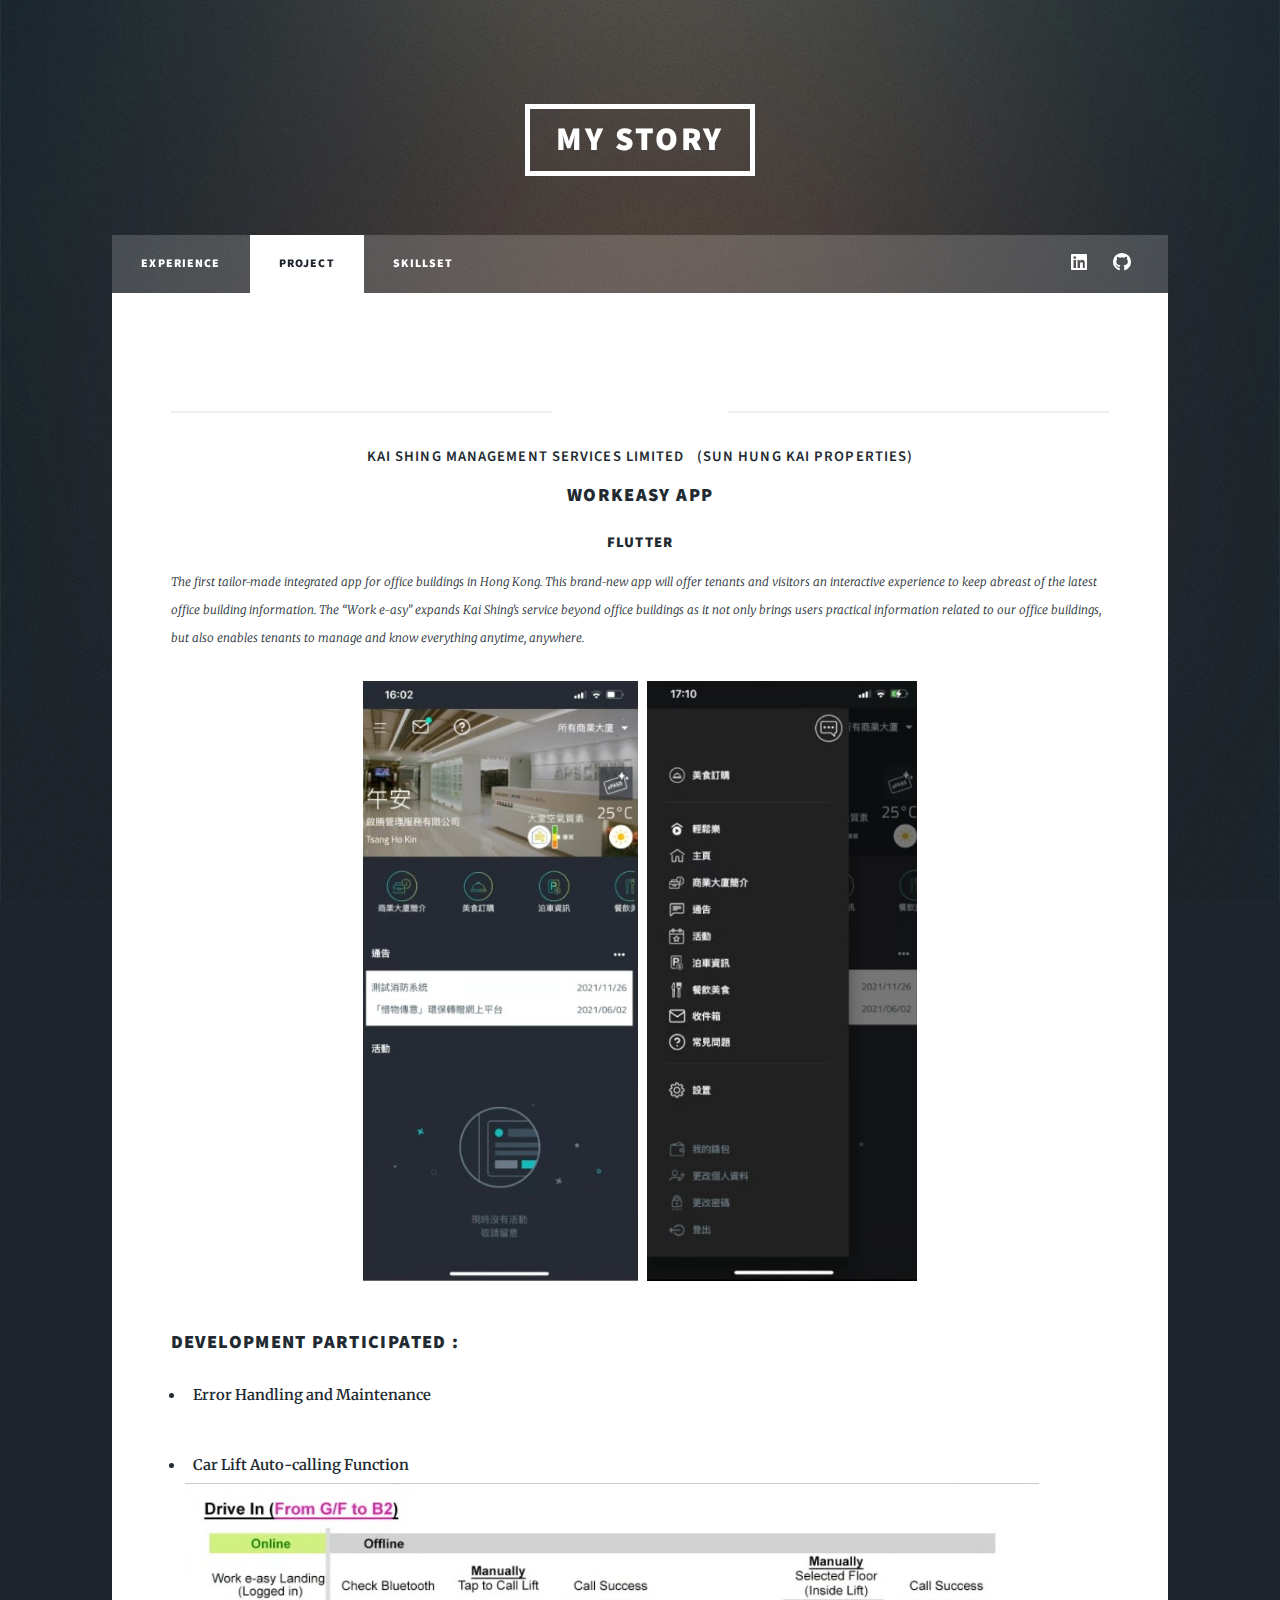
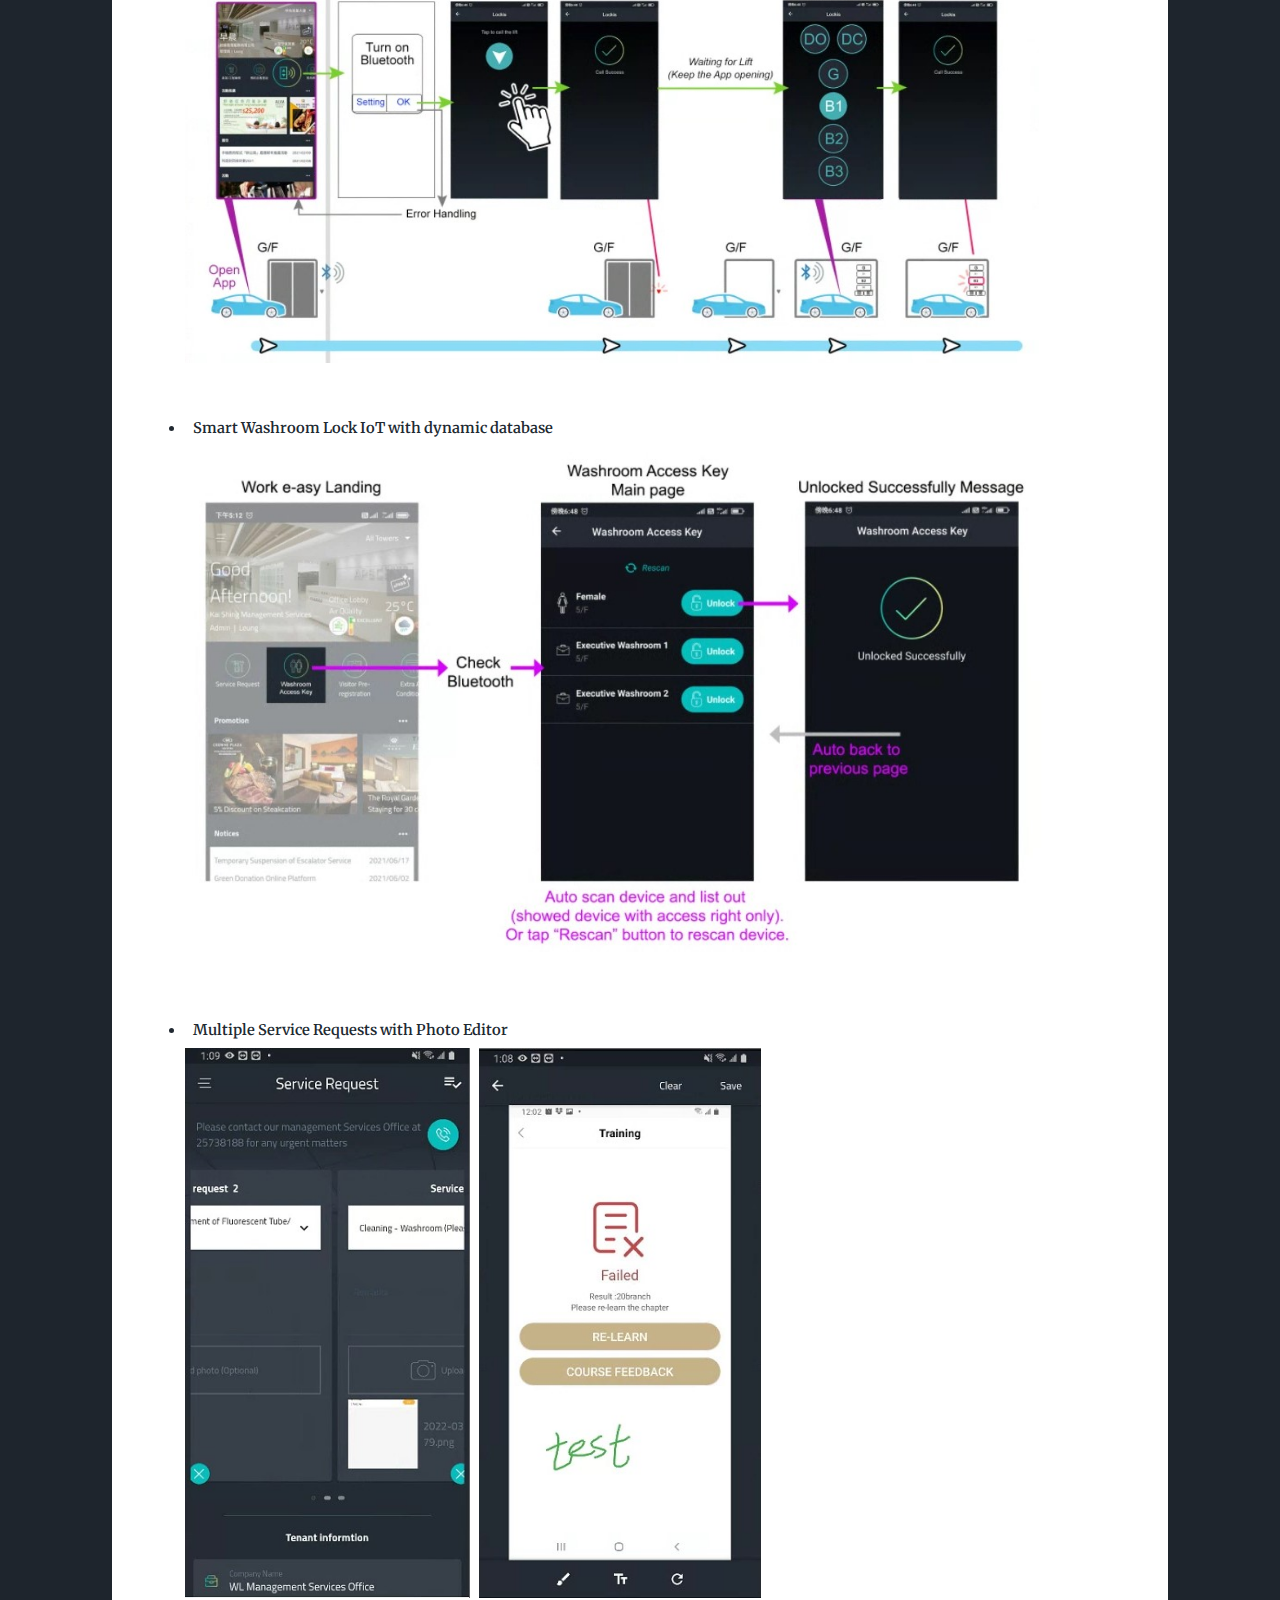
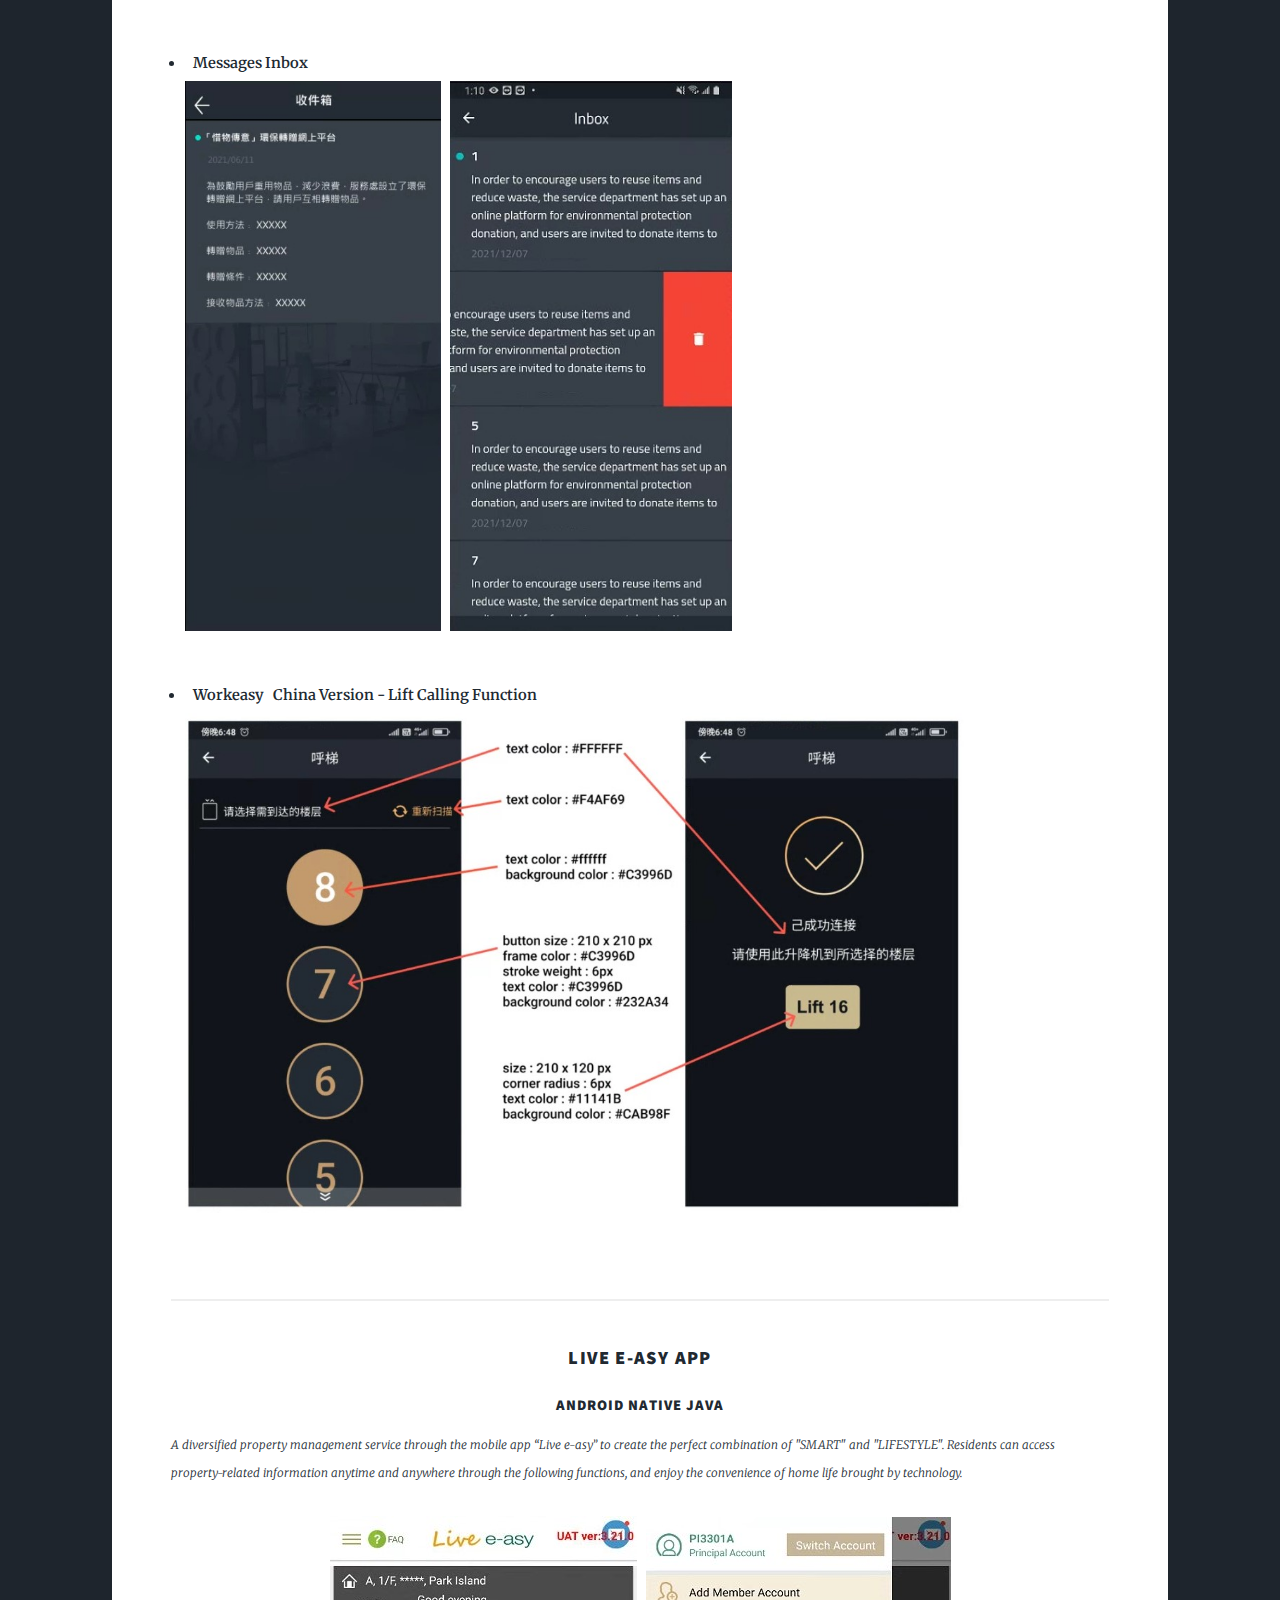
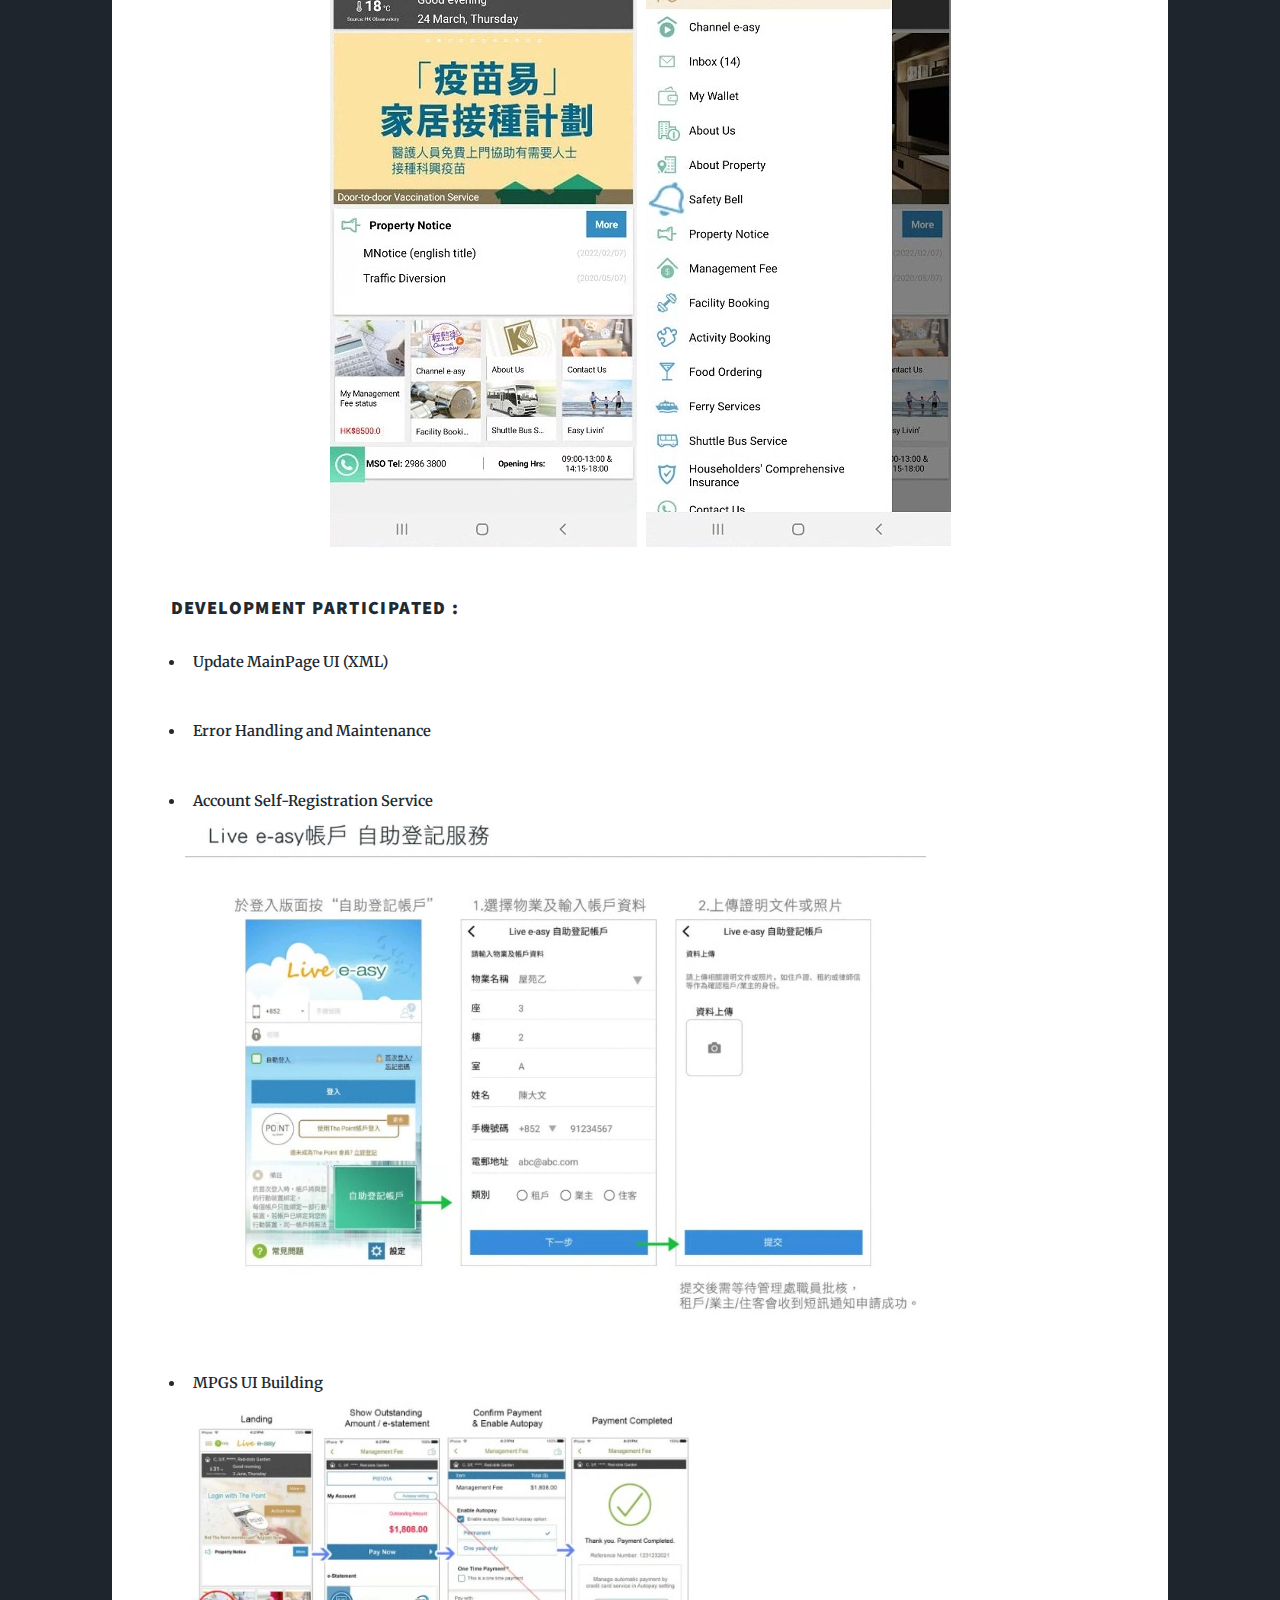
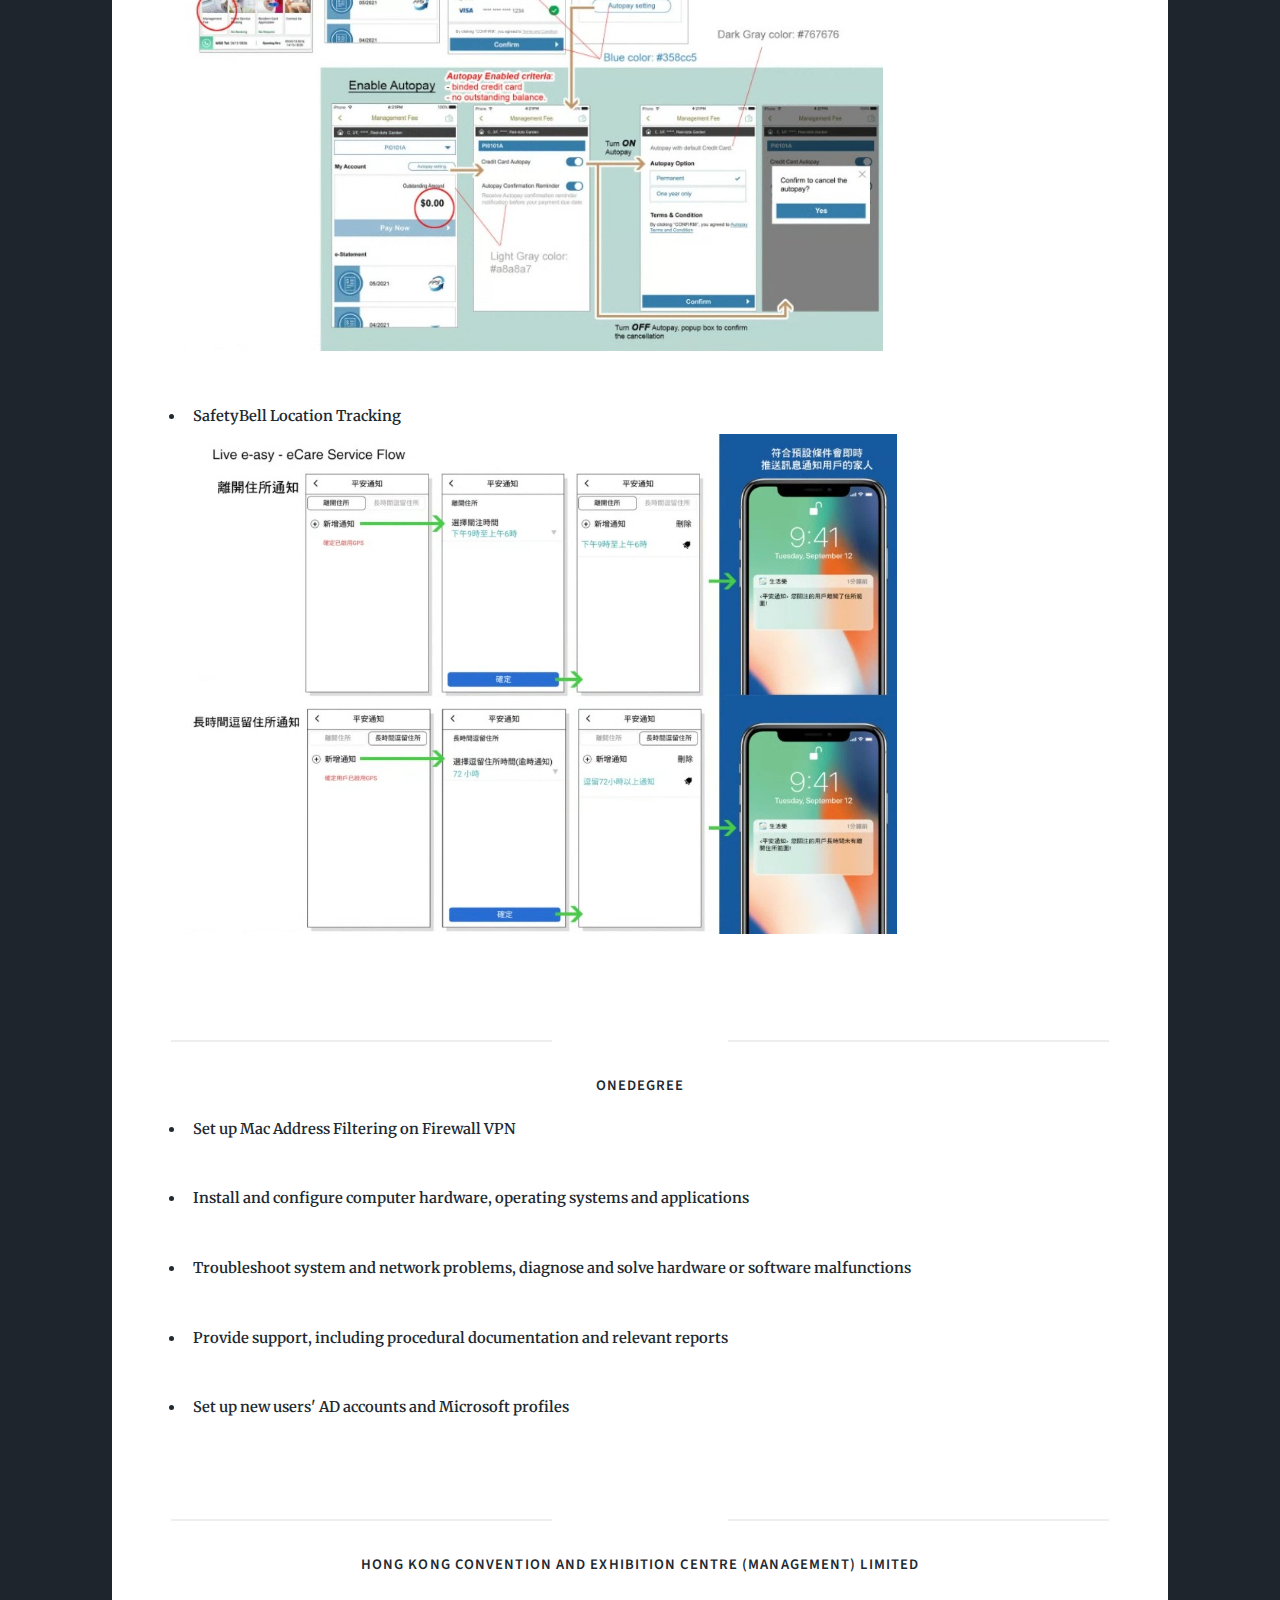
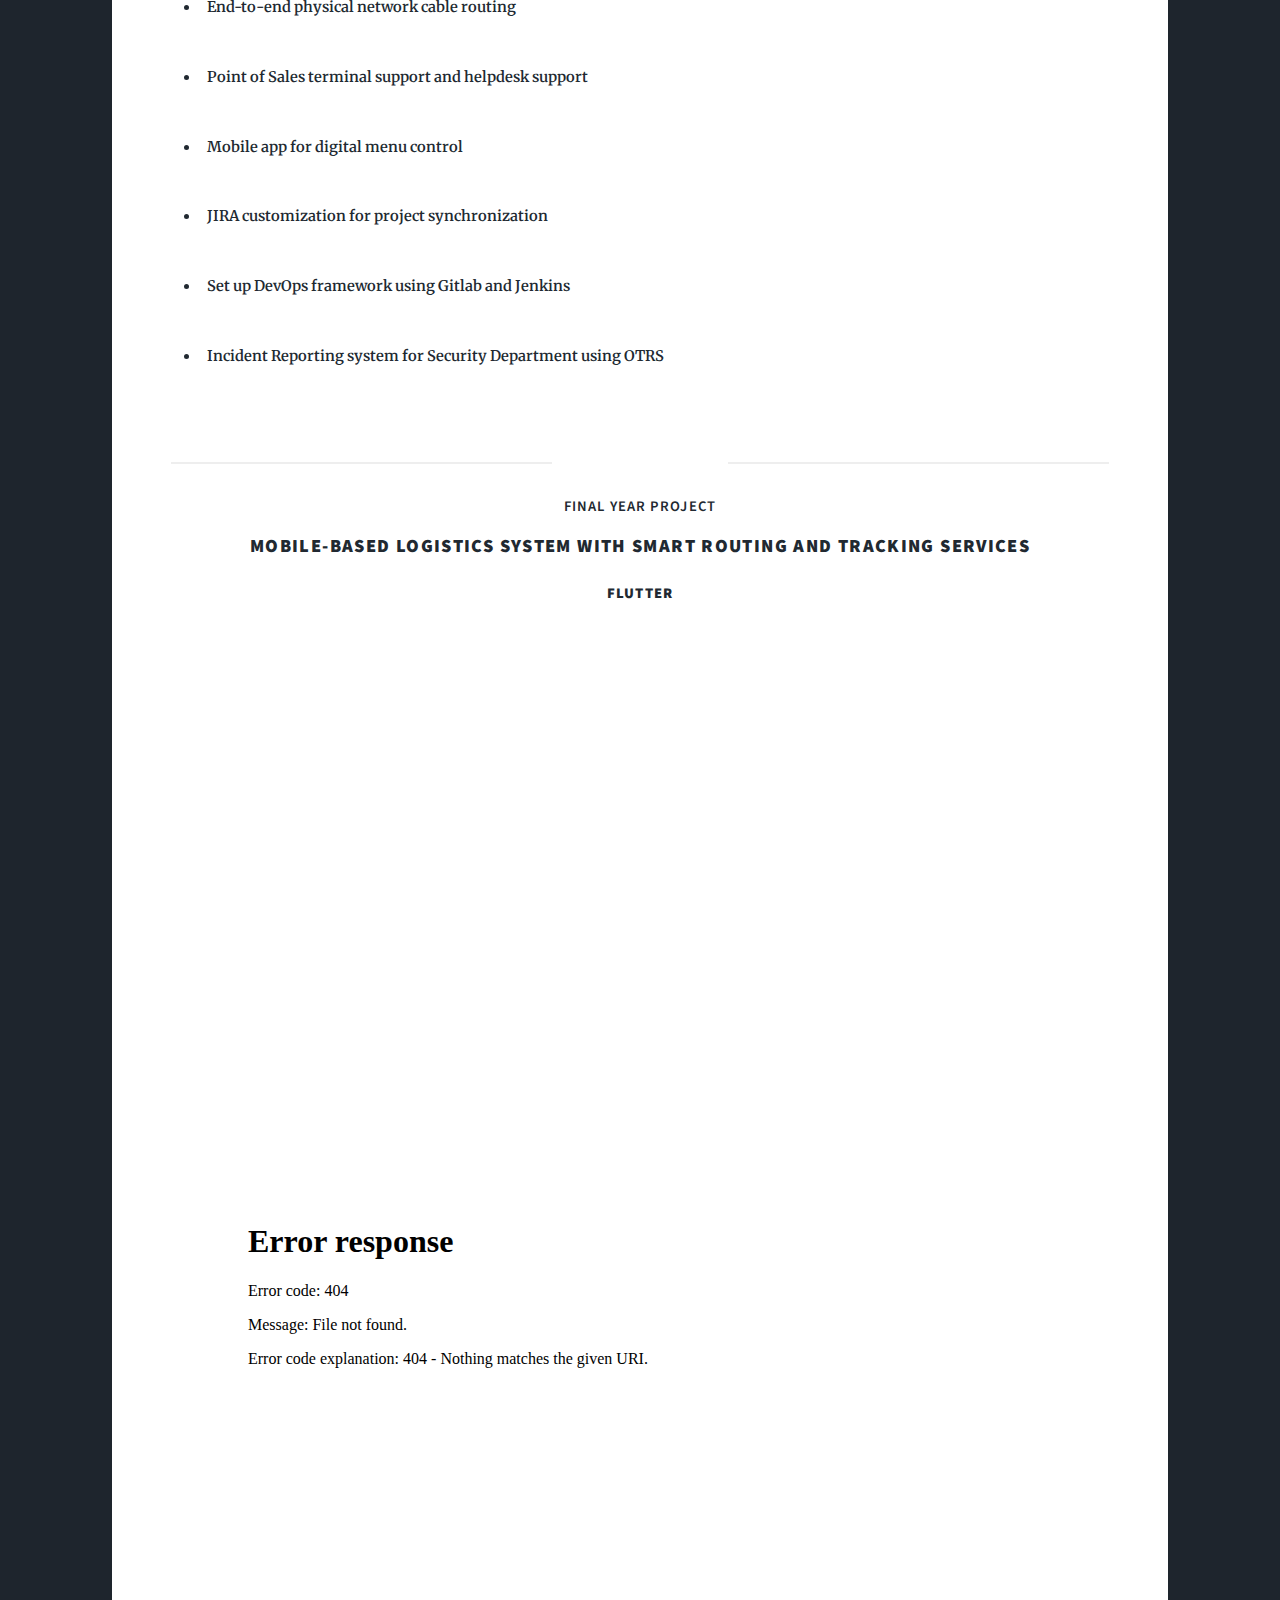
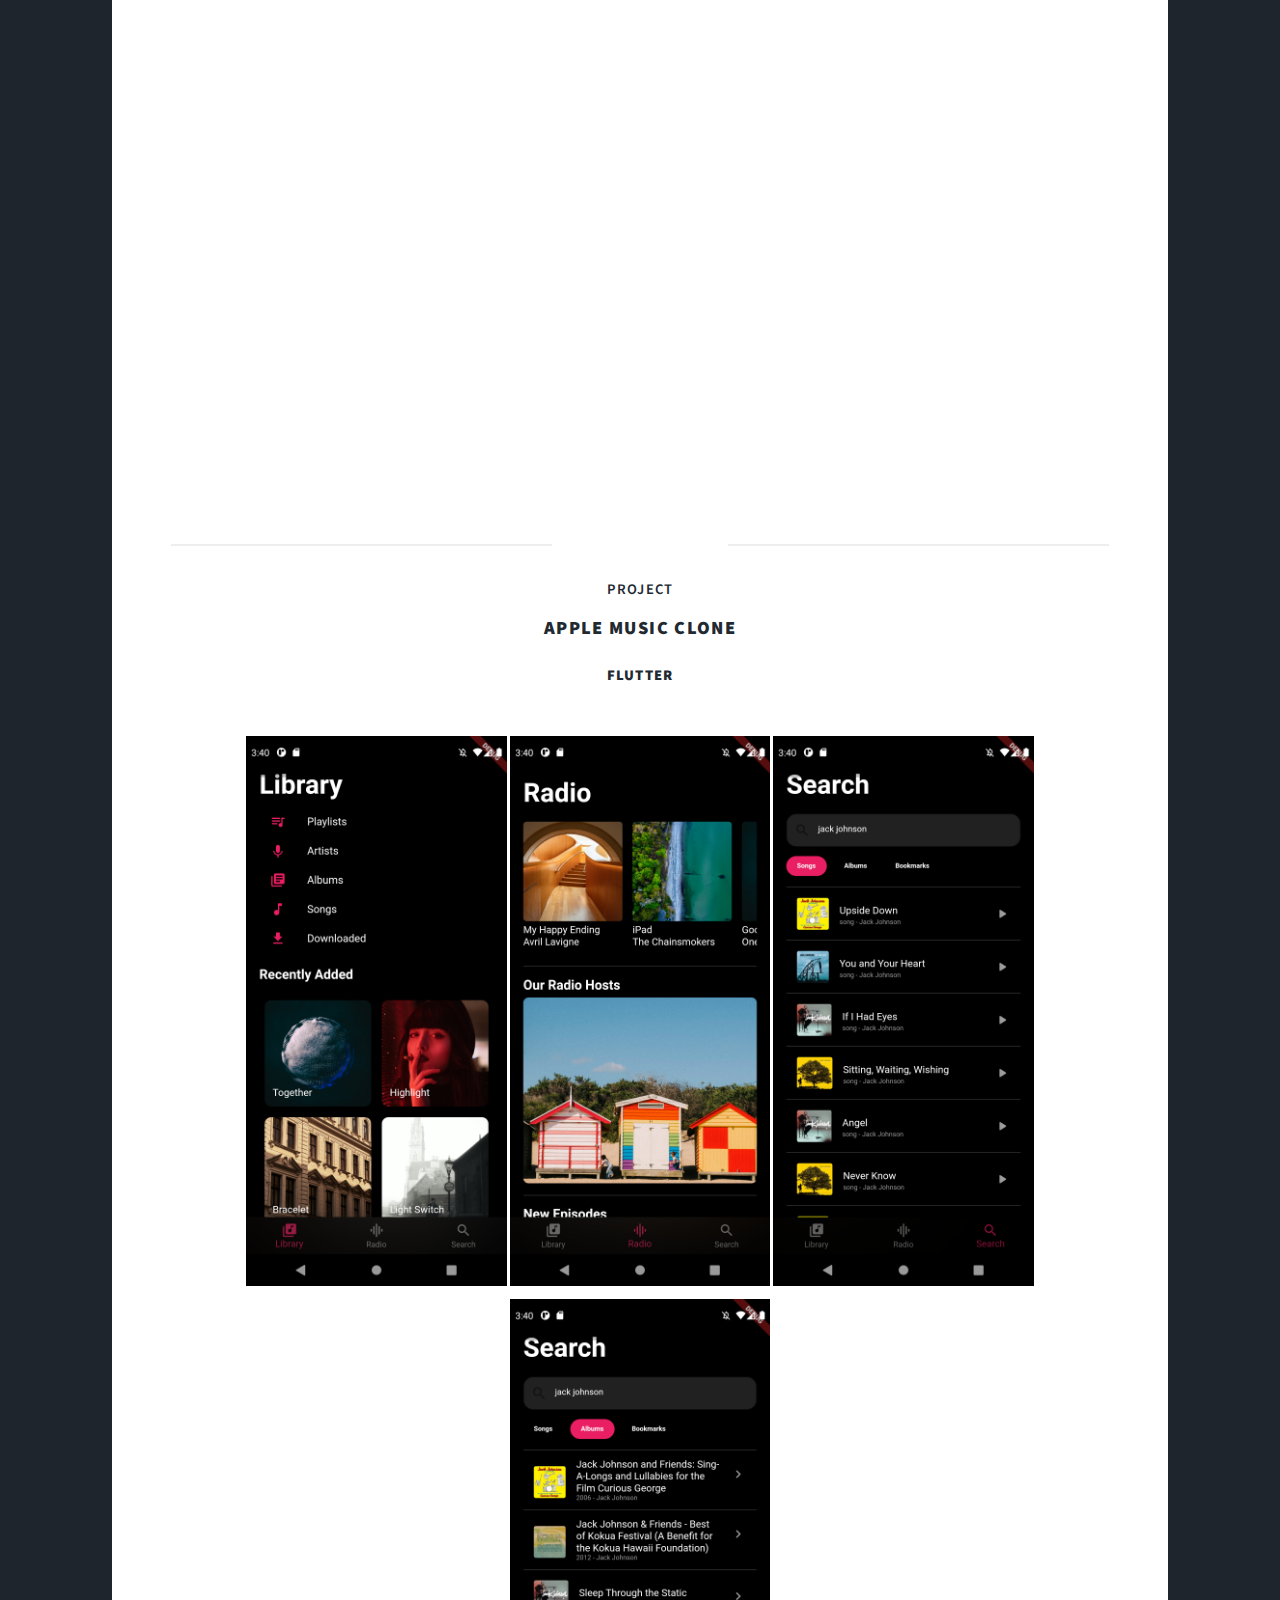
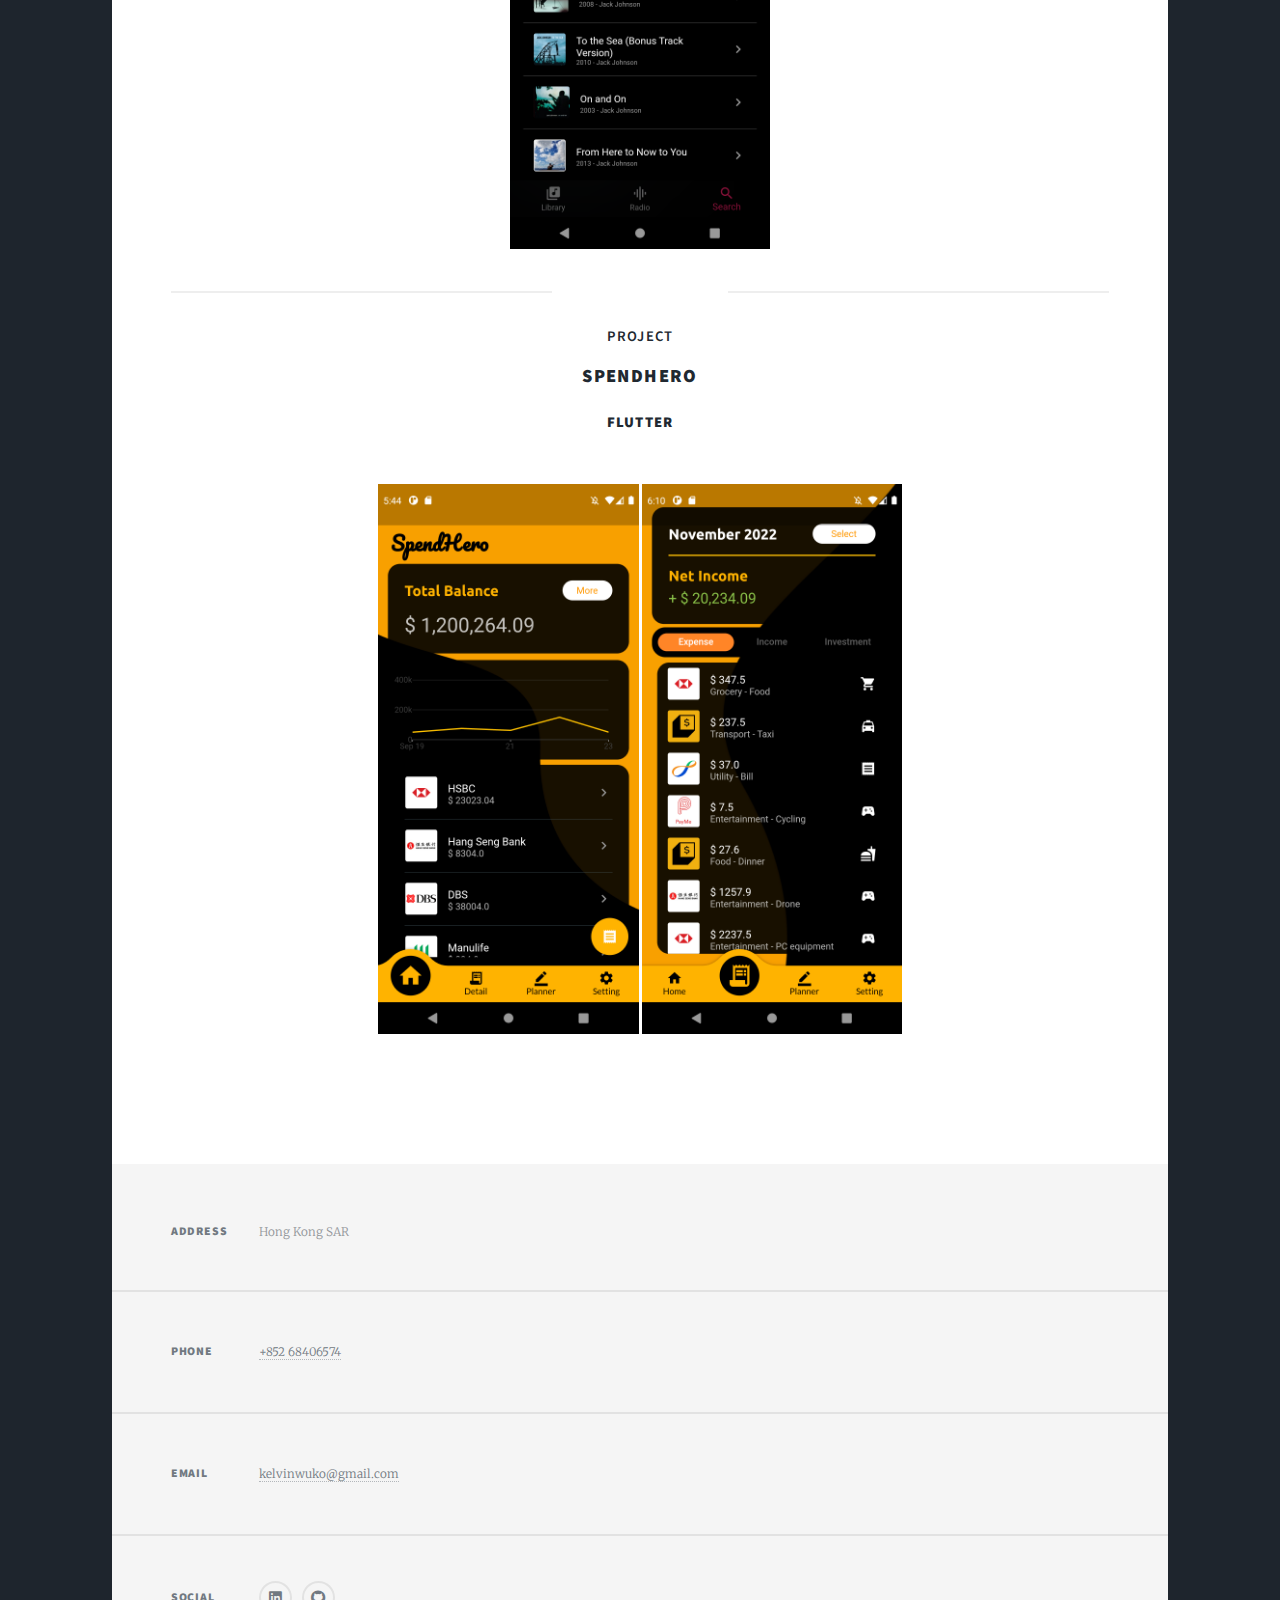
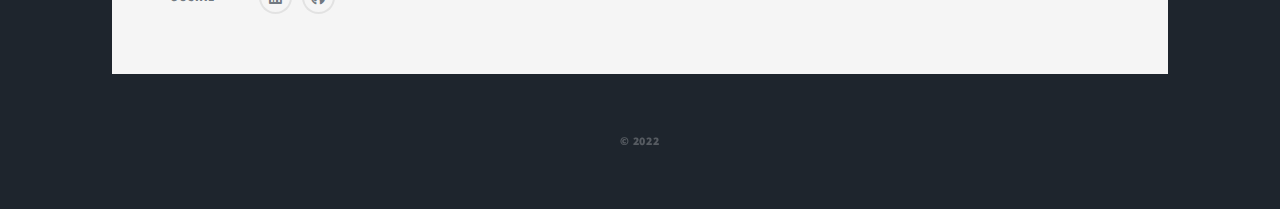
==== project.html @ ef065c8b "[Project] AppleMusicClone add album search" ====
<!DOCTYPE HTML>
<html>

<head>

	<title>Wu Kai On Kelvin Portfolio</title>
	<meta charset="utf-8" />
	<meta name="viewport" content="width=device-width, initial-scale=1, user-scalable=no" />
	<link rel="stylesheet" href="assets/css/main.css" />
	<noscript>
		<link rel="stylesheet" href="assets/css/noscript.css" />
	</noscript>
</head>

<body class="is-preload">

	<!-- Wrapper -->
	<div id="wrapper">

		<!-- Header -->
		<header id="header">
			<a href="index.html" class="logo">My Story</a>
		</header>

		<!-- Nav -->
		<nav id="nav">
			<ul class="links">
				<li><a href="index.html">Experience</a></li>
				<li class="active"><a href="project.html">Project</a></li>
				<li><a href="skill.html">Skillset</a></li>
			</ul>
			<ul class="icons">
				<li><a href="https://www.linkedin.com/in/kelvinwuko/" target="_blank"
						class="icon brands fa-linkedin"><span class="label">LinkedIn</span></a></li>
				<li><a href="https://github.com/kelvinwuko"  target="_blank" class="icon brands fa-github"><span class="label">GitHub</span></a></li>
			</ul>
		</nav>


		<!-- Main -->
		<div id="main">

			<!-- Post -->
			<section class="post">

				<header class="major">
					<span class="date" id="section_kaishing"> </span>
					<br>
					<h4><strong>Kai Shing Management Services Limited &nbsp; (Sun Hung Kai Properties)</strong></h4>
					<h3>Workeasy App</h3>
					<h4>Flutter</h4>
					<p style="text-align:left;">The first tailor-made integrated app for office buildings in Hong Kong.
						This brand-new app will offer tenants and visitors an interactive experience to keep abreast of
						the latest office building information. The “Work e-asy” expands Kai Shing’s service beyond
						office buildings as it not only brings users practical information related to our office
						buildings, but also enables tenants to manage and know everything anytime, anywhere.

					<div><img src="images/workeasy_mainpage.jpg" alt="" height="600"/> &nbsp; <img
							src="images/workeasy_mainpage2.jpg" alt="" height="600"/></div>
					<br>
					<h3 style="text-align:left;">Development Participated : </h3>
					<div class="workeasy_list">
						<strong>
							<ul>
								<li>Error Handling and Maintenance</li>
								<br>
								<li>Car Lift Auto-calling Function</li>
								<div><img src="images/workeasy_carlift.jpg" alt="" height="480" /></div>
								<br>
								<li>Smart Washroom Lock IoT with dynamic database</li>
								<div><img src="images/workeasy_washroom.jpg" alt="" height="520" /></div>
								<br>
								<li>Multiple Service Requests with Photo Editor</li>
								<div><img src="images/workeasy_services1.jpg" alt="" height="550" /> &nbsp; <img
										src="images/workeasy_services2.jpg" alt="" height="550" /></div>
								<br>
								<li>Messages Inbox</li>
								<div><img src="images/workeasy_inbox2.jpg" alt="" height="550" /> &nbsp; <img
										src="images/workeasy_inbox3.jpg" alt="" height="550" /> </div>
								<br>
								<li>Workeasy &nbsp; China Version - Lift Calling Function</li>
								<div><img src="images/workeasycn_calllift.jpg" alt="" height="500" /></div>
							</ul>
						</strong>
					</div>
					</p>
					<hr />
					<h3>Live E-asy App</h3>
					<h4>Android Native Java</h4>
					<p style="text-align:left;">A diversified property management service through the mobile app “Live
						e-asy” to create the perfect combination of "SMART" and "LIFESTYLE". Residents can access
						property-related information anytime and anywhere through the following functions, and enjoy the
						convenience of home life brought by technology.

					<div><img src="images/liveeasy_mainpage1.jpg" alt="" /> &nbsp; <img
							src="images/liveeasy_mainpage2.jpg" alt="" /></div>
					<br>
					<h3 style="text-align:left;">Development Participated : </h3>
					<div class="workeasy_list">
						<strong>
							<ul>
								<li>Update MainPage UI (XML)</li>
								<br>
								<li>Error Handling and Maintenance</li>
								<br>
								<li>Account Self-Registration Service</li>
								<div><img src="images/liveeasy_selfreg.jpg" alt="" height="500" /></div>
								<br>
								<li>MPGS UI Building</li>
								<div><img src="images/liveeasy_mpgs.jpg" alt="" height="550" /></div>
								<br>
								<li>SafetyBell Location Tracking</li>
								<div><img src="images/liveeasy_safetybell.jpg" alt="" height="500" /></div>
								<br>
							</ul>
						</strong>
					</div>
					</p>
				</header>

				<header class="major">
					<span class="date" id="section_onedegree"> </span>
					<br>
					<h4><strong>OneDegree</strong></h4>
					<div class="workeasy_list">
						<strong>
							<ul>
								<li>Set up Mac Address Filtering on Firewall VPN</li>
								<br>
								<li>Install and configure computer hardware, operating systems and applications</li>
								<br>
								<li>Troubleshoot system and network problems, diagnose and solve hardware or software
									malfunctions</li>
								<br>
								<li>Provide support, including procedural documentation and relevant reports</li>
								<br>
								<li>Set up new users' AD accounts and Microsoft profiles</li>
								<br>
							</ul>
						</strong>
					</div>
				</header>


				<header class="major">
					<span class="date" id="section_hkcec"> </span>
					<br>
					<h4><strong>Hong Kong Convention and Exhibition Centre (Management) Limited</strong></h4>
					<div class="workeasy_list">
						<strong>
							<ul>
								<ul>
									<li>End-to-end physical network cable routing</li>
									<br>
									<li>Point of Sales terminal support and helpdesk support</li>
									<br>
									<li>Mobile app for digital menu control</li>
									<br>
									<li>JIRA customization for project synchronization</li>
									<br>
									<li>Set up DevOps framework using Gitlab and Jenkins</li>
									<br>
									<li>Incident Reporting system for Security Department using OTRS</li>
								</ul>
						</strong>
					</div>
				</header>


				<header class="major">
					<span class="date" id="section_fyp"> </span>
					<br>
					<h4><strong>Final Year Project</strong></h4>
					<h3>Mobile-based Logistics System with Smart Routing and Tracking Services</h3>
					<h4>Flutter</h4>
					<!-- <a href="https://www.youtube.com/watch?v=9j8QERupEmE" target="_blank">Demonstration Video</a> -->
					<br>
					<br>
					<div>
						<iframe src="assets/pdf/Final Year Project_ppt.pdf#zoom=85&scrollbar=0&toolbar=0&navpanes=0" width="850px" height="500px"></iframe>
					</div>
					<div>
						<iframe src="assets/pdf/FYP_Final Report_55216397.pdf#zoom=80&scrollbar=0&toolbar=0&navpanes=0" width="800px" height="900px"></iframe>
					</div>
				</header>

				<header class="major">
					<span class="date" id="section_applemusic_clone"> </span>
					<br>
					<h4><strong>Project</strong></h4>
					<h3>Apple Music Clone</h3>
					<h4>Flutter</h4>
					<br>
					<div><img src="images/applemusic_library.png" alt="" height="550" />
					<img src="images/applemusic_radio.png" alt="" height="550" />
					<img src="images/applemusic_search.png" alt="" height="550" />
					<img src="images/applemusic_album_search.png" alt="" height="550" />
				</div>
				</header>

				<header class="major">
					<span class="date" id="section_applemusic_clone"> </span>
					<br>
					<h4><strong>Project</strong></h4>
					<h3>SpendHero</h3>
					<h4>Flutter</h4>
					<br>
					<div><img src="images/spendhero_home.png" alt="" height="550" />
					<img src="images/spendhero_detail.png" alt="" height="550" />
				</header>


			</section>

		</div>

		<!-- Footer -->
		<footer id="footer">
			<section class="split contact">
				<section class="alt">
					<h3>Address</h3>
					<p>Hong Kong SAR</p>
				</section>
				<section>
					<h3>Phone</h3>
					<p><a href="#">+852 68406574</a></p>
				</section>
				<section>
					<h3>Email</h3>
					<p><a href="#">kelvinwuko@gmail.com</a></p>
				</section>
				<section>
					<h3>Social</h3>
					<ul class="icons alt">
						<li><a href="https://www.linkedin.com/in/kelvinwuko/" target="_blank"
								class="icon brands fa-linkedin"><span class="label">LinkedIn</span></a></li>
						<li><a href="https://github.com/kelvinwuko"  target="_blank" class="icon brands fa-github"><span class="label">GitHub</span></a></li>
					</ul>
				</section>
			</section>
		</footer>

		<!-- Copyright -->
		<div id="copyright">
			<ul>
				<li>&copy; 2022</li>
			</ul>
		</div>

	</div>

	<!-- Scripts -->
	<script src="assets/js/jquery.min.js"></script>
	<script src="assets/js/jquery.scrollex.min.js"></script>
	<script src="assets/js/jquery.scrolly.min.js"></script>
	<script src="assets/js/browser.min.js"></script>
	<script src="assets/js/breakpoints.min.js"></script>
	<script src="assets/js/util.js"></script>
	<script src="assets/js/main.js"></script>

</body>

</html>
---- assets/css/main.css ----
@import url(fontawesome-all.min.css);
@import url("https://fonts.googleapis.com/css?family=Merriweather:300,700,300italic,700italic|Source+Sans+Pro:900");

/*
	Massively by HTML5 UP
	html5up.net | @ajlkn
	Free for personal and commercial use under the CCA 3.0 license (html5up.net/license)
*/

html, body, div, span, applet, object,
iframe, h1, h2, h3, h4, h5, h6, p, blockquote,
pre, a, abbr, acronym, address, big, cite,
code, del, dfn, em, img, ins, kbd, q, s, samp,
small, strike, strong, sub, sup, tt, var, b,
u, i, center, dl, dt, dd, ol, ul, li, fieldset,
form, label, legend, table, caption, tbody,
tfoot, thead, tr, th, td, article, aside,
canvas, details, embed, figure, figcaption,
footer, header, hgroup, menu, nav, output, ruby,
section, summary, time, mark, audio, video {
	margin: 0;
	padding: 0;
	border: 0;
	font-size: 100%;
	font: inherit;
	vertical-align: baseline;}

article, aside, details, figcaption, figure,
footer, header, hgroup, menu, nav, section {
	display: block;}

body {
	line-height: 1;
}

ol, ul {
	list-style: none;
}

blockquote, q {
	quotes: none;
}

	blockquote:before, blockquote:after, q:before, q:after {
		content: '';
		content: none;
	}

table {
	border-collapse: collapse;
	border-spacing: 0;
}

body {
	-webkit-text-size-adjust: none;
}

mark {
	background-color: transparent;
	color: inherit;
}

input::-moz-focus-inner {
	border: 0;
	padding: 0;
}

input, select, textarea {
	-moz-appearance: none;
	-webkit-appearance: none;
	-ms-appearance: none;
	appearance: none;
}

/* Basic */

	@-ms-viewport {
		width: device-width;
	}

	body {
		-ms-overflow-style: scrollbar;
	}

	@media screen and (max-width: 480px) {

		html, body {
			min-width: 320px;
		}

	}

	html {
		box-sizing: border-box;
	}

	*, *:before, *:after {
		box-sizing: inherit;
	}

	body {
		background-color: #1e252d;
	}

		body.is-preload *, body.is-preload *:before, body.is-preload *:after {
			-moz-animation: none !important;
			-webkit-animation: none !important;
			-ms-animation: none !important;
			animation: none !important;
			-moz-transition: none !important;
			-webkit-transition: none !important;
			-ms-transition: none !important;
			transition: none !important;
		}

/* Type */

	html {
		font-size: 16pt;
	}

		@media screen and (max-width: 1680px) {

			html {
				font-size: 12pt;
			}

		}

		@media screen and (max-width: 1280px) {

			html {
				font-size: 11pt;
			}

		}

		@media screen and (max-width: 360px) {

			html {
				font-size: 10pt;
			}

		}

	body {
		color: #212931;
	}

	body, input, select, textarea {
		font-family: "Merriweather", Georgia, serif;
		font-weight: 300;
		font-size: 1rem;
		line-height: 2.375;
	}

	a {
		-moz-transition: color 0.2s ease-in-out, background-color 0.2s ease-in-out, border-color 0.2s ease-in-out, box-shadow 0.2s ease-in-out;
		-webkit-transition: color 0.2s ease-in-out, background-color 0.2s ease-in-out, border-color 0.2s ease-in-out, box-shadow 0.2s ease-in-out;
		-ms-transition: color 0.2s ease-in-out, background-color 0.2s ease-in-out, border-color 0.2s ease-in-out, box-shadow 0.2s ease-in-out;
		transition: color 0.2s ease-in-out, background-color 0.2s ease-in-out, border-color 0.2s ease-in-out, box-shadow 0.2s ease-in-out;
		border-bottom: dotted 1px;
		text-decoration: none;
	}

		a:hover {
			border-bottom-color: transparent;
		}

	strong, b {
		font-weight: 600;
	}

	em, i {
		font-style: italic;
	}

	p {
		text-align: justify;
		margin: 0 0 2rem 0;
	}

	h1, h2, h3, h4, h5, h6 {
		font-family: "Source Sans Pro", Helvetica, sans-serif;
		font-weight: 900;
		line-height: 1.5;
		letter-spacing: 0.075em;
		text-transform: uppercase;
		margin: 0 0 1rem 0;
	}

		h1 a, h2 a, h3 a, h4 a, h5 a, h6 a {
			border-bottom: 0;
			color: inherit;
			text-decoration: none;
		}

	h1 {
		font-size: 4rem;
		line-height: 1.1;
		margin: 0 0 2rem 0;
	}

	h2 {
		font-size: 1.75rem;
		line-height: 1.3;
		margin: 0 0 1.5rem 0;
	}

	h3 {
		font-size: 1.25rem;
		margin: 0 0 1.5rem 0;
	}

	h4 {
		font-size: 1rem;
	}

	h5 {
		font-size: 0.9rem;
	}

	h6 {
		font-size: 0.8rem;
	}

	sub {
		font-size: 0.8rem;
		position: relative;
		top: 0.5rem;
	}

	sup {
		font-size: 0.8rem;
		position: relative;
		top: -0.5rem;
	}

	blockquote {
		border-left: solid 4px;
		font-style: italic;
		margin: 0 0 2rem 0;
		padding: 0.5rem 0 0.5rem 2rem;
	}

	code {
		border: solid 2px;
		font-family: "Courier New", monospace;
		font-size: 0.9rem;
		margin: 0 0.25rem;
		padding: 0.25rem 0.65rem;
	}

	pre {
		-webkit-overflow-scrolling: touch;
		font-family: "Courier New", monospace;
		font-size: 0.9rem;
		margin: 0 0 2rem 0;
	}

		pre code {
			display: block;
			line-height: 1.75;
			padding: 1rem 1.5rem;
			overflow-x: auto;
		}

	hr {
		border: 0;
		border-bottom: solid 2px;
		margin: 3rem 0;
	}

		hr.major {
			margin: 5rem 0;
		}

	.align-left {
		text-align: left;
	}

	.align-center {
		text-align: center;
	}

	.align-right {
		text-align: right;
	}

	input, select, textarea {
		color: #212931;
	}

	a {
		color: #212931;
		border-bottom-color: rgba(33, 41, 49, 0.5);
	}

		a:hover {
			border-bottom-color: transparent;
			color: #18bfef !important;
		}

	strong, b {
		color: #212931;
	}

	h1, h2, h3, h4, h5, h6 {
		color: #212931;
	}

	blockquote {
		border-left-color: #eeeeee;
	}

	code {
		background: rgba(220, 220, 220, 0.25);
		border-color: #eeeeee;
	}

	hr {
		border-bottom-color: #eeeeee;
	}

/* Row */

	.row {
		display: flex;
		flex-wrap: wrap;
		box-sizing: border-box;
		align-items: stretch;
	}

		.row > * {
			box-sizing: border-box;
		}

		.row.gtr-uniform > * > :last-child {
			margin-bottom: 0;
		}

		.row.aln-left {
			justify-content: flex-start;
		}

		.row.aln-center {
			justify-content: center;
		}

		.row.aln-right {
			justify-content: flex-end;
		}

		.row.aln-top {
			align-items: flex-start;
		}

		.row.aln-middle {
			align-items: center;
		}

		.row.aln-bottom {
			align-items: flex-end;
		}

		.row > .imp {
			order: -1;
		}

		.row > .col-1 {
			width: 8.33333%;
		}

		.row > .off-1 {
			margin-left: 8.33333%;
		}

		.row > .col-2 {
			width: 16.66667%;
		}

		.row > .off-2 {
			margin-left: 16.66667%;
		}

		.row > .col-3 {
			width: 25%;
		}

		.row > .off-3 {
			margin-left: 25%;
		}

		.row > .col-4 {
			width: 33.33333%;
		}

		.row > .off-4 {
			margin-left: 33.33333%;
		}

		.row > .col-5 {
			width: 41.66667%;
		}

		.row > .off-5 {
			margin-left: 41.66667%;
		}

		.row > .col-6 {
			width: 50%;
		}

		.row > .off-6 {
			margin-left: 50%;
		}

		.row > .col-7 {
			width: 58.33333%;
		}

		.row > .off-7 {
			margin-left: 58.33333%;
		}

		.row > .col-8 {
			width: 66.66667%;
		}

		.row > .off-8 {
			margin-left: 66.66667%;
		}

		.row > .col-9 {
			width: 75%;
		}

		.row > .off-9 {
			margin-left: 75%;
		}

		.row > .col-10 {
			width: 83.33333%;
		}

		.row > .off-10 {
			margin-left: 83.33333%;
		}

		.row > .col-11 {
			width: 91.66667%;
		}

		.row > .off-11 {
			margin-left: 91.66667%;
		}

		.row > .col-12 {
			width: 100%;
		}

		.row > .off-12 {
			margin-left: 100%;
		}

		.row.gtr-0 {
			margin-top: 0;
			margin-left: 0rem;
		}

			.row.gtr-0 > * {
				padding: 0 0 0 0rem;
			}

			.row.gtr-0.gtr-uniform {
				margin-top: 0rem;
			}

				.row.gtr-0.gtr-uniform > * {
					padding-top: 0rem;
				}

		.row.gtr-25 {
			margin-top: 0;
			margin-left: -0.375rem;
		}

			.row.gtr-25 > * {
				padding: 0 0 0 0.375rem;
			}

			.row.gtr-25.gtr-uniform {
				margin-top: -0.375rem;
			}

				.row.gtr-25.gtr-uniform > * {
					padding-top: 0.375rem;
				}

		.row.gtr-50 {
			margin-top: 0;
			margin-left: -0.75rem;
		}

			.row.gtr-50 > * {
				padding: 0 0 0 0.75rem;
			}

			.row.gtr-50.gtr-uniform {
				margin-top: -0.75rem;
			}

				.row.gtr-50.gtr-uniform > * {
					padding-top: 0.75rem;
				}

		.row {
			margin-top: 0;
			margin-left: -1.5rem;
		}

			.row > * {
				padding: 0 0 0 1.5rem;
			}

			.row.gtr-uniform {
				margin-top: -1.5rem;
			}

				.row.gtr-uniform > * {
					padding-top: 1.5rem;
				}

		.row.gtr-150 {
			margin-top: 0;
			margin-left: -2.25rem;
		}

			.row.gtr-150 > * {
				padding: 0 0 0 2.25rem;
			}

			.row.gtr-150.gtr-uniform {
				margin-top: -2.25rem;
			}

				.row.gtr-150.gtr-uniform > * {
					padding-top: 2.25rem;
				}

		.row.gtr-200 {
			margin-top: 0;
			margin-left: -3rem;
		}

			.row.gtr-200 > * {
				padding: 0 0 0 3rem;
			}

			.row.gtr-200.gtr-uniform {
				margin-top: -3rem;
			}

				.row.gtr-200.gtr-uniform > * {
					padding-top: 3rem;
				}

		@media screen and (max-width: 1680px) {

			.row {
				display: flex;
				flex-wrap: wrap;
				box-sizing: border-box;
				align-items: stretch;
			}

				.row > * {
					box-sizing: border-box;
				}

				.row.gtr-uniform > * > :last-child {
					margin-bottom: 0;
				}

				.row.aln-left {
					justify-content: flex-start;
				}

				.row.aln-center {
					justify-content: center;
				}

				.row.aln-right {
					justify-content: flex-end;
				}

				.row.aln-top {
					align-items: flex-start;
				}

				.row.aln-middle {
					align-items: center;
				}

				.row.aln-bottom {
					align-items: flex-end;
				}

				.row > .imp-xlarge {
					order: -1;
				}

				.row > .col-1-xlarge {
					width: 8.33333%;
				}

				.row > .off-1-xlarge {
					margin-left: 8.33333%;
				}

				.row > .col-2-xlarge {
					width: 16.66667%;
				}

				.row > .off-2-xlarge {
					margin-left: 16.66667%;
				}

				.row > .col-3-xlarge {
					width: 25%;
				}

				.row > .off-3-xlarge {
					margin-left: 25%;
				}

				.row > .col-4-xlarge {
					width: 33.33333%;
				}

				.row > .off-4-xlarge {
					margin-left: 33.33333%;
				}

				.row > .col-5-xlarge {
					width: 41.66667%;
				}

				.row > .off-5-xlarge {
					margin-left: 41.66667%;
				}

				.row > .col-6-xlarge {
					width: 50%;
				}

				.row > .off-6-xlarge {
					margin-left: 50%;
				}

				.row > .col-7-xlarge {
					width: 58.33333%;
				}

				.row > .off-7-xlarge {
					margin-left: 58.33333%;
				}

				.row > .col-8-xlarge {
					width: 66.66667%;
				}

				.row > .off-8-xlarge {
					margin-left: 66.66667%;
				}

				.row > .col-9-xlarge {
					width: 75%;
				}

				.row > .off-9-xlarge {
					margin-left: 75%;
				}

				.row > .col-10-xlarge {
					width: 83.33333%;
				}

				.row > .off-10-xlarge {
					margin-left: 83.33333%;
				}

				.row > .col-11-xlarge {
					width: 91.66667%;
				}

				.row > .off-11-xlarge {
					margin-left: 91.66667%;
				}

				.row > .col-12-xlarge {
					width: 100%;
				}

				.row > .off-12-xlarge {
					margin-left: 100%;
				}

				.row.gtr-0 {
					margin-top: 0;
					margin-left: 0rem;
				}

					.row.gtr-0 > * {
						padding: 0 0 0 0rem;
					}

					.row.gtr-0.gtr-uniform {
						margin-top: 0rem;
					}

						.row.gtr-0.gtr-uniform > * {
							padding-top: 0rem;
						}

				.row.gtr-25 {
					margin-top: 0;
					margin-left: -0.375rem;
				}

					.row.gtr-25 > * {
						padding: 0 0 0 0.375rem;
					}

					.row.gtr-25.gtr-uniform {
						margin-top: -0.375rem;
					}

						.row.gtr-25.gtr-uniform > * {
							padding-top: 0.375rem;
						}

				.row.gtr-50 {
					margin-top: 0;
					margin-left: -0.75rem;
				}

					.row.gtr-50 > * {
						padding: 0 0 0 0.75rem;
					}

					.row.gtr-50.gtr-uniform {
						margin-top: -0.75rem;
					}

						.row.gtr-50.gtr-uniform > * {
							padding-top: 0.75rem;
						}

				.row {
					margin-top: 0;
					margin-left: -1.5rem;
				}

					.row > * {
						padding: 0 0 0 1.5rem;
					}

					.row.gtr-uniform {
						margin-top: -1.5rem;
					}

						.row.gtr-uniform > * {
							padding-top: 1.5rem;
						}

				.row.gtr-150 {
					margin-top: 0;
					margin-left: -2.25rem;
				}

					.row.gtr-150 > * {
						padding: 0 0 0 2.25rem;
					}

					.row.gtr-150.gtr-uniform {
						margin-top: -2.25rem;
					}

						.row.gtr-150.gtr-uniform > * {
							padding-top: 2.25rem;
						}

				.row.gtr-200 {
					margin-top: 0;
					margin-left: -3rem;
				}

					.row.gtr-200 > * {
						padding: 0 0 0 3rem;
					}

					.row.gtr-200.gtr-uniform {
						margin-top: -3rem;
					}

						.row.gtr-200.gtr-uniform > * {
							padding-top: 3rem;
						}

		}

		@media screen and (max-width: 1280px) {

			.row {
				display: flex;
				flex-wrap: wrap;
				box-sizing: border-box;
				align-items: stretch;
			}

				.row > * {
					box-sizing: border-box;
				}

				.row.gtr-uniform > * > :last-child {
					margin-bottom: 0;
				}

				.row.aln-left {
					justify-content: flex-start;
				}

				.row.aln-center {
					justify-content: center;
				}

				.row.aln-right {
					justify-content: flex-end;
				}

				.row.aln-top {
					align-items: flex-start;
				}

				.row.aln-middle {
					align-items: center;
				}

				.row.aln-bottom {
					align-items: flex-end;
				}

				.row > .imp-large {
					order: -1;
				}

				.row > .col-1-large {
					width: 8.33333%;
				}

				.row > .off-1-large {
					margin-left: 8.33333%;
				}

				.row > .col-2-large {
					width: 16.66667%;
				}

				.row > .off-2-large {
					margin-left: 16.66667%;
				}

				.row > .col-3-large {
					width: 25%;
				}

				.row > .off-3-large {
					margin-left: 25%;
				}

				.row > .col-4-large {
					width: 33.33333%;
				}

				.row > .off-4-large {
					margin-left: 33.33333%;
				}

				.row > .col-5-large {
					width: 41.66667%;
				}

				.row > .off-5-large {
					margin-left: 41.66667%;
				}

				.row > .col-6-large {
					width: 50%;
				}

				.row > .off-6-large {
					margin-left: 50%;
				}

				.row > .col-7-large {
					width: 58.33333%;
				}

				.row > .off-7-large {
					margin-left: 58.33333%;
				}

				.row > .col-8-large {
					width: 66.66667%;
				}

				.row > .off-8-large {
					margin-left: 66.66667%;
				}

				.row > .col-9-large {
					width: 75%;
				}

				.row > .off-9-large {
					margin-left: 75%;
				}

				.row > .col-10-large {
					width: 83.33333%;
				}

				.row > .off-10-large {
					margin-left: 83.33333%;
				}

				.row > .col-11-large {
					width: 91.66667%;
				}

				.row > .off-11-large {
					margin-left: 91.66667%;
				}

				.row > .col-12-large {
					width: 100%;
				}

				.row > .off-12-large {
					margin-left: 100%;
				}

				.row.gtr-0 {
					margin-top: 0;
					margin-left: 0rem;
				}

					.row.gtr-0 > * {
						padding: 0 0 0 0rem;
					}

					.row.gtr-0.gtr-uniform {
						margin-top: 0rem;
					}

						.row.gtr-0.gtr-uniform > * {
							padding-top: 0rem;
						}

				.row.gtr-25 {
					margin-top: 0;
					margin-left: -0.375rem;
				}

					.row.gtr-25 > * {
						padding: 0 0 0 0.375rem;
					}

					.row.gtr-25.gtr-uniform {
						margin-top: -0.375rem;
					}

						.row.gtr-25.gtr-uniform > * {
							padding-top: 0.375rem;
						}

				.row.gtr-50 {
					margin-top: 0;
					margin-left: -0.75rem;
				}

					.row.gtr-50 > * {
						padding: 0 0 0 0.75rem;
					}

					.row.gtr-50.gtr-uniform {
						margin-top: -0.75rem;
					}

						.row.gtr-50.gtr-uniform > * {
							padding-top: 0.75rem;
						}

				.row {
					margin-top: 0;
					margin-left: -1.5rem;
				}

					.row > * {
						padding: 0 0 0 1.5rem;
					}

					.row.gtr-uniform {
						margin-top: -1.5rem;
					}

						.row.gtr-uniform > * {
							padding-top: 1.5rem;
						}

				.row.gtr-150 {
					margin-top: 0;
					margin-left: -2.25rem;
				}

					.row.gtr-150 > * {
						padding: 0 0 0 2.25rem;
					}

					.row.gtr-150.gtr-uniform {
						margin-top: -2.25rem;
					}

						.row.gtr-150.gtr-uniform > * {
							padding-top: 2.25rem;
						}

				.row.gtr-200 {
					margin-top: 0;
					margin-left: -3rem;
				}

					.row.gtr-200 > * {
						padding: 0 0 0 3rem;
					}

					.row.gtr-200.gtr-uniform {
						margin-top: -3rem;
					}

						.row.gtr-200.gtr-uniform > * {
							padding-top: 3rem;
						}

		}

		@media screen and (max-width: 980px) {

			.row {
				display: flex;
				flex-wrap: wrap;
				box-sizing: border-box;
				align-items: stretch;
			}

				.row > * {
					box-sizing: border-box;
				}

				.row.gtr-uniform > * > :last-child {
					margin-bottom: 0;
				}

				.row.aln-left {
					justify-content: flex-start;
				}

				.row.aln-center {
					justify-content: center;
				}

				.row.aln-right {
					justify-content: flex-end;
				}

				.row.aln-top {
					align-items: flex-start;
				}

				.row.aln-middle {
					align-items: center;
				}

				.row.aln-bottom {
					align-items: flex-end;
				}

				.row > .imp-medium {
					order: -1;
				}

				.row > .col-1-medium {
					width: 8.33333%;
				}

				.row > .off-1-medium {
					margin-left: 8.33333%;
				}

				.row > .col-2-medium {
					width: 16.66667%;
				}

				.row > .off-2-medium {
					margin-left: 16.66667%;
				}

				.row > .col-3-medium {
					width: 25%;
				}

				.row > .off-3-medium {
					margin-left: 25%;
				}

				.row > .col-4-medium {
					width: 33.33333%;
				}

				.row > .off-4-medium {
					margin-left: 33.33333%;
				}

				.row > .col-5-medium {
					width: 41.66667%;
				}

				.row > .off-5-medium {
					margin-left: 41.66667%;
				}

				.row > .col-6-medium {
					width: 50%;
				}

				.row > .off-6-medium {
					margin-left: 50%;
				}

				.row > .col-7-medium {
					width: 58.33333%;
				}

				.row > .off-7-medium {
					margin-left: 58.33333%;
				}

				.row > .col-8-medium {
					width: 66.66667%;
				}

				.row > .off-8-medium {
					margin-left: 66.66667%;
				}

				.row > .col-9-medium {
					width: 75%;
				}

				.row > .off-9-medium {
					margin-left: 75%;
				}

				.row > .col-10-medium {
					width: 83.33333%;
				}

				.row > .off-10-medium {
					margin-left: 83.33333%;
				}

				.row > .col-11-medium {
					width: 91.66667%;
				}

				.row > .off-11-medium {
					margin-left: 91.66667%;
				}

				.row > .col-12-medium {
					width: 100%;
				}

				.row > .off-12-medium {
					margin-left: 100%;
				}

				.row.gtr-0 {
					margin-top: 0;
					margin-left: 0rem;
				}

					.row.gtr-0 > * {
						padding: 0 0 0 0rem;
					}

					.row.gtr-0.gtr-uniform {
						margin-top: 0rem;
					}

						.row.gtr-0.gtr-uniform > * {
							padding-top: 0rem;
						}

				.row.gtr-25 {
					margin-top: 0;
					margin-left: -0.375rem;
				}

					.row.gtr-25 > * {
						padding: 0 0 0 0.375rem;
					}

					.row.gtr-25.gtr-uniform {
						margin-top: -0.375rem;
					}

						.row.gtr-25.gtr-uniform > * {
							padding-top: 0.375rem;
						}

				.row.gtr-50 {
					margin-top: 0;
					margin-left: -0.75rem;
				}

					.row.gtr-50 > * {
						padding: 0 0 0 0.75rem;
					}

					.row.gtr-50.gtr-uniform {
						margin-top: -0.75rem;
					}

						.row.gtr-50.gtr-uniform > * {
							padding-top: 0.75rem;
						}

				.row {
					margin-top: 0;
					margin-left: -1.5rem;
				}

					.row > * {
						padding: 0 0 0 1.5rem;
					}

					.row.gtr-uniform {
						margin-top: -1.5rem;
					}

						.row.gtr-uniform > * {
							padding-top: 1.5rem;
						}

				.row.gtr-150 {
					margin-top: 0;
					margin-left: -2.25rem;
				}

					.row.gtr-150 > * {
						padding: 0 0 0 2.25rem;
					}

					.row.gtr-150.gtr-uniform {
						margin-top: -2.25rem;
					}

						.row.gtr-150.gtr-uniform > * {
							padding-top: 2.25rem;
						}

				.row.gtr-200 {
					margin-top: 0;
					margin-left: -3rem;
				}

					.row.gtr-200 > * {
						padding: 0 0 0 3rem;
					}

					.row.gtr-200.gtr-uniform {
						margin-top: -3rem;
					}

						.row.gtr-200.gtr-uniform > * {
							padding-top: 3rem;
						}

		}

		@media screen and (max-width: 736px) {

			.row {
				display: flex;
				flex-wrap: wrap;
				box-sizing: border-box;
				align-items: stretch;
			}

				.row > * {
					box-sizing: border-box;
				}

				.row.gtr-uniform > * > :last-child {
					margin-bottom: 0;
				}

				.row.aln-left {
					justify-content: flex-start;
				}

				.row.aln-center {
					justify-content: center;
				}

				.row.aln-right {
					justify-content: flex-end;
				}

				.row.aln-top {
					align-items: flex-start;
				}

				.row.aln-middle {
					align-items: center;
				}

				.row.aln-bottom {
					align-items: flex-end;
				}

				.row > .imp-small {
					order: -1;
				}

				.row > .col-1-small {
					width: 8.33333%;
				}

				.row > .off-1-small {
					margin-left: 8.33333%;
				}

				.row > .col-2-small {
					width: 16.66667%;
				}

				.row > .off-2-small {
					margin-left: 16.66667%;
				}

				.row > .col-3-small {
					width: 25%;
				}

				.row > .off-3-small {
					margin-left: 25%;
				}

				.row > .col-4-small {
					width: 33.33333%;
				}

				.row > .off-4-small {
					margin-left: 33.33333%;
				}

				.row > .col-5-small {
					width: 41.66667%;
				}

				.row > .off-5-small {
					margin-left: 41.66667%;
				}

				.row > .col-6-small {
					width: 50%;
				}

				.row > .off-6-small {
					margin-left: 50%;
				}

				.row > .col-7-small {
					width: 58.33333%;
				}

				.row > .off-7-small {
					margin-left: 58.33333%;
				}

				.row > .col-8-small {
					width: 66.66667%;
				}

				.row > .off-8-small {
					margin-left: 66.66667%;
				}

				.row > .col-9-small {
					width: 75%;
				}

				.row > .off-9-small {
					margin-left: 75%;
				}

				.row > .col-10-small {
					width: 83.33333%;
				}

				.row > .off-10-small {
					margin-left: 83.33333%;
				}

				.row > .col-11-small {
					width: 91.66667%;
				}

				.row > .off-11-small {
					margin-left: 91.66667%;
				}

				.row > .col-12-small {
					width: 100%;
				}

				.row > .off-12-small {
					margin-left: 100%;
				}

				.row.gtr-0 {
					margin-top: 0;
					margin-left: 0rem;
				}

					.row.gtr-0 > * {
						padding: 0 0 0 0rem;
					}

					.row.gtr-0.gtr-uniform {
						margin-top: 0rem;
					}

						.row.gtr-0.gtr-uniform > * {
							padding-top: 0rem;
						}

				.row.gtr-25 {
					margin-top: 0;
					margin-left: -0.375rem;
				}

					.row.gtr-25 > * {
						padding: 0 0 0 0.375rem;
					}

					.row.gtr-25.gtr-uniform {
						margin-top: -0.375rem;
					}

						.row.gtr-25.gtr-uniform > * {
							padding-top: 0.375rem;
						}

				.row.gtr-50 {
					margin-top: 0;
					margin-left: -0.75rem;
				}

					.row.gtr-50 > * {
						padding: 0 0 0 0.75rem;
					}

					.row.gtr-50.gtr-uniform {
						margin-top: -0.75rem;
					}

						.row.gtr-50.gtr-uniform > * {
							padding-top: 0.75rem;
						}

				.row {
					margin-top: 0;
					margin-left: -1.5rem;
				}

					.row > * {
						padding: 0 0 0 1.5rem;
					}

					.row.gtr-uniform {
						margin-top: -1.5rem;
					}

						.row.gtr-uniform > * {
							padding-top: 1.5rem;
						}

				.row.gtr-150 {
					margin-top: 0;
					margin-left: -2.25rem;
				}

					.row.gtr-150 > * {
						padding: 0 0 0 2.25rem;
					}

					.row.gtr-150.gtr-uniform {
						margin-top: -2.25rem;
					}

						.row.gtr-150.gtr-uniform > * {
							padding-top: 2.25rem;
						}

				.row.gtr-200 {
					margin-top: 0;
					margin-left: -3rem;
				}

					.row.gtr-200 > * {
						padding: 0 0 0 3rem;
					}

					.row.gtr-200.gtr-uniform {
						margin-top: -3rem;
					}

						.row.gtr-200.gtr-uniform > * {
							padding-top: 3rem;
						}

		}

		@media screen and (max-width: 480px) {

			.row {
				display: flex;
				flex-wrap: wrap;
				box-sizing: border-box;
				align-items: stretch;
			}

				.row > * {
					box-sizing: border-box;
				}

				.row.gtr-uniform > * > :last-child {
					margin-bottom: 0;
				}

				.row.aln-left {
					justify-content: flex-start;
				}

				.row.aln-center {
					justify-content: center;
				}

				.row.aln-right {
					justify-content: flex-end;
				}

				.row.aln-top {
					align-items: flex-start;
				}

				.row.aln-middle {
					align-items: center;
				}

				.row.aln-bottom {
					align-items: flex-end;
				}

				.row > .imp-xsmall {
					order: -1;
				}

				.row > .col-1-xsmall {
					width: 8.33333%;
				}

				.row > .off-1-xsmall {
					margin-left: 8.33333%;
				}

				.row > .col-2-xsmall {
					width: 16.66667%;
				}

				.row > .off-2-xsmall {
					margin-left: 16.66667%;
				}

				.row > .col-3-xsmall {
					width: 25%;
				}

				.row > .off-3-xsmall {
					margin-left: 25%;
				}

				.row > .col-4-xsmall {
					width: 33.33333%;
				}

				.row > .off-4-xsmall {
					margin-left: 33.33333%;
				}

				.row > .col-5-xsmall {
					width: 41.66667%;
				}

				.row > .off-5-xsmall {
					margin-left: 41.66667%;
				}

				.row > .col-6-xsmall {
					width: 50%;
				}

				.row > .off-6-xsmall {
					margin-left: 50%;
				}

				.row > .col-7-xsmall {
					width: 58.33333%;
				}

				.row > .off-7-xsmall {
					margin-left: 58.33333%;
				}

				.row > .col-8-xsmall {
					width: 66.66667%;
				}

				.row > .off-8-xsmall {
					margin-left: 66.66667%;
				}

				.row > .col-9-xsmall {
					width: 75%;
				}

				.row > .off-9-xsmall {
					margin-left: 75%;
				}

				.row > .col-10-xsmall {
					width: 83.33333%;
				}

				.row > .off-10-xsmall {
					margin-left: 83.33333%;
				}

				.row > .col-11-xsmall {
					width: 91.66667%;
				}

				.row > .off-11-xsmall {
					margin-left: 91.66667%;
				}

				.row > .col-12-xsmall {
					width: 100%;
				}

				.row > .off-12-xsmall {
					margin-left: 100%;
				}

				.row.gtr-0 {
					margin-top: 0;
					margin-left: 0rem;
				}

					.row.gtr-0 > * {
						padding: 0 0 0 0rem;
					}

					.row.gtr-0.gtr-uniform {
						margin-top: 0rem;
					}

						.row.gtr-0.gtr-uniform > * {
							padding-top: 0rem;
						}

				.row.gtr-25 {
					margin-top: 0;
					margin-left: -0.375rem;
				}

					.row.gtr-25 > * {
						padding: 0 0 0 0.375rem;
					}

					.row.gtr-25.gtr-uniform {
						margin-top: -0.375rem;
					}

						.row.gtr-25.gtr-uniform > * {
							padding-top: 0.375rem;
						}

				.row.gtr-50 {
					margin-top: 0;
					margin-left: -0.75rem;
				}

					.row.gtr-50 > * {
						padding: 0 0 0 0.75rem;
					}

					.row.gtr-50.gtr-uniform {
						margin-top: -0.75rem;
					}

						.row.gtr-50.gtr-uniform > * {
							padding-top: 0.75rem;
						}

				.row {
					margin-top: 0;
					margin-left: -1.5rem;
				}

					.row > * {
						padding: 0 0 0 1.5rem;
					}

					.row.gtr-uniform {
						margin-top: -1.5rem;
					}

						.row.gtr-uniform > * {
							padding-top: 1.5rem;
						}

				.row.gtr-150 {
					margin-top: 0;
					margin-left: -2.25rem;
				}

					.row.gtr-150 > * {
						padding: 0 0 0 2.25rem;
					}

					.row.gtr-150.gtr-uniform {
						margin-top: -2.25rem;
					}

						.row.gtr-150.gtr-uniform > * {
							padding-top: 2.25rem;
						}

				.row.gtr-200 {
					margin-top: 0;
					margin-left: -3rem;
				}

					.row.gtr-200 > * {
						padding: 0 0 0 3rem;
					}

					.row.gtr-200.gtr-uniform {
						margin-top: -3rem;
					}

						.row.gtr-200.gtr-uniform > * {
							padding-top: 3rem;
						}

		}

		@media screen and (max-width: 360px) {

			.row {
				display: flex;
				flex-wrap: wrap;
				box-sizing: border-box;
				align-items: stretch;
			}

				.row > * {
					box-sizing: border-box;
				}

				.row.gtr-uniform > * > :last-child {
					margin-bottom: 0;
				}

				.row.aln-left {
					justify-content: flex-start;
				}

				.row.aln-center {
					justify-content: center;
				}

				.row.aln-right {
					justify-content: flex-end;
				}

				.row.aln-top {
					align-items: flex-start;
				}

				.row.aln-middle {
					align-items: center;
				}

				.row.aln-bottom {
					align-items: flex-end;
				}

				.row > .imp-xxsmall {
					order: -1;
				}

				.row > .col-1-xxsmall {
					width: 8.33333%;
				}

				.row > .off-1-xxsmall {
					margin-left: 8.33333%;
				}

				.row > .col-2-xxsmall {
					width: 16.66667%;
				}

				.row > .off-2-xxsmall {
					margin-left: 16.66667%;
				}

				.row > .col-3-xxsmall {
					width: 25%;
				}

				.row > .off-3-xxsmall {
					margin-left: 25%;
				}

				.row > .col-4-xxsmall {
					width: 33.33333%;
				}

				.row > .off-4-xxsmall {
					margin-left: 33.33333%;
				}

				.row > .col-5-xxsmall {
					width: 41.66667%;
				}

				.row > .off-5-xxsmall {
					margin-left: 41.66667%;
				}

				.row > .col-6-xxsmall {
					width: 50%;
				}

				.row > .off-6-xxsmall {
					margin-left: 50%;
				}

				.row > .col-7-xxsmall {
					width: 58.33333%;
				}

				.row > .off-7-xxsmall {
					margin-left: 58.33333%;
				}

				.row > .col-8-xxsmall {
					width: 66.66667%;
				}

				.row > .off-8-xxsmall {
					margin-left: 66.66667%;
				}

				.row > .col-9-xxsmall {
					width: 75%;
				}

				.row > .off-9-xxsmall {
					margin-left: 75%;
				}

				.row > .col-10-xxsmall {
					width: 83.33333%;
				}

				.row > .off-10-xxsmall {
					margin-left: 83.33333%;
				}

				.row > .col-11-xxsmall {
					width: 91.66667%;
				}

				.row > .off-11-xxsmall {
					margin-left: 91.66667%;
				}

				.row > .col-12-xxsmall {
					width: 100%;
				}

				.row > .off-12-xxsmall {
					margin-left: 100%;
				}

				.row.gtr-0 {
					margin-top: 0;
					margin-left: 0rem;
				}

					.row.gtr-0 > * {
						padding: 0 0 0 0rem;
					}

					.row.gtr-0.gtr-uniform {
						margin-top: 0rem;
					}

						.row.gtr-0.gtr-uniform > * {
							padding-top: 0rem;
						}

				.row.gtr-25 {
					margin-top: 0;
					margin-left: -0.375rem;
				}

					.row.gtr-25 > * {
						padding: 0 0 0 0.375rem;
					}

					.row.gtr-25.gtr-uniform {
						margin-top: -0.375rem;
					}

						.row.gtr-25.gtr-uniform > * {
							padding-top: 0.375rem;
						}

				.row.gtr-50 {
					margin-top: 0;
					margin-left: -0.75rem;
				}

					.row.gtr-50 > * {
						padding: 0 0 0 0.75rem;
					}

					.row.gtr-50.gtr-uniform {
						margin-top: -0.75rem;
					}

						.row.gtr-50.gtr-uniform > * {
							padding-top: 0.75rem;
						}

				.row {
					margin-top: 0;
					margin-left: -1.5rem;
				}

					.row > * {
						padding: 0 0 0 1.5rem;
					}

					.row.gtr-uniform {
						margin-top: -1.5rem;
					}

						.row.gtr-uniform > * {
							padding-top: 1.5rem;
						}

				.row.gtr-150 {
					margin-top: 0;
					margin-left: -2.25rem;
				}

					.row.gtr-150 > * {
						padding: 0 0 0 2.25rem;
					}

					.row.gtr-150.gtr-uniform {
						margin-top: -2.25rem;
					}

						.row.gtr-150.gtr-uniform > * {
							padding-top: 2.25rem;
						}

				.row.gtr-200 {
					margin-top: 0;
					margin-left: -3rem;
				}

					.row.gtr-200 > * {
						padding: 0 0 0 3rem;
					}

					.row.gtr-200.gtr-uniform {
						margin-top: -3rem;
					}

						.row.gtr-200.gtr-uniform > * {
							padding-top: 3rem;
						}

		}

/* Box */

	.box {
		border: solid 2px;
		margin-bottom: 2rem;
		padding: 1.5rem;
	}

		.box > :last-child,
		.box > :last-child > :last-child,
		.box > :last-child > :last-child > :last-child {
			margin-bottom: 0;
		}

		.box.alt {
			border: 0;
			border-radius: 0;
			padding: 0;
		}

	.box {
		border-color: #eeeeee;
	}

/* Button */

	input[type="submit"],
	input[type="reset"],
	input[type="button"],
	button,
	.button {
		-moz-appearance: none;
		-webkit-appearance: none;
		-ms-appearance: none;
		appearance: none;
		-moz-transition: background-color 0.2s ease-in-out, box-shadow 0.2s ease-in-out, color 0.2s ease-in-out;
		-webkit-transition: background-color 0.2s ease-in-out, box-shadow 0.2s ease-in-out, color 0.2s ease-in-out;
		-ms-transition: background-color 0.2s ease-in-out, box-shadow 0.2s ease-in-out, color 0.2s ease-in-out;
		transition: background-color 0.2s ease-in-out, box-shadow 0.2s ease-in-out, color 0.2s ease-in-out;
		border: 0;
		border-radius: 0;
		cursor: pointer;
		display: inline-block;
		font-family: "Source Sans Pro", Helvetica, sans-serif;
		font-size: 0.8rem;
		font-weight: 900;
		letter-spacing: 0.075em;
		height: 3rem;
		line-height: 3rem;
		padding: 0 2rem;
		text-align: center;
		text-decoration: none;
		text-transform: uppercase;
		white-space: nowrap;
	}

		input[type="submit"].icon:before,
		input[type="reset"].icon:before,
		input[type="button"].icon:before,
		button.icon:before,
		.button.icon:before {
			margin-right: 0.5rem;
		}

		input[type="submit"].icon.solo,
		input[type="reset"].icon.solo,
		input[type="button"].icon.solo,
		button.icon.solo,
		.button.icon.solo {
			position: relative;
			width: 4rem;
			height: 4rem;
			line-height: 4rem;
			border-radius: 4rem;
			text-indent: 4rem;
			overflow: hidden;
			padding: 0;
			white-space: nowrap;
		}

			input[type="submit"].icon.solo:before,
			input[type="reset"].icon.solo:before,
			input[type="button"].icon.solo:before,
			button.icon.solo:before,
			.button.icon.solo:before {
				position: absolute;
				display: block;
				top: 0;
				left: 0;
				width: inherit;
				height: inherit;
				line-height: inherit;
				font-size: 1.25rem;
				margin-right: 0;
				text-align: center;
				text-indent: 0;
			}

		input[type="submit"].fit,
		input[type="reset"].fit,
		input[type="button"].fit,
		button.fit,
		.button.fit {
			width: 100%;
		}

		input[type="submit"].small,
		input[type="reset"].small,
		input[type="button"].small,
		button.small,
		.button.small {
			font-size: 0.7rem;
			height: 2.5rem;
			line-height: 2.5rem;
			padding: 0 1.5rem;
		}

		input[type="submit"].large,
		input[type="reset"].large,
		input[type="button"].large,
		button.large,
		.button.large {
			font-size: 0.9rem;
			height: 3.5rem;
			line-height: 3.5rem;
			padding: 0 2.75rem;
		}

		@media screen and (max-width: 980px) {

			input[type="submit"],
			input[type="reset"],
			input[type="button"],
			button,
			.button {
				font-size: 0.9rem;
				height: 3.25rem;
				line-height: 3.25rem;
			}

				input[type="submit"].large,
				input[type="reset"].large,
				input[type="button"].large,
				button.large,
				.button.large {
					font-size: 1rem;
					height: 3.75rem;
					line-height: 3.75rem;
				}

		}

		input[type="submit"].disabled, input[type="submit"]:disabled,
		input[type="reset"].disabled,
		input[type="reset"]:disabled,
		input[type="button"].disabled,
		input[type="button"]:disabled,
		button.disabled,
		button:disabled,
		.button.disabled,
		.button:disabled {
			pointer-events: none;
			opacity: 0.25;
		}

	input[type="submit"],
	input[type="reset"],
	input[type="button"],
	button,
	.button {
		background-color: transparent;
		box-shadow: inset 0 0 0 2px #212931;
		color: #212931 !important;
	}

		input[type="submit"]:hover,
		input[type="reset"]:hover,
		input[type="button"]:hover,
		button:hover,
		.button:hover {
			box-shadow: inset 0 0 0 2px #18bfef;
			color: #18bfef !important;
		}

		input[type="submit"].primary,
		input[type="reset"].primary,
		input[type="button"].primary,
		button.primary,
		.button.primary {
			background-color: #212931;
			box-shadow: none;
			color: #ffffff !important;
		}

			input[type="submit"].primary:hover,
			input[type="reset"].primary:hover,
			input[type="button"].primary:hover,
			button.primary:hover,
			.button.primary:hover {
				background-color: #18bfef;
			}

/* Form */

	form {
		margin: 0 0 2rem 0;
	}

		form > :last-child {
			margin-bottom: 0;
		}

		form > .fields {
			display: -moz-flex;
			display: -webkit-flex;
			display: -ms-flex;
			display: flex;
			-moz-flex-wrap: wrap;
			-webkit-flex-wrap: wrap;
			-ms-flex-wrap: wrap;
			flex-wrap: wrap;
			width: calc(100% + 3rem);
			margin: -1.5rem 0 2rem -1.5rem;
		}

			form > .fields > .field {
				-moz-flex-grow: 0;
				-webkit-flex-grow: 0;
				-ms-flex-grow: 0;
				flex-grow: 0;
				-moz-flex-shrink: 0;
				-webkit-flex-shrink: 0;
				-ms-flex-shrink: 0;
				flex-shrink: 0;
				padding: 1.5rem 0 0 1.5rem;
				width: calc(100% - 1.5rem);
			}

				form > .fields > .field.half {
					width: calc(50% - 0.75rem);
				}

				form > .fields > .field.third {
					width: calc(100%/3 - 0.5rem);
				}

				form > .fields > .field.quarter {
					width: calc(25% - 0.375rem);
				}

		@media screen and (max-width: 480px) {

			form > .fields {
				width: calc(100% + 3rem);
				margin: -1.5rem 0 2rem -1.5rem;
			}

				form > .fields > .field {
					padding: 1.5rem 0 0 1.5rem;
					width: calc(100% - 1.5rem);
				}

					form > .fields > .field.half {
						width: calc(100% - 1.5rem);
					}

					form > .fields > .field.third {
						width: calc(100% - 1.5rem);
					}

					form > .fields > .field.quarter {
						width: calc(100% - 1.5rem);
					}

		}

	label {
		display: block;
		font-family: "Source Sans Pro", Helvetica, sans-serif;
		font-weight: 900;
		line-height: 1.5;
		letter-spacing: 0.075em;
		font-size: 0.8rem;
		text-transform: uppercase;
		margin: 0 0 0.75rem 0;
	}

		@media screen and (max-width: 980px) {

			label {
				font-size: 0.9rem;
			}

		}

	input[type="text"],
	input[type="password"],
	input[type="email"],
	select,
	textarea {
		-moz-appearance: none;
		-webkit-appearance: none;
		-ms-appearance: none;
		appearance: none;
		background: transparent;
		border-radius: 0;
		border: solid 2px;
		color: inherit;
		display: block;
		outline: 0;
		padding: 0 1rem;
		text-decoration: none;
		width: 100%;
	}

		input[type="text"]:invalid,
		input[type="password"]:invalid,
		input[type="email"]:invalid,
		select:invalid,
		textarea:invalid {
			box-shadow: none;
		}

	select {
		background-size: 1.25rem;
		background-repeat: no-repeat;
		background-position: calc(100% - 1rem) center;
		height: 3rem;
		padding-right: 3rem;
		text-overflow: ellipsis;
	}

		select:focus::-ms-value {
			background-color: transparent;
		}

		select::-ms-expand {
			display: none;
		}

	input[type="text"],
	input[type="password"],
	input[type="email"],
	select {
		height: 3rem;
	}

	textarea {
		padding: 0.75rem 1rem;
	}

	input[type="checkbox"],
	input[type="radio"] {
		-moz-appearance: none;
		-webkit-appearance: none;
		-ms-appearance: none;
		appearance: none;
		display: block;
		float: left;
		margin-right: -2rem;
		opacity: 0;
		width: 1rem;
		z-index: -1;
	}

		input[type="checkbox"] + label,
		input[type="radio"] + label {
			text-decoration: none;
			cursor: pointer;
			display: inline-block;
			font-size: 1rem;
			letter-spacing: 0;
			font-family: "Merriweather", Georgia, serif;
			text-transform: none;
			font-weight: 300;
			padding-left: 2.8rem;
			padding-right: 1rem;
			position: relative;
		}

			input[type="checkbox"] + label:before,
			input[type="radio"] + label:before {
				-moz-osx-font-smoothing: grayscale;
				-webkit-font-smoothing: antialiased;
				display: inline-block;
				font-style: normal;
				font-variant: normal;
				text-rendering: auto;
				line-height: 1;
				text-transform: none !important;
				font-family: 'Font Awesome 5 Free';
				font-weight: 900;
			}

			input[type="checkbox"] + label:before,
			input[type="radio"] + label:before {
				border-radius: 0;
				border: solid 2px;
				content: '';
				display: inline-block;
				font-size: 0.8rem;
				height: 1.8rem;
				left: 0;
				line-height: 1.65rem;
				position: absolute;
				text-align: center;
				top: -0.125rem;
				width: 1.8rem;
			}

		input[type="checkbox"]:checked + label:before,
		input[type="radio"]:checked + label:before {
			content: '\f00c';
		}

	input[type="checkbox"] + label:before {
		border-radius: 0;
	}

	input[type="radio"] + label:before {
		border-radius: 100%;
	}

	::-webkit-input-placeholder {
		opacity: 1.0;
	}

	:-moz-placeholder {
		opacity: 1.0;
	}

	::-moz-placeholder {
		opacity: 1.0;
	}

	:-ms-input-placeholder {
		opacity: 1.0;
	}

	label {
		color: #212931;
	}

	input[type="text"],
	input[type="password"],
	input[type="email"],
	select,
	textarea {
		border-color: #eeeeee;
	}

		input[type="text"]:focus,
		input[type="password"]:focus,
		input[type="email"]:focus,
		select:focus,
		textarea:focus {
			border-color: #18bfef;
		}

	select {
		background-image: url("data:image/svg+xml;charset=utf8,%3Csvg xmlns='http://www.w3.org/2000/svg' width='40' height='40' preserveAspectRatio='none' viewBox='0 0 40 40'%3E%3Cpath d='M9.4,12.3l10.4,10.4l10.4-10.4c0.2-0.2,0.5-0.4,0.9-0.4c0.3,0,0.6,0.1,0.9,0.4l3.3,3.3c0.2,0.2,0.4,0.5,0.4,0.9 c0,0.4-0.1,0.6-0.4,0.9L20.7,31.9c-0.2,0.2-0.5,0.4-0.9,0.4c-0.3,0-0.6-0.1-0.9-0.4L4.3,17.3c-0.2-0.2-0.4-0.5-0.4-0.9 c0-0.4,0.1-0.6,0.4-0.9l3.3-3.3c0.2-0.2,0.5-0.4,0.9-0.4S9.1,12.1,9.4,12.3z' fill='%23eeeeee' /%3E%3C/svg%3E");
	}

		select option {
			background-color: #ffffff;
			color: #212931;
		}

	.select-wrapper:before {
		color: #eeeeee;
	}

	input[type="checkbox"] + label,
	input[type="radio"] + label {
		color: #212931;
	}

		input[type="checkbox"] + label:before,
		input[type="radio"] + label:before {
			border-color: #eeeeee;
		}

	input[type="checkbox"]:checked + label:before,
	input[type="radio"]:checked + label:before {
		background-color: #212931;
		border-color: #212931;
		color: #ffffff;
	}

	input[type="checkbox"]:focus + label:before,
	input[type="radio"]:focus + label:before {
		border-color: #18bfef;
	}

	::-webkit-input-placeholder {
		color: #909498 !important;
	}

	:-moz-placeholder {
		color: #909498 !important;
	}

	::-moz-placeholder {
		color: #909498 !important;
	}

	:-ms-input-placeholder {
		color: #909498 !important;
	}

	.formerize-placeholder {
		color: #909498 !important;
	}

/* Icon */

	.icon {
		text-decoration: none;
		border-bottom: none;
		position: relative;
	}

		.icon:before {
			-moz-osx-font-smoothing: grayscale;
			-webkit-font-smoothing: antialiased;
			display: inline-block;
			font-style: normal;
			font-variant: normal;
			text-rendering: auto;
			line-height: 1;
			text-transform: none !important;
			font-family: 'Font Awesome 5 Free';
			font-weight: 400;
		}

		.icon > .label {
			display: none;
		}

		.icon:before {
			line-height: inherit;
		}

		.icon.solid:before {
			font-weight: 900;
		}

		.icon.brands:before {
			font-family: 'Font Awesome 5 Brands';
		}

/* Image */

	.image {
		border: 0;
		display: inline-block;
		position: relative;
	}

		.image img {
			display: block;
		}

		.image.left, .image.right {
			max-width: 40%;
		}

			.image.left img, .image.right img {
				width: 100%;
			}

		.image.left {
			float: left;
			margin: 0 2rem 2rem 0;
			top: 0.75rem;
		}

		.image.right {
			float: right;
			margin: 0 0 2rem 2rem;
			top: 0.75rem;
		}

		.image.fit {
			display: block;
			margin: 2.5rem 0;
			width: 100%;
		}

			.image.fit:first-child {
				margin-top: 0;
			}

			.image.fit img {
				width: 100%;
			}

		.image.main {
			display: block;
			margin: 4rem 0;
			width: 100%;
		}

			.image.main:first-child {
				margin-top: 0;
			}

			.image.main img {
				width: 100%;
			}

		@media screen and (max-width: 736px) {

			.image.fit {
				margin: 2rem 0;
			}

			.image.main {
				margin: 2rem 0;
			}

		}

	a.image {
		overflow: hidden;
	}

		a.image img {
			-moz-transition: -moz-transform 0.2s ease-out;
			-webkit-transition: -webkit-transform 0.2s ease-out;
			-ms-transition: -ms-transform 0.2s ease-out;
			transition: transform 0.2s ease-out;
		}

		a.image:hover img {
			-moz-transform: scale(1.05);
			-webkit-transform: scale(1.05);
			-ms-transform: scale(1.05);
			transform: scale(1.05);
		}

/* Actions */

	ul.actions {
		display: -moz-flex;
		display: -webkit-flex;
		display: -ms-flex;
		display: flex;
		cursor: default;
		list-style: none;
		margin-left: -1rem;
		padding-left: 0;
	}

		ul.actions li {
			padding: 0 0 0 1rem;
			vertical-align: middle;
		}

		ul.actions.special {
			-moz-justify-content: center;
			-webkit-justify-content: center;
			-ms-justify-content: center;
			justify-content: center;
			width: 100%;
			margin-left: 0;
		}

			ul.actions.special li:first-child {
				padding-left: 0;
			}

		ul.actions.stacked {
			-moz-flex-direction: column;
			-webkit-flex-direction: column;
			-ms-flex-direction: column;
			flex-direction: column;
			margin-left: 0;
		}

			ul.actions.stacked li {
				padding: 1.3rem 0 0 0;
			}

				ul.actions.stacked li:first-child {
					padding-top: 0;
				}

		ul.actions.fit {
			width: calc(100% + 1rem);
		}

			ul.actions.fit li {
				-moz-flex-grow: 1;
				-webkit-flex-grow: 1;
				-ms-flex-grow: 1;
				flex-grow: 1;
				-moz-flex-shrink: 1;
				-webkit-flex-shrink: 1;
				-ms-flex-shrink: 1;
				flex-shrink: 1;
				width: 100%;
			}

				ul.actions.fit li > * {
					width: 100%;
				}

			ul.actions.fit.stacked {
				width: 100%;
			}

		@media screen and (max-width: 480px) {

			ul.actions:not(.fixed) {
				-moz-flex-direction: column;
				-webkit-flex-direction: column;
				-ms-flex-direction: column;
				flex-direction: column;
				margin-left: 0;
				width: 100% !important;
			}

				ul.actions:not(.fixed) li {
					-moz-flex-grow: 1;
					-webkit-flex-grow: 1;
					-ms-flex-grow: 1;
					flex-grow: 1;
					-moz-flex-shrink: 1;
					-webkit-flex-shrink: 1;
					-ms-flex-shrink: 1;
					flex-shrink: 1;
					padding: 1rem 0 0 0;
					text-align: center;
					width: 100%;
				}

					ul.actions:not(.fixed) li > * {
						width: 100%;
					}

					ul.actions:not(.fixed) li:first-child {
						padding-top: 0;
					}

					ul.actions:not(.fixed) li input[type="submit"],
					ul.actions:not(.fixed) li input[type="reset"],
					ul.actions:not(.fixed) li input[type="button"],
					ul.actions:not(.fixed) li button,
					ul.actions:not(.fixed) li .button {
						width: 100%;
					}

						ul.actions:not(.fixed) li input[type="submit"].icon:before,
						ul.actions:not(.fixed) li input[type="reset"].icon:before,
						ul.actions:not(.fixed) li input[type="button"].icon:before,
						ul.actions:not(.fixed) li button.icon:before,
						ul.actions:not(.fixed) li .button.icon:before {
							margin-left: -0.5rem;
						}

		}

/* Icons */

	ul.icons {
		cursor: default;
		list-style: none;
		padding-left: 0;
	}

		ul.icons li {
			display: inline-block;
			padding: 0 0.5rem 0 0;
			vertical-align: middle;
		}

			ul.icons li:last-child {
				padding-right: 0;
			}

			ul.icons li .icon:before {
				width: 2.25rem;
				height: 2.25rem;
				line-height: 2.25rem;
				display: inline-block;
				text-align: center;
				border-radius: 100%;
				font-size: 1.25rem;
			}

		ul.icons.alt li .icon:before {
			-moz-transition: color 0.2s ease-in-out, background-color 0.2s ease-in-out, border-color 0.2s ease-in-out, box-shadow 0.2s ease-in-out;
			-webkit-transition: color 0.2s ease-in-out, background-color 0.2s ease-in-out, border-color 0.2s ease-in-out, box-shadow 0.2s ease-in-out;
			-ms-transition: color 0.2s ease-in-out, background-color 0.2s ease-in-out, border-color 0.2s ease-in-out, box-shadow 0.2s ease-in-out;
			transition: color 0.2s ease-in-out, background-color 0.2s ease-in-out, border-color 0.2s ease-in-out, box-shadow 0.2s ease-in-out;
			font-size: 1rem;
		}

/* List */

	ol {
		list-style: decimal;
		margin: 0 0 2rem 0;
		padding-left: 1.25rem;
	}

		ol li {
			padding-left: 0.25rem;
		}

	ul {
		list-style: disc;
		margin: 0 0 2rem 0;
		padding-left: 1rem;
	}

		ul li {
			padding-left: 0.5rem;
		}

		ul.divided {
			list-style: none;
			padding-left: 0;
		}

			ul.divided li {
				border-top: solid 1px;
				padding: 0.5rem 0;
			}

				ul.divided li:first-child {
					border-top: 0;
					padding-top: 0;
				}

	dl {
		margin: 0 0 2rem 0;
	}

		dl dt {
			display: block;
			font-weight: 600;
			margin: 0 0 1rem 0;
		}

		dl dd {
			margin-left: 2rem;
		}

	ul.divided li {
		border-top-color: #eeeeee;
	}

	ul.icons li a.icon:hover:before {
		color: #18bfef;
	}

	ul.icons.alt li .icon:before {
		box-shadow: inset 0 0 0 2px #eeeeee;
	}

	ul.icons.alt li a.icon:hover:before {
		box-shadow: inset 0 0 0 2px #18bfef;
	}

/* Section/Article */

	section.special, article.special {
		text-align: center;
	}

	header {
		cursor: default;
	}

		header > .date {
			display: block;
			font-size: 0.8rem;
			height: 1;
			margin: 0 0 1rem 0;
			position: relative;
		}

		header > p {
			font-style: italic;
		}

		header > h1 + p {
			font-size: 1.1rem;
			margin-top: -0.5rem;
			line-height: 2;
		}

		header > h2 + p {
			font-size: 1rem;
			margin-top: -0.75rem;
		}

		header > h3 + p {
			font-size: 0.9rem;
			margin-top: -0.75rem;
		}

		header > h4 + p {
			font-size: 0.8rem;
			margin-top: -0.75rem;
		}

		header.major {
			margin: 0 0 4rem 0;
			text-align: center;
		}

			header.major > :last-child {
				margin-bottom: 0;
			}

			header.major > p {
				margin-top: 0;
				text-align: center;
			}

			header.major > .date {
				font-size: 1rem;
				margin: 0 0 4rem 0;
			}

				header.major > .date:before, header.major > .date:after {
					content: '';
					display: block;
					position: absolute;
					top: 50%;
					width: calc(50% - 6rem);
					border-top: solid 2px;
				}

				header.major > .date:before {
					left: 0;
				}

				header.major > .date:after {
					right: 0;
				}

		@media screen and (max-width: 980px) {

			header br {
				display: none;
			}

		}

		@media screen and (max-width: 736px) {

			header.major {
				margin: 0 0 2rem 0;
			}

		}

	header.major .date:before, header.major .date:after {
		border-top-color: #eeeeee;
	}

/* Table */

	.table-wrapper {
		-webkit-overflow-scrolling: touch;
		overflow-x: auto;
	}

	table {
		margin: 0 0 2rem 0;
		width: 100%;
	}

		table tbody tr {
			border: solid 1px;
			border-left: 0;
			border-right: 0;
		}

		table td {
			padding: 0.75rem 0.75rem;
		}

		table th {
			font-family: "Source Sans Pro", Helvetica, sans-serif;
			font-size: 0.8rem;
			font-weight: 900;
			letter-spacing: 0.075em;
			line-height: 1.5;
			padding: 0 0.75rem 0.75rem 0.75rem;
			text-align: left;
			text-transform: uppercase;
		}

			@media screen and (max-width: 980px) {

				table th {
					font-size: 0.9rem;
				}

			}

		table thead {
			border-bottom: solid 2px;
		}

		table tfoot {
			border-top: solid 2px;
		}

		table.alt {
			border-collapse: separate;
		}

			table.alt tbody tr td {
				border: solid 1px;
				border-left-width: 0;
				border-top-width: 0;
			}

				table.alt tbody tr td:first-child {
					border-left-width: 1px;
				}

			table.alt tbody tr:first-child td {
				border-top-width: 1px;
			}

			table.alt thead {
				border-bottom: 0;
			}

			table.alt tfoot {
				border-top: 0;
			}

	table tbody tr {
		border-color: #eeeeee;
	}

		table tbody tr:nth-child(2n + 1) {
			background-color: rgba(220, 220, 220, 0.25);
		}

	table th {
		color: #212931;
	}

	table thead {
		border-bottom-color: #eeeeee;
	}

	table tfoot {
		border-top-color: #eeeeee;
	}

	table.alt tbody tr td {
		border-color: #eeeeee;
	}

/* Pagination */

	.pagination {
		display: -moz-inline-flex;
		display: -webkit-inline-flex;
		display: -ms-inline-flex;
		display: inline-flex;
		-moz-user-select: none;
		-webkit-user-select: none;
		-ms-user-select: none;
		user-select: none;
		cursor: default;
		list-style: none;
		margin: 0 0 2rem 2px;
		padding: 0;
	}

		.pagination a, .pagination span {
			-moz-transition: background-color 0.2s ease-in-out, border-color 0.2s ease-in-out, box-shadow 0.2s ease-in-out, color 0.2s ease-in-out;
			-webkit-transition: background-color 0.2s ease-in-out, border-color 0.2s ease-in-out, box-shadow 0.2s ease-in-out, color 0.2s ease-in-out;
			-ms-transition: background-color 0.2s ease-in-out, border-color 0.2s ease-in-out, box-shadow 0.2s ease-in-out, color 0.2s ease-in-out;
			transition: background-color 0.2s ease-in-out, border-color 0.2s ease-in-out, box-shadow 0.2s ease-in-out, color 0.2s ease-in-out;
			border: solid 2px;
			display: inline-block;
			font-family: "Source Sans Pro", Helvetica, sans-serif;
			font-size: 0.8rem;
			font-weight: 900;
			height: 3rem;
			letter-spacing: 0.075em;
			line-height: calc(3rem - 4px);
			margin-left: -2px;
			min-width: 3rem;
			position: relative;
			text-align: center;
			text-decoration: none;
			text-transform: uppercase;
		}

		.pagination .next, .pagination .previous {
			text-decoration: none;
			padding: 0 1.75rem;
		}

			.pagination .next:before, .pagination .previous:before {
				-moz-osx-font-smoothing: grayscale;
				-webkit-font-smoothing: antialiased;
				display: inline-block;
				font-style: normal;
				font-variant: normal;
				text-rendering: auto;
				line-height: 1;
				text-transform: none !important;
				font-family: 'Font Awesome 5 Free';
				font-weight: 900;
			}

			.pagination .next:before, .pagination .previous:before {
				display: inline-block;
				color: inherit !important;
				line-height: inherit;
			}

		.pagination .previous:before {
			content: '\f104';
			margin-right: 0.9375em;
		}

		.pagination .next:before {
			content: '\f105';
			float: right;
			margin-left: 0.9375em;
		}

		@media screen and (max-width: 980px) {

			.pagination a, .pagination span {
				font-size: 0.9rem;
			}

		}

		@media screen and (max-width: 480px) {

			.pagination .page, .pagination .extra {
				display: none;
			}

		}

	.pagination a, .pagination span {
		border-color: #eeeeee;
	}

	.pagination a {
		color: #212931 !important;
	}

		.pagination a:hover {
			color: #18bfef !important;
			border-color: #18bfef;
			z-index: 1;
		}

			.pagination a:hover + a,
			.pagination a:hover + span {
				border-left-color: #18bfef;
			}

		.pagination a.active {
			background-color: #eeeeee;
		}

	.pagination span {
		color: #eeeeee;
	}

/* Wrapper */

	#wrapper {
		-moz-transition: opacity 0.5s ease;
		-webkit-transition: opacity 0.5s ease;
		-ms-transition: opacity 0.5s ease;
		transition: opacity 0.5s ease;
		position: relative;
		z-index: 1;
		overflow: hidden;
	}

		#wrapper > .bg {
			position: absolute;
			top: 0;
			left: 0;
			width: 100%;
			height: 100%;
			background-color: #212931;
			background-image: url("../../images/overlay.png"), linear-gradient(0deg, rgba(0, 0, 0, 0.1), rgba(0, 0, 0, 0.1)), url("../../images/bg.jpg");
			background-size: auto,								auto,														100% auto;
			background-position: center,								center,														top center;
			background-repeat: repeat,								no-repeat,													no-repeat;
			background-attachment: scroll,								scroll,														scroll;
			z-index: -1;
		}

			#wrapper > .bg.fixed {
				position: fixed;
				width: 100vw;
				height: 100vh;
			}

		#wrapper.fade-in:before {
			pointer-events: none;
			-moz-transition: opacity 1s ease-in-out;
			-webkit-transition: opacity 1s ease-in-out;
			-ms-transition: opacity 1s ease-in-out;
			transition: opacity 1s ease-in-out;
			-moz-transition-delay: 0.75s;
			-webkit-transition-delay: 0.75s;
			-ms-transition-delay: 0.75s;
			transition-delay: 0.75s;
			background: #1e252d;
			content: '';
			display: block;
			height: 100%;
			left: 0;
			opacity: 0;
			position: fixed;
			top: 0;
			width: 100%;
		}

		body.is-preload #wrapper.fade-in:before {
			opacity: 1;
		}

		@media screen and (orientation: portrait) {

			#wrapper > .bg {
				background-size: auto,								auto,														auto 175%;
			}

		}

/* Intro */

	#intro {
		color: #ffffff;
		padding: 8rem 4rem 6rem 4rem ;
		-moz-align-items: center;
		-webkit-align-items: center;
		-ms-align-items: center;
		align-items: center;
		display: -moz-flex;
		display: -webkit-flex;
		display: -ms-flex;
		display: flex;
		-moz-flex-direction: column;
		-webkit-flex-direction: column;
		-ms-flex-direction: column;
		flex-direction: column;
		-moz-justify-content: -moz-flex-end;
		-webkit-justify-content: -webkit-flex-end;
		-ms-justify-content: -ms-flex-end;
		justify-content: flex-end;
		-moz-transition: opacity 1s ease, -moz-transform 1s ease;
		-webkit-transition: opacity 1s ease, -webkit-transform 1s ease;
		-ms-transition: opacity 1s ease, -ms-transform 1s ease;
		transition: opacity 1s ease, transform 1s ease;
		position: relative;
		cursor: default;
		text-align: center;
		z-index: 1;
		min-height: 100vh;
	}

		#intro input, #intro select, #intro textarea {
			color: #ffffff;
		}

		#intro a {
			color: #ffffff;
			border-bottom-color: rgba(255, 255, 255, 0.5);
		}

			#intro a:hover {
				border-bottom-color: transparent;
				color: #18bfef !important;
			}

		#intro strong, #intro b {
			color: #ffffff;
		}

		#intro h1, #intro h2, #intro h3, #intro h4, #intro h5, #intro h6 {
			color: #ffffff;
		}

		#intro blockquote {
			border-left-color: #ffffff;
		}

		#intro code {
			background: rgba(255, 255, 255, 0.075);
			border-color: #ffffff;
		}

		#intro hr {
			border-bottom-color: #ffffff;
		}

		#intro input[type="submit"],
		#intro input[type="reset"],
		#intro input[type="button"],
		#intro button,
		#intro .button {
			background-color: transparent;
			box-shadow: inset 0 0 0 2px #ffffff;
			color: #ffffff !important;
		}

			#intro input[type="submit"]:hover,
			#intro input[type="reset"]:hover,
			#intro input[type="button"]:hover,
			#intro button:hover,
			#intro .button:hover {
				box-shadow: inset 0 0 0 2px #18bfef;
				color: #18bfef !important;
			}

			#intro input[type="submit"].primary,
			#intro input[type="reset"].primary,
			#intro input[type="button"].primary,
			#intro button.primary,
			#intro .button.primary {
				background-color: #ffffff;
				box-shadow: none;
				color: #1e252d !important;
			}

				#intro input[type="submit"].primary:hover,
				#intro input[type="reset"].primary:hover,
				#intro input[type="button"].primary:hover,
				#intro button.primary:hover,
				#intro .button.primary:hover {
					background-color: #18bfef;
				}

		#intro h1 {
			font-size: 5rem;
			line-height: 1;
		}

		#intro p {
			font-size: 1.25rem;
			font-style: italic;
			margin-top: -0.25rem;
			text-align: center;
		}

		#intro + #header {
			margin-top: -20rem;
		}

			#intro + #header .logo {
				-moz-transform: translateY(2rem);
				-webkit-transform: translateY(2rem);
				-ms-transform: translateY(2rem);
				transform: translateY(2rem);
				opacity: 0;
				visibility: hidden;
			}

		#intro.hidden {
			pointer-events: none;
			-moz-transform: translateY(2rem);
			-webkit-transform: translateY(2rem);
			-ms-transform: translateY(2rem);
			transform: translateY(2rem);
			-moz-transition: opacity 0.5s ease, -moz-transform 0.5s ease, visibility 0.5s;
			-webkit-transition: opacity 0.5s ease, -webkit-transform 0.5s ease, visibility 0.5s;
			-ms-transition: opacity 0.5s ease, -ms-transform 0.5s ease, visibility 0.5s;
			transition: opacity 0.5s ease, transform 0.5s ease, visibility 0.5s;
			opacity: 0;
			visibility: hidden;
		}

			#intro.hidden + #header .logo {
				-moz-transform: translateY(0);
				-webkit-transform: translateY(0);
				-ms-transform: translateY(0);
				transform: translateY(0);
				opacity: 1;
				visibility: visible;
			}

		body.is-preload #intro {
			-moz-transform: translateY(2rem);
			-webkit-transform: translateY(2rem);
			-ms-transform: translateY(2rem);
			transform: translateY(2rem);
			opacity: 0;
		}

			body.is-preload #intro:not(.hidden) + #header + #nav {
				-moz-transform: translateY(4rem);
				-webkit-transform: translateY(4rem);
				-ms-transform: translateY(4rem);
				transform: translateY(4rem);
				opacity: 0;
			}

		@media screen and (max-width: 980px) {

			#intro {
				padding: 4rem 4rem 2rem 4rem ;
				min-height: 90vh;
			}

				#intro p br {
					display: none;
				}

				#intro + #header {
					margin-top: -14rem;
				}

		}

		@media screen and (max-width: 736px) {

			#intro {
				padding: 3rem 2rem 1rem 2rem ;
				min-height: 80vh;
			}

				#intro h1 {
					font-size: 3.25rem;
					line-height: 1.1;
					margin-bottom: 1rem;
				}

				#intro p {
					font-size: 1rem;
					margin-top: 0rem;
				}

				#intro .actions {
					display: none;
				}

		}

/* Header */

	#header {
		color: #ffffff;
		-moz-align-items: center;
		-webkit-align-items: center;
		-ms-align-items: center;
		align-items: center;
		display: -moz-flex;
		display: -webkit-flex;
		display: -ms-flex;
		display: flex;
		-moz-flex-direction: column;
		-webkit-flex-direction: column;
		-ms-flex-direction: column;
		flex-direction: column;
		-moz-justify-content: -moz-flex-end;
		-webkit-justify-content: -webkit-flex-end;
		-ms-justify-content: -ms-flex-end;
		justify-content: flex-end;
		pointer-events: none;
		-moz-user-select: none;
		-webkit-user-select: none;
		-ms-user-select: none;
		user-select: none;
		height: 20rem;
		padding-bottom: 8rem;
		position: relative;
		text-align: center;
		z-index: 2;
	}

		#header input, #header select, #header textarea {
			color: #ffffff;
		}

		#header a {
			color: #ffffff;
			border-bottom-color: rgba(255, 255, 255, 0.5);
		}

			#header a:hover {
				border-bottom-color: transparent;
				color: #18bfef !important;
			}

		#header strong, #header b {
			color: #ffffff;
		}

		#header h1, #header h2, #header h3, #header h4, #header h5, #header h6 {
			color: #ffffff;
		}

		#header blockquote {
			border-left-color: #ffffff;
		}

		#header code {
			background: rgba(255, 255, 255, 0.075);
			border-color: #ffffff;
		}

		#header hr {
			border-bottom-color: #ffffff;
		}

		#header .logo {
			-moz-transition: border-color 0.2s ease-in-out, color 0.2s ease-in-out, opacity 0.5s ease, -moz-transform 0.5s ease, visibility 0.5s;
			-webkit-transition: border-color 0.2s ease-in-out, color 0.2s ease-in-out, opacity 0.5s ease, -webkit-transform 0.5s ease, visibility 0.5s;
			-ms-transition: border-color 0.2s ease-in-out, color 0.2s ease-in-out, opacity 0.5s ease, -ms-transform 0.5s ease, visibility 0.5s;
			transition: border-color 0.2s ease-in-out, color 0.2s ease-in-out, opacity 0.5s ease, transform 0.5s ease, visibility 0.5s;
			pointer-events: auto;
			border-style: solid;
			border-color: #ffffff;
			border-width: 5px !important;
			font-family: "Source Sans Pro", Helvetica, sans-serif;
			font-size: 2.25rem;
			font-weight: 900;
			letter-spacing: 0.075em;
			line-height: 1;
			padding: 1rem 1.75rem;
			text-transform: uppercase;
			visibility: visible;
		}

			#header .logo:hover {
				border-color: #18bfef !important;
				color: #18bfef !important;
			}

		@media screen and (max-width: 980px) {

			#header {
				height: 14rem;
				padding-bottom: 4rem;
			}

		}

		@media screen and (max-width: 736px) {

			#header {
				padding-bottom: 3rem;
			}

				#header .logo {
					font-size: 1.75rem;
					border-width: 3px !important;
				}

		}

/* Nav */

	#nav {
		color: #ffffff;
		display: -moz-flex;
		display: -webkit-flex;
		display: -ms-flex;
		display: flex;
		-moz-transition: -moz-transform 1s ease, opacity 1s ease;
		-webkit-transition: -webkit-transform 1s ease, opacity 1s ease;
		-ms-transition: -ms-transform 1s ease, opacity 1s ease;
		transition: transform 1s ease, opacity 1s ease;
		background: rgba(255, 255, 255, 0.175);
		height: 4rem;
		line-height: 4rem;
		margin: -4rem auto 0 auto;
		overflow: hidden;
		padding: 0 2rem 0 0;
		position: relative;
		width: calc(100% - 4rem);
		max-width: 72rem;
		z-index: 2;
	}

		#nav ul.divided li {
			border-top-color: #ffffff;
		}

		#nav ul.icons li a.icon:hover:before {
			color: #18bfef;
		}

		#nav ul.icons.alt li .icon:before {
			box-shadow: inset 0 0 0 2px #ffffff;
		}

		#nav ul.icons.alt li a.icon:hover:before {
			box-shadow: inset 0 0 0 2px #18bfef;
		}

		#nav input, #nav select, #nav textarea {
			color: #ffffff;
		}

		#nav a {
			color: #ffffff;
			border-bottom-color: rgba(255, 255, 255, 0.5);
		}

			#nav a:hover {
				border-bottom-color: transparent;
				color: #18bfef !important;
			}

		#nav strong, #nav b {
			color: #ffffff;
		}

		#nav h1, #nav h2, #nav h3, #nav h4, #nav h5, #nav h6 {
			color: #ffffff;
		}

		#nav blockquote {
			border-left-color: #ffffff;
		}

		#nav code {
			background: rgba(255, 255, 255, 0.075);
			border-color: #ffffff;
		}

		#nav hr {
			border-bottom-color: #ffffff;
		}

		#nav ul.links {
			display: -moz-flex;
			display: -webkit-flex;
			display: -ms-flex;
			display: flex;
			-moz-flex-grow: 1;
			-webkit-flex-grow: 1;
			-ms-flex-grow: 1;
			flex-grow: 1;
			-moz-flex-shrink: 1;
			-webkit-flex-shrink: 1;
			-ms-flex-shrink: 1;
			flex-shrink: 1;
			font-family: "Source Sans Pro", Helvetica, sans-serif;
			font-weight: 900;
			letter-spacing: 0.075em;
			list-style: none;
			margin-bottom: 0;
			padding-left: 0;
			text-transform: uppercase;
		}

			#nav ul.links li {
				display: block;
				padding-left: 0;
			}

				#nav ul.links li a {
					-moz-transition: background-color 0.2s ease-in-out, color 0.2s ease-in-out;
					-webkit-transition: background-color 0.2s ease-in-out, color 0.2s ease-in-out;
					-ms-transition: background-color 0.2s ease-in-out, color 0.2s ease-in-out;
					transition: background-color 0.2s ease-in-out, color 0.2s ease-in-out;
					display: block;
					font-size: 0.8rem;
					outline: none;
					padding: 0 2rem;
				}

					#nav ul.links li a:hover {
						color: inherit !important;
						background-color: rgba(255, 255, 255, 0.1);
					}

				#nav ul.links li.active {
					background-color: #ffffff;
				}

					#nav ul.links li.active a {
						color: #1e252d;
					}

						#nav ul.links li.active a:hover {
							color: #18bfef !important;
						}

		#nav ul.icons {
			-moz-flex-grow: 0;
			-webkit-flex-grow: 0;
			-ms-flex-grow: 0;
			flex-grow: 0;
			-moz-flex-shrink: 0;
			-webkit-flex-shrink: 0;
			-ms-flex-shrink: 0;
			flex-shrink: 0;
			margin-bottom: 0;
		}

		@media screen and (max-width: 980px) {

			#nav {
				display: none;
			}

		}

/* Main */

	#main {
		background-color: #ffffff;
		position: relative;
		margin: 0 auto;
		width: calc(100% - 4rem);
		max-width: 72rem;
		z-index: 2;
	}

		#main > * {
			padding: 4rem 4rem 2rem 4rem ;
			border-top: solid 2px #eeeeee;
			margin: 0;
		}

			#main > *:first-child {
				border-top: 0;
			}

		#main > footer {
			text-align: center;
		}

		#main > .post {
			padding: 8rem 8rem 6rem 8rem ;
		}

			#main > .post header.major > .date {
				margin-top: -2rem;
			}

			#main > .post header.major > h1, #main > .post header.major h2 {
				font-size: 4rem;
				line-height: 1.1;
				margin: 0 0 2rem 0;
			}

			#main > .post.featured {
				text-align: center;
			}

			@media screen and (max-width: 1280px) {

				#main > .post {
					padding: 6rem 4rem 4rem 4rem ;
				}

			}

			@media screen and (max-width: 736px) {

				#main > .post {
					padding: 4rem 2rem 2rem 2rem ;
				}

					#main > .post header.major > .date {
						margin-top: -1rem;
						margin-bottom: 2rem;
					}

					#main > .post header.major > h1, #main > .post header.major h2 {
						font-size: 2.5rem;
						line-height: 1.2;
						margin: 0 0 1.5rem 0;
					}

			}

		#main > .posts {
			display: -moz-flex;
			display: -webkit-flex;
			display: -ms-flex;
			display: flex;
			-moz-flex-wrap: wrap;
			-webkit-flex-wrap: wrap;
			-ms-flex-wrap: wrap;
			flex-wrap: wrap;
			-moz-align-items: -moz-stretch;
			-webkit-align-items: -webkit-stretch;
			-ms-align-items: -ms-stretch;
			align-items: stretch;
			text-align: center;
			width: 100%;
			padding: 0;
		}

			#main > .posts > * {
				-moz-flex-shrink: 1;
				-webkit-flex-shrink: 1;
				-ms-flex-shrink: 1;
				flex-shrink: 1;
				-moz-flex-grow: 0;
				-webkit-flex-grow: 0;
				-ms-flex-grow: 0;
				flex-grow: 0;
			}

			#main > .posts > * {
				width: 50%;
			}

			#main > .posts > * {
				padding: 4rem;
				width: 50%;
			}

			#main > .posts > article {
				border-color: #eeeeee;
				border-left-width: 2px;
				border-style: solid;
				border-top-width: 2px;
				text-align: center;
			}

				#main > .posts > article > :last-child {
					margin-bottom: 0;
				}

				#main > .posts > article:nth-child(2n - 1) {
					border-left-width: 0;
				}

				#main > .posts > article:nth-child(-n + 2) {
					border-top-width: 0;
				}

			@media screen and (max-width: 980px) {

				#main > .posts > * {
					width: 50%;
				}

				#main > .posts > * {
					padding: 2.5rem;
					width: 50%;
				}

			}

			@media screen and (max-width: 736px) {

				#main > .posts > * {
					width: 100%;
				}

				#main > .posts > * {
					padding: 2rem;
					width: 100%;
				}

				#main > .posts > article:nth-child(2n - 1) {
					border-left-width: 2px;
				}

				#main > .posts > article:nth-child(-n + 2) {
					border-top-width: 2px;
				}

				#main > .posts > article:nth-child(n) {
					border-left-width: 0;
				}

				#main > .posts > article:nth-child(-n + 1) {
					border-top-width: 0;
				}

				#main > .posts > article .image {
					max-width: 25rem;
					margin-left: auto;
					margin-right: auto;
				}

			}

		@media screen and (max-width: 736px) {

			#main > * {
				padding: 2rem 2rem 0.1rem 2rem ;
			}

		}

		@media screen and (max-width: 480px) {

			#main {
				width: 100%;
			}

		}

/* Footer */

	#footer {
		color: #717981;
		display: -moz-flex;
		display: -webkit-flex;
		display: -ms-flex;
		display: flex;
		background-color: #f5f5f5;
		color: #909498;
		cursor: default;
		position: relative;
		margin: 0 auto;
		width: calc(100% - 4rem);
		max-width: 72rem;
		z-index: 2;
	}

		#footer input, #footer select, #footer textarea {
			color: #717981;
		}

		#footer a {
			color: #717981;
			border-bottom-color: rgba(113, 121, 129, 0.5);
		}

			#footer a:hover {
				border-bottom-color: transparent;
				color: #18bfef !important;
			}

		#footer strong, #footer b {
			color: #717981;
		}

		#footer h1, #footer h2, #footer h3, #footer h4, #footer h5, #footer h6 {
			color: #717981;
		}

		#footer blockquote {
			border-left-color: #e2e2e2;
		}

		#footer code {
			background: rgba(220, 220, 220, 0.5);
			border-color: #e2e2e2;
		}

		#footer hr {
			border-bottom-color: #e2e2e2;
		}

		#footer .box {
			border-color: #e2e2e2;
		}

		#footer input[type="submit"],
		#footer input[type="reset"],
		#footer input[type="button"],
		#footer button,
		#footer .button {
			background-color: transparent;
			box-shadow: inset 0 0 0 2px #717981;
			color: #717981 !important;
		}

			#footer input[type="submit"]:hover,
			#footer input[type="reset"]:hover,
			#footer input[type="button"]:hover,
			#footer button:hover,
			#footer .button:hover {
				box-shadow: inset 0 0 0 2px #18bfef;
				color: #18bfef !important;
			}

			#footer input[type="submit"].primary,
			#footer input[type="reset"].primary,
			#footer input[type="button"].primary,
			#footer button.primary,
			#footer .button.primary {
				background-color: #717981;
				box-shadow: none;
				color: #f5f5f5 !important;
			}

				#footer input[type="submit"].primary:hover,
				#footer input[type="reset"].primary:hover,
				#footer input[type="button"].primary:hover,
				#footer button.primary:hover,
				#footer .button.primary:hover {
					background-color: #18bfef;
				}

		#footer label {
			color: #717981;
		}

		#footer input[type="text"],
		#footer input[type="password"],
		#footer input[type="email"],
		#footer select,
		#footer textarea {
			border-color: #e2e2e2;
		}

			#footer input[type="text"]:focus,
			#footer input[type="password"]:focus,
			#footer input[type="email"]:focus,
			#footer select:focus,
			#footer textarea:focus {
				border-color: #18bfef;
			}

		#footer select {
			background-image: url("data:image/svg+xml;charset=utf8,%3Csvg xmlns='http://www.w3.org/2000/svg' width='40' height='40' preserveAspectRatio='none' viewBox='0 0 40 40'%3E%3Cpath d='M9.4,12.3l10.4,10.4l10.4-10.4c0.2-0.2,0.5-0.4,0.9-0.4c0.3,0,0.6,0.1,0.9,0.4l3.3,3.3c0.2,0.2,0.4,0.5,0.4,0.9 c0,0.4-0.1,0.6-0.4,0.9L20.7,31.9c-0.2,0.2-0.5,0.4-0.9,0.4c-0.3,0-0.6-0.1-0.9-0.4L4.3,17.3c-0.2-0.2-0.4-0.5-0.4-0.9 c0-0.4,0.1-0.6,0.4-0.9l3.3-3.3c0.2-0.2,0.5-0.4,0.9-0.4S9.1,12.1,9.4,12.3z' fill='%23e2e2e2' /%3E%3C/svg%3E");
		}

			#footer select option {
				background-color: #f5f5f5;
				color: #717981;
			}

		#footer .select-wrapper:before {
			color: #e2e2e2;
		}

		#footer input[type="checkbox"] + label,
		#footer input[type="radio"] + label {
			color: #717981;
		}

			#footer input[type="checkbox"] + label:before,
			#footer input[type="radio"] + label:before {
				border-color: #e2e2e2;
			}

		#footer input[type="checkbox"]:checked + label:before,
		#footer input[type="radio"]:checked + label:before {
			background-color: #717981;
			border-color: #717981;
			color: #f5f5f5;
		}

		#footer input[type="checkbox"]:focus + label:before,
		#footer input[type="radio"]:focus + label:before {
			border-color: #18bfef;
		}

		#footer ::-webkit-input-placeholder {
			color: #b3b7bb !important;
		}

		#footer :-moz-placeholder {
			color: #b3b7bb !important;
		}

		#footer ::-moz-placeholder {
			color: #b3b7bb !important;
		}

		#footer :-ms-input-placeholder {
			color: #b3b7bb !important;
		}

		#footer .formerize-placeholder {
			color: #b3b7bb !important;
		}

		#footer ul.divided li {
			border-top-color: #e2e2e2;
		}

		#footer ul.icons li a.icon:hover:before {
			color: #18bfef;
		}

		#footer ul.icons.alt li .icon:before {
			box-shadow: inset 0 0 0 2px #e2e2e2;
		}

		#footer ul.icons.alt li a.icon:hover:before {
			box-shadow: inset 0 0 0 2px #18bfef;
		}

		#footer header.major .date:before, #footer header.major .date:after {
			border-top-color: #e2e2e2;
		}

		#footer table tbody tr {
			border-color: #e2e2e2;
		}

			#footer table tbody tr:nth-child(2n + 1) {
				background-color: rgba(220, 220, 220, 0.5);
			}

		#footer table th {
			color: #717981;
		}

		#footer table thead {
			border-bottom-color: #e2e2e2;
		}

		#footer table tfoot {
			border-top-color: #e2e2e2;
		}

		#footer table.alt tbody tr td {
			border-color: #e2e2e2;
		}

		#footer .pagination a, #footer .pagination span {
			border-color: #e2e2e2;
		}

		#footer .pagination a {
			color: #717981 !important;
		}

			#footer .pagination a:hover {
				color: #18bfef !important;
				border-color: #18bfef;
				z-index: 1;
			}

				#footer .pagination a:hover + a,
				#footer .pagination a:hover + span {
					border-left-color: #18bfef;
				}

			#footer .pagination a.active {
				background-color: #e2e2e2;
			}

		#footer .pagination span {
			color: #e2e2e2;
		}

		#footer > section {
			-moz-flex-basis: 50%;
			-webkit-flex-basis: 50%;
			-ms-flex-basis: 50%;
			flex-basis: 50%;
			-moz-flex-grow: 1;
			-webkit-flex-grow: 1;
			-ms-flex-grow: 1;
			flex-grow: 1;
			-moz-flex-shrink: 1;
			-webkit-flex-shrink: 1;
			-ms-flex-shrink: 1;
			flex-shrink: 1;
			padding: 4rem 4rem 2rem 4rem ;
			border-left: solid 2px #e2e2e2;
		}

			#footer > section:first-child {
				border-left: 0;
			}

			#footer > section.split {
				display: -moz-flex;
				display: -webkit-flex;
				display: -ms-flex;
				display: flex;
				-moz-flex-direction: column;
				-webkit-flex-direction: column;
				-ms-flex-direction: column;
				flex-direction: column;
				padding: 0;
			}

				#footer > section.split > section {
					padding: 3rem 4rem 1rem 4rem ;
					border-top: solid 2px #e2e2e2;
				}

					#footer > section.split > section:first-child {
						padding: 5rem 4rem 1rem 4rem ;
						border-top: 0;
					}

					#footer > section.split > section:last-child {
						padding: 3rem 4rem 3rem 4rem ;
					}

				#footer > section.split.contact > section {
					display: -moz-flex;
					display: -webkit-flex;
					display: -ms-flex;
					display: flex;
					-moz-align-items: center;
					-webkit-align-items: center;
					-ms-align-items: center;
					align-items: center;
					padding: 3.15rem 4rem;
				}

					#footer > section.split.contact > section > * {
						margin-bottom: 0;
					}

					#footer > section.split.contact > section > :first-child {
						-moz-flex-shrink: 0;
						-webkit-flex-shrink: 0;
						-ms-flex-shrink: 0;
						flex-shrink: 0;
						-moz-flex-grow: 0;
						-webkit-flex-grow: 0;
						-ms-flex-grow: 0;
						flex-grow: 0;
						width: 6rem;
					}

					#footer > section.split.contact > section > :last-child {
						-moz-flex-shrink: 1;
						-webkit-flex-shrink: 1;
						-ms-flex-shrink: 1;
						flex-shrink: 1;
						-moz-flex-grow: 1;
						-webkit-flex-grow: 1;
						-ms-flex-grow: 1;
						flex-grow: 1;
					}

					#footer > section.split.contact > section:first-child {
						padding: 4rem 4rem 3rem 4rem;
					}

					#footer > section.split.contact > section:last-child {
						padding: 3rem 4rem 4rem 4rem;
					}

					#footer > section.split.contact > section.alt {
						-moz-align-items: -moz-flex-start;
						-webkit-align-items: -webkit-flex-start;
						-ms-align-items: -ms-flex-start;
						align-items: flex-start;
					}

						#footer > section.split.contact > section.alt > :last-child {
							margin-top: -0.325rem;
						}

		#footer form label,
		#footer h3,
		#footer p {
			font-size: 0.8rem;
		}

		@media screen and (max-width: 980px) {

			#footer {
				display: block;
			}

				#footer > section {
					border-top: solid 2px #e2e2e2;
				}

					#footer > section:first-child {
						border-top: 0;
					}

					#footer > section.split > section {
						padding: 4rem 4rem 2rem 4rem ;
					}

						#footer > section.split > section:first-child {
							padding: 4rem 4rem 2rem 4rem ;
						}

						#footer > section.split > section:last-child {
							padding: 4rem 4rem 2rem 4rem ;
						}

					#footer > section.split.contact > section {
						padding: 4rem;
					}

						#footer > section.split.contact > section:first-child {
							padding: 4rem;
						}

						#footer > section.split.contact > section:last-child {
							padding: 4rem;
						}

				#footer form label,
				#footer h3,
				#footer p {
					font-size: 0.9rem;
				}

		}

		@media screen and (max-width: 736px) {

			#footer > section {
				padding: 2rem 2rem 0.1rem 2rem ;
			}

				#footer > section.split > section {
					padding: 2rem 2rem 0.1rem 2rem ;
				}

					#footer > section.split > section:first-child {
						padding: 2rem 2rem 0.1rem 2rem ;
					}

					#footer > section.split > section:last-child {
						padding: 2rem 2rem 0.1rem 2rem ;
					}

				#footer > section.split.contact > section {
					padding: 2rem;
				}

					#footer > section.split.contact > section:first-child {
						padding: 2rem;
					}

					#footer > section.split.contact > section:last-child {
						padding: 2rem;
					}

		}

		@media screen and (max-width: 480px) {

			#footer {
				width: 100%;
			}

		}

	#copyright {
		color: #ffffff;
		position: relative;
		color: rgba(255, 255, 255, 0.25);
		cursor: default;
		font-family: "Source Sans Pro", Helvetica, sans-serif;
		font-size: 0.8rem;
		font-weight: 900;
		letter-spacing: 0.075em;
		line-height: 1.5;
		text-align: center;
		text-transform: uppercase;
		margin: 4rem auto 8rem auto;
		width: calc(100% - 4rem);
		max-width: 72rem;
		z-index: 2;
	}

		#copyright input, #copyright select, #copyright textarea {
			color: #ffffff;
		}

		#copyright a {
			color: #ffffff;
			border-bottom-color: rgba(255, 255, 255, 0.5);
		}

			#copyright a:hover {
				border-bottom-color: transparent;
				color: #18bfef !important;
			}

		#copyright strong, #copyright b {
			color: #ffffff;
		}

		#copyright h1, #copyright h2, #copyright h3, #copyright h4, #copyright h5, #copyright h6 {
			color: #ffffff;
		}

		#copyright blockquote {
			border-left-color: #ffffff;
		}

		#copyright code {
			background: rgba(255, 255, 255, 0.075);
			border-color: #ffffff;
		}

		#copyright hr {
			border-bottom-color: #ffffff;
		}

		#copyright a {
			color: inherit;
			border-bottom-color: inherit;
		}

		#copyright ul {
			list-style: none;
			margin: 0;
			padding-left: 0;
		}

			#copyright ul li {
				border-left: solid 2px;
				display: inline-block;
				line-height: 1;
				margin-left: 1rem;
				padding-left: 1rem;
			}

				#copyright ul li:first-child {
					border-left: 0;
					margin-left: 0;
					padding-left: 0;
				}

		@media screen and (max-width: 1280px) {

			#copyright {
				margin: 4rem auto;
			}

		}

		@media screen and (max-width: 480px) {

			#copyright ul li {
				border-left: 0;
				margin: 1rem 0 0 0;
				padding-left: 0;
				display: block;
			}

				#copyright ul li:first-child {
					margin-top: 0;
				}

		}

/* Nav Panel */

	#navPanelToggle {
		text-decoration: none;
		-moz-transition: color 0.2s ease-in-out, background-color 0.2s ease-in-out, box-shadow 0.2s ease-in-out;
		-webkit-transition: color 0.2s ease-in-out, background-color 0.2s ease-in-out, box-shadow 0.2s ease-in-out;
		-ms-transition: color 0.2s ease-in-out, background-color 0.2s ease-in-out, box-shadow 0.2s ease-in-out;
		transition: color 0.2s ease-in-out, background-color 0.2s ease-in-out, box-shadow 0.2s ease-in-out;
		display: none;
		position: fixed;
		top: 0.75rem;
		right: 0.75rem;
		border: 0;
		color: #ffffff;
		font-family: "Source Sans Pro", Helvetica, sans-serif;
		font-size: 0.9rem;
		font-weight: 900;
		letter-spacing: 0.075em;
		padding: 0.375rem 1.25rem;
		text-transform: uppercase;
		z-index: 10001;
	}

		#navPanelToggle:before {
			-moz-osx-font-smoothing: grayscale;
			-webkit-font-smoothing: antialiased;
			display: inline-block;
			font-style: normal;
			font-variant: normal;
			text-rendering: auto;
			line-height: 1;
			text-transform: none !important;
			font-family: 'Font Awesome 5 Free';
			font-weight: 900;
		}

		#navPanelToggle:before {
			content: '\f0c9';
			margin-right: 0.5rem;
		}

		#navPanelToggle.alt {
			background-color: rgba(255, 255, 255, 0.875);
			box-shadow: 0 0.125rem 0.75rem 0 rgba(30, 37, 45, 0.25);
			color: #212931;
		}

			#navPanelToggle.alt:hover {
				background-color: #ffffff;
			}

		@media screen and (max-width: 980px) {

			#navPanelToggle {
				display: block;
			}

		}

		@media screen and (max-width: 736px) {

			#navPanelToggle {
				font-size: 0.8rem;
				padding: 0.25rem 1rem;
			}

		}

	#navPanel {
		-moz-transform: translateX(20rem);
		-webkit-transform: translateX(20rem);
		-ms-transform: translateX(20rem);
		transform: translateX(20rem);
		-moz-transition: -moz-transform 0.5s ease, box-shadow 0.5s ease, visibility 0.5s;
		-webkit-transition: -webkit-transform 0.5s ease, box-shadow 0.5s ease, visibility 0.5s;
		-ms-transition: -ms-transform 0.5s ease, box-shadow 0.5s ease, visibility 0.5s;
		transition: transform 0.5s ease, box-shadow 0.5s ease, visibility 0.5s;
		display: none;
		-webkit-overflow-scrolling: touch;
		background: #ffffff;
		box-shadow: none;
		color: #212931;
		height: 100%;
		max-width: 80%;
		overflow-y: auto;
		padding: 3rem 2rem;
		position: fixed;
		right: 0;
		top: 0;
		visibility: hidden;
		width: 20rem;
		z-index: 10002;
	}

		#navPanel .links {
			list-style: none;
			padding-left: 0;
		}

			#navPanel .links li {
				border-top: solid 2px #eeeeee;
			}

				#navPanel .links li a {
					border-bottom: 0;
					display: block;
					font-family: "Source Sans Pro", Helvetica, sans-serif;
					font-size: 0.9rem;
					font-size: 0.9rem;
					font-weight: 900;
					letter-spacing: 0.075em;
					padding: 0.75rem 0;
					text-transform: uppercase;
				}

				#navPanel .links li:first-child {
					border-top: 0;
				}

		#navPanel .close {
			text-decoration: none;
			-moz-transition: color 0.2s ease-in-out;
			-webkit-transition: color 0.2s ease-in-out;
			-ms-transition: color 0.2s ease-in-out;
			transition: color 0.2s ease-in-out;
			-webkit-tap-highlight-color: rgba(0, 0, 0, 0);
			border: 0;
			color: #909498;
			cursor: pointer;
			display: block;
			height: 3.25rem;
			line-height: 3.25rem;
			padding-right: 1.25rem;
			position: absolute;
			right: 0;
			text-align: right;
			top: 0;
			vertical-align: middle;
			width: 7rem;
		}

			#navPanel .close:before {
				-moz-osx-font-smoothing: grayscale;
				-webkit-font-smoothing: antialiased;
				display: inline-block;
				font-style: normal;
				font-variant: normal;
				text-rendering: auto;
				line-height: 1;
				text-transform: none !important;
				font-family: 'Font Awesome 5 Free';
				font-weight: 900;
			}

			#navPanel .close:before {
				content: '\f00d';
				font-size: 1.25rem;
			}

			#navPanel .close:hover {
				color: #212931;
			}

			@media screen and (max-width: 736px) {

				#navPanel .close {
					height: 4rem;
					line-height: 4rem;
				}

			}

		@media screen and (max-width: 980px) {

			#navPanel {
				display: block;
			}

		}

		@media screen and (max-width: 736px) {

			#navPanel {
				padding: 2.5rem 1.75rem;
			}

		}

	@media screen and (max-width: 980px) {

		body.is-navPanel-visible #wrapper {
			opacity: 0.5;
		}

		body.is-navPanel-visible #navPanel {
			-moz-transform: translateX(0);
			-webkit-transform: translateX(0);
			-ms-transform: translateX(0);
			transform: translateX(0);
			box-shadow: 0 0 1.5rem 0 rgba(0, 0, 0, 0.2);
			visibility: visible;
		}

	}

	div.workeasy_list {
		text-align: left;
		}
	ul { 
		display: inline-block; 
		text-align: left; 
		}
---- assets/css/noscript.css ----
@import url(font-awesome.min.css);

/*
	Massively by HTML5 UP
	html5up.net | @ajlkn
	Free for personal and commercial use under the CCA 3.0 license (html5up.net/license)
*/

/* Wrapper */

	#wrapper {
		background-color: #212931;
		background-image: url("../../images/overlay.png"), linear-gradient(0deg, rgba(0, 0, 0, 0.1), rgba(0, 0, 0, 0.1)), url("../../images/bg.jpg");
		background-size: auto,								auto,														100% auto;
		background-position: center,								center,														top center;
		background-repeat: repeat,								no-repeat,													no-repeat;
		background-attachment: fixed,								fixed,														fixed;
	}

		#wrapper.fade-in:before {
			display: none;
		}

/* Intro */

	body.is-preload #intro {
		opacity: 1;
	}

		body.is-preload #intro:not(.hidden) + #header + #nav {
			-moz-transform: none;
			-webkit-transform: none;
			-ms-transform: none;
			transform: none;
			opacity: 1;
		}
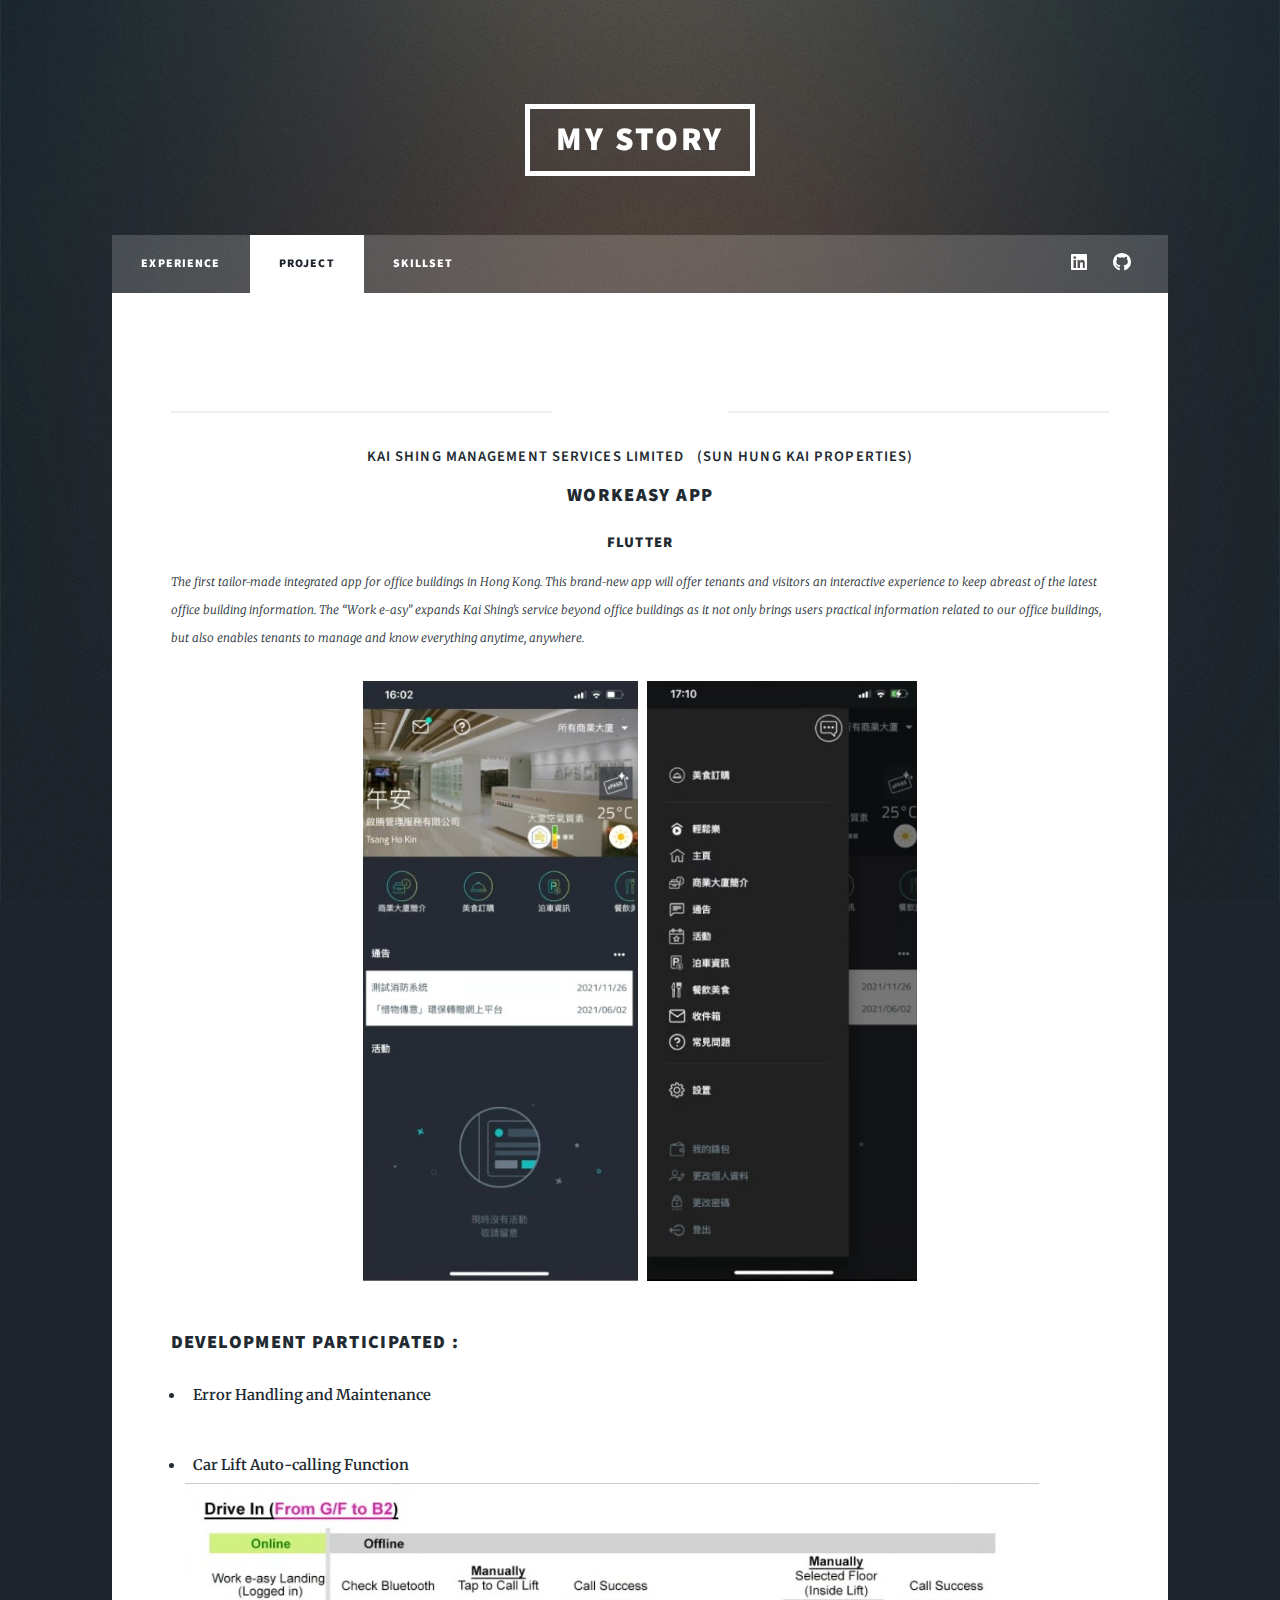
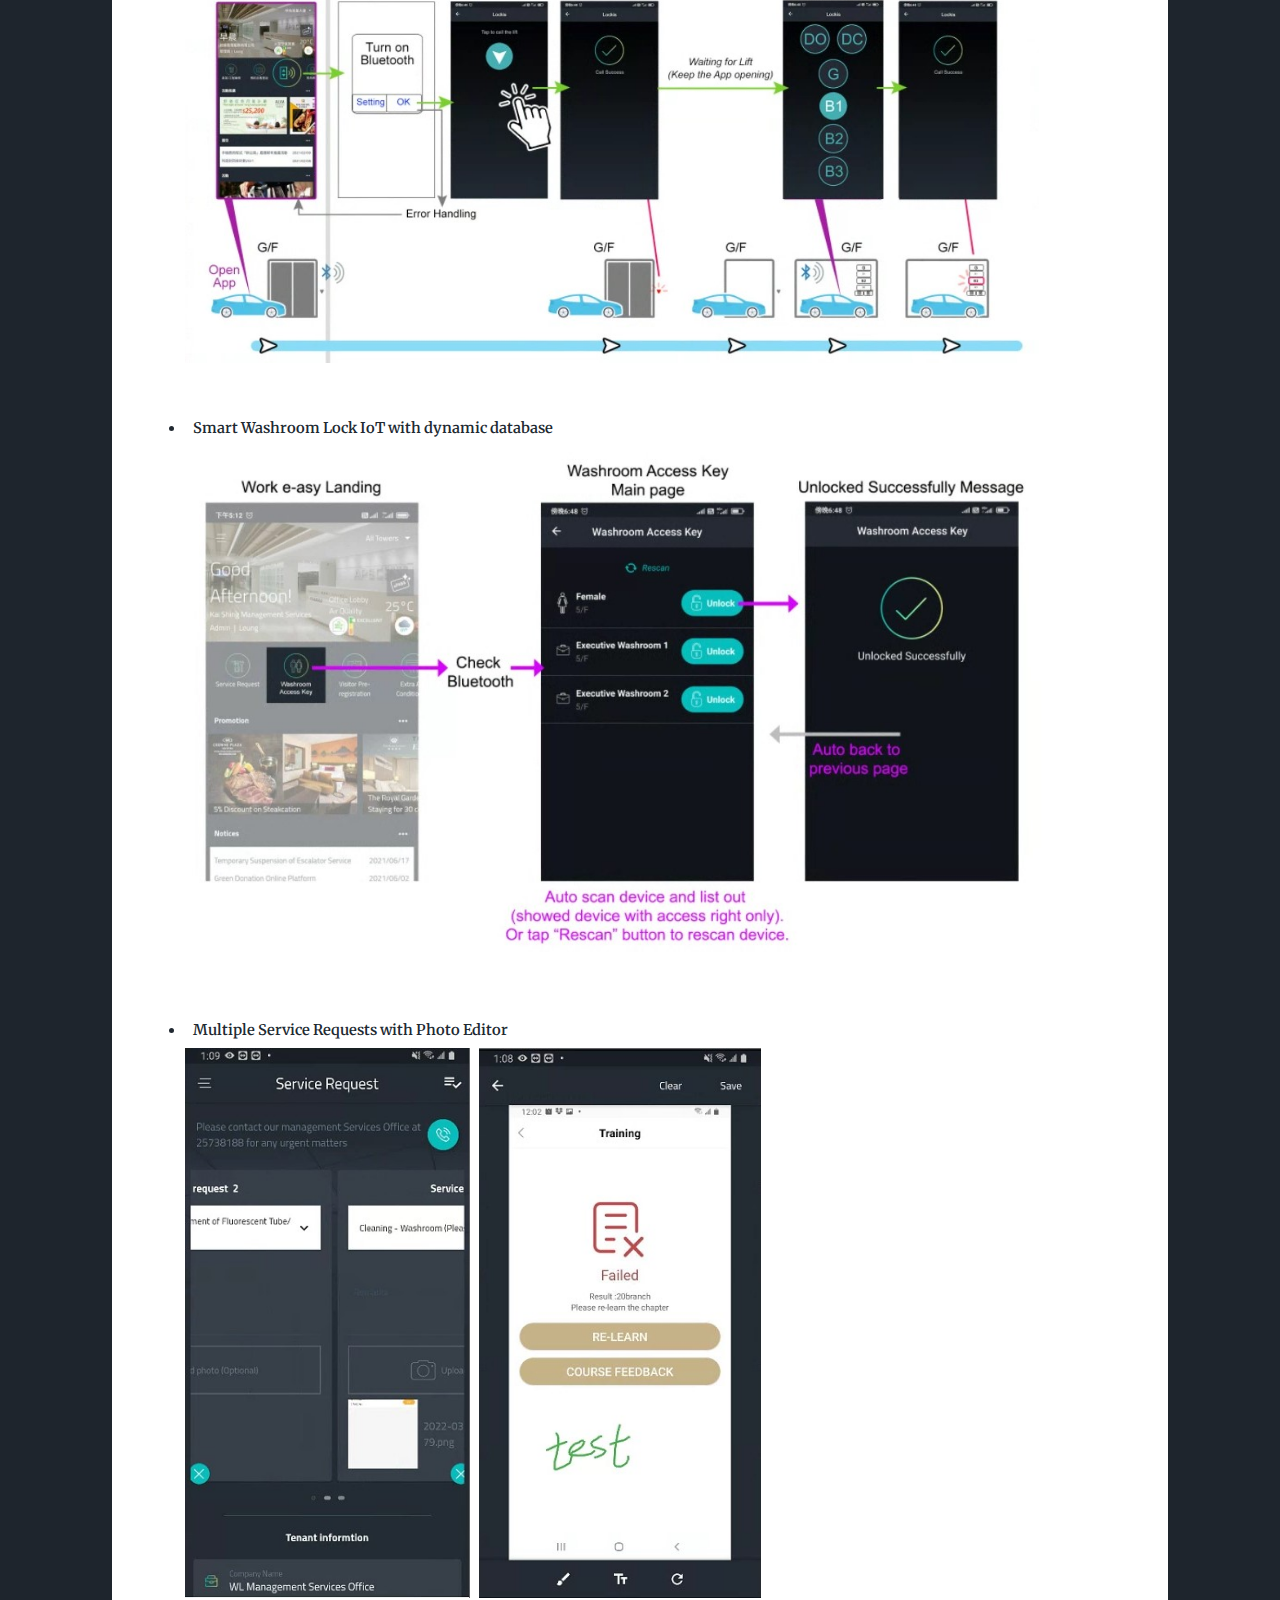
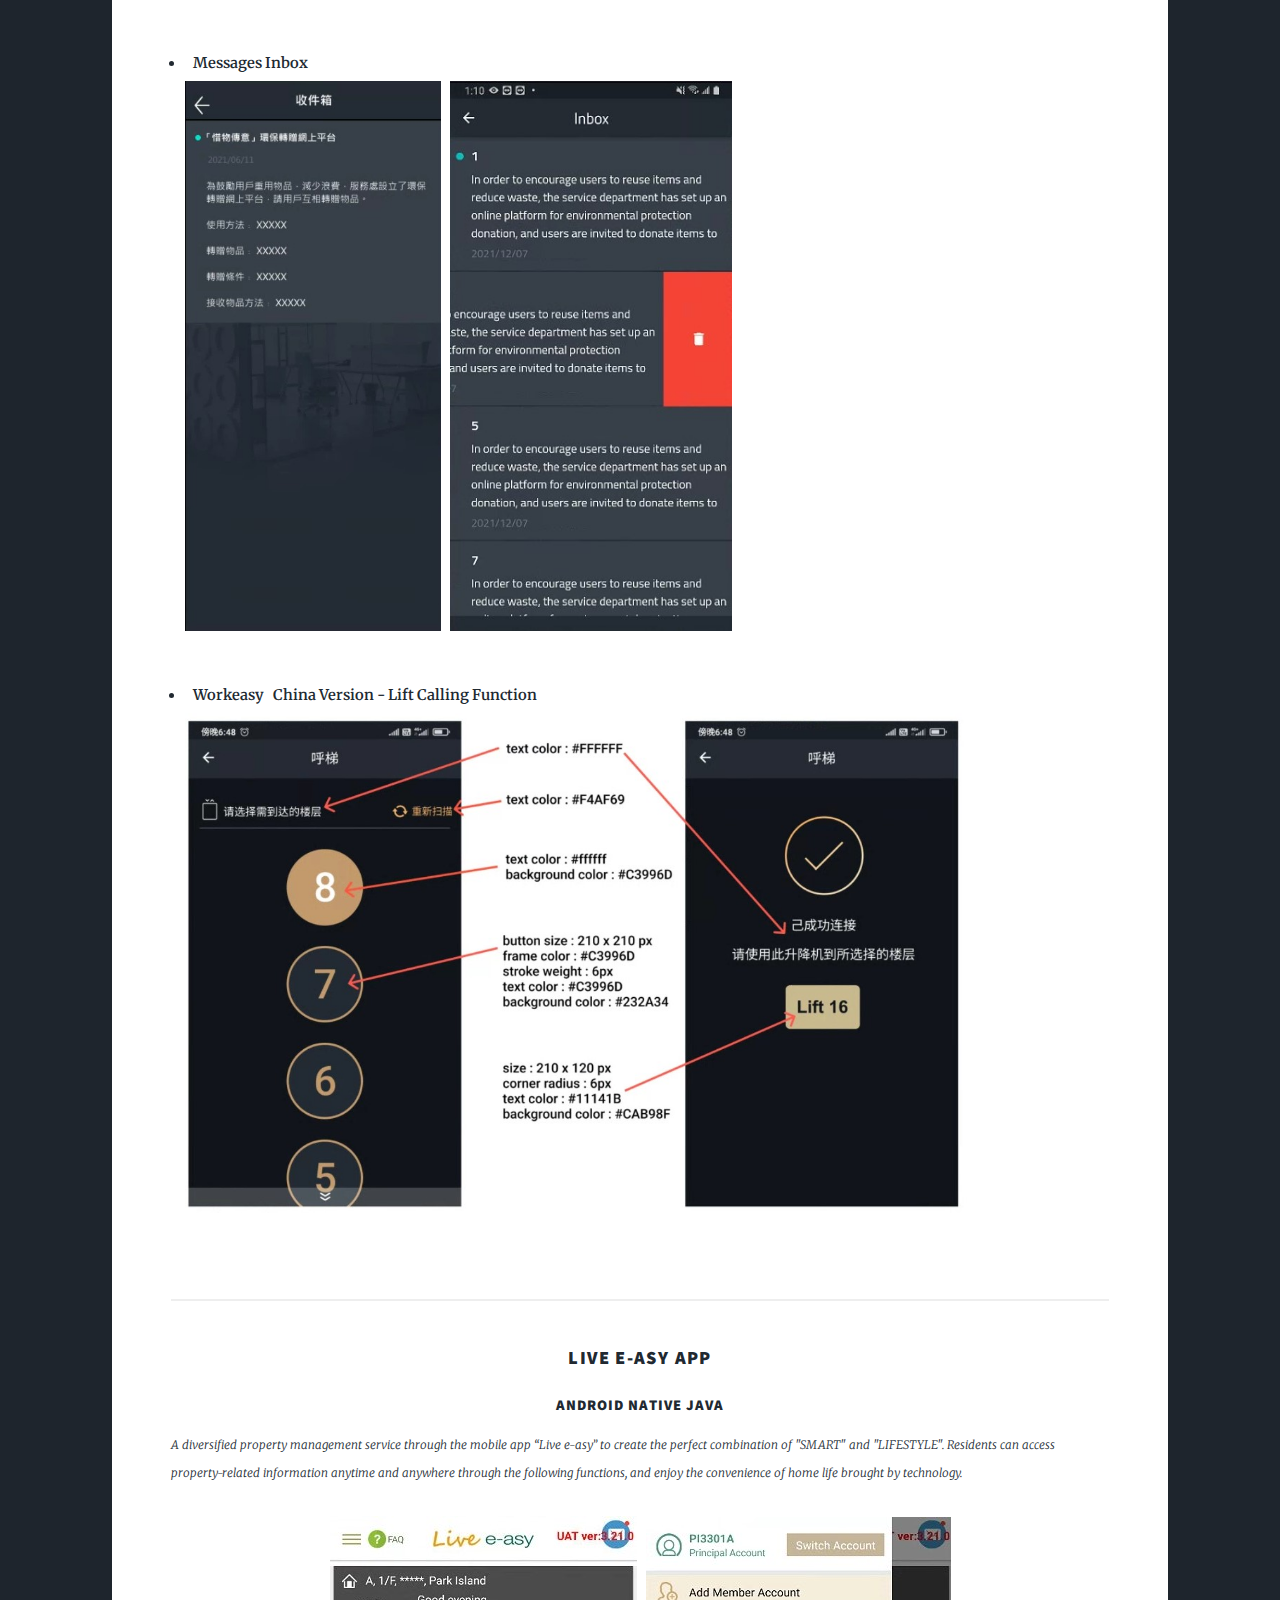
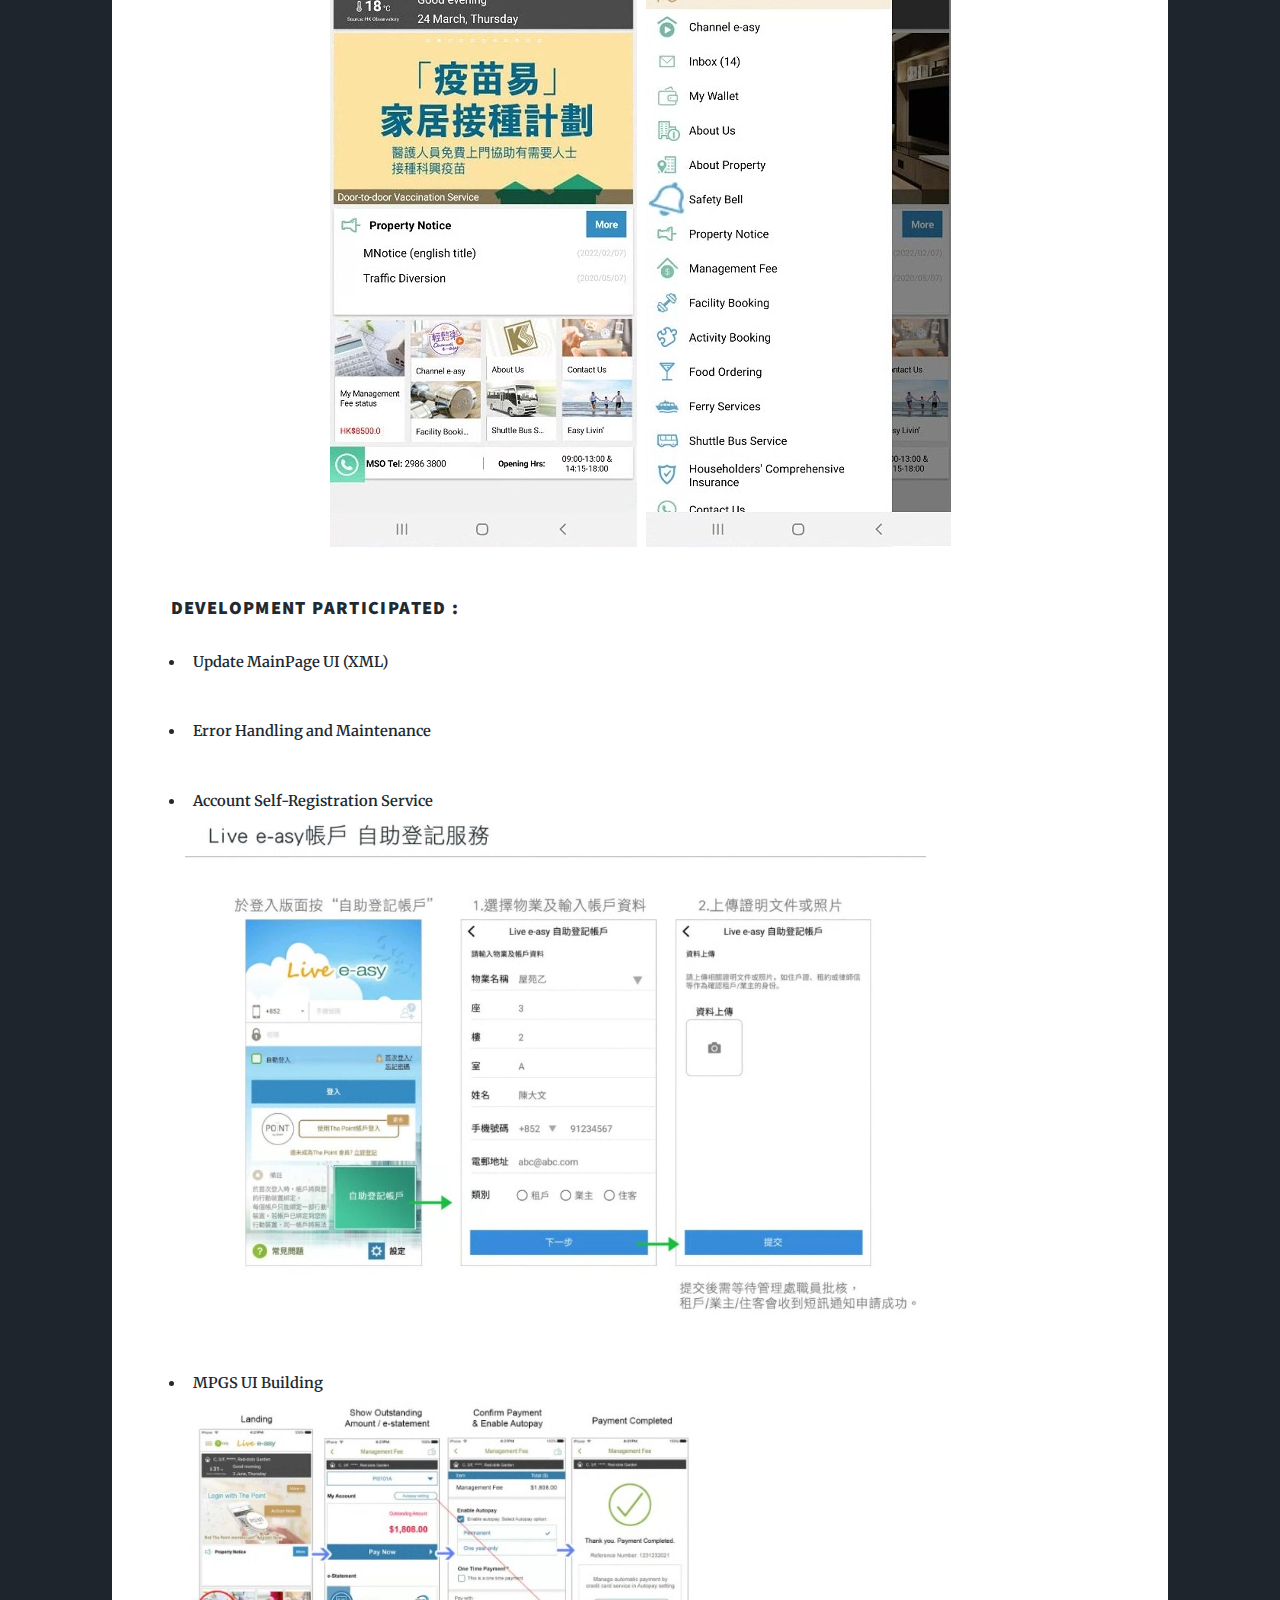
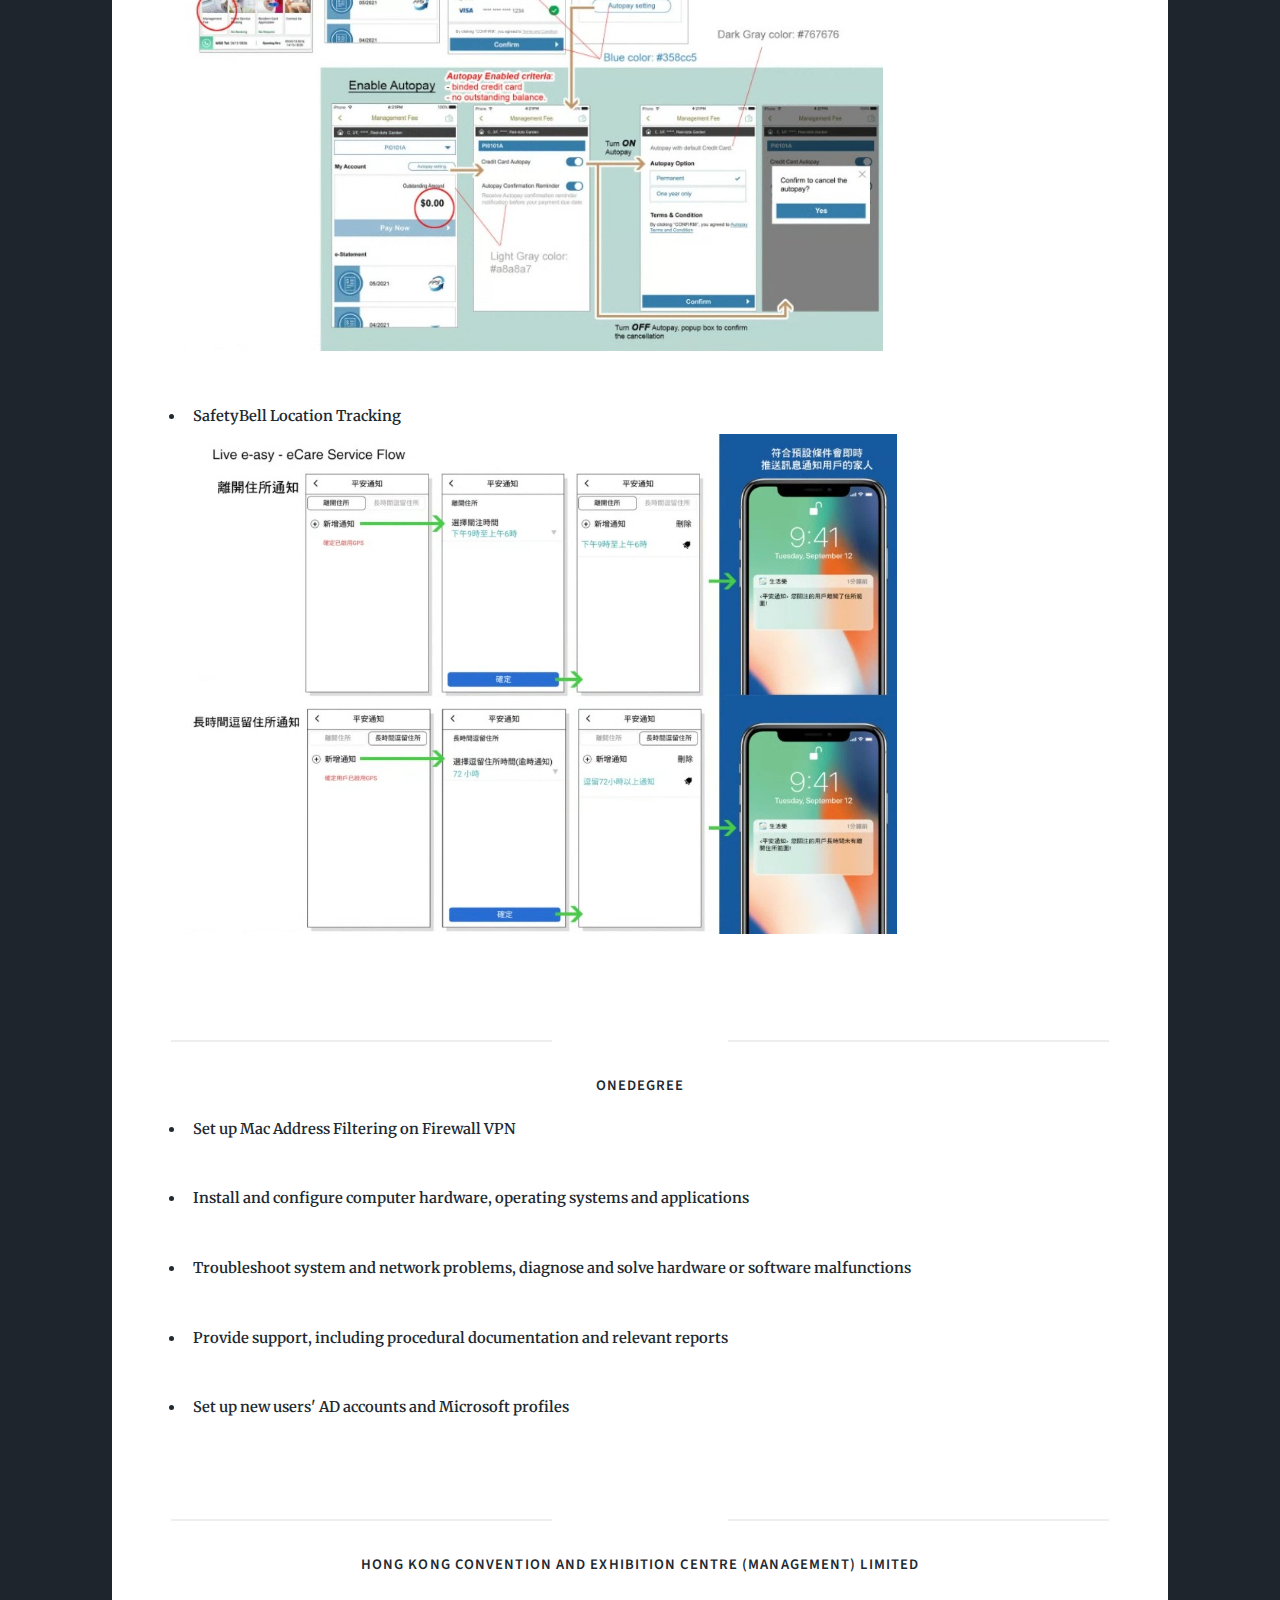
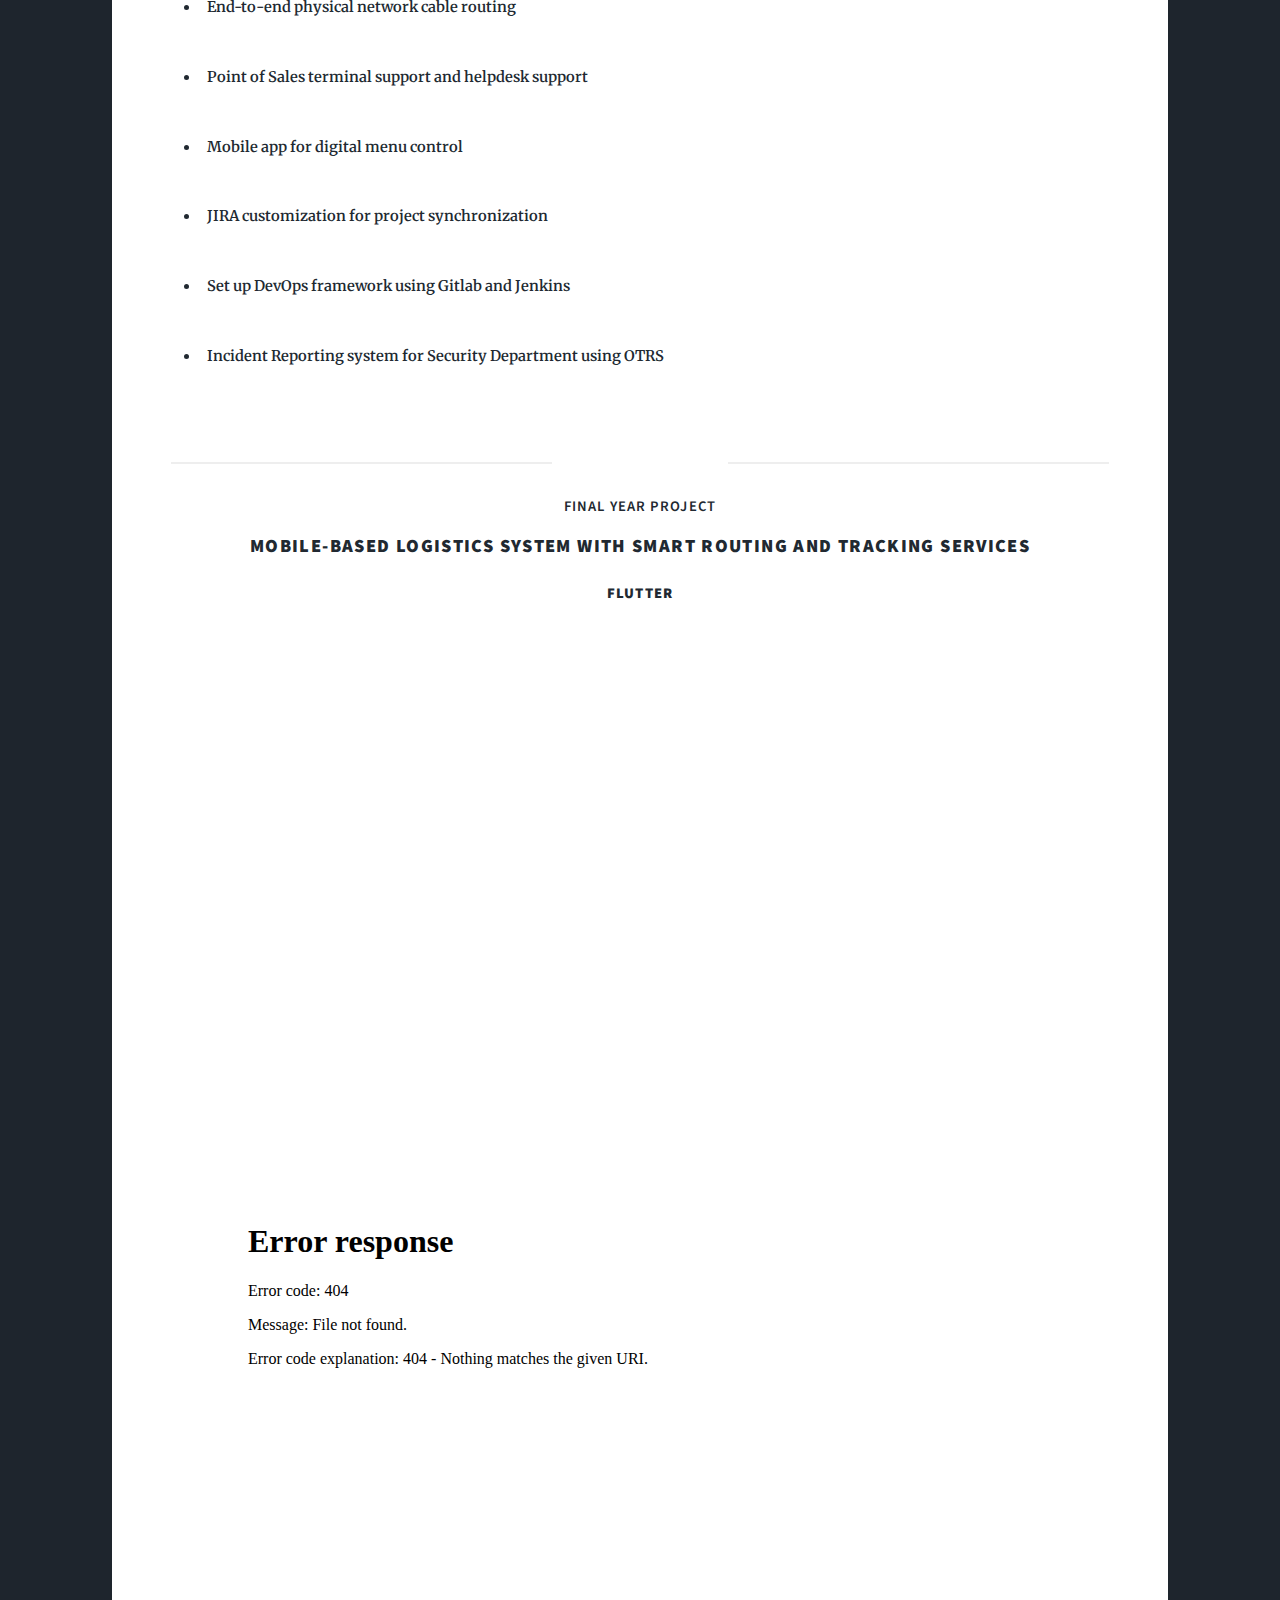
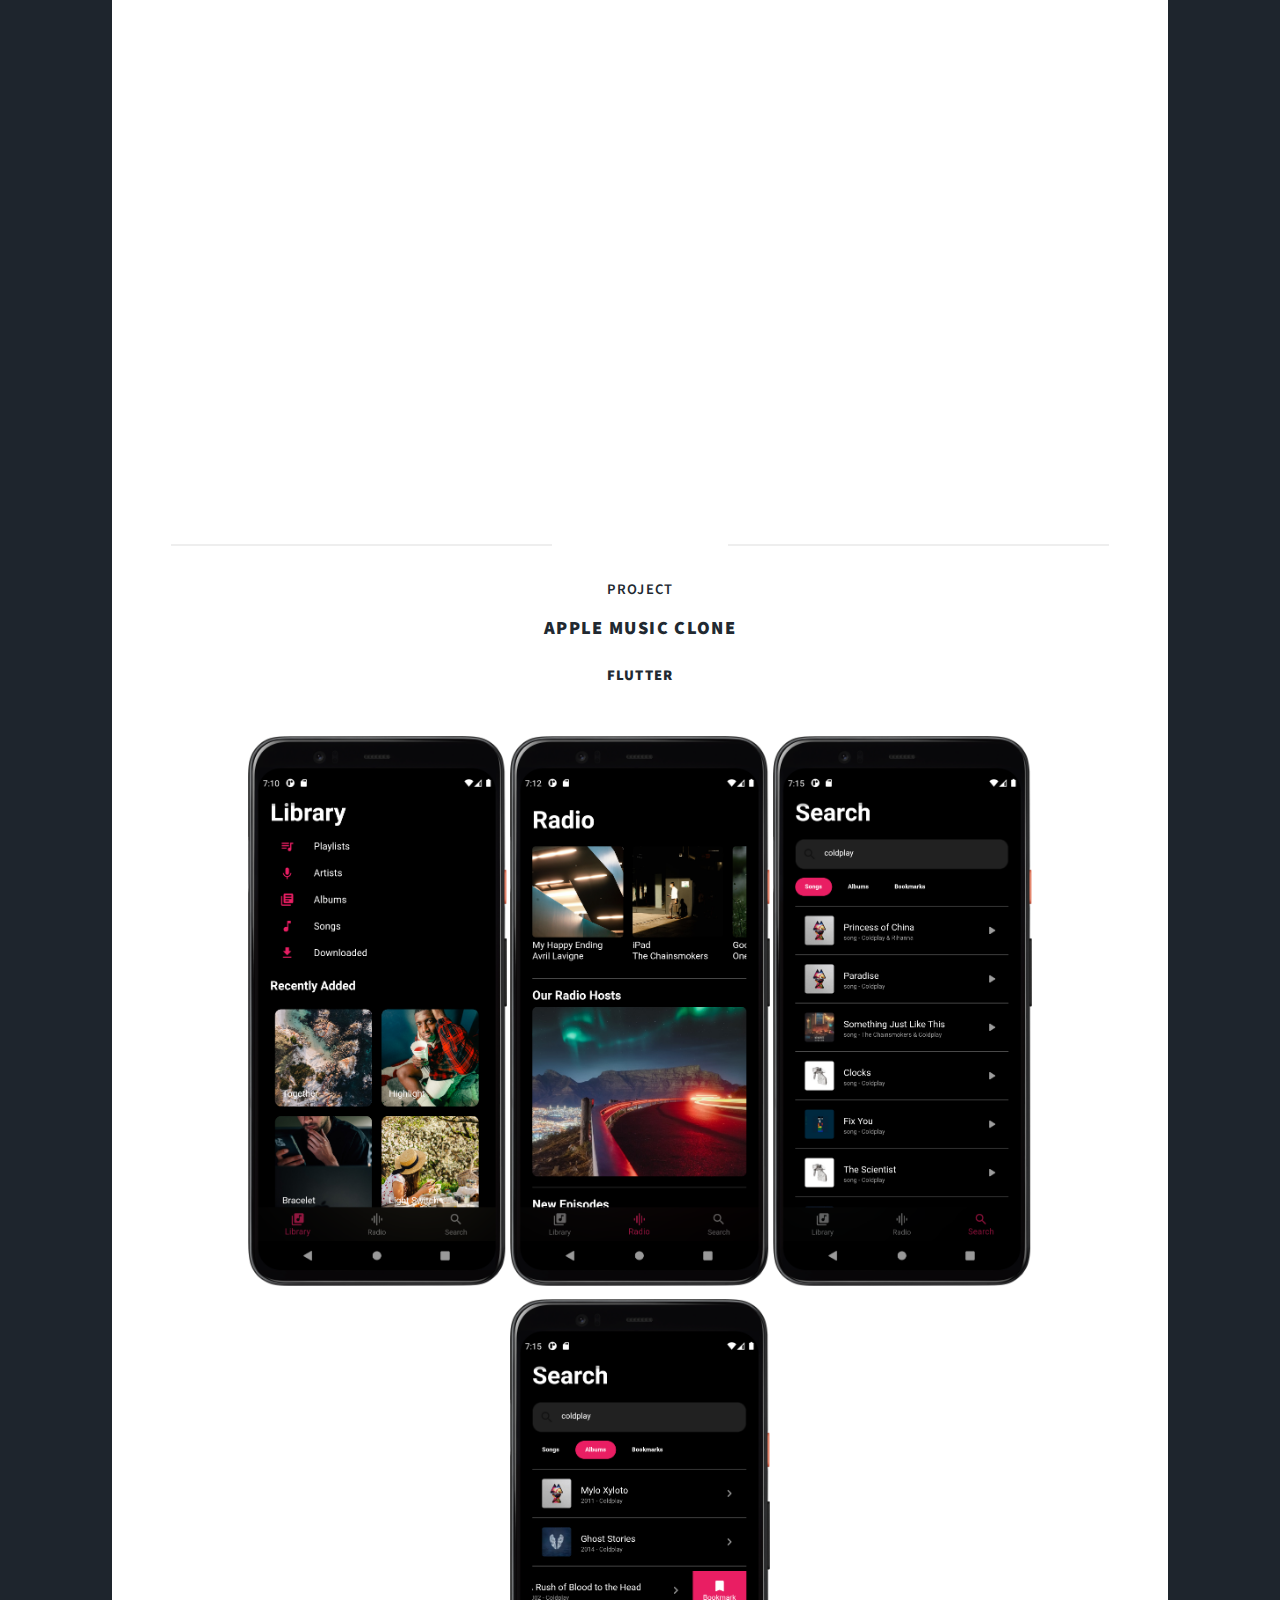
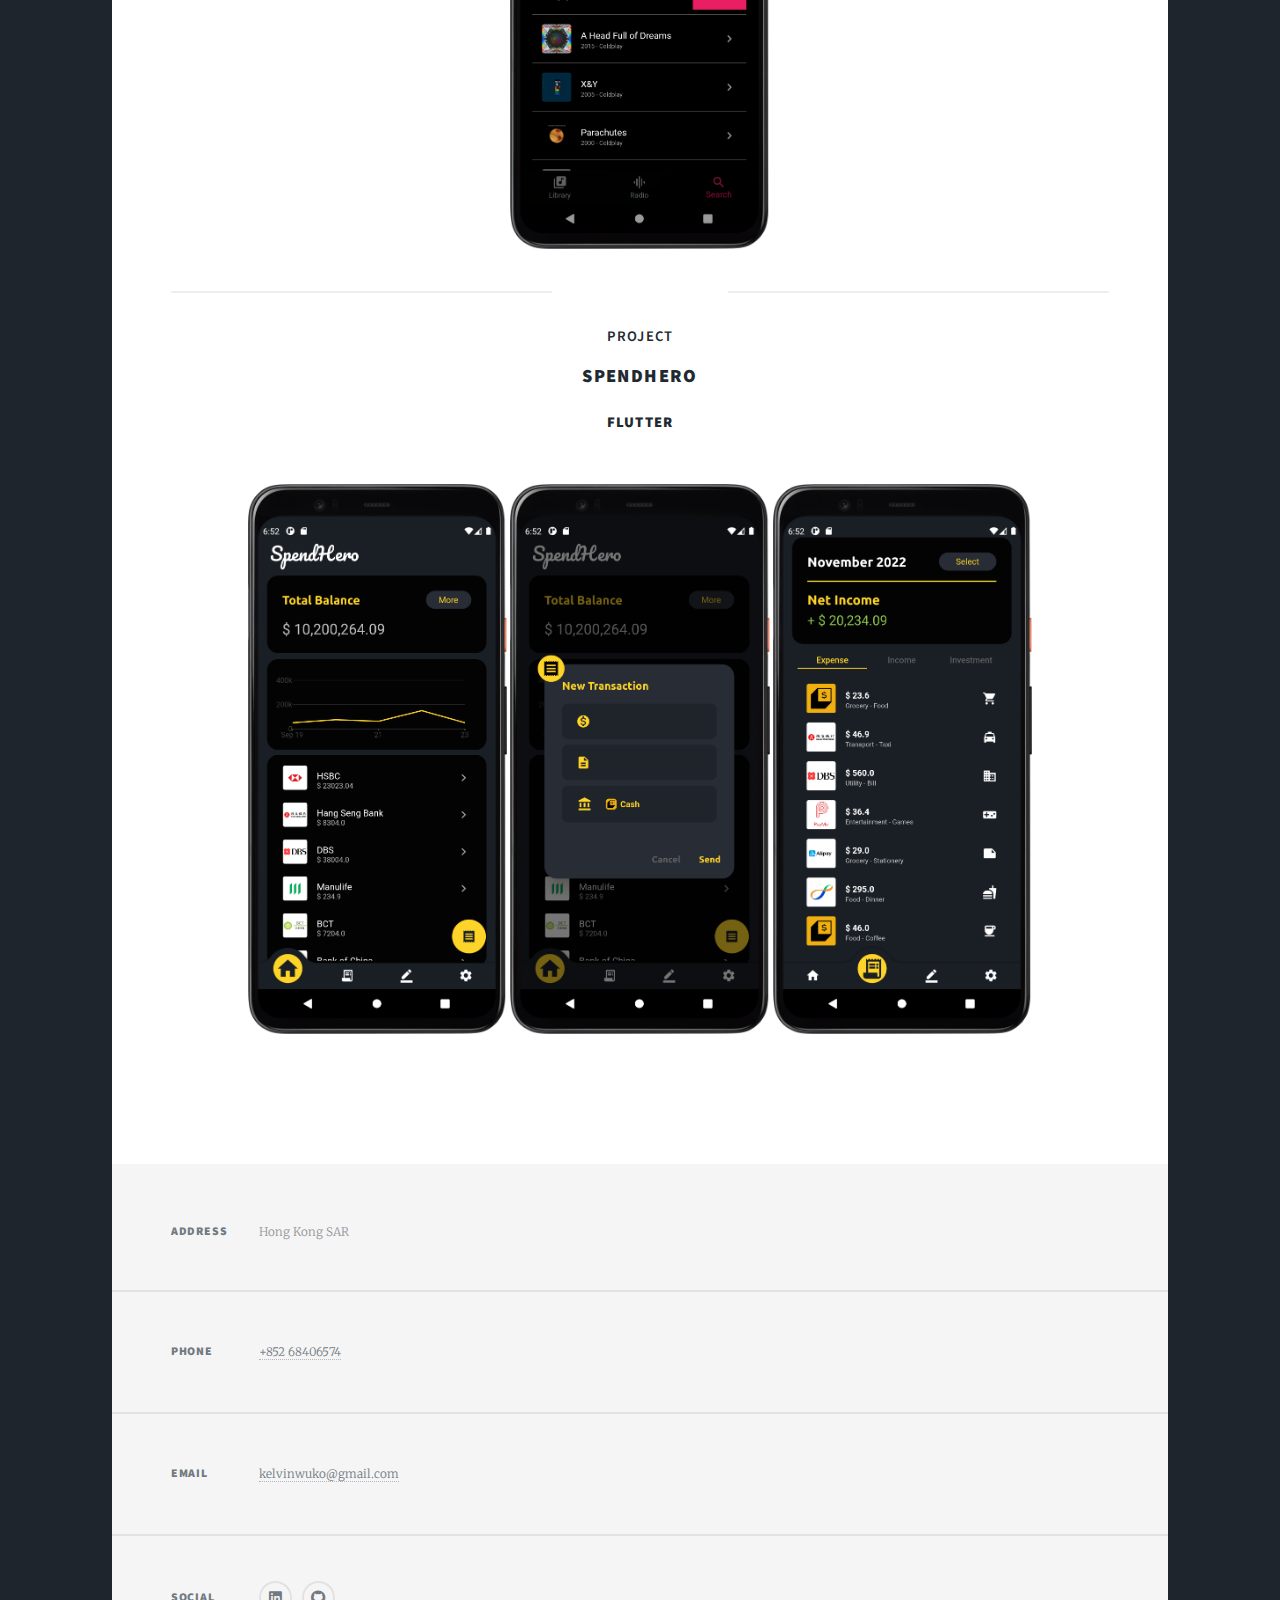
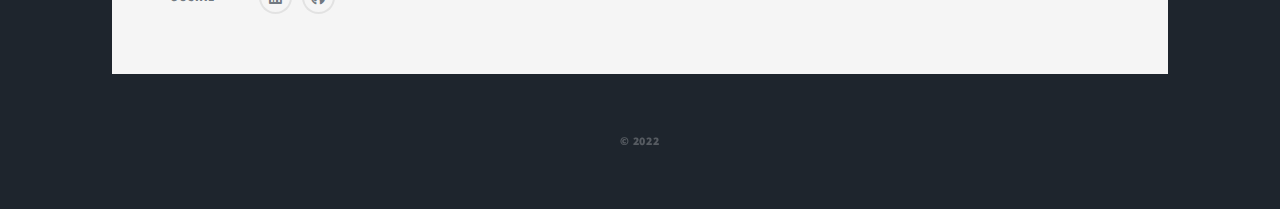
==== commit 2aeaf530: "[Project] update images" ====
--- a/project.html
+++ b/project.html
@@ -205,7 +205,8 @@
 					<h3>SpendHero</h3>
 					<h4>Flutter</h4>
 					<br>
-					<div><img src="images/spendhero_home.png" alt="" height="550" />
+					<img src="images/spendhero_home.png" alt="" height="550" />
+					<img src="images/spendhero_homeInput.png" alt="" height="550" />
 					<img src="images/spendhero_detail.png" alt="" height="550" />
 				</header>
 
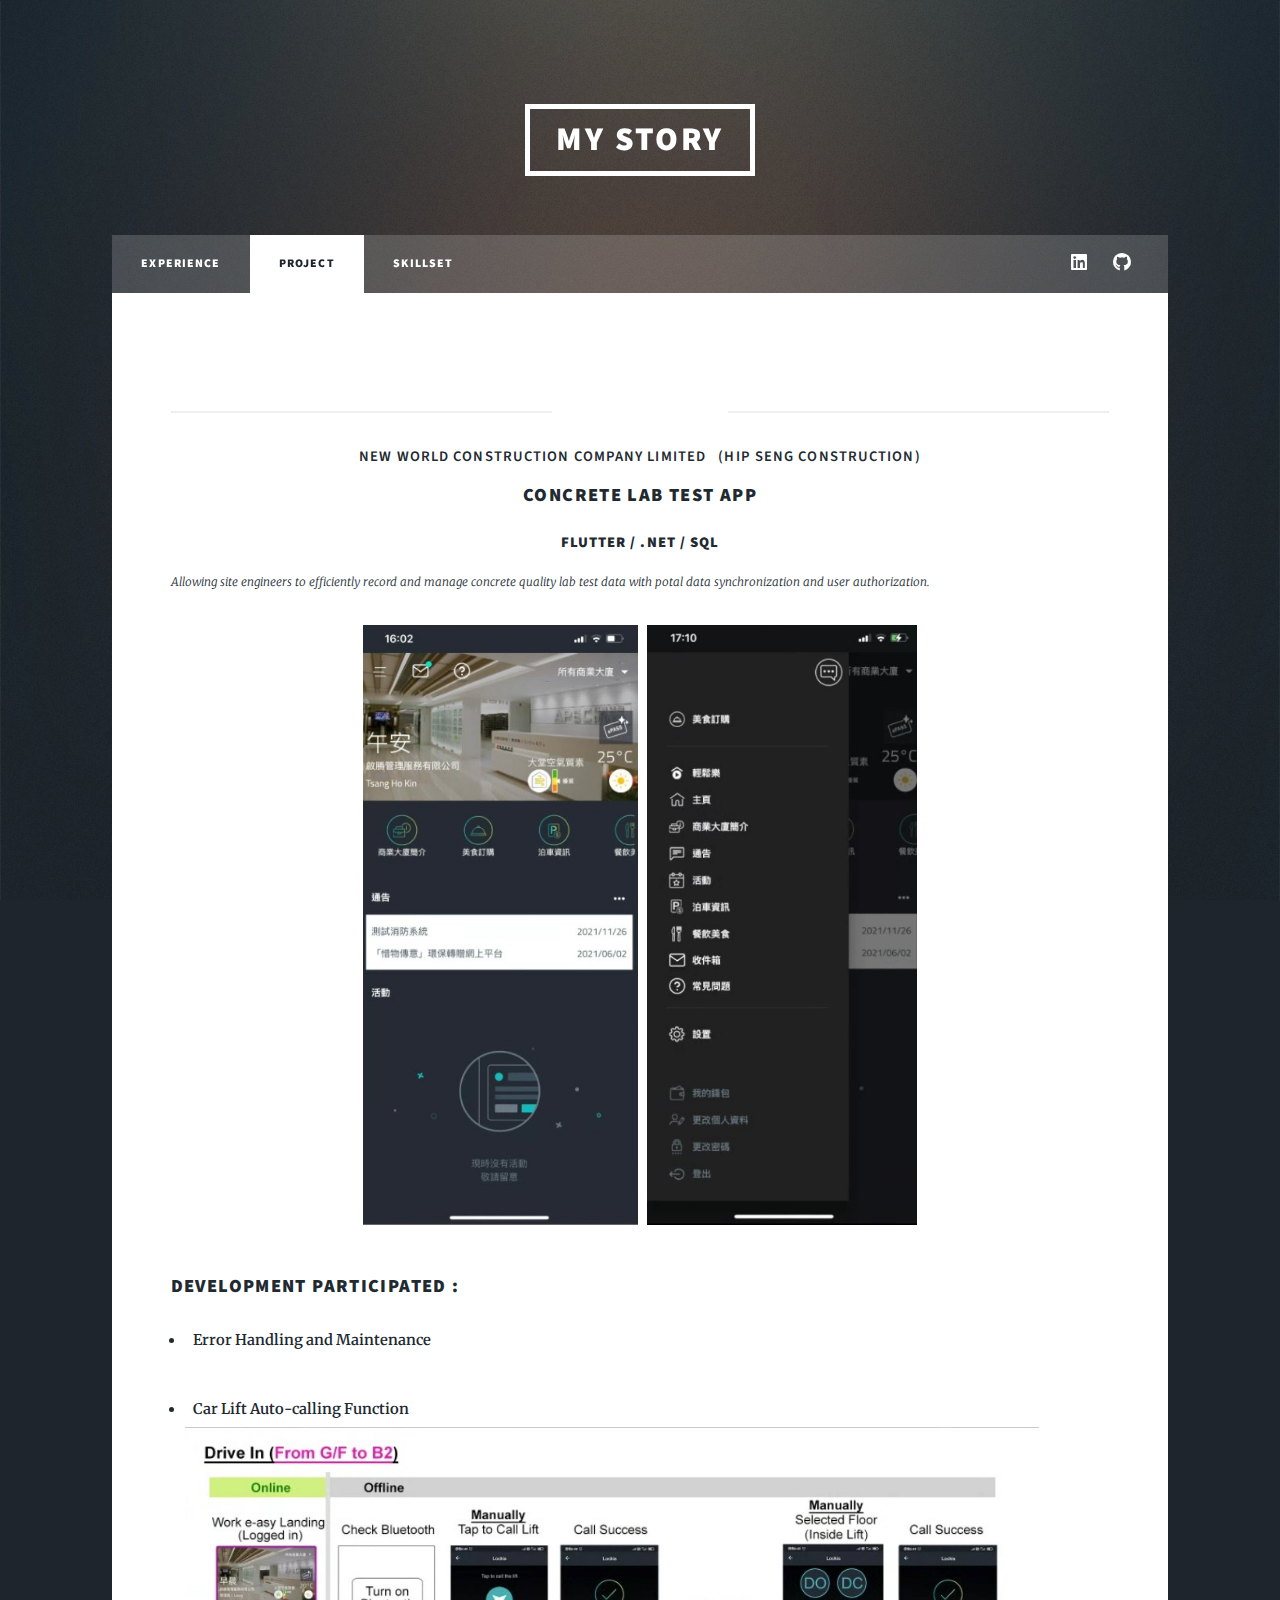
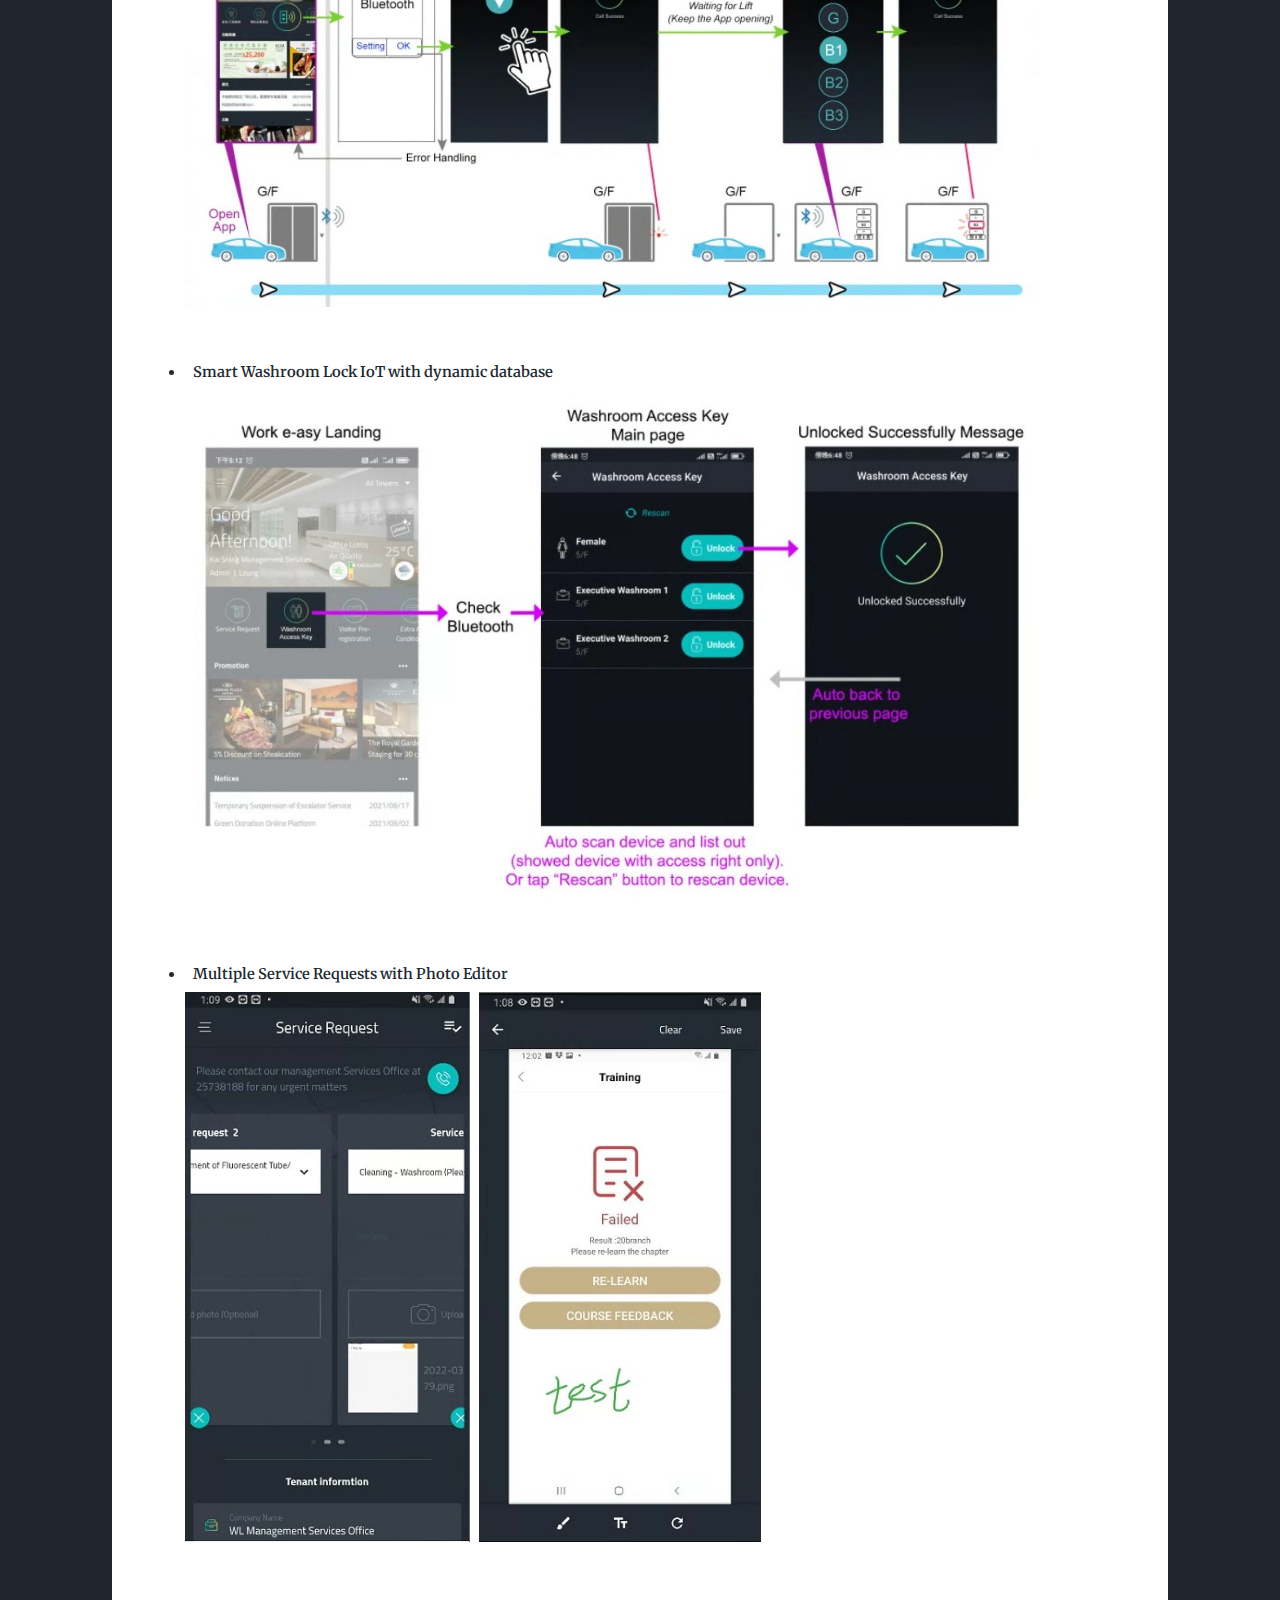
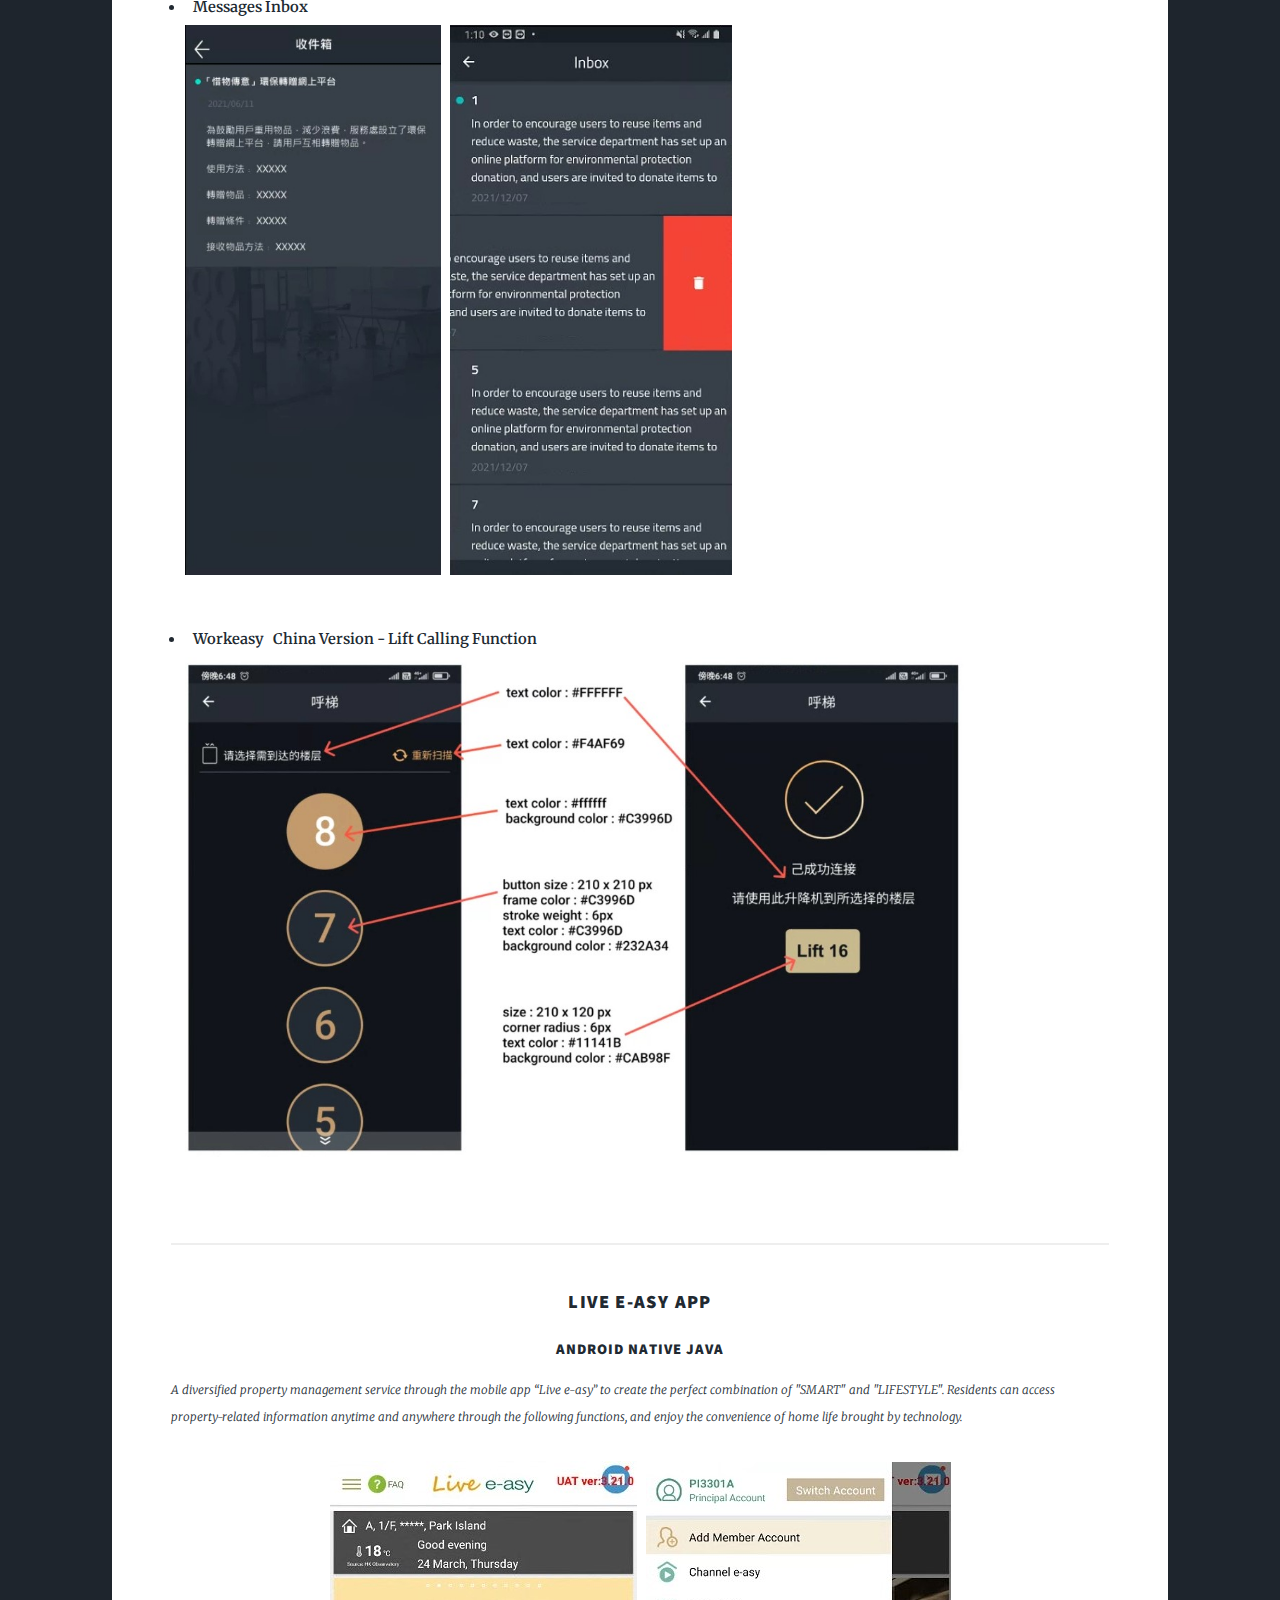
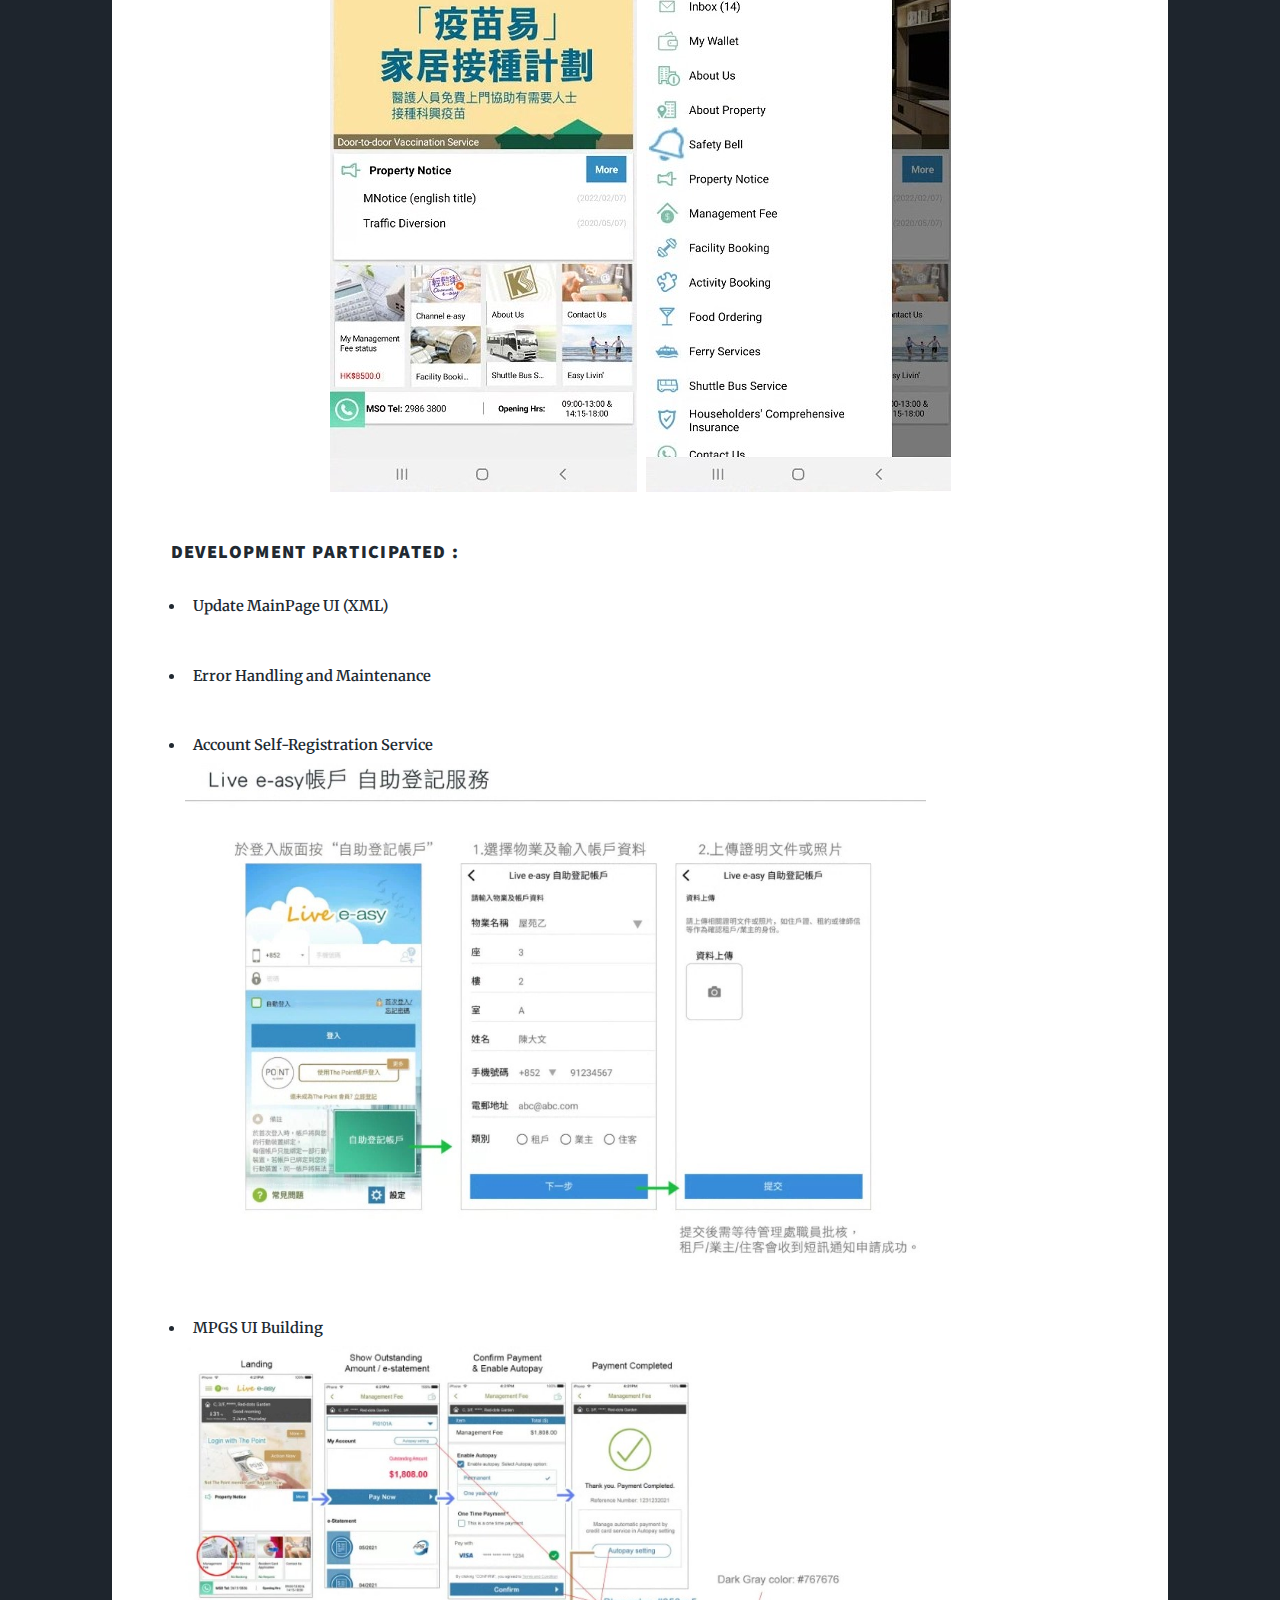
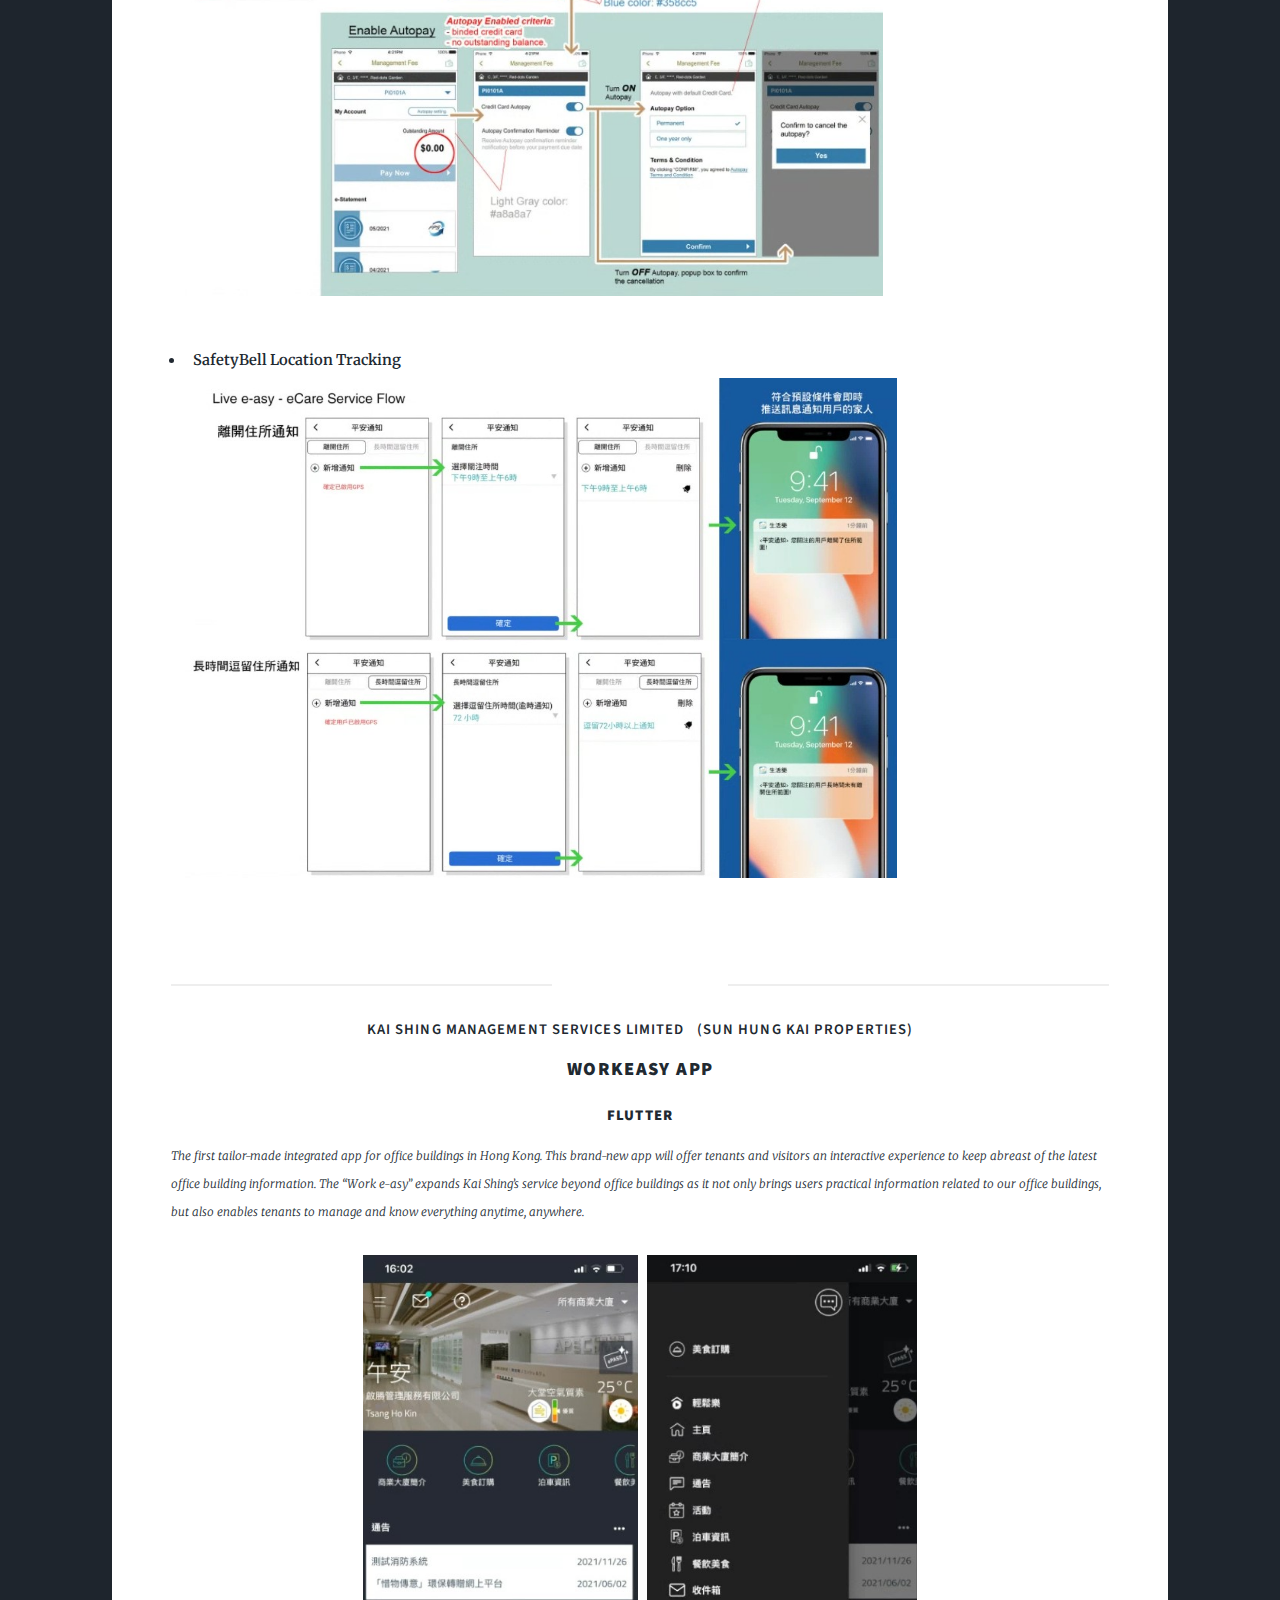
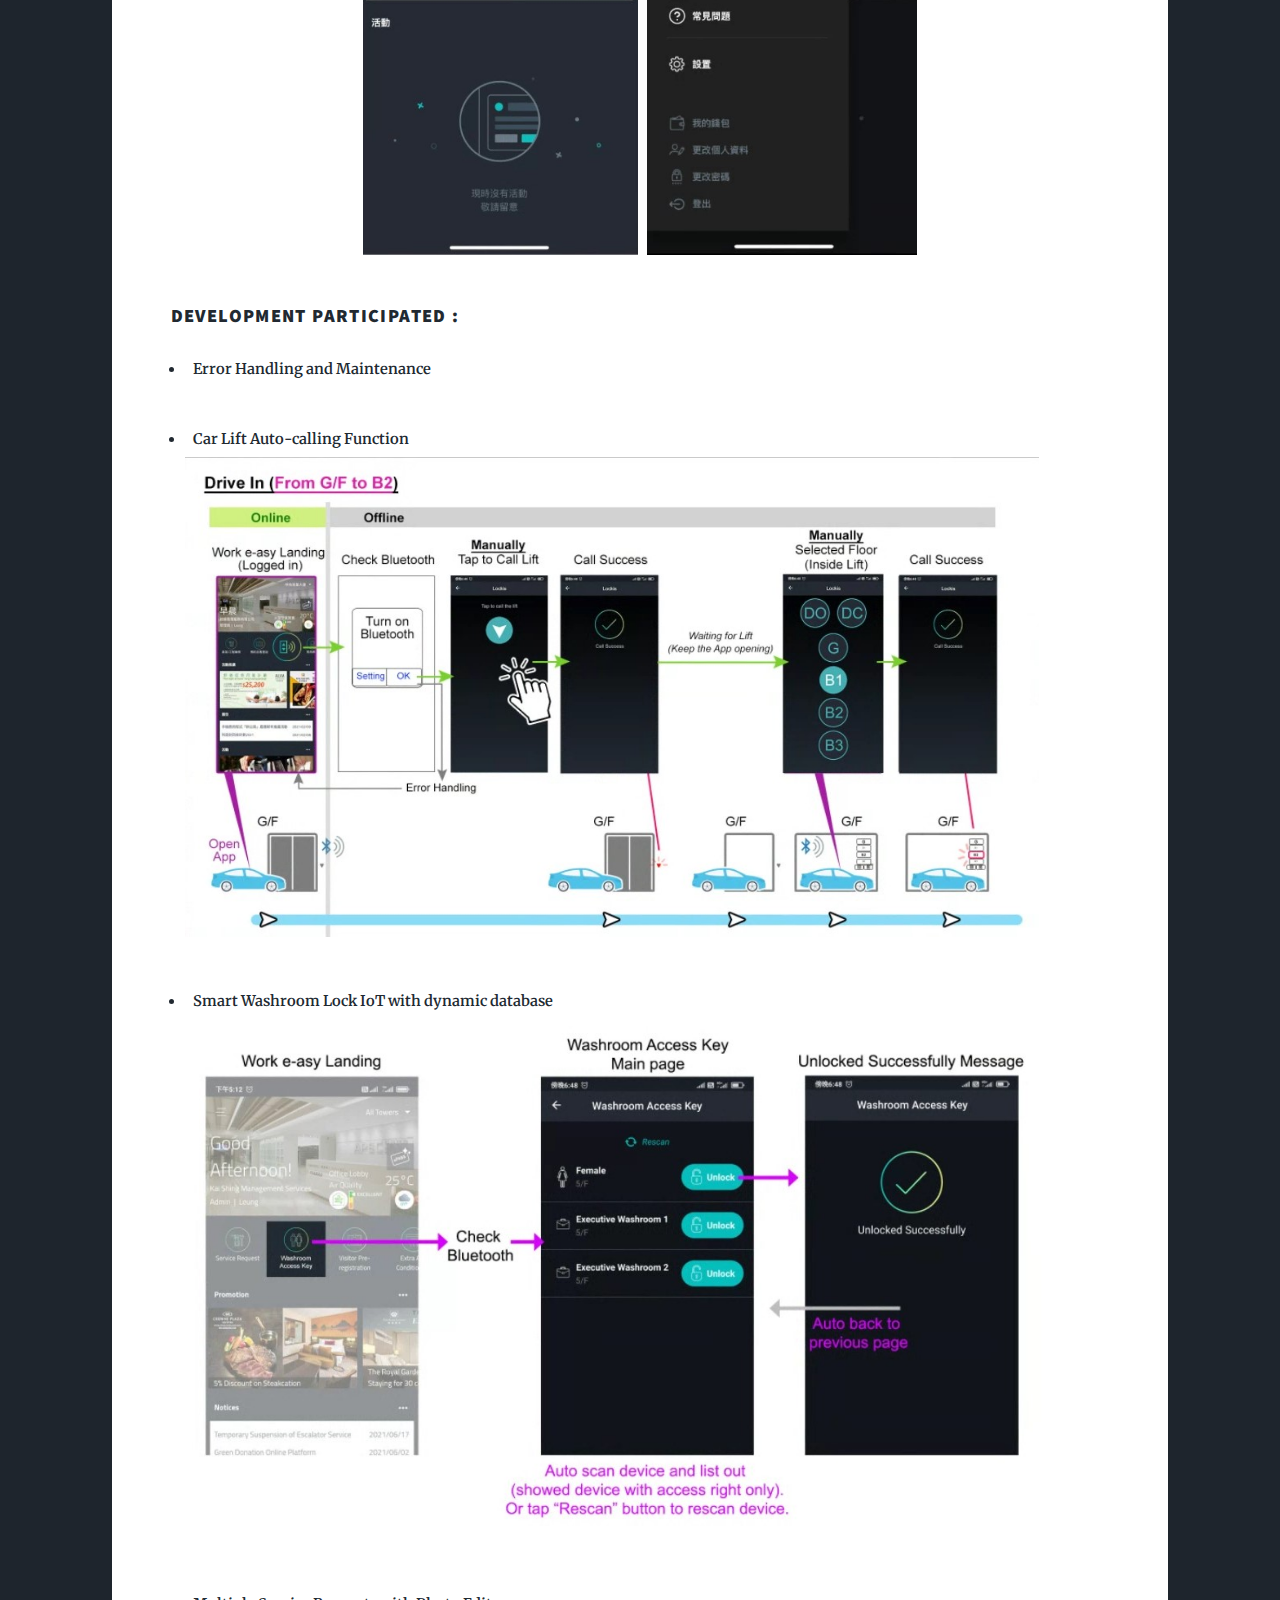
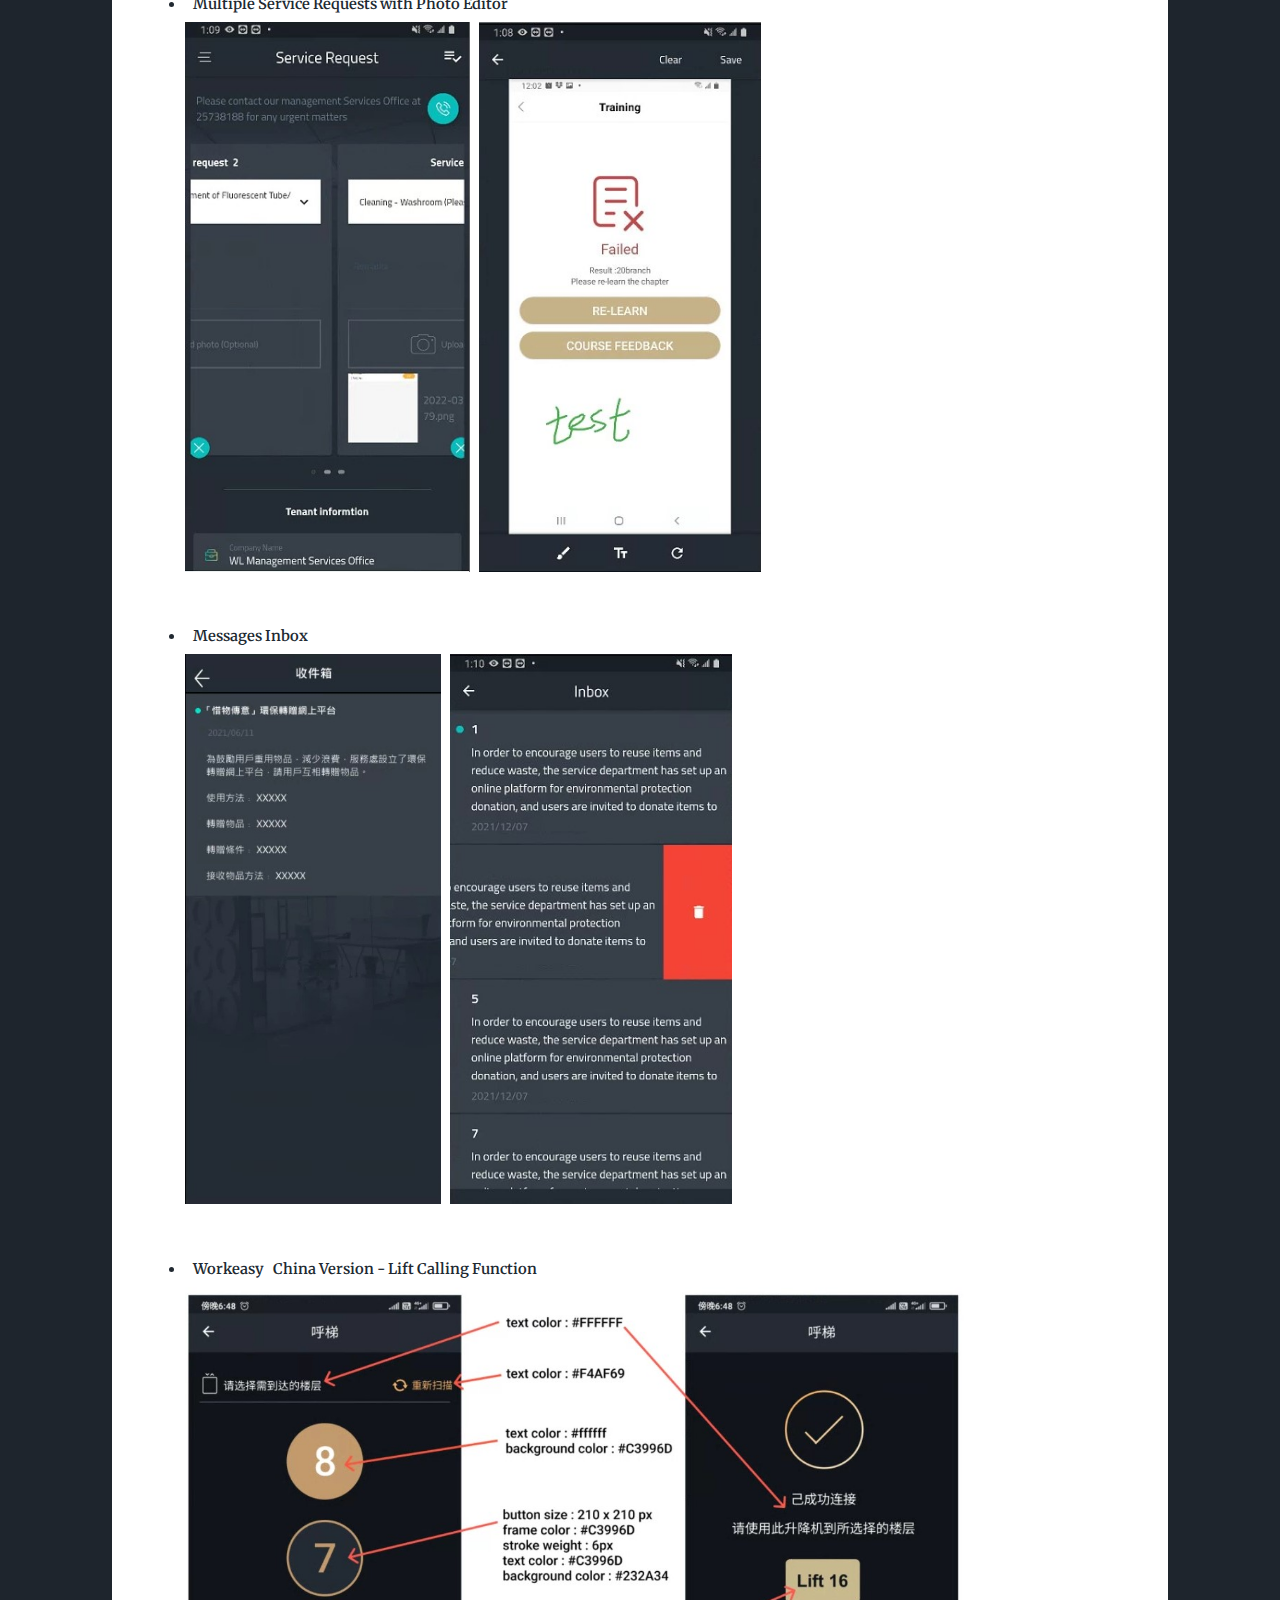
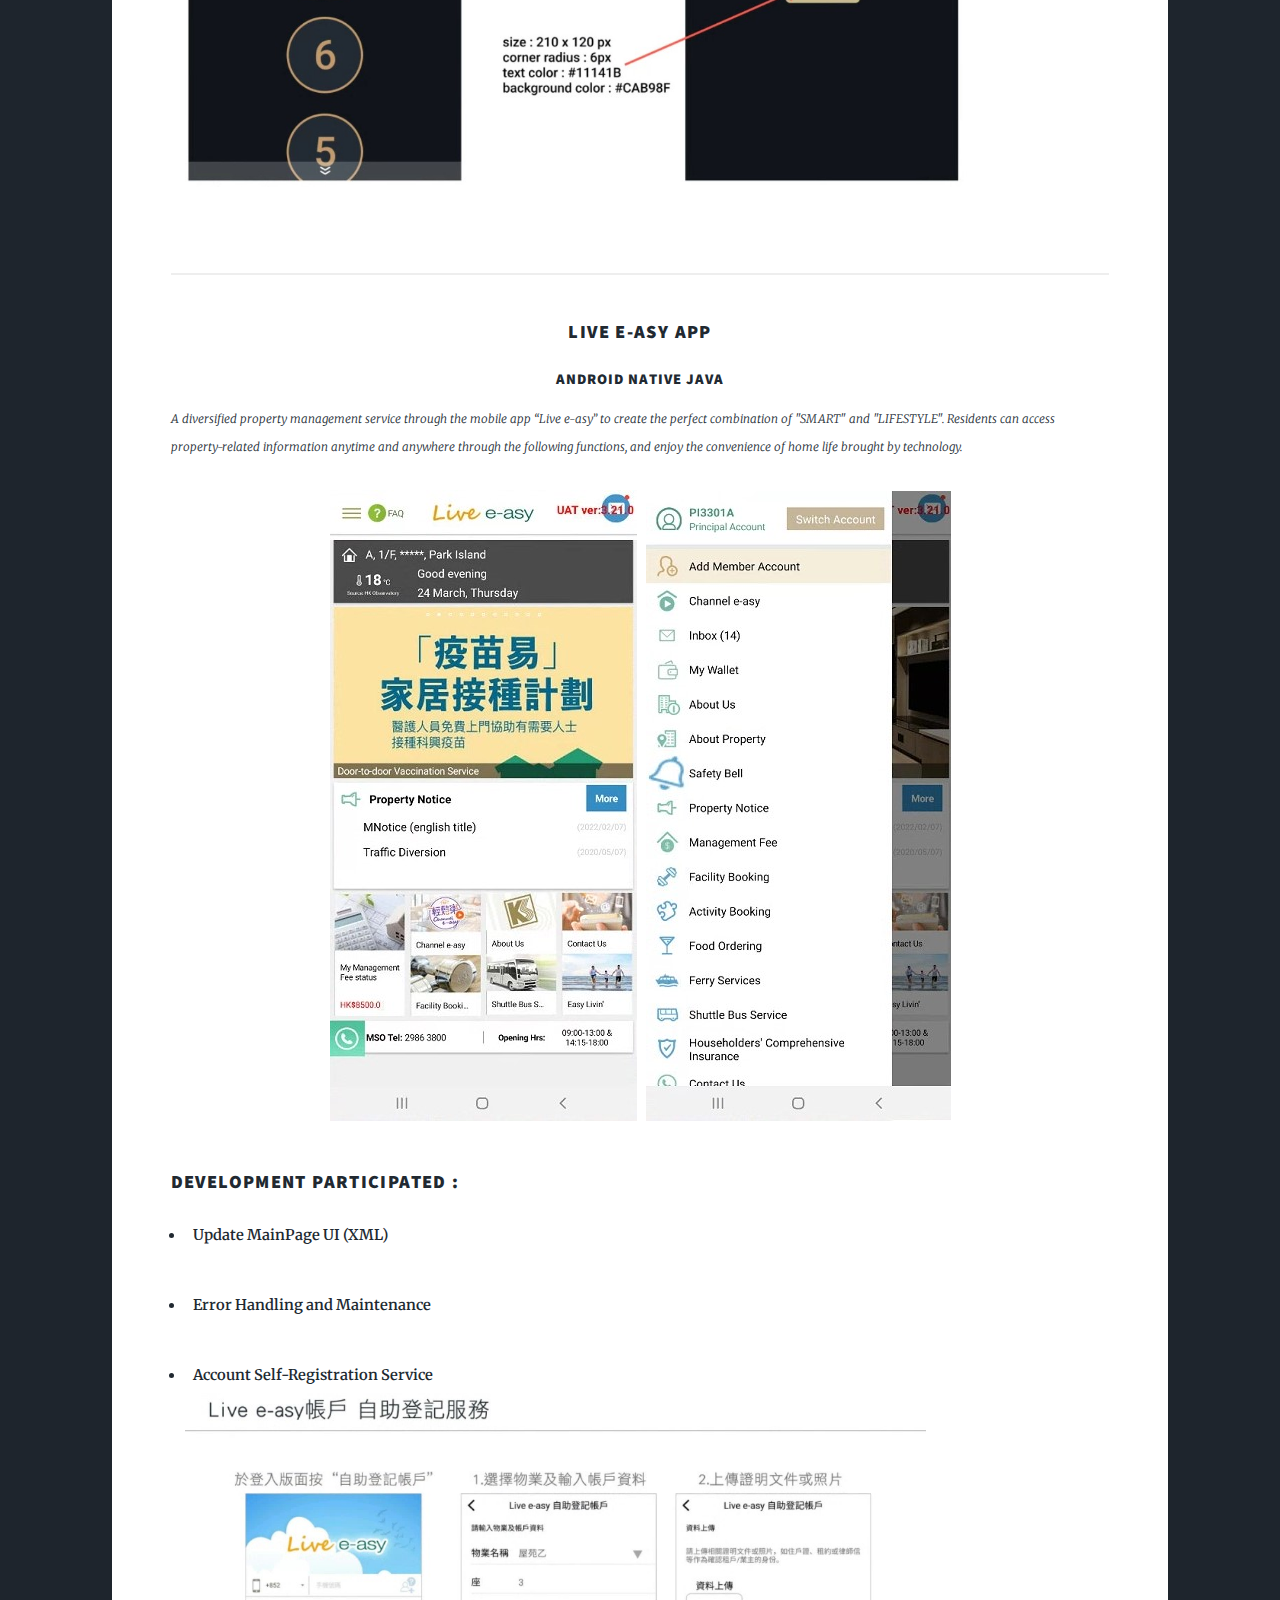
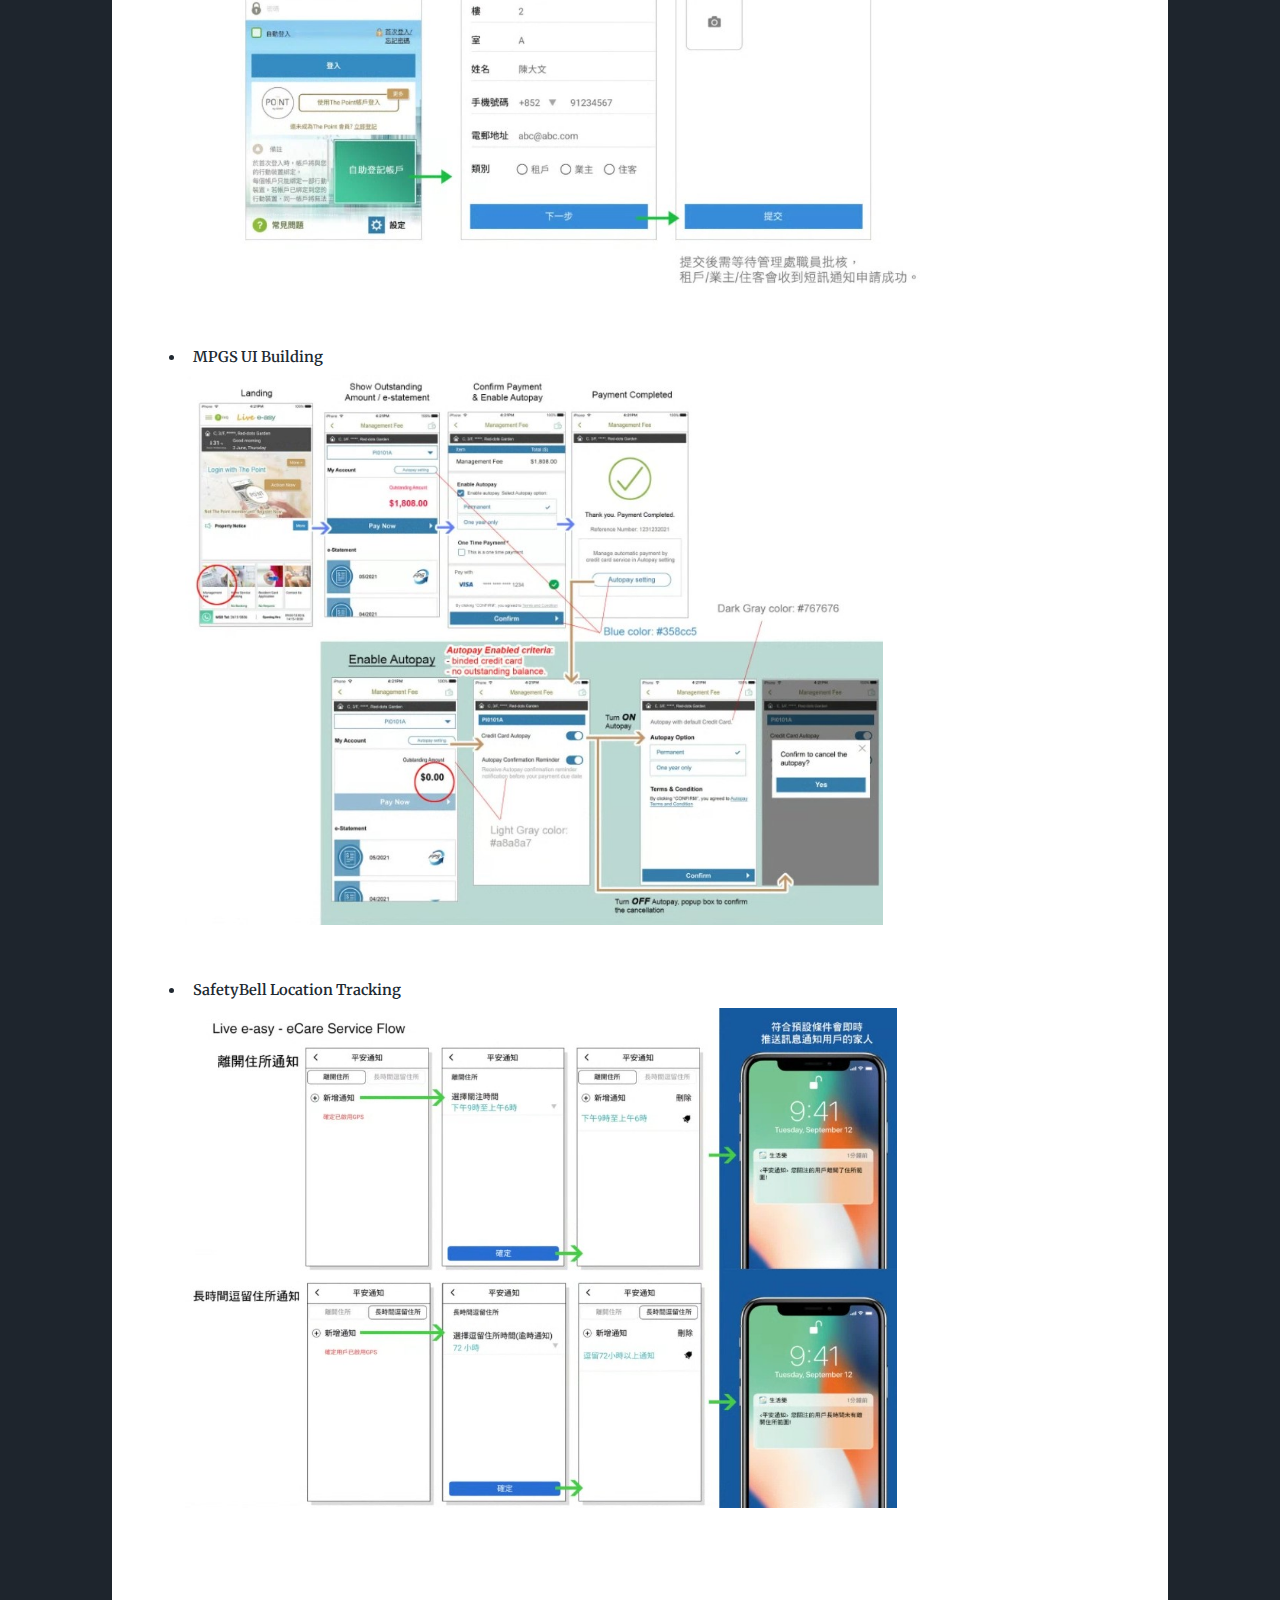
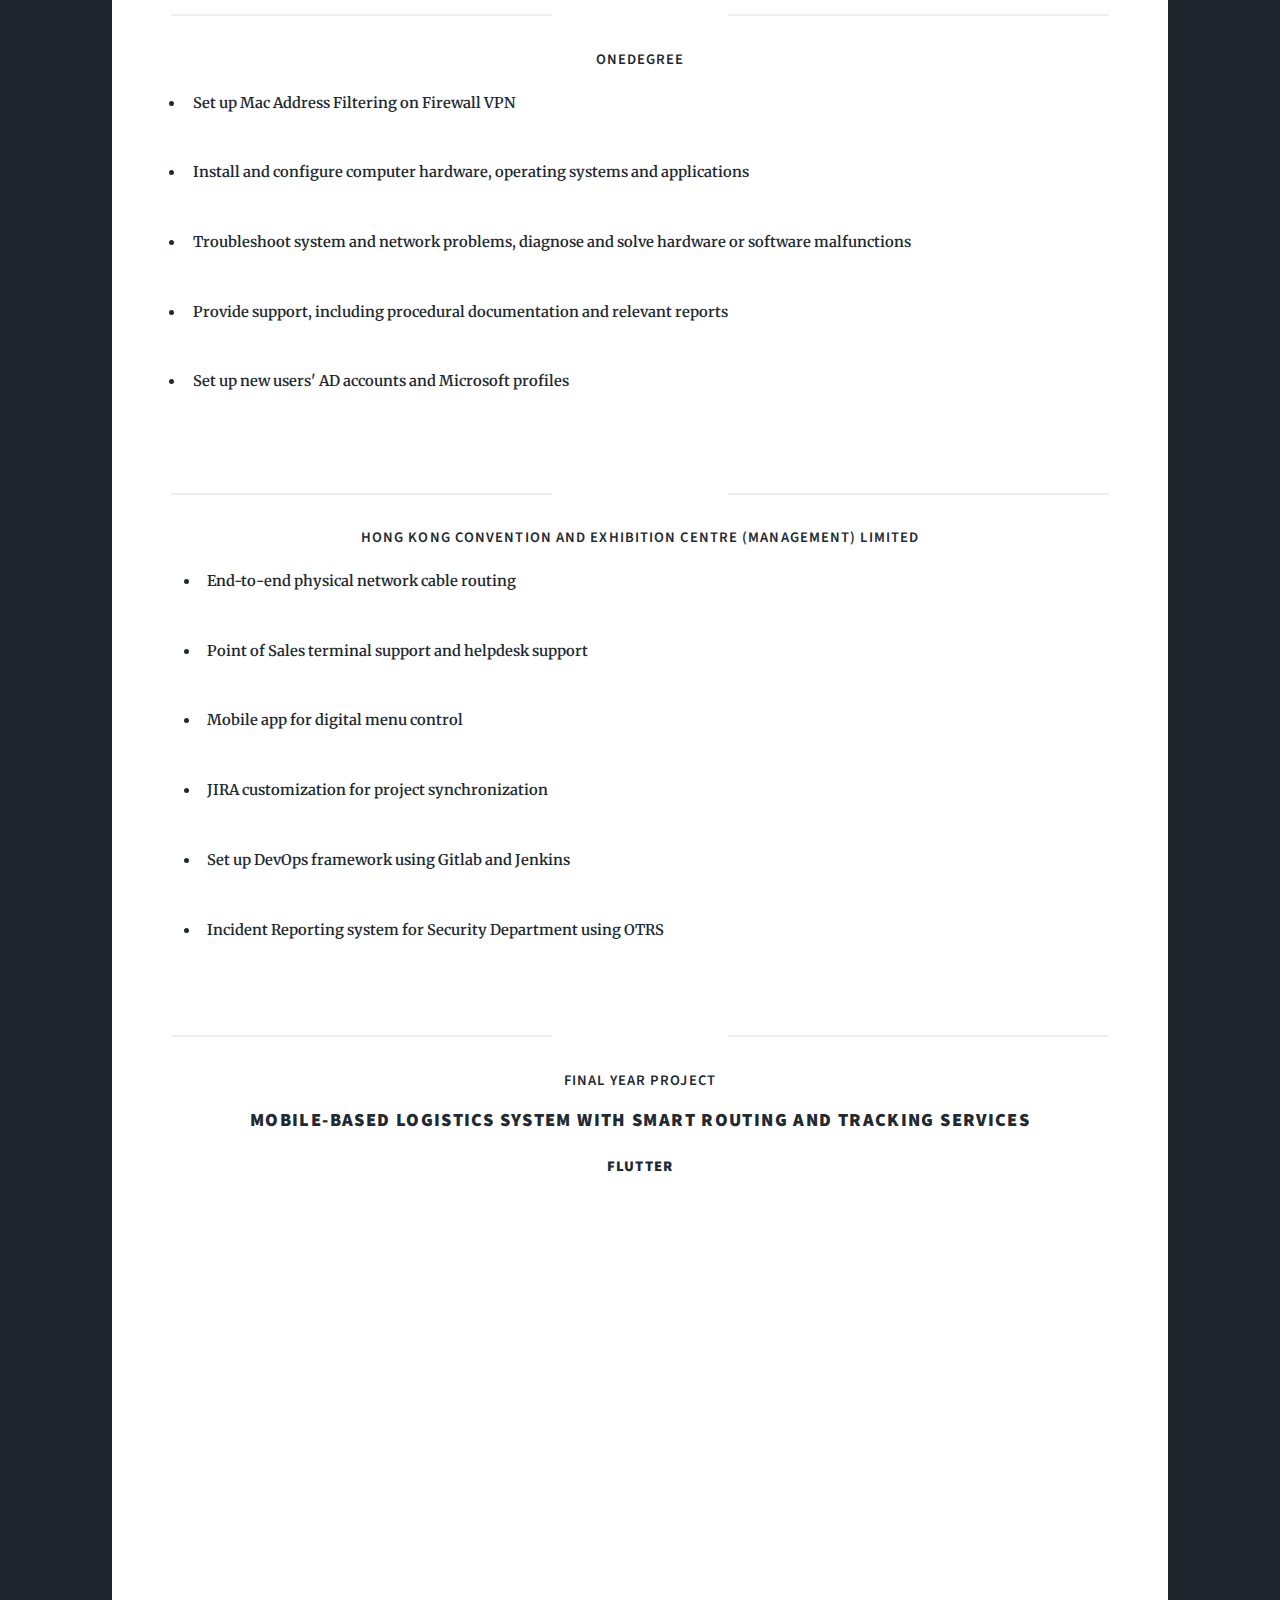
==== commit 74e786d9: "add hs" ====
--- a/project.html
+++ b/project.html
@@ -32,7 +32,8 @@
 			<ul class="icons">
 				<li><a href="https://www.linkedin.com/in/kelvinwuko/" target="_blank"
 						class="icon brands fa-linkedin"><span class="label">LinkedIn</span></a></li>
-				<li><a href="https://github.com/kelvinwuko"  target="_blank" class="icon brands fa-github"><span class="label">GitHub</span></a></li>
+				<li><a href="https://github.com/kelvinwuko" target="_blank" class="icon brands fa-github"><span
+							class="label">GitHub</span></a></li>
 			</ul>
 		</nav>
 
@@ -42,6 +43,77 @@
 
 			<!-- Post -->
 			<section class="post">
+				<header class="major">
+					<span class="date" id="section_hs"> </span>
+					<br>
+					<h4><strong>New World Construction Company Limited &nbsp; (Hip Seng Construction)</strong></h4>
+					<h3>Concrete Lab Test App</h3>
+					<h4>Flutter / .Net / SQL</h4>
+					<p style="text-align:left;">Allowing site engineers to efficiently record and manage concrete
+						quality lab test data with potal data synchronization and user authorization.
+
+					<div><img src="images/workeasy_mainpage.jpg" alt="" height="600" /> &nbsp; <img
+							src="images/workeasy_mainpage2.jpg" alt="" height="600" /></div>
+					<br>
+					<h3 style="text-align:left;">Development Participated : </h3>
+					<div class="workeasy_list">
+						<strong>
+							<ul>
+								<li>Error Handling and Maintenance</li>
+								<br>
+								<li>Car Lift Auto-calling Function</li>
+								<div><img src="images/workeasy_carlift.jpg" alt="" height="480" /></div>
+								<br>
+								<li>Smart Washroom Lock IoT with dynamic database</li>
+								<div><img src="images/workeasy_washroom.jpg" alt="" height="520" /></div>
+								<br>
+								<li>Multiple Service Requests with Photo Editor</li>
+								<div><img src="images/workeasy_services1.jpg" alt="" height="550" /> &nbsp; <img
+										src="images/workeasy_services2.jpg" alt="" height="550" /></div>
+								<br>
+								<li>Messages Inbox</li>
+								<div><img src="images/workeasy_inbox2.jpg" alt="" height="550" /> &nbsp; <img
+										src="images/workeasy_inbox3.jpg" alt="" height="550" /> </div>
+								<br>
+								<li>Workeasy &nbsp; China Version - Lift Calling Function</li>
+								<div><img src="images/workeasycn_calllift.jpg" alt="" height="500" /></div>
+							</ul>
+						</strong>
+					</div>
+					</p>
+					<hr />
+					<h3>Live E-asy App</h3>
+					<h4>Android Native Java</h4>
+					<p style="text-align:left;">A diversified property management service through the mobile app “Live
+						e-asy” to create the perfect combination of "SMART" and "LIFESTYLE". Residents can access
+						property-related information anytime and anywhere through the following functions, and enjoy the
+						convenience of home life brought by technology.
+
+					<div><img src="images/liveeasy_mainpage1.jpg" alt="" /> &nbsp; <img
+							src="images/liveeasy_mainpage2.jpg" alt="" /></div>
+					<br>
+					<h3 style="text-align:left;">Development Participated : </h3>
+					<div class="workeasy_list">
+						<strong>
+							<ul>
+								<li>Update MainPage UI (XML)</li>
+								<br>
+								<li>Error Handling and Maintenance</li>
+								<br>
+								<li>Account Self-Registration Service</li>
+								<div><img src="images/liveeasy_selfreg.jpg" alt="" height="500" /></div>
+								<br>
+								<li>MPGS UI Building</li>
+								<div><img src="images/liveeasy_mpgs.jpg" alt="" height="550" /></div>
+								<br>
+								<li>SafetyBell Location Tracking</li>
+								<div><img src="images/liveeasy_safetybell.jpg" alt="" height="500" /></div>
+								<br>
+							</ul>
+						</strong>
+					</div>
+					</p>
+				</header>
 
 				<header class="major">
 					<span class="date" id="section_kaishing"> </span>
@@ -55,8 +127,8 @@
 						office buildings as it not only brings users practical information related to our office
 						buildings, but also enables tenants to manage and know everything anytime, anywhere.
 
-					<div><img src="images/workeasy_mainpage.jpg" alt="" height="600"/> &nbsp; <img
-							src="images/workeasy_mainpage2.jpg" alt="" height="600"/></div>
+					<div><img src="images/workeasy_mainpage.jpg" alt="" height="600" /> &nbsp; <img
+							src="images/workeasy_mainpage2.jpg" alt="" height="600" /></div>
 					<br>
 					<h3 style="text-align:left;">Development Participated : </h3>
 					<div class="workeasy_list">
@@ -177,10 +249,12 @@
 					<br>
 					<br>
 					<div>
-						<iframe src="assets/pdf/Final Year Project_ppt.pdf#zoom=85&scrollbar=0&toolbar=0&navpanes=0" width="850px" height="500px"></iframe>
+						<iframe src="assets/pdf/Final Year Project_ppt.pdf#zoom=85&scrollbar=0&toolbar=0&navpanes=0"
+							width="850px" height="500px"></iframe>
 					</div>
 					<div>
-						<iframe src="assets/pdf/FYP_Final Report_55216397.pdf#zoom=80&scrollbar=0&toolbar=0&navpanes=0" width="800px" height="900px"></iframe>
+						<iframe src="assets/pdf/FYP_Final Report_55216397.pdf#zoom=80&scrollbar=0&toolbar=0&navpanes=0"
+							width="800px" height="900px"></iframe>
 					</div>
 				</header>
 
@@ -192,10 +266,10 @@
 					<h4>Flutter</h4>
 					<br>
 					<div><img src="images/applemusic_library.png" alt="" height="550" />
-					<img src="images/applemusic_radio.png" alt="" height="550" />
-					<img src="images/applemusic_search.png" alt="" height="550" />
-					<img src="images/applemusic_album_search.png" alt="" height="550" />
-				</div>
+						<img src="images/applemusic_radio.png" alt="" height="550" />
+						<img src="images/applemusic_search.png" alt="" height="550" />
+						<img src="images/applemusic_album_search.png" alt="" height="550" />
+					</div>
 				</header>
 
 				<header class="major">
@@ -235,7 +309,8 @@
 					<ul class="icons alt">
 						<li><a href="https://www.linkedin.com/in/kelvinwuko/" target="_blank"
 								class="icon brands fa-linkedin"><span class="label">LinkedIn</span></a></li>
-						<li><a href="https://github.com/kelvinwuko"  target="_blank" class="icon brands fa-github"><span class="label">GitHub</span></a></li>
+						<li><a href="https://github.com/kelvinwuko" target="_blank" class="icon brands fa-github"><span
+									class="label">GitHub</span></a></li>
 					</ul>
 				</section>
 			</section>
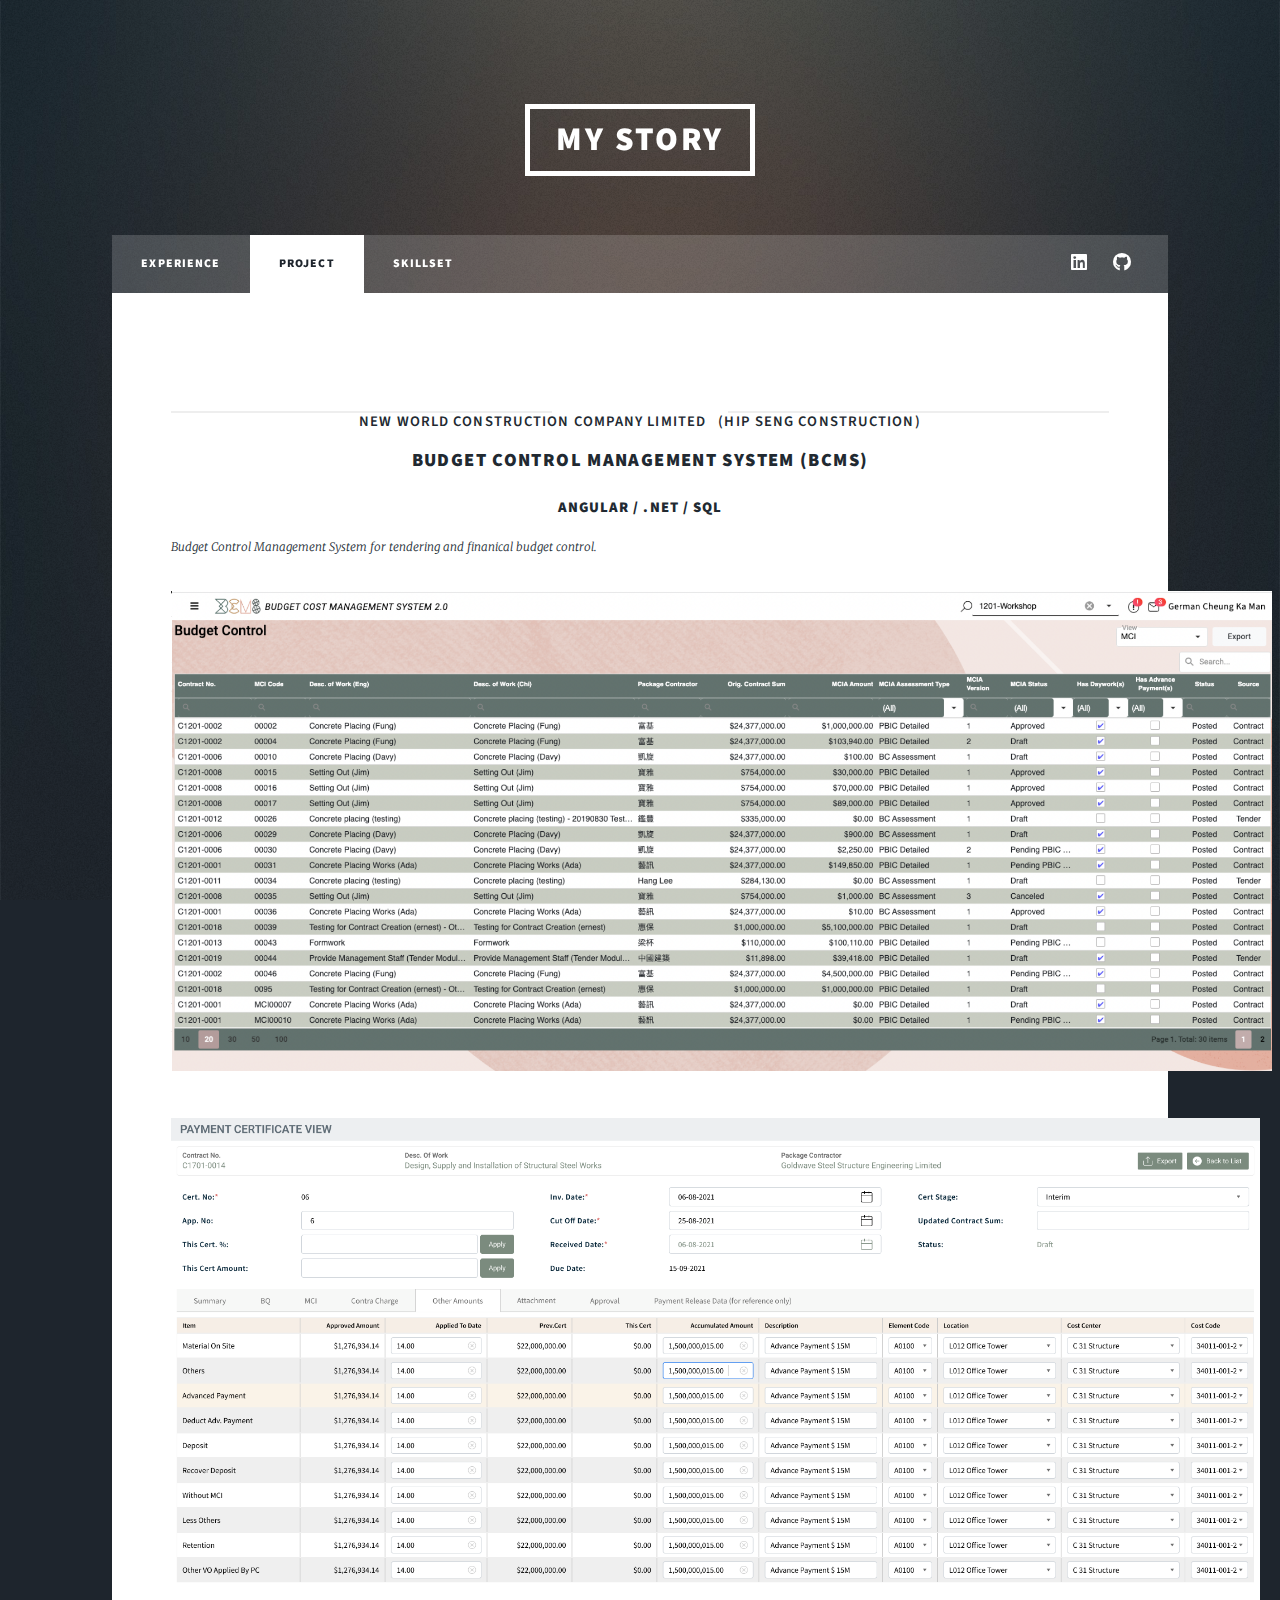
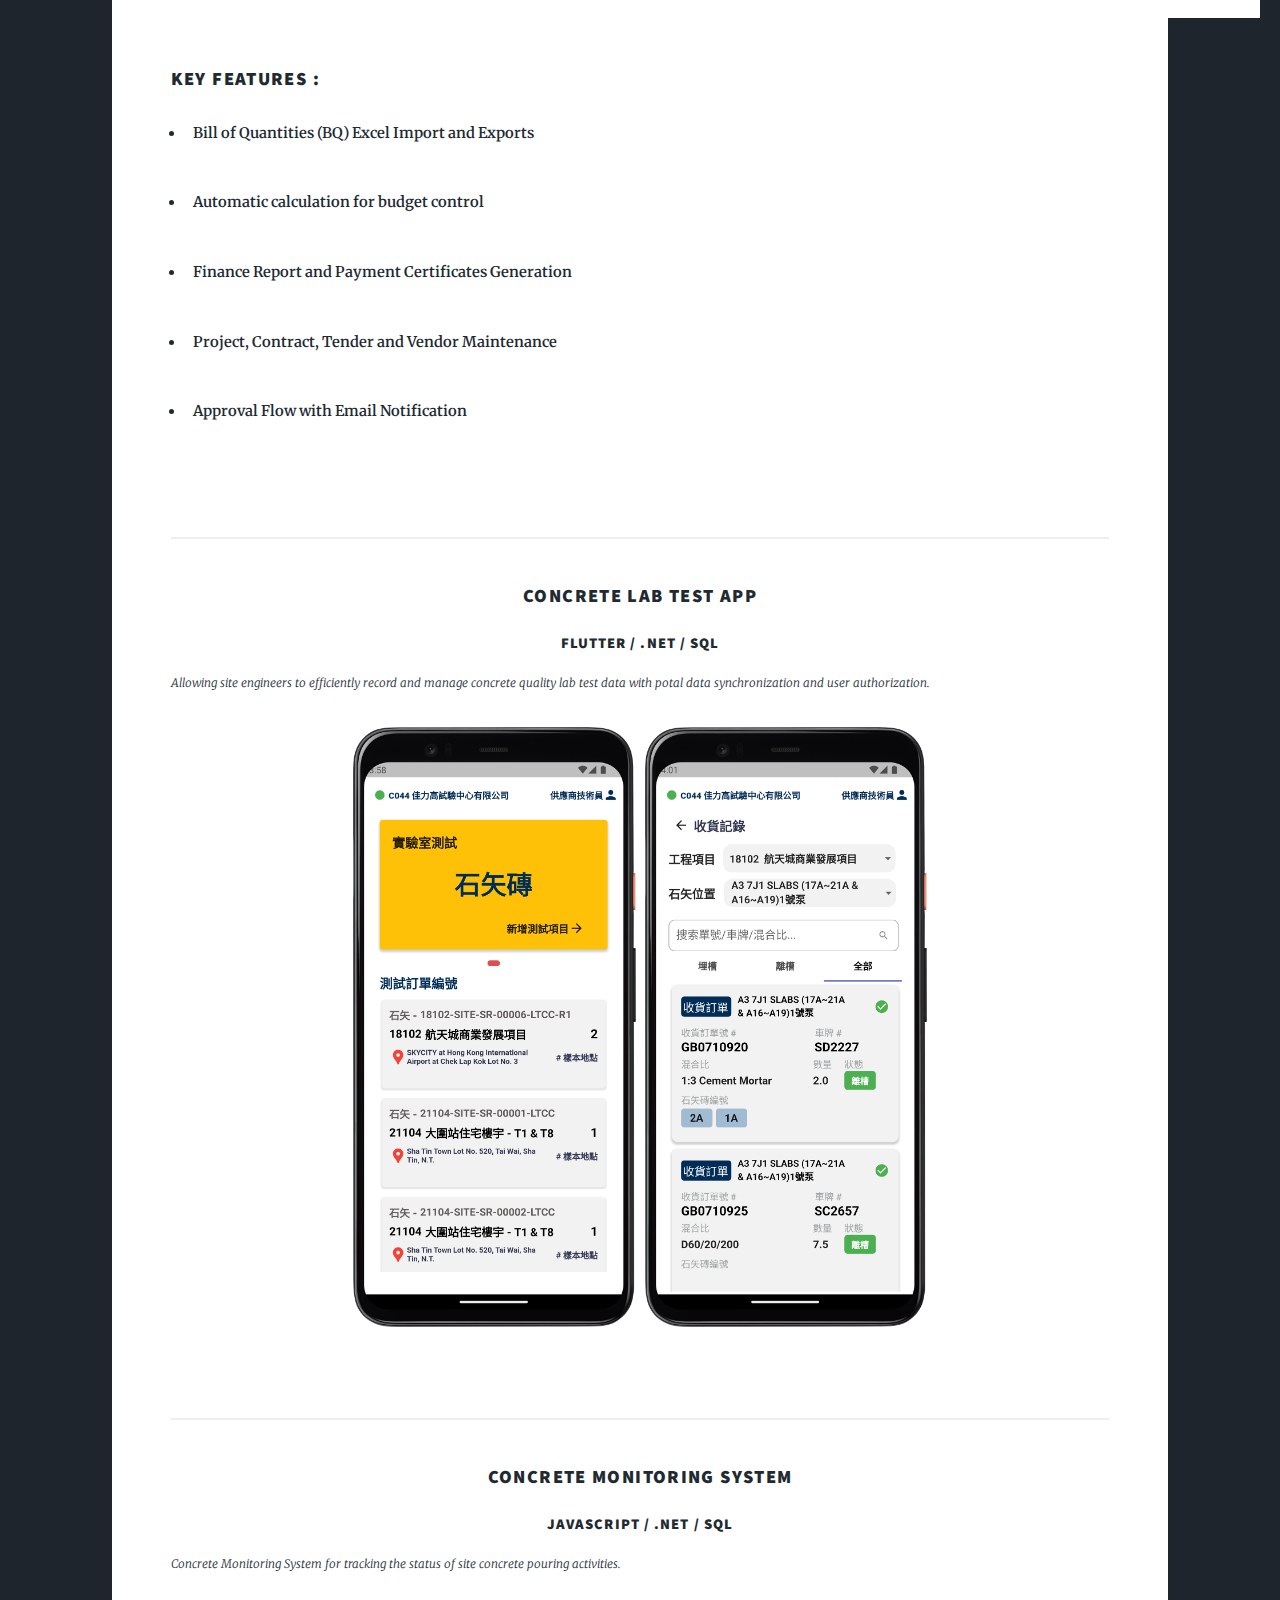
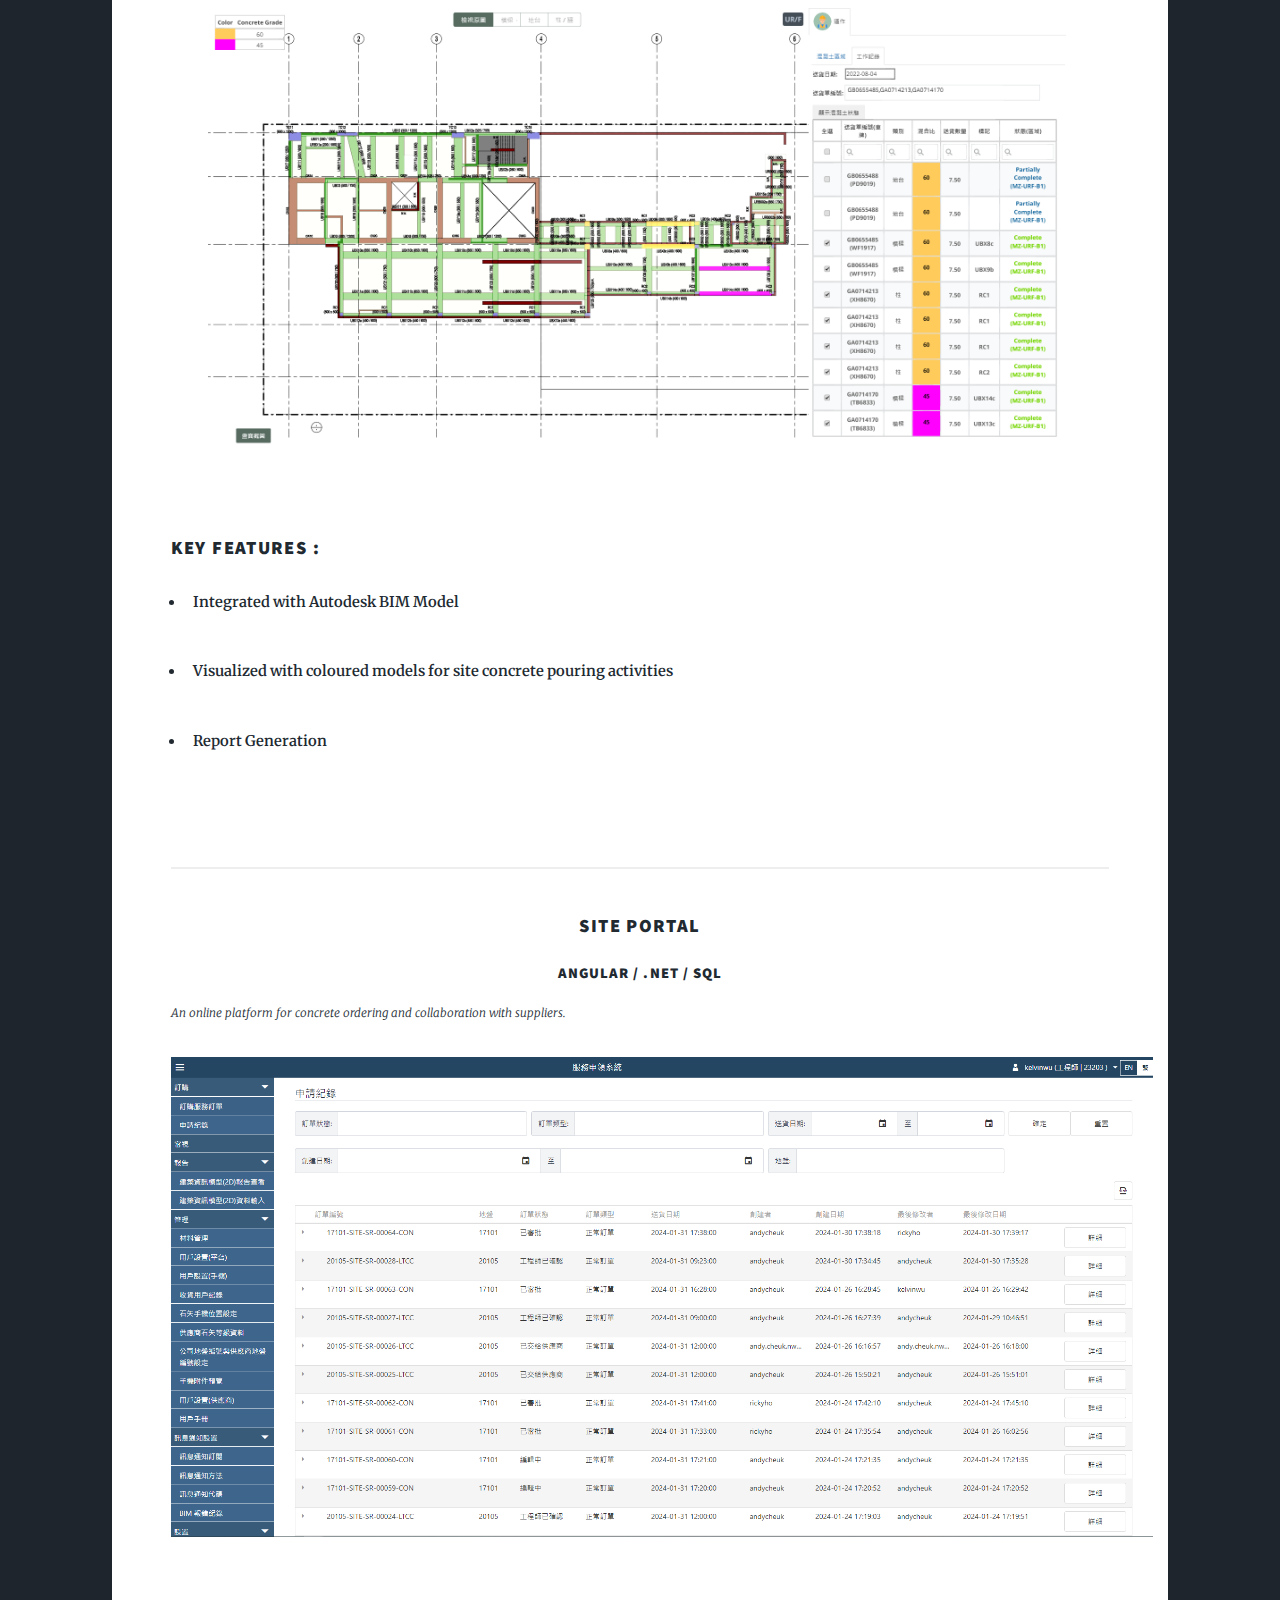
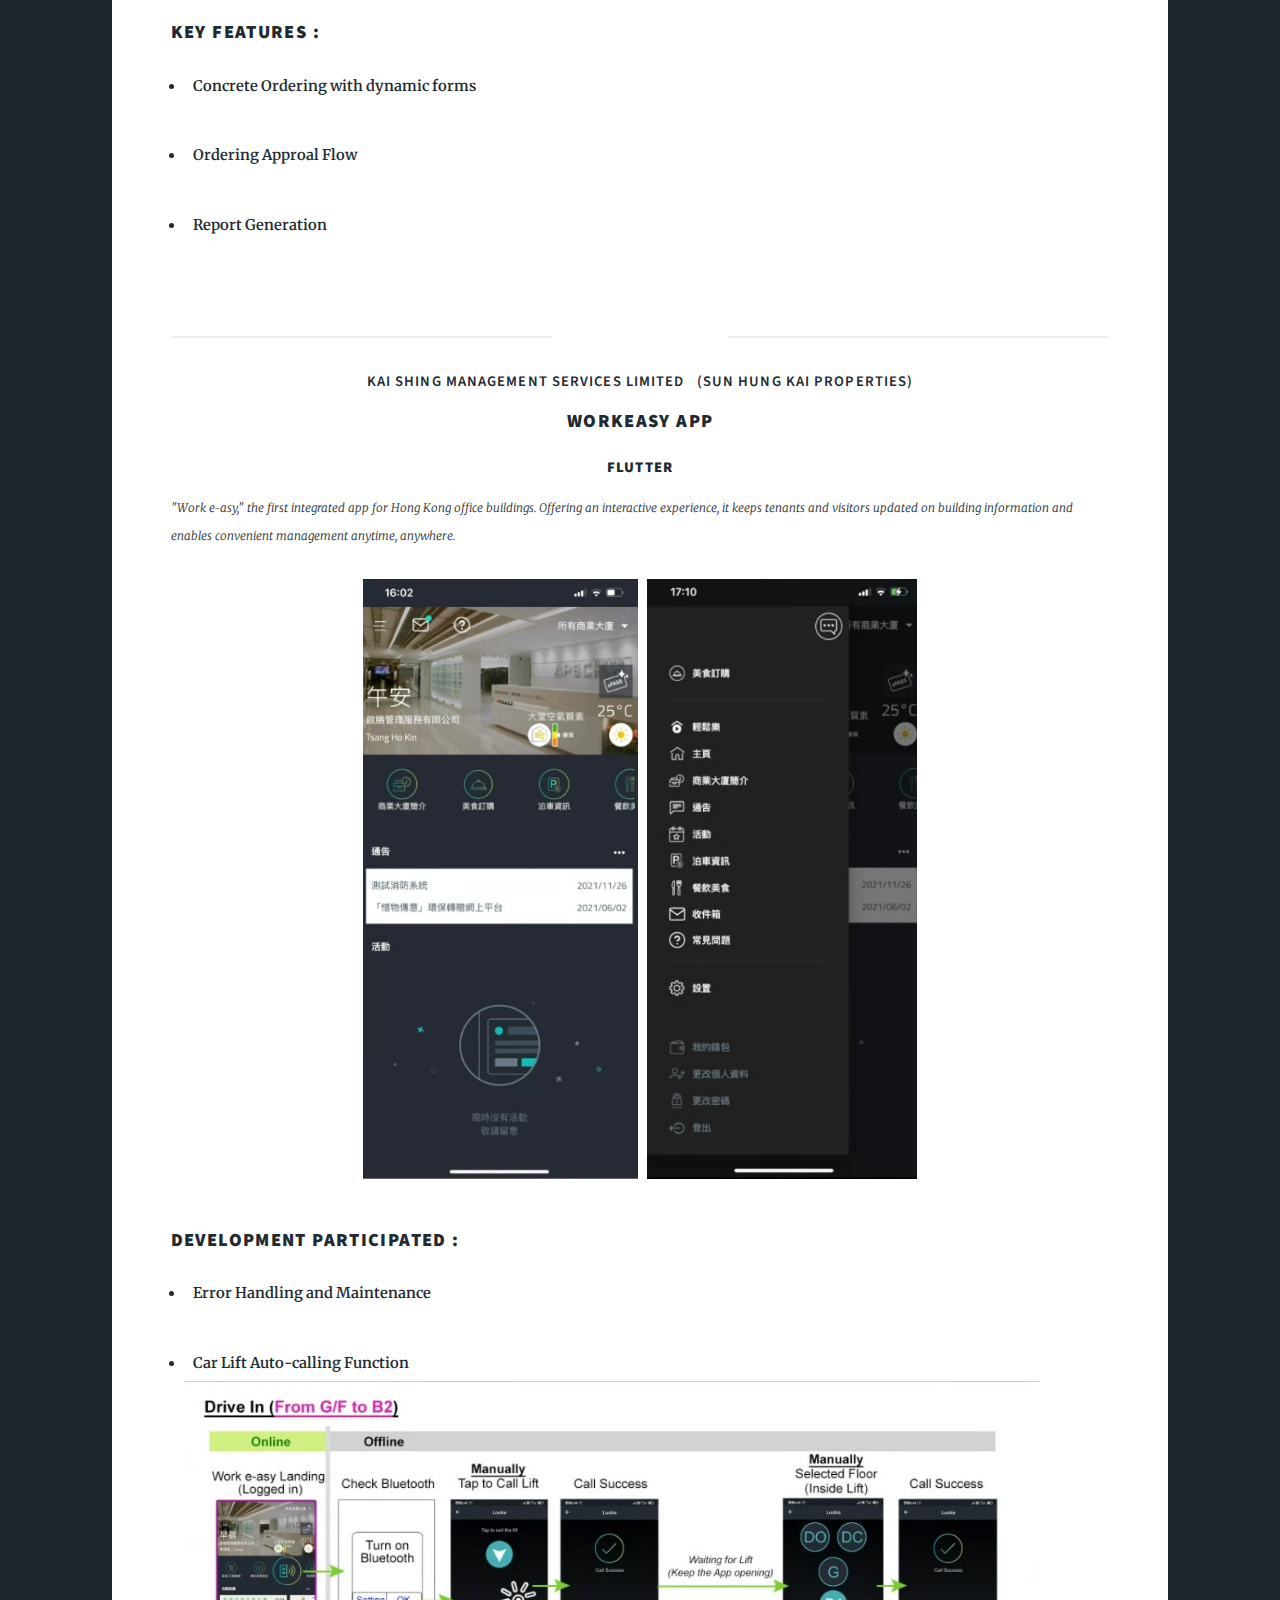
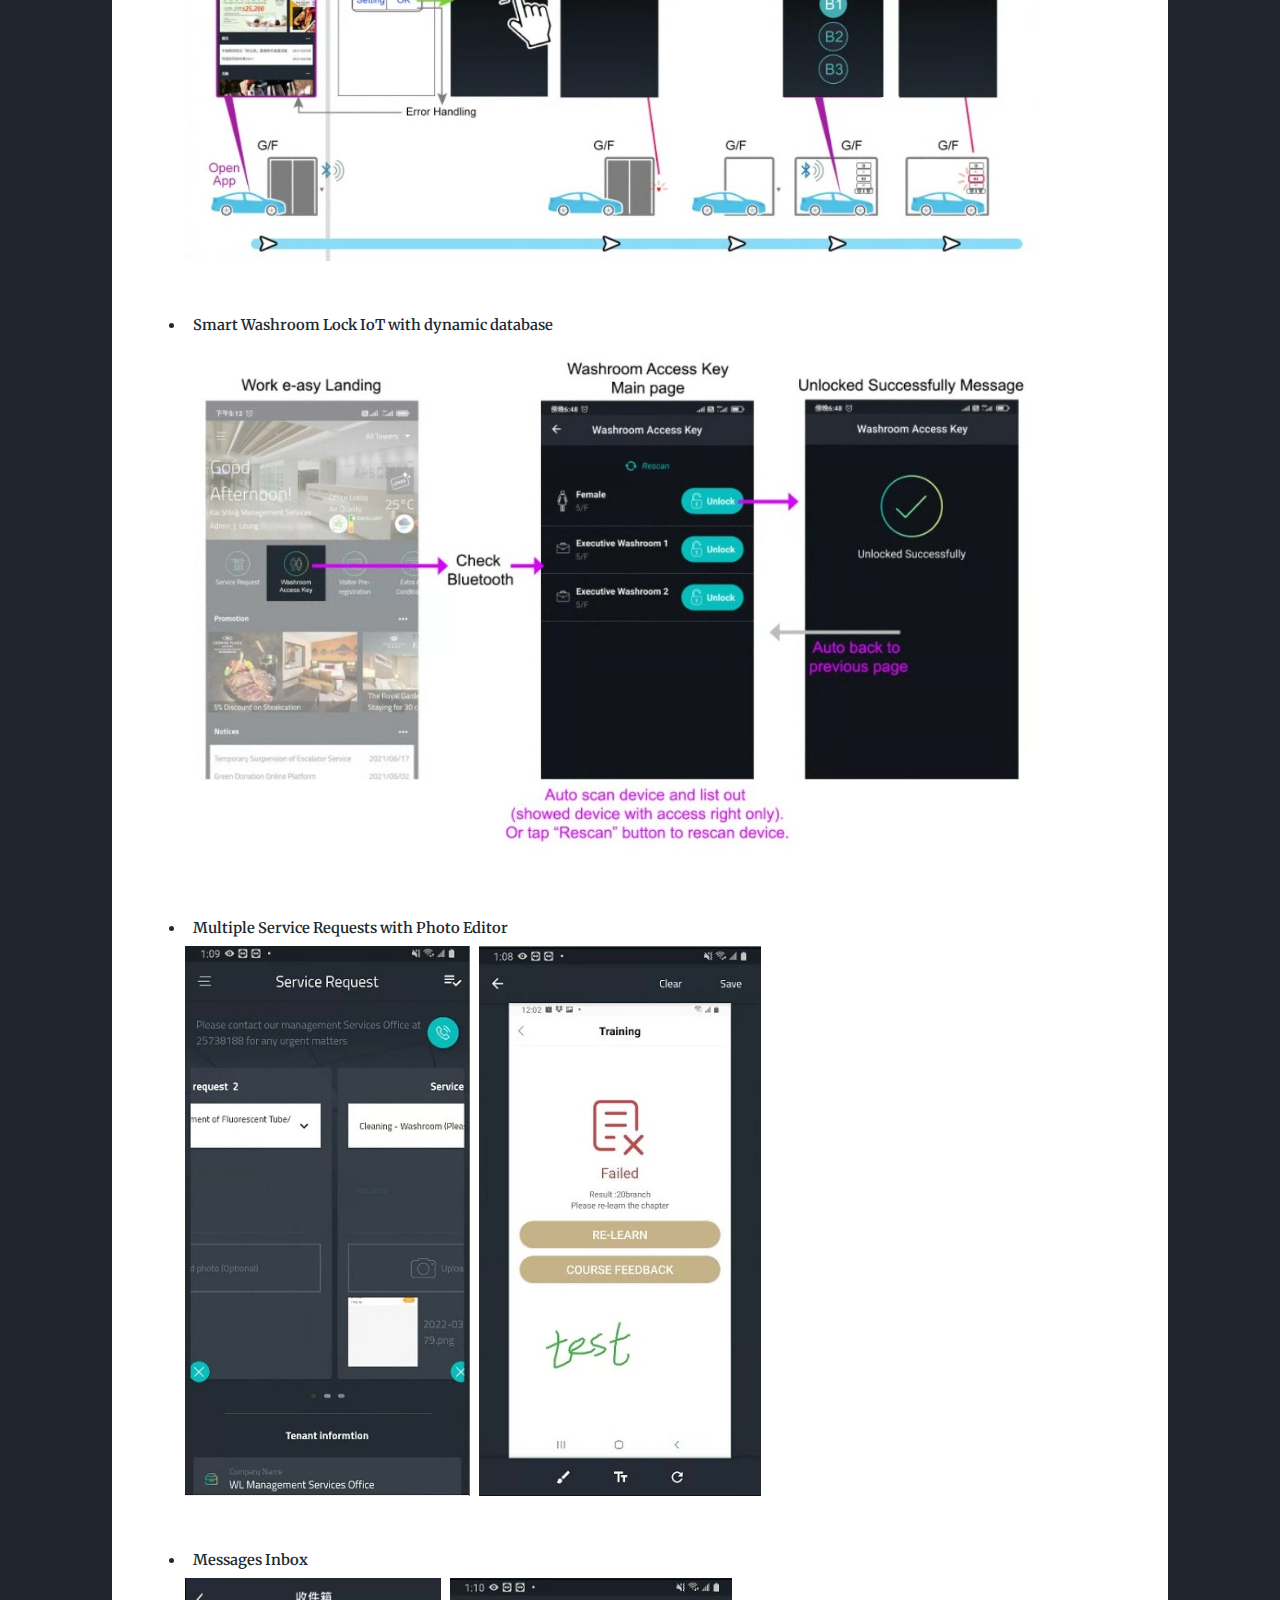
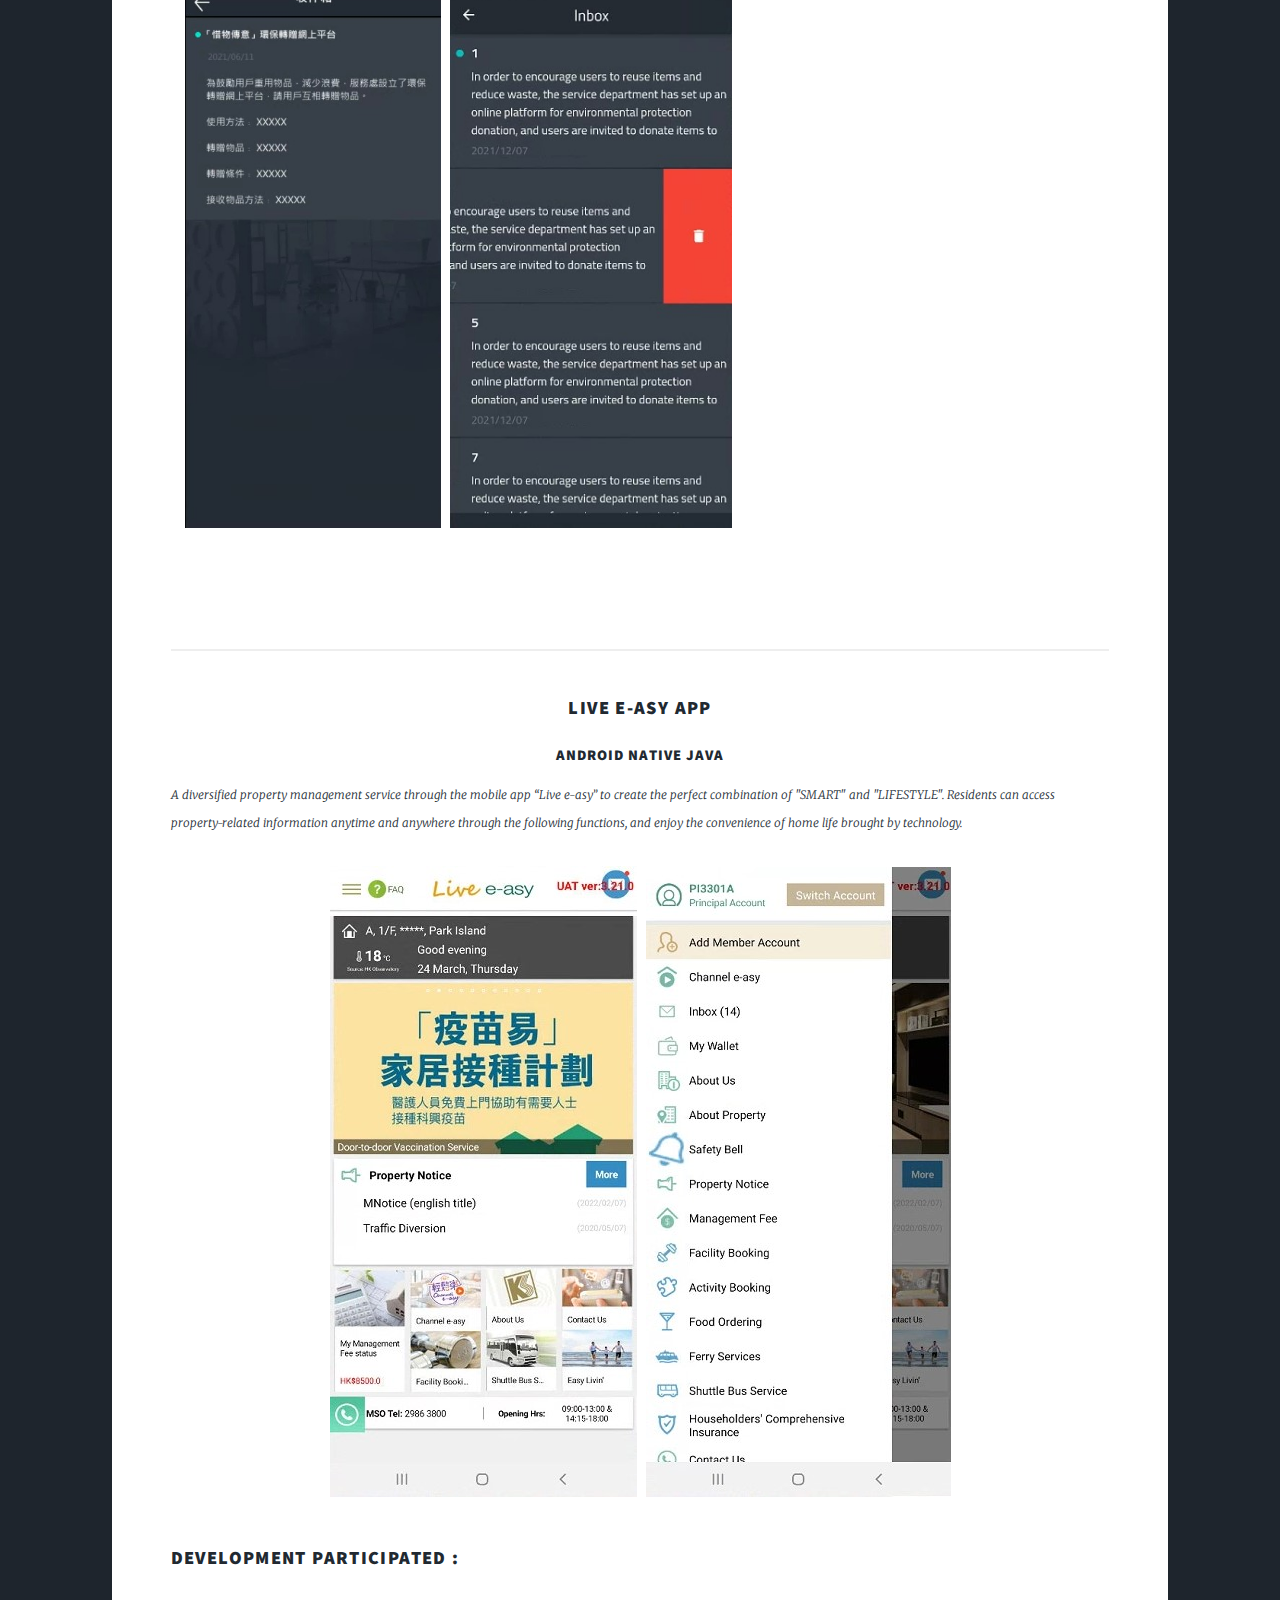
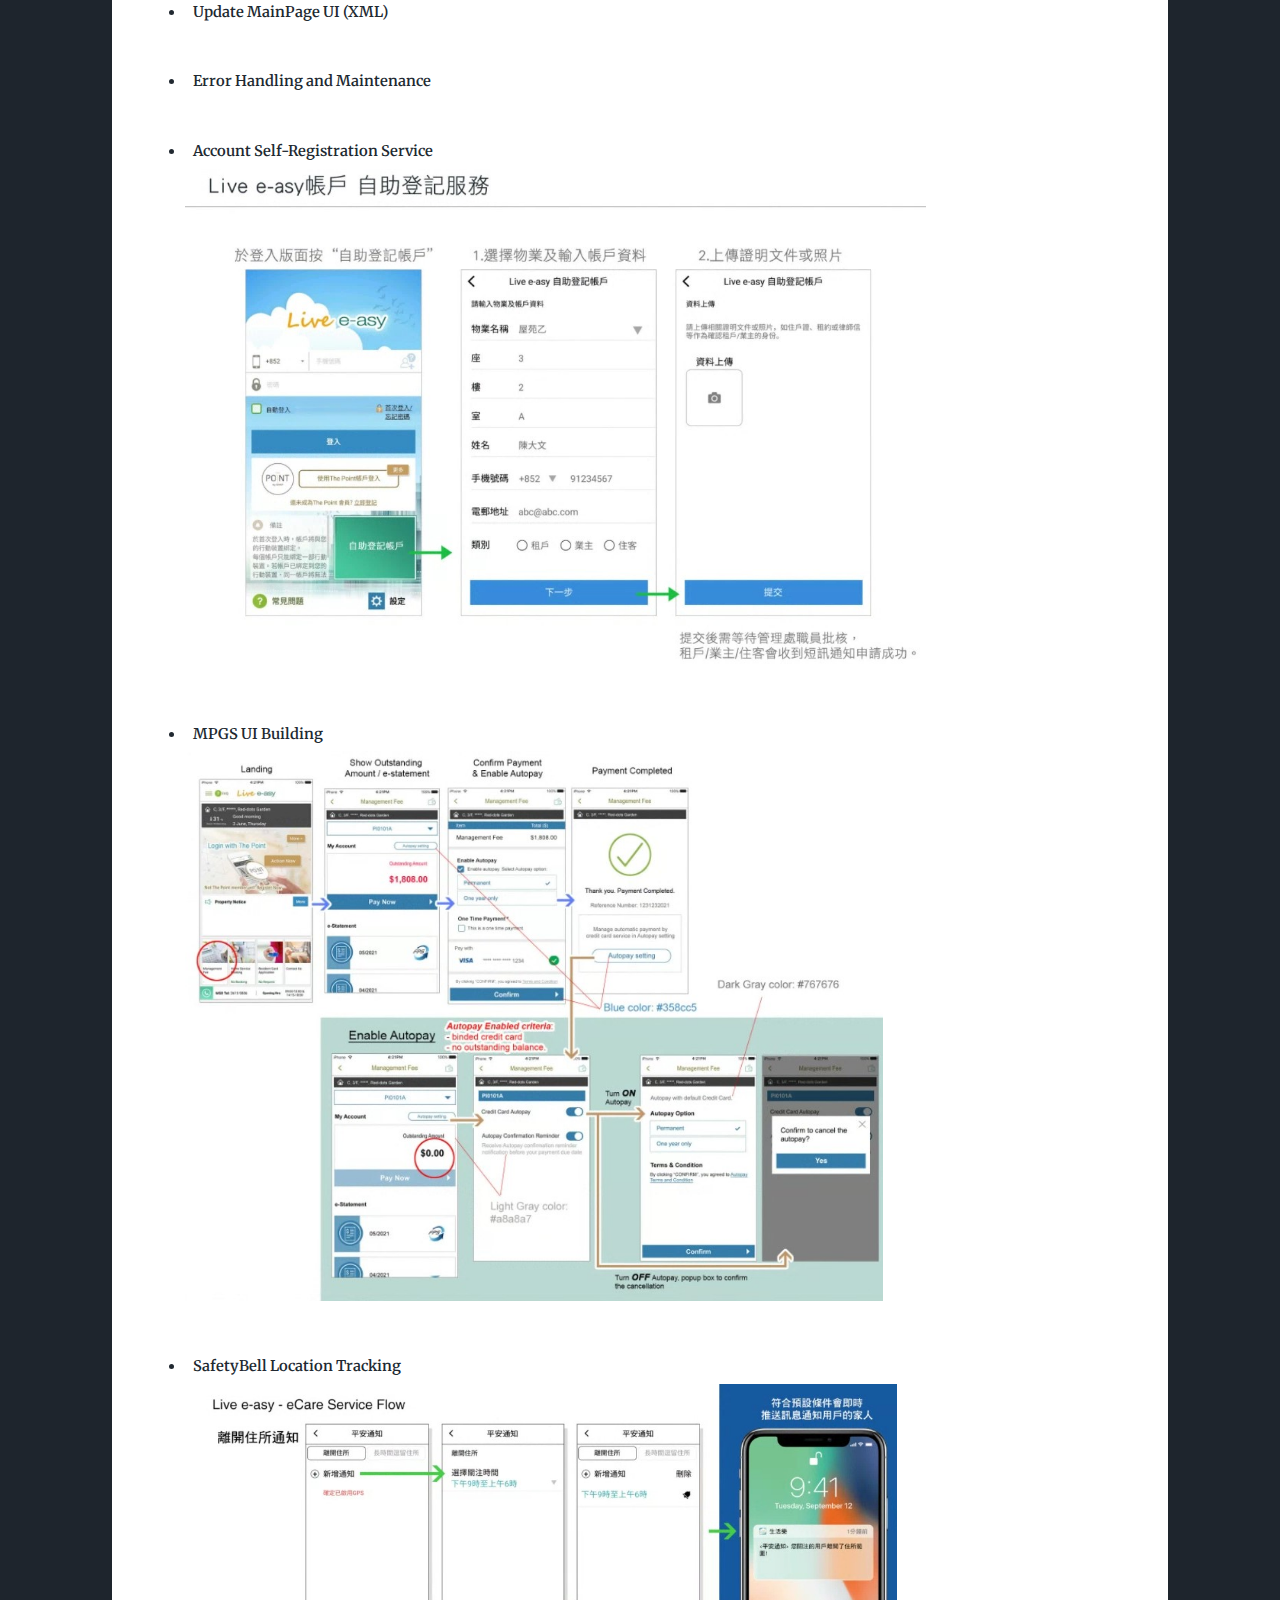
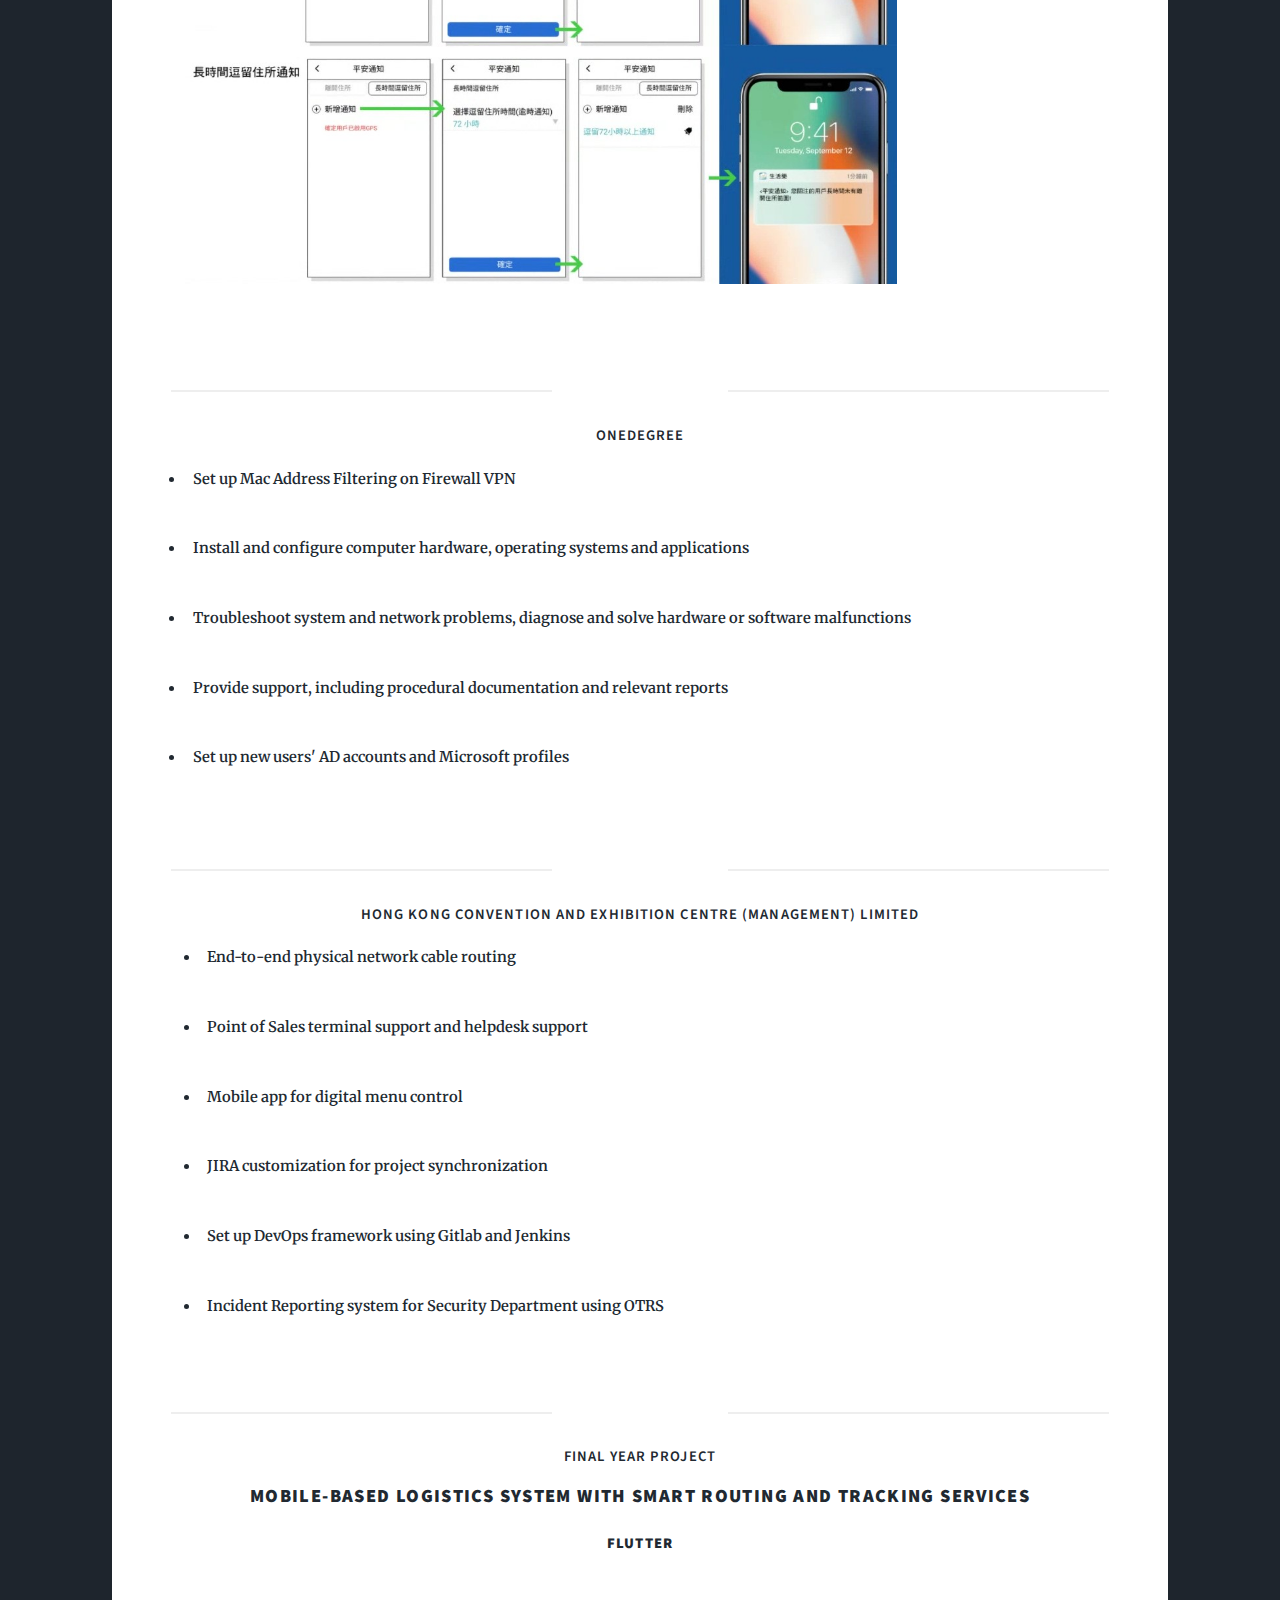
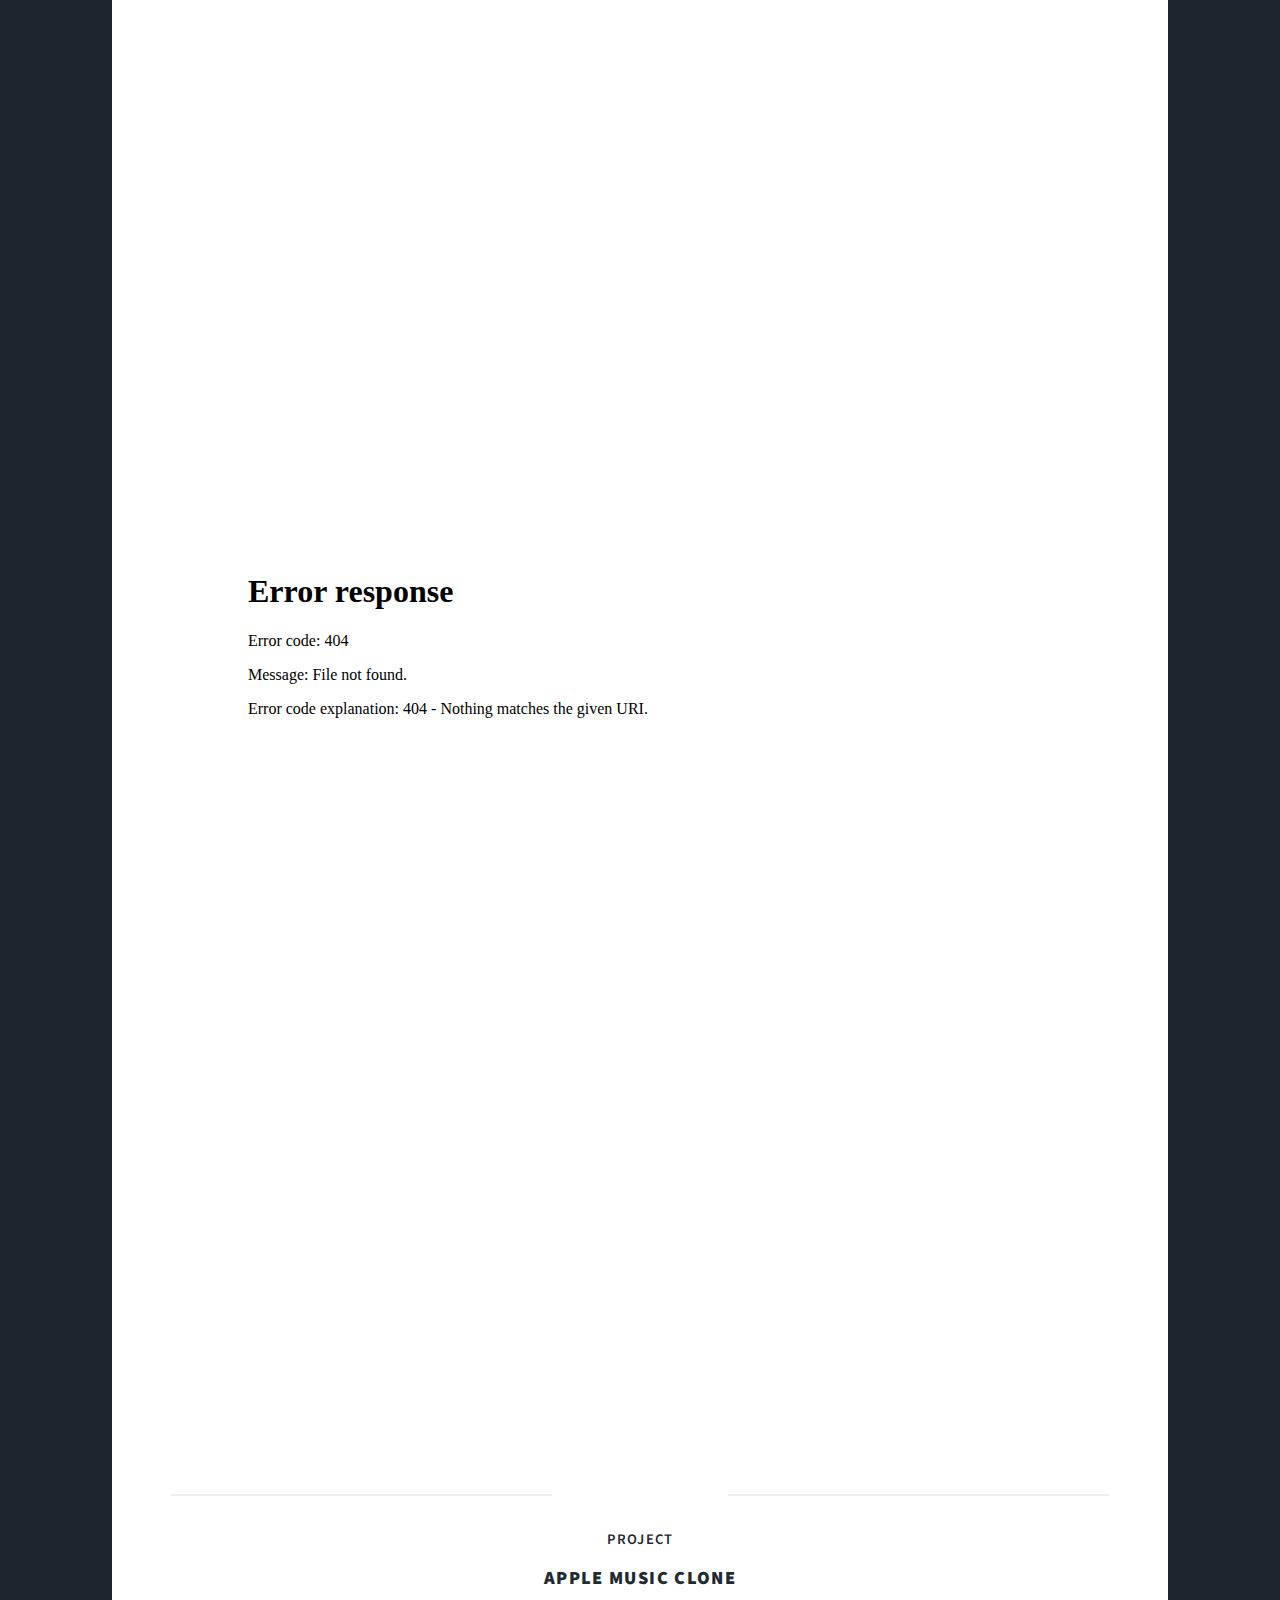
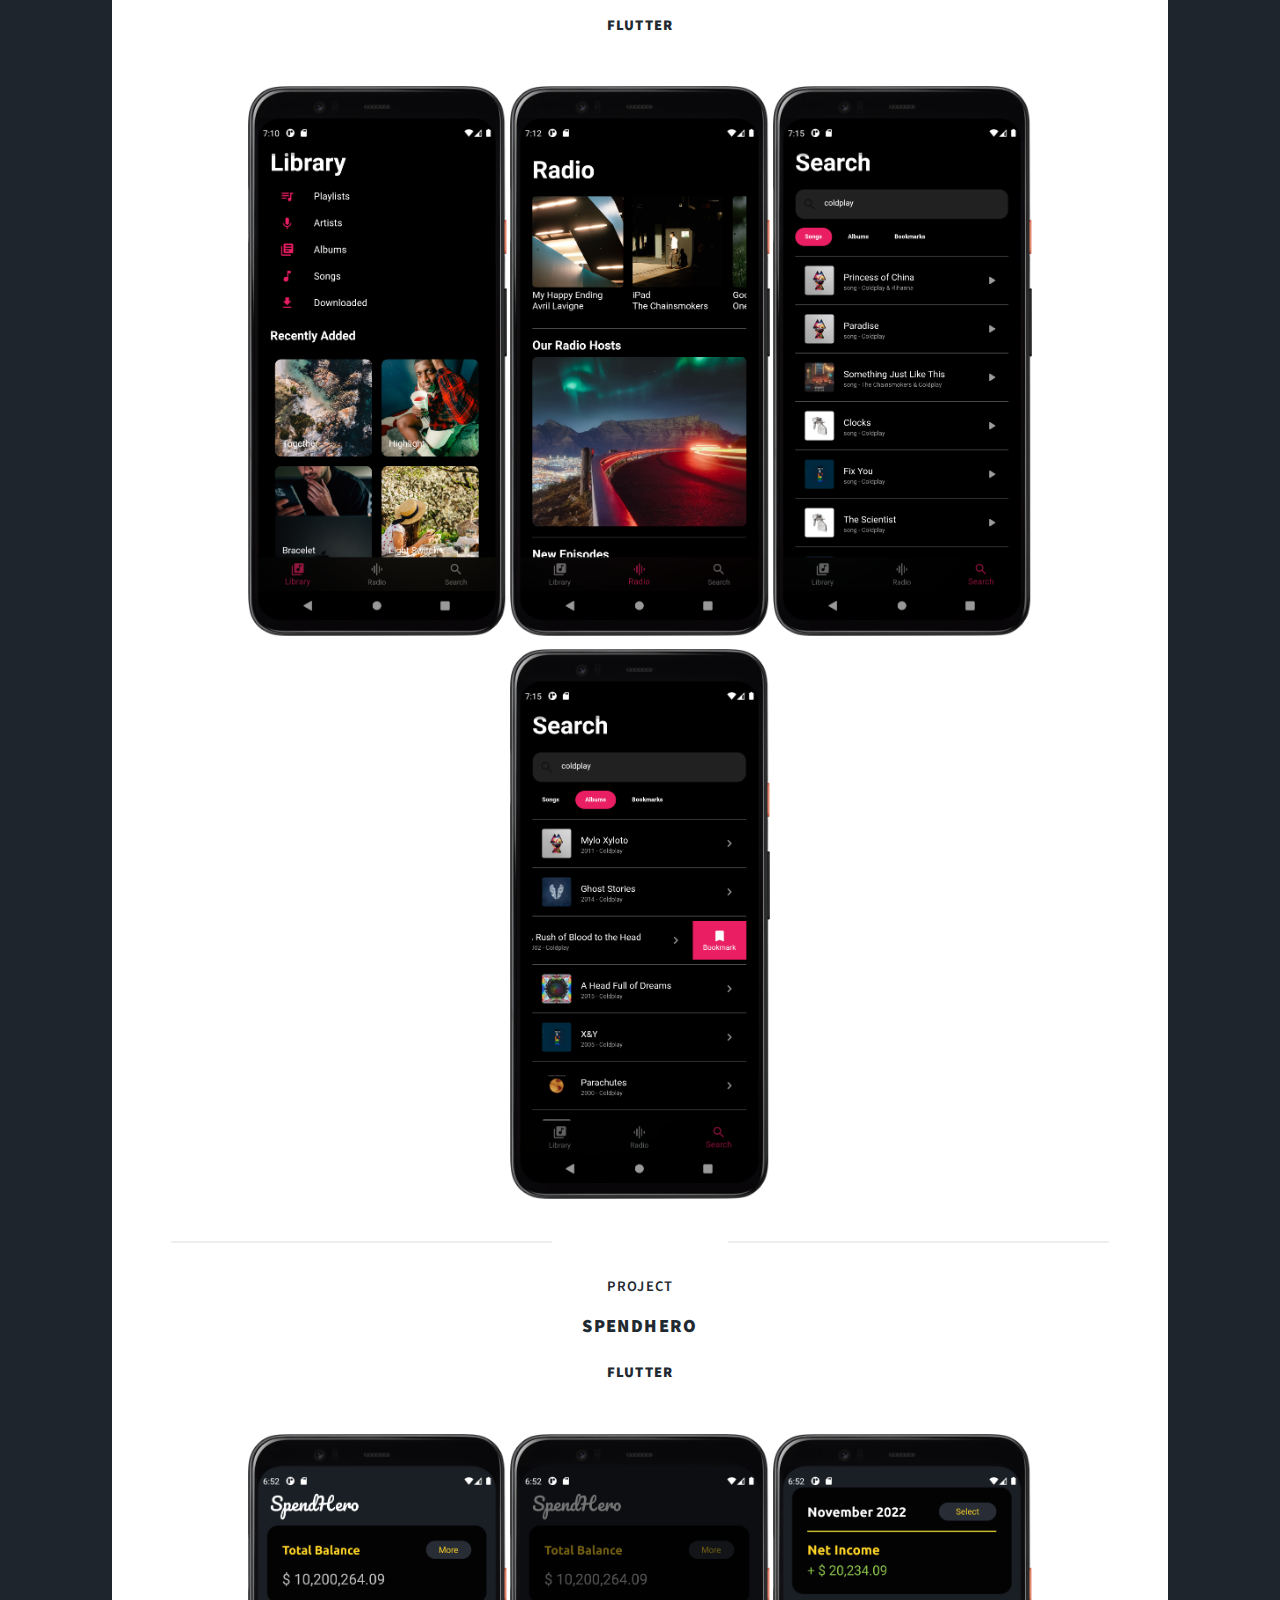
==== commit 350a50c4: "update hs projects" ====
--- a/project.html
+++ b/project.html
@@ -45,12 +45,102 @@
 			<section class="post">
 				<header class="major">
 					<span class="date" id="section_hs"> </span>
-					<br>
 					<h4><strong>New World Construction Company Limited &nbsp; (Hip Seng Construction)</strong></h4>
-					<h3>Concrete Lab Test App</h3>
-					<h4>Flutter / .Net / SQL</h4>
+					<h3>Budget Control Management System (BCMS)</h3>
+					<h4>Angular / .Net / SQL </h4>
+					<p style="text-align:left;">Budget Control Management System for tendering and finanical budget
+						control.
+
+					<div><img src="images/bcms__main.png" alt="" height="480" /> &nbsp; <img
+							src="images/bcms__detail.png" alt="" height="500" /></div>
+					<br>
+					<h3 style="text-align:left;">Key Features : </h3>
+					<div class="workeasy_list">
+						<strong>
+							<ul>
+								<li>Bill of Quantities (BQ) Excel Import and Exports</li>
+								<br>
+								<li>Automatic calculation for budget control</li>
+								<br>
+								<li>Finance Report and Payment Certificates Generation</li>
+								<br>
+								<li>Project, Contract, Tender and Vendor Maintenance</li>
+								<br>
+								<li>Approval Flow with Email Notification</li>
+								<br>
+							</ul>
+						</strong>
+					</div>
+					</p>
+					<hr />
+					<h3>Concrete Lab Test App </h3>
+					<h4>Flutter / .Net / SQL </h4>
 					<p style="text-align:left;">Allowing site engineers to efficiently record and manage concrete
 						quality lab test data with potal data synchronization and user authorization.
+
+					<div><img src="images/labtest_main.png" alt="" height="600" /> &nbsp; <img
+							src="images/labtest_details.png" alt="" height="600" /></div>
+					<br>
+					</p>
+					<hr />
+
+					<h3>Concrete Monitoring System</h3>
+					<h4>Javascript / .Net / SQL </h4>
+					<p style="text-align:left;">Concrete Monitoring System for tracking the status of site concrete
+						pouring activities.
+
+					<div><img src="images/concrete_main.jpeg" alt="" height="480" /> &nbsp;
+					</div>
+					<br>
+					<h3 style="text-align:left;">Key Features : </h3>
+					<div class="workeasy_list">
+						<strong>
+							<ul>
+								<li>Integrated with Autodesk BIM Model</li>
+								<br>
+								<li>Visualized with coloured models for site concrete
+									pouring activities</li>
+								<br>
+								<li>Report Generation</li>
+								<br>
+							</ul>
+						</strong>
+					</div>
+					</p>
+					<hr />
+					<h3>Site Portal</h3>
+					<h4>Angular / .Net / SQL </h4>
+					<p style="text-align:left;">An online platform for concrete ordering and collaboration with
+						suppliers.
+
+					<div><img src="images/site_portal_main.png" alt="" height="480" /> &nbsp;
+					</div>
+					<br>
+					<h3 style="text-align:left;">Key Features : </h3>
+					<div class="workeasy_list">
+						<strong>
+							<ul>
+								<li>Concrete Ordering with dynamic forms</li>
+								<br>
+								<li>Ordering Approal Flow</li>
+								<br>
+								<li>Report Generation</li>
+								<br>
+							</ul>
+						</strong>
+					</div>
+					</p>
+				</header>
+
+				<header class="major">
+					<span class="date" id="section_kaishing"> </span>
+					<br>
+					<h4><strong>Kai Shing Management Services Limited &nbsp; (Sun Hung Kai Properties)</strong></h4>
+					<h3>Workeasy App</h3>
+					<h4>Flutter</h4>
+					<p style="text-align:left;">"Work e-asy," the first integrated app for Hong Kong office buildings.
+						Offering an interactive experience, it keeps tenants and visitors updated on building
+						information and enables convenient management anytime, anywhere.
 
 					<div><img src="images/workeasy_mainpage.jpg" alt="" height="600" /> &nbsp; <img
 							src="images/workeasy_mainpage2.jpg" alt="" height="600" /></div>
@@ -75,83 +165,6 @@
 								<div><img src="images/workeasy_inbox2.jpg" alt="" height="550" /> &nbsp; <img
 										src="images/workeasy_inbox3.jpg" alt="" height="550" /> </div>
 								<br>
-								<li>Workeasy &nbsp; China Version - Lift Calling Function</li>
-								<div><img src="images/workeasycn_calllift.jpg" alt="" height="500" /></div>
-							</ul>
-						</strong>
-					</div>
-					</p>
-					<hr />
-					<h3>Live E-asy App</h3>
-					<h4>Android Native Java</h4>
-					<p style="text-align:left;">A diversified property management service through the mobile app “Live
-						e-asy” to create the perfect combination of "SMART" and "LIFESTYLE". Residents can access
-						property-related information anytime and anywhere through the following functions, and enjoy the
-						convenience of home life brought by technology.
-
-					<div><img src="images/liveeasy_mainpage1.jpg" alt="" /> &nbsp; <img
-							src="images/liveeasy_mainpage2.jpg" alt="" /></div>
-					<br>
-					<h3 style="text-align:left;">Development Participated : </h3>
-					<div class="workeasy_list">
-						<strong>
-							<ul>
-								<li>Update MainPage UI (XML)</li>
-								<br>
-								<li>Error Handling and Maintenance</li>
-								<br>
-								<li>Account Self-Registration Service</li>
-								<div><img src="images/liveeasy_selfreg.jpg" alt="" height="500" /></div>
-								<br>
-								<li>MPGS UI Building</li>
-								<div><img src="images/liveeasy_mpgs.jpg" alt="" height="550" /></div>
-								<br>
-								<li>SafetyBell Location Tracking</li>
-								<div><img src="images/liveeasy_safetybell.jpg" alt="" height="500" /></div>
-								<br>
-							</ul>
-						</strong>
-					</div>
-					</p>
-				</header>
-
-				<header class="major">
-					<span class="date" id="section_kaishing"> </span>
-					<br>
-					<h4><strong>Kai Shing Management Services Limited &nbsp; (Sun Hung Kai Properties)</strong></h4>
-					<h3>Workeasy App</h3>
-					<h4>Flutter</h4>
-					<p style="text-align:left;">The first tailor-made integrated app for office buildings in Hong Kong.
-						This brand-new app will offer tenants and visitors an interactive experience to keep abreast of
-						the latest office building information. The “Work e-asy” expands Kai Shing’s service beyond
-						office buildings as it not only brings users practical information related to our office
-						buildings, but also enables tenants to manage and know everything anytime, anywhere.
-
-					<div><img src="images/workeasy_mainpage.jpg" alt="" height="600" /> &nbsp; <img
-							src="images/workeasy_mainpage2.jpg" alt="" height="600" /></div>
-					<br>
-					<h3 style="text-align:left;">Development Participated : </h3>
-					<div class="workeasy_list">
-						<strong>
-							<ul>
-								<li>Error Handling and Maintenance</li>
-								<br>
-								<li>Car Lift Auto-calling Function</li>
-								<div><img src="images/workeasy_carlift.jpg" alt="" height="480" /></div>
-								<br>
-								<li>Smart Washroom Lock IoT with dynamic database</li>
-								<div><img src="images/workeasy_washroom.jpg" alt="" height="520" /></div>
-								<br>
-								<li>Multiple Service Requests with Photo Editor</li>
-								<div><img src="images/workeasy_services1.jpg" alt="" height="550" /> &nbsp; <img
-										src="images/workeasy_services2.jpg" alt="" height="550" /></div>
-								<br>
-								<li>Messages Inbox</li>
-								<div><img src="images/workeasy_inbox2.jpg" alt="" height="550" /> &nbsp; <img
-										src="images/workeasy_inbox3.jpg" alt="" height="550" /> </div>
-								<br>
-								<li>Workeasy &nbsp; China Version - Lift Calling Function</li>
-								<div><img src="images/workeasycn_calllift.jpg" alt="" height="500" /></div>
 							</ul>
 						</strong>
 					</div>
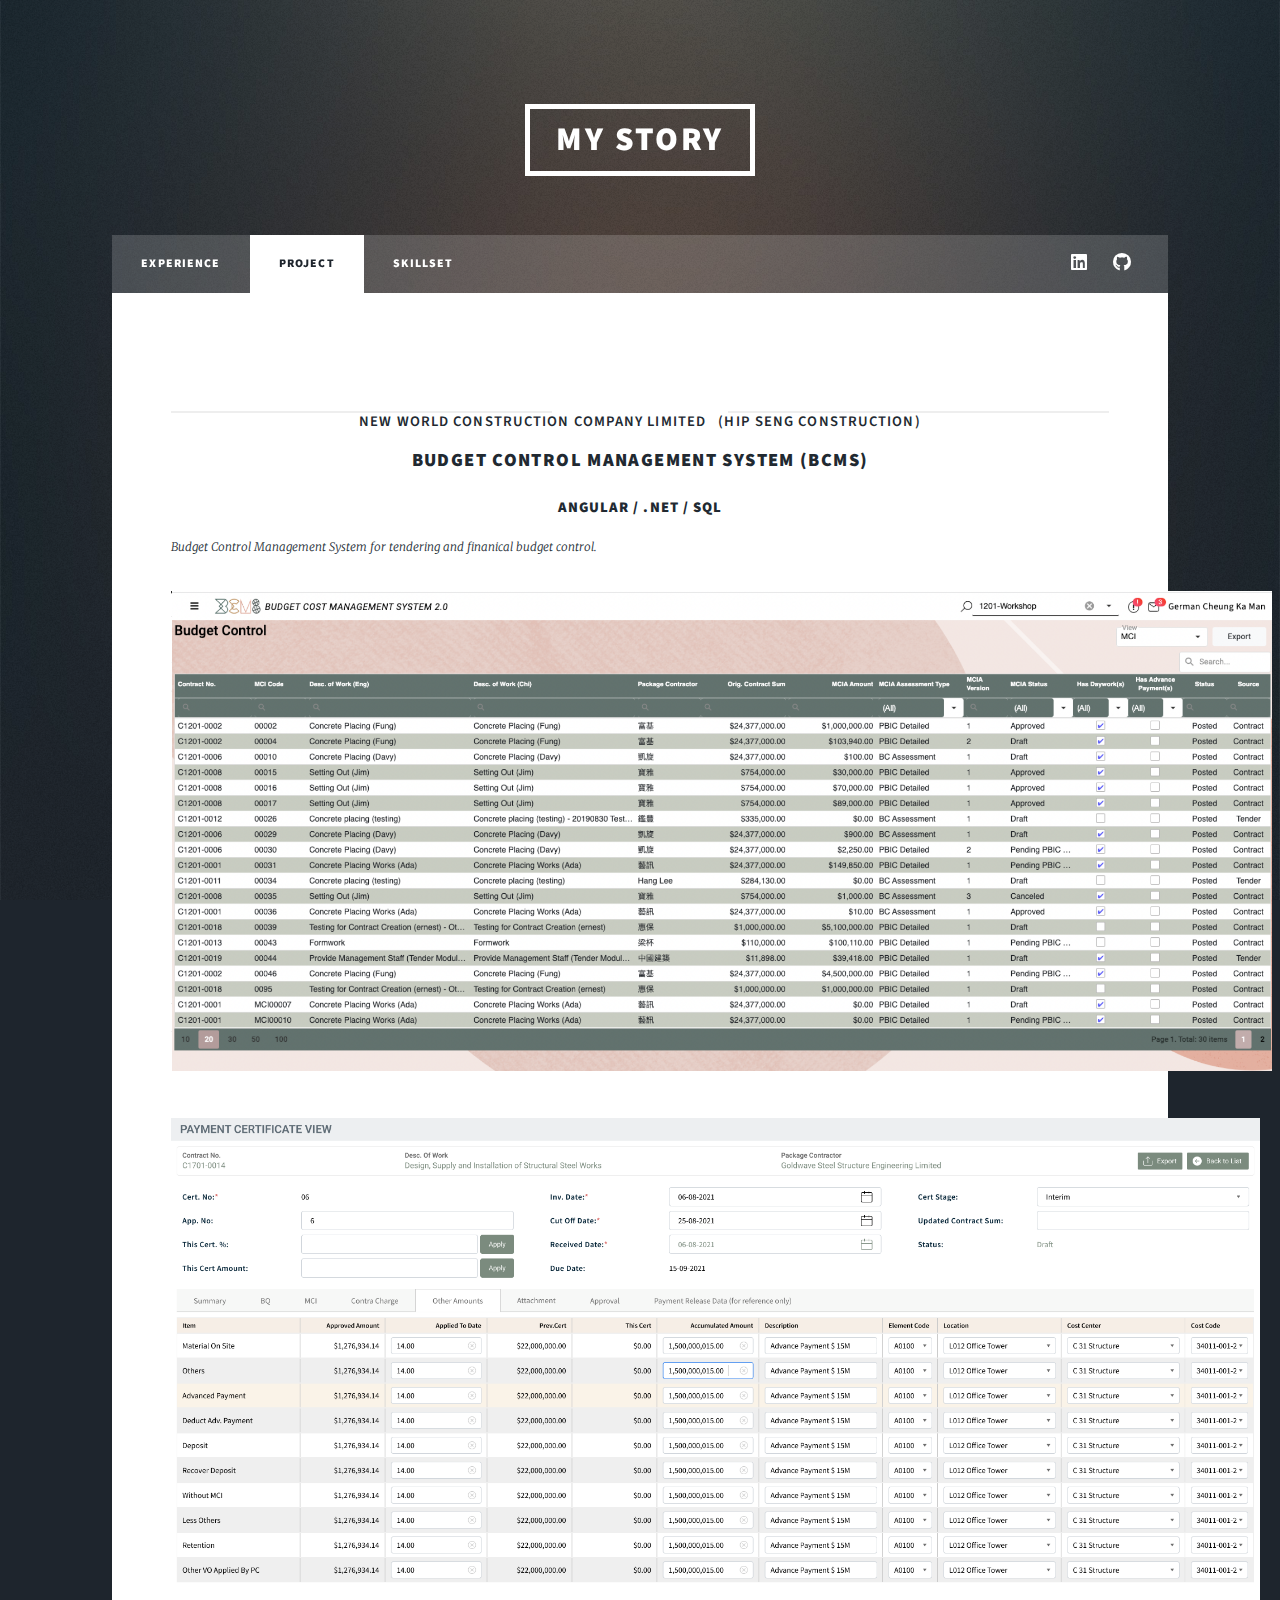
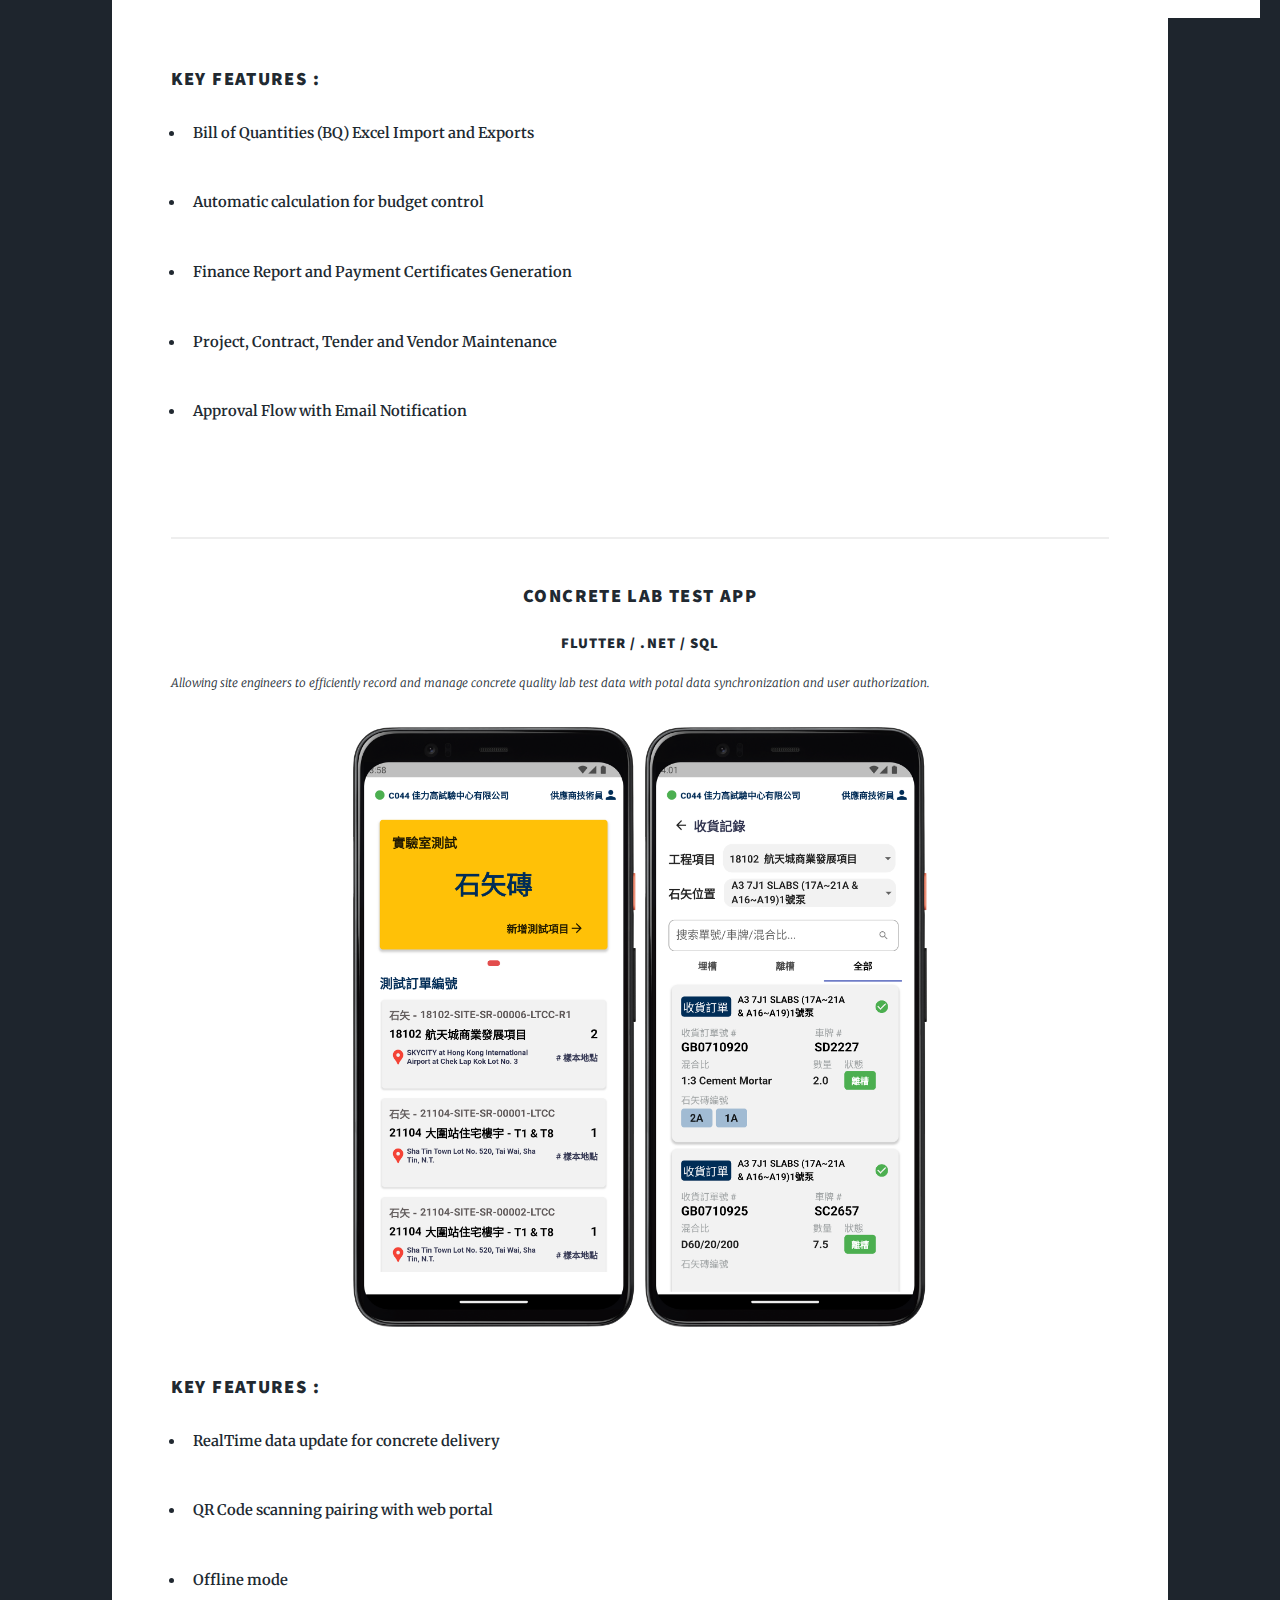
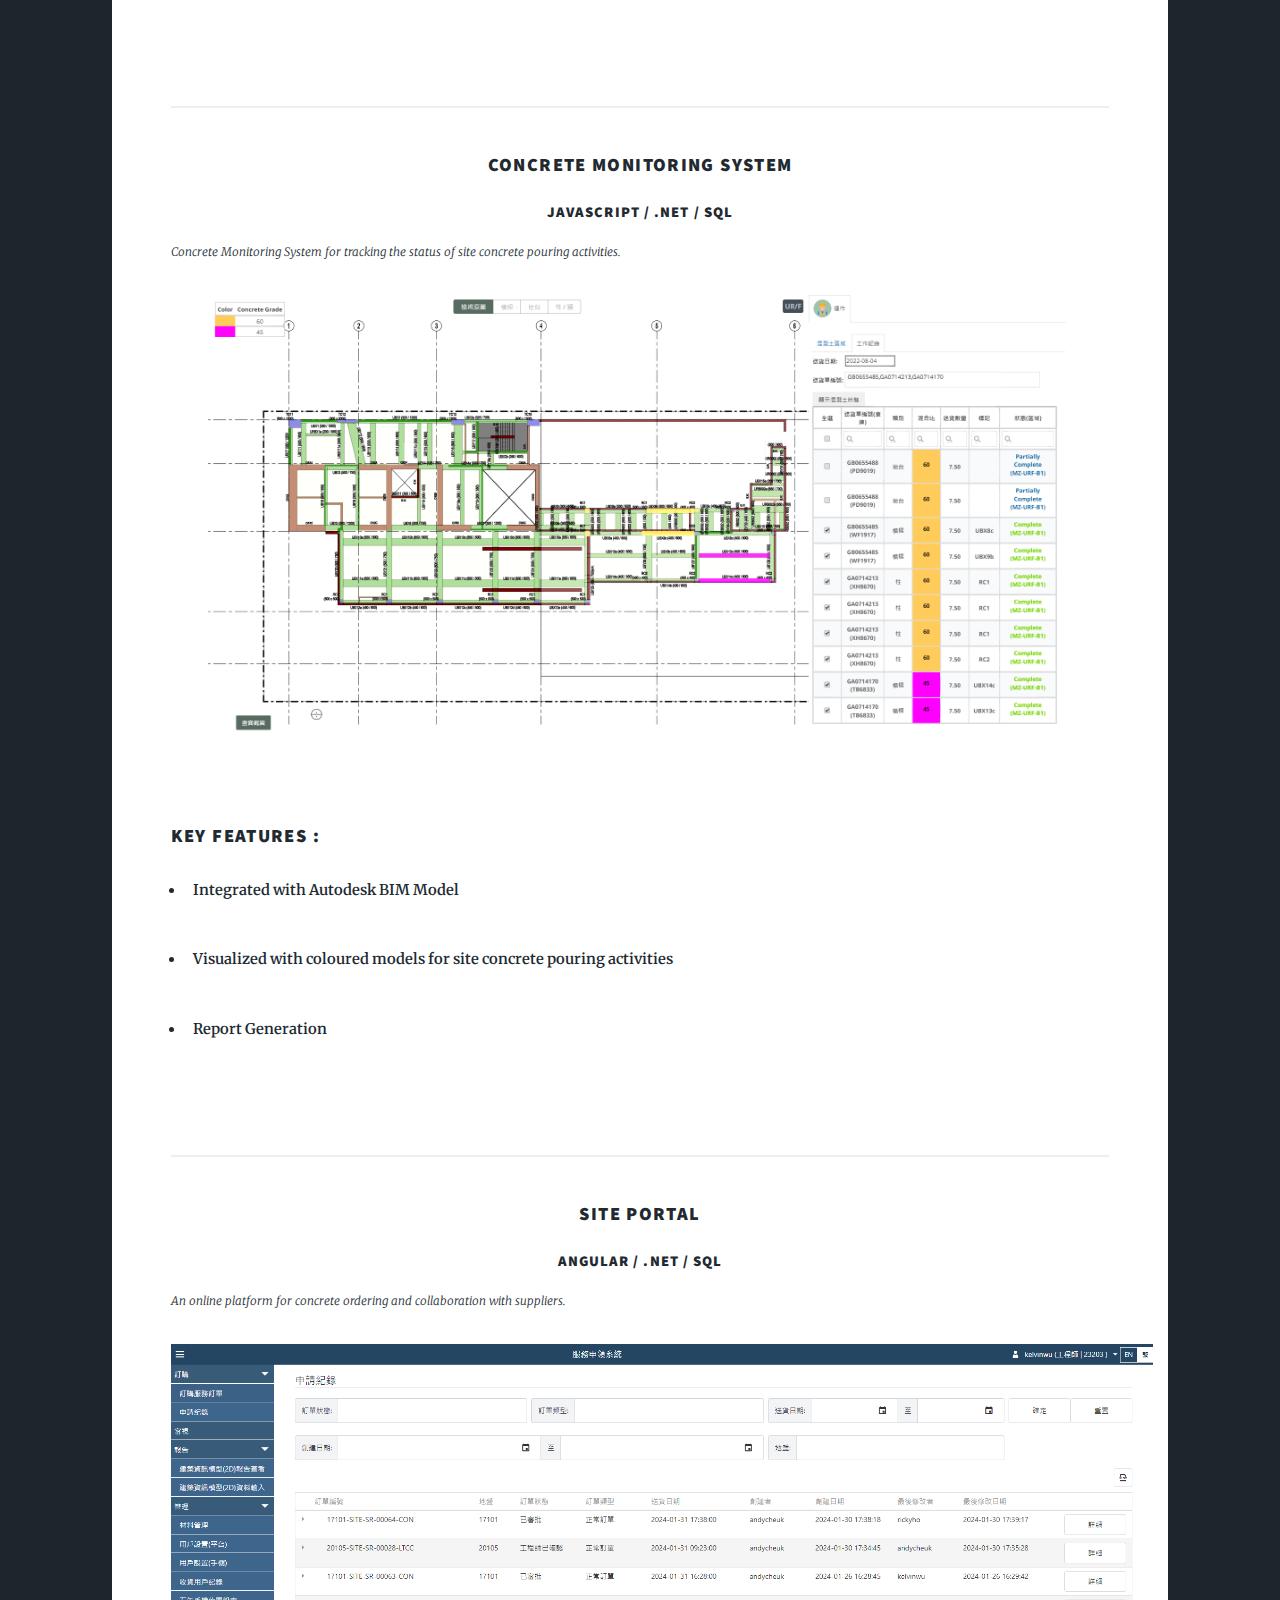
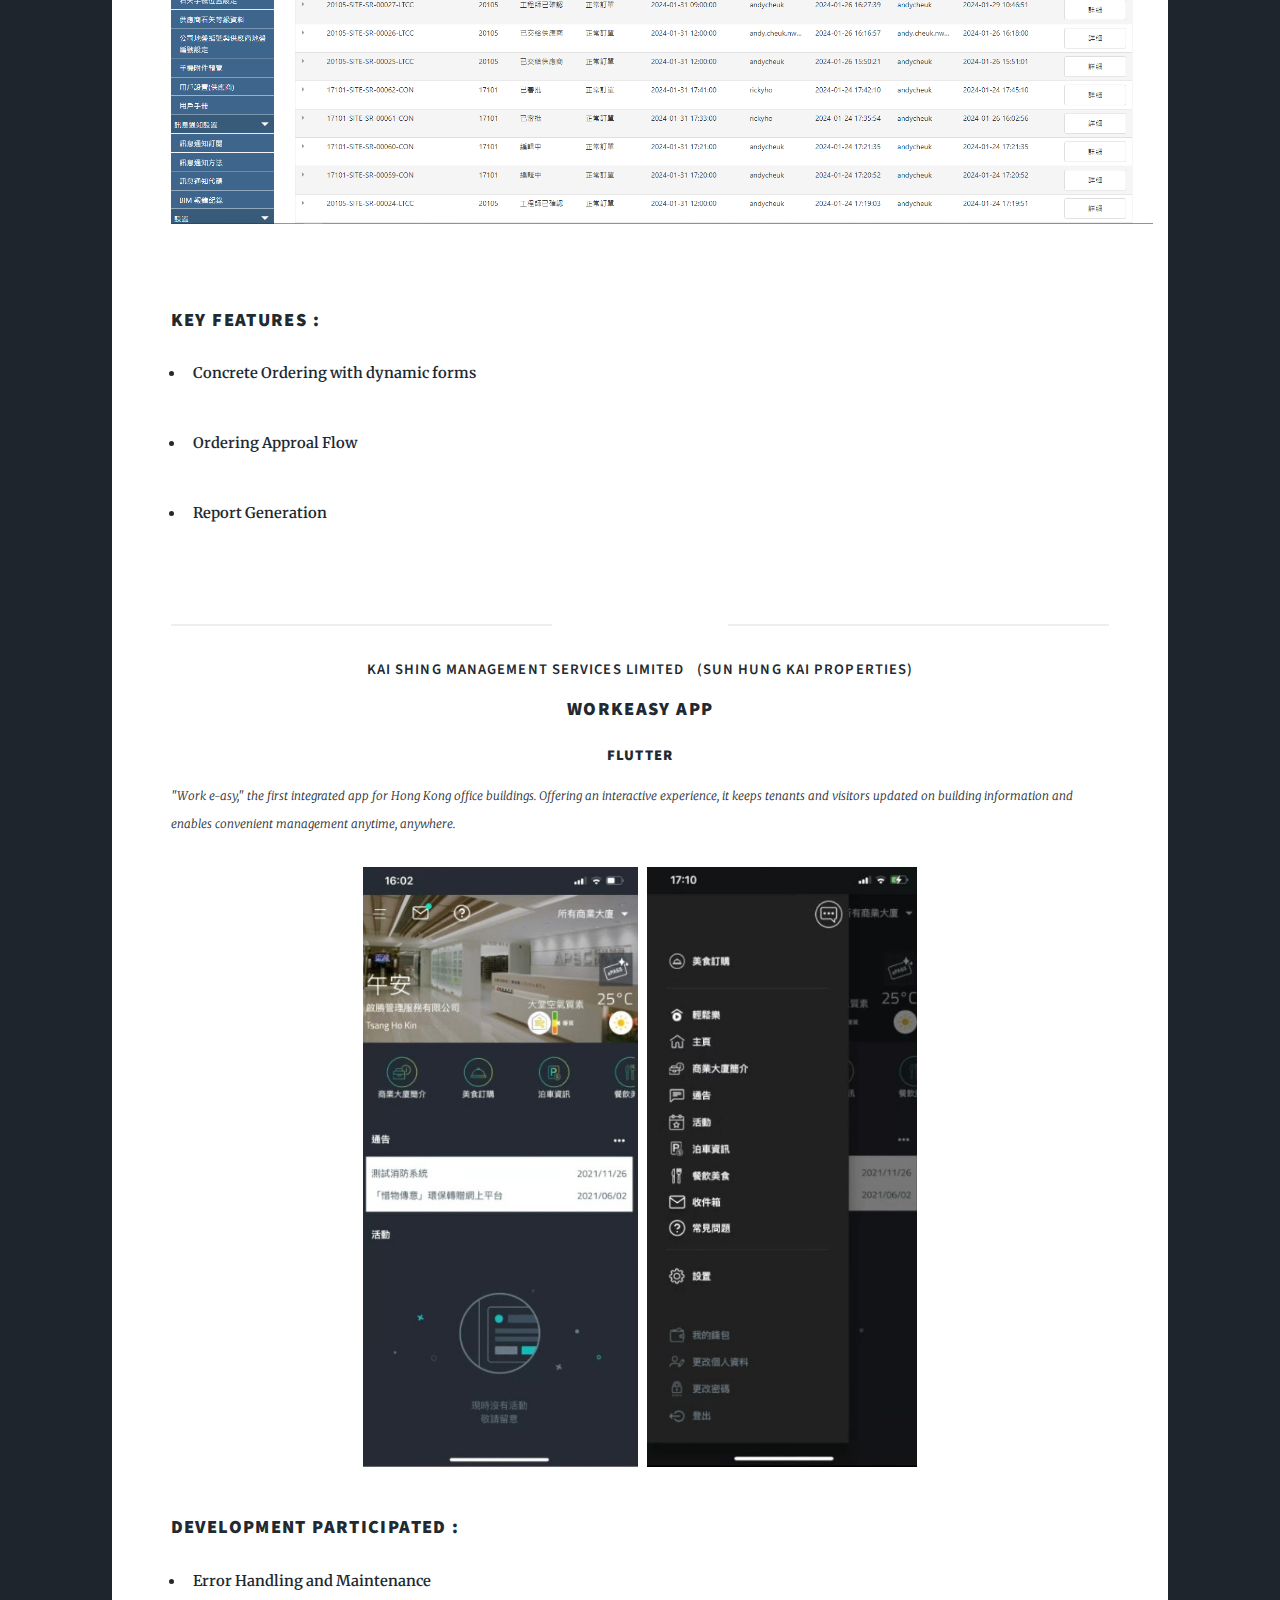
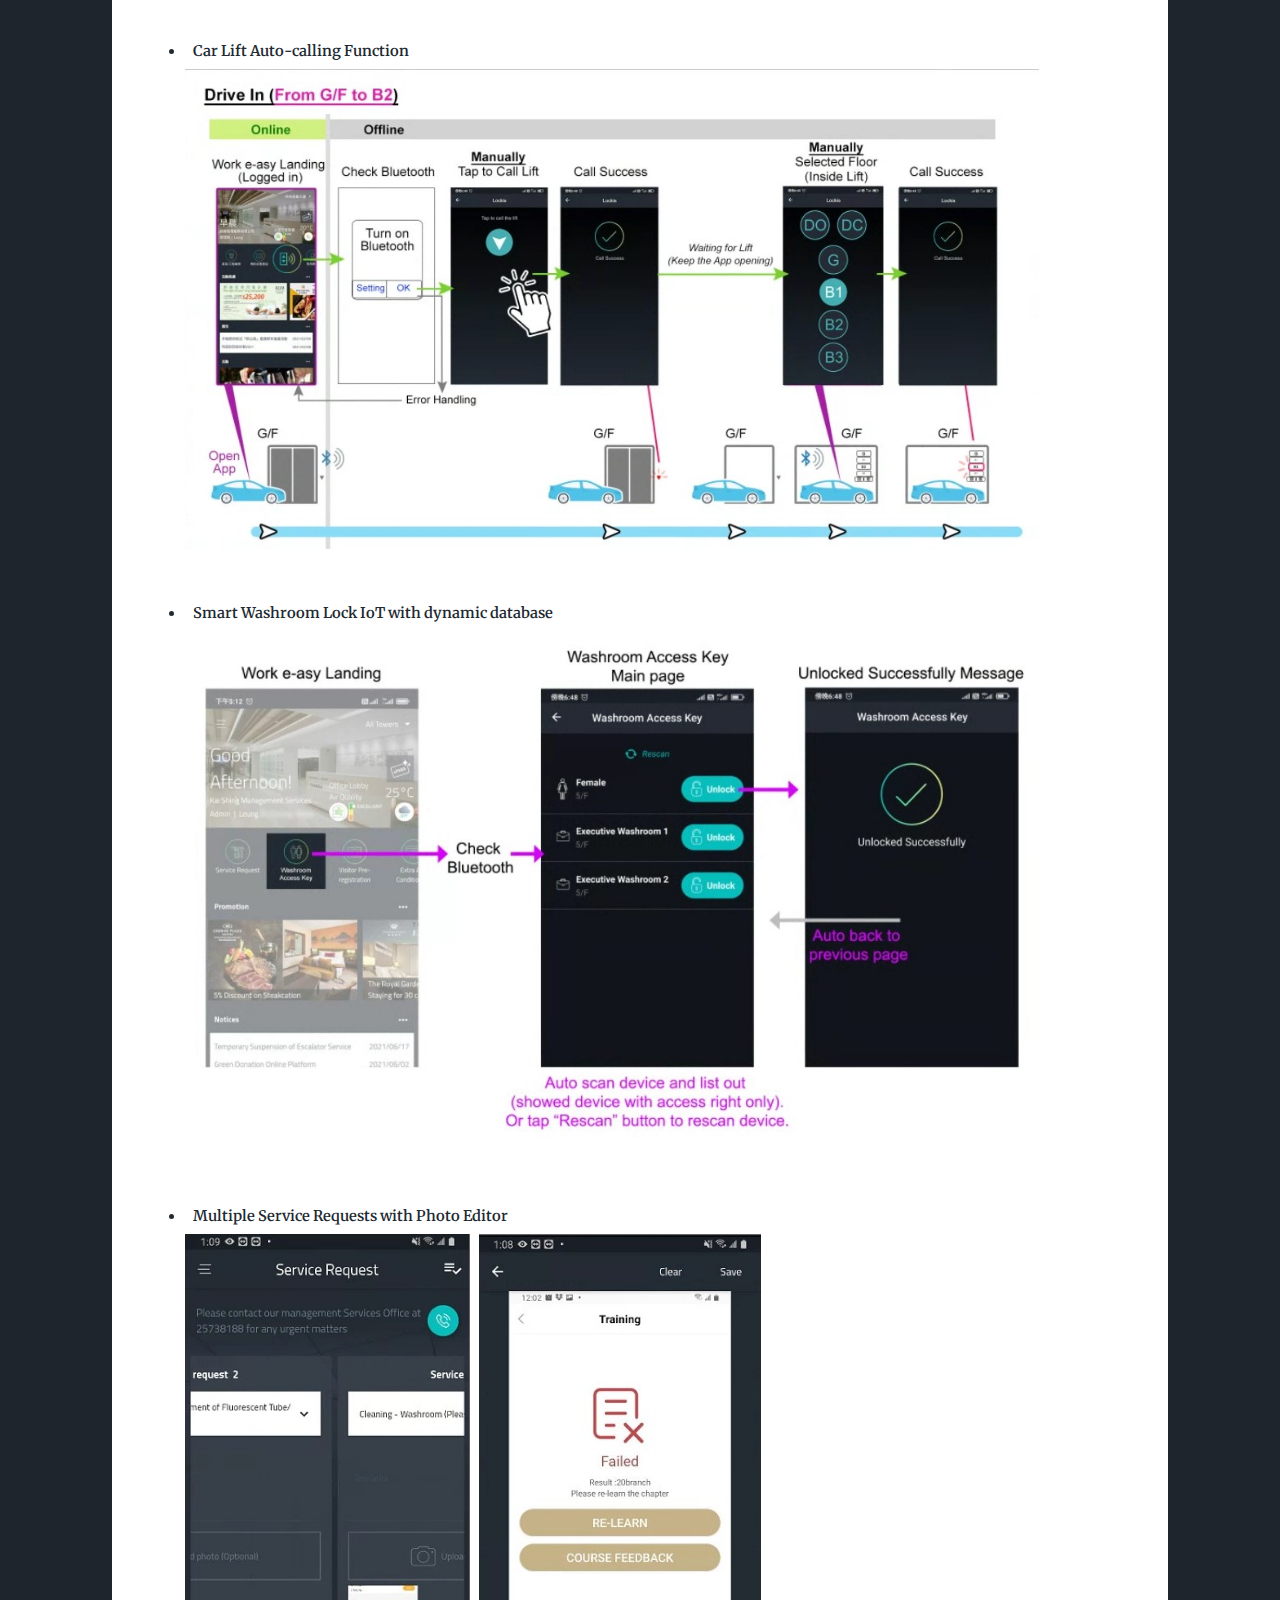
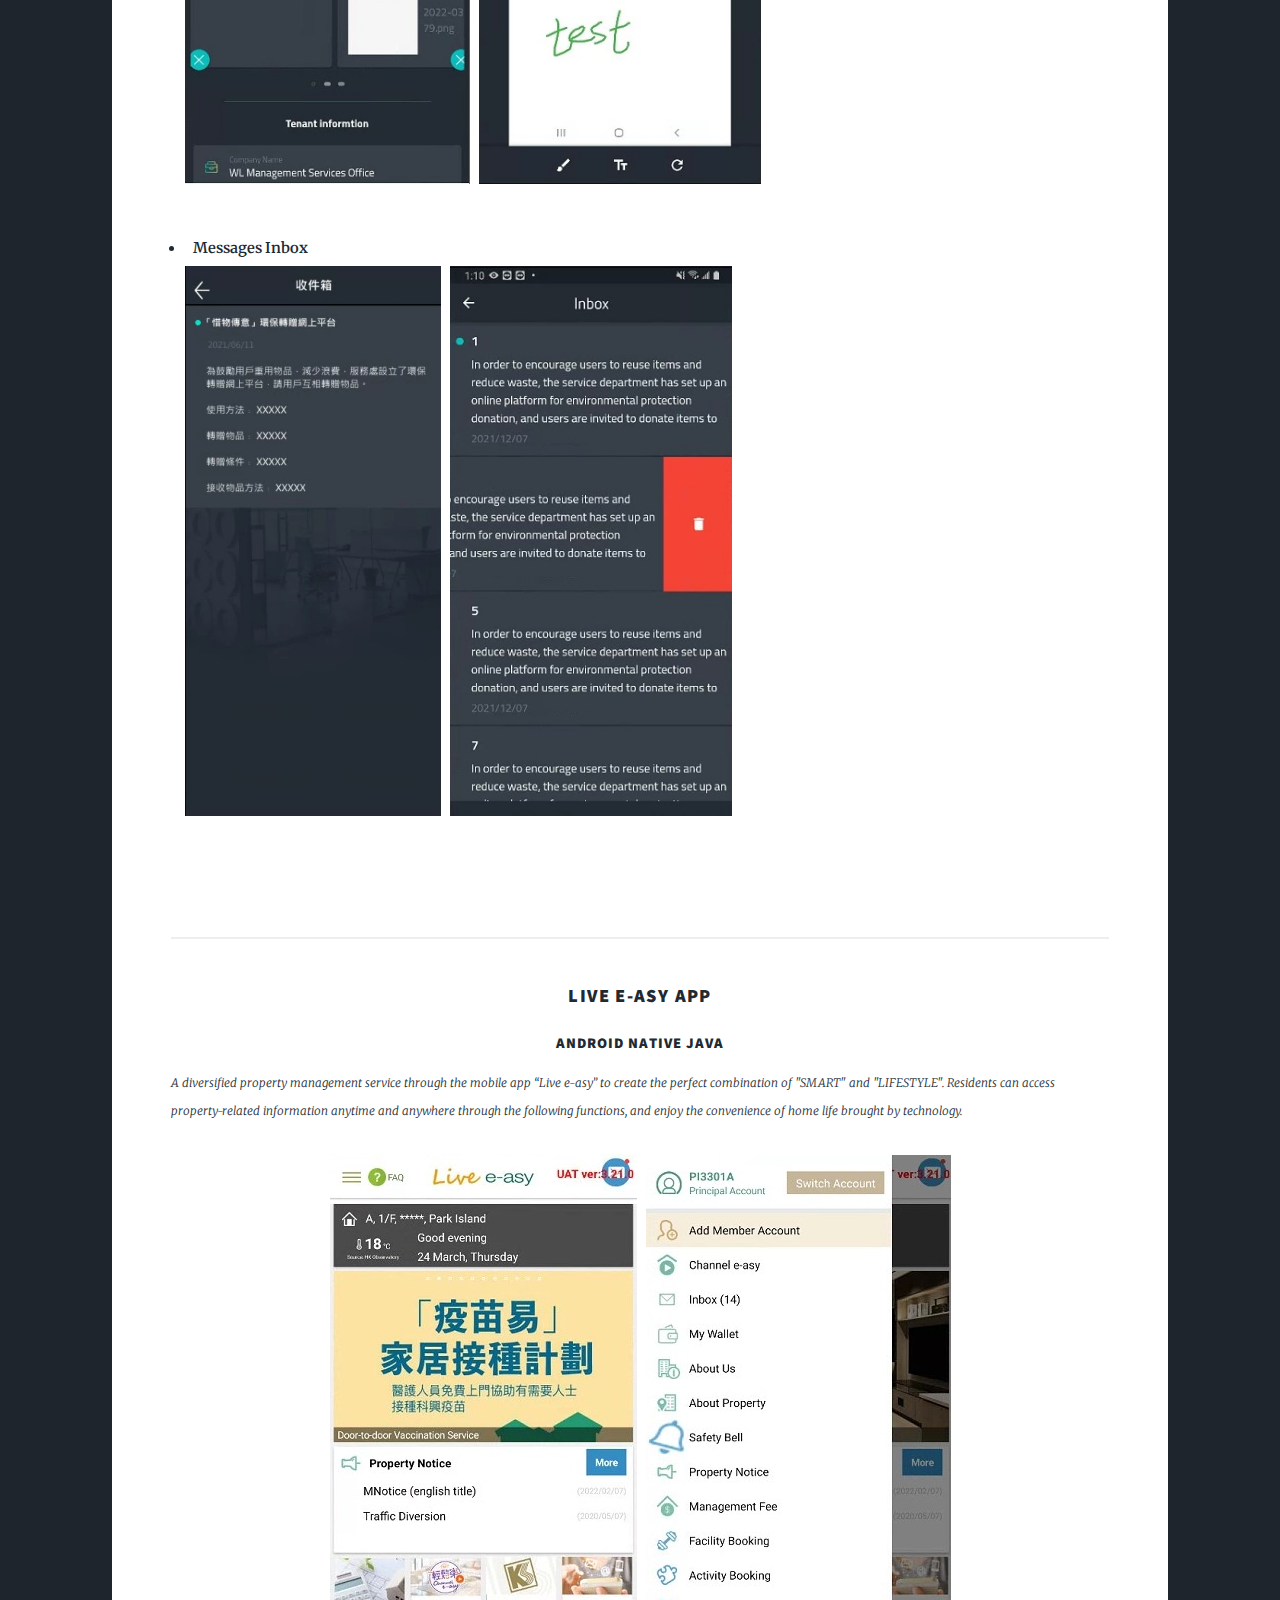
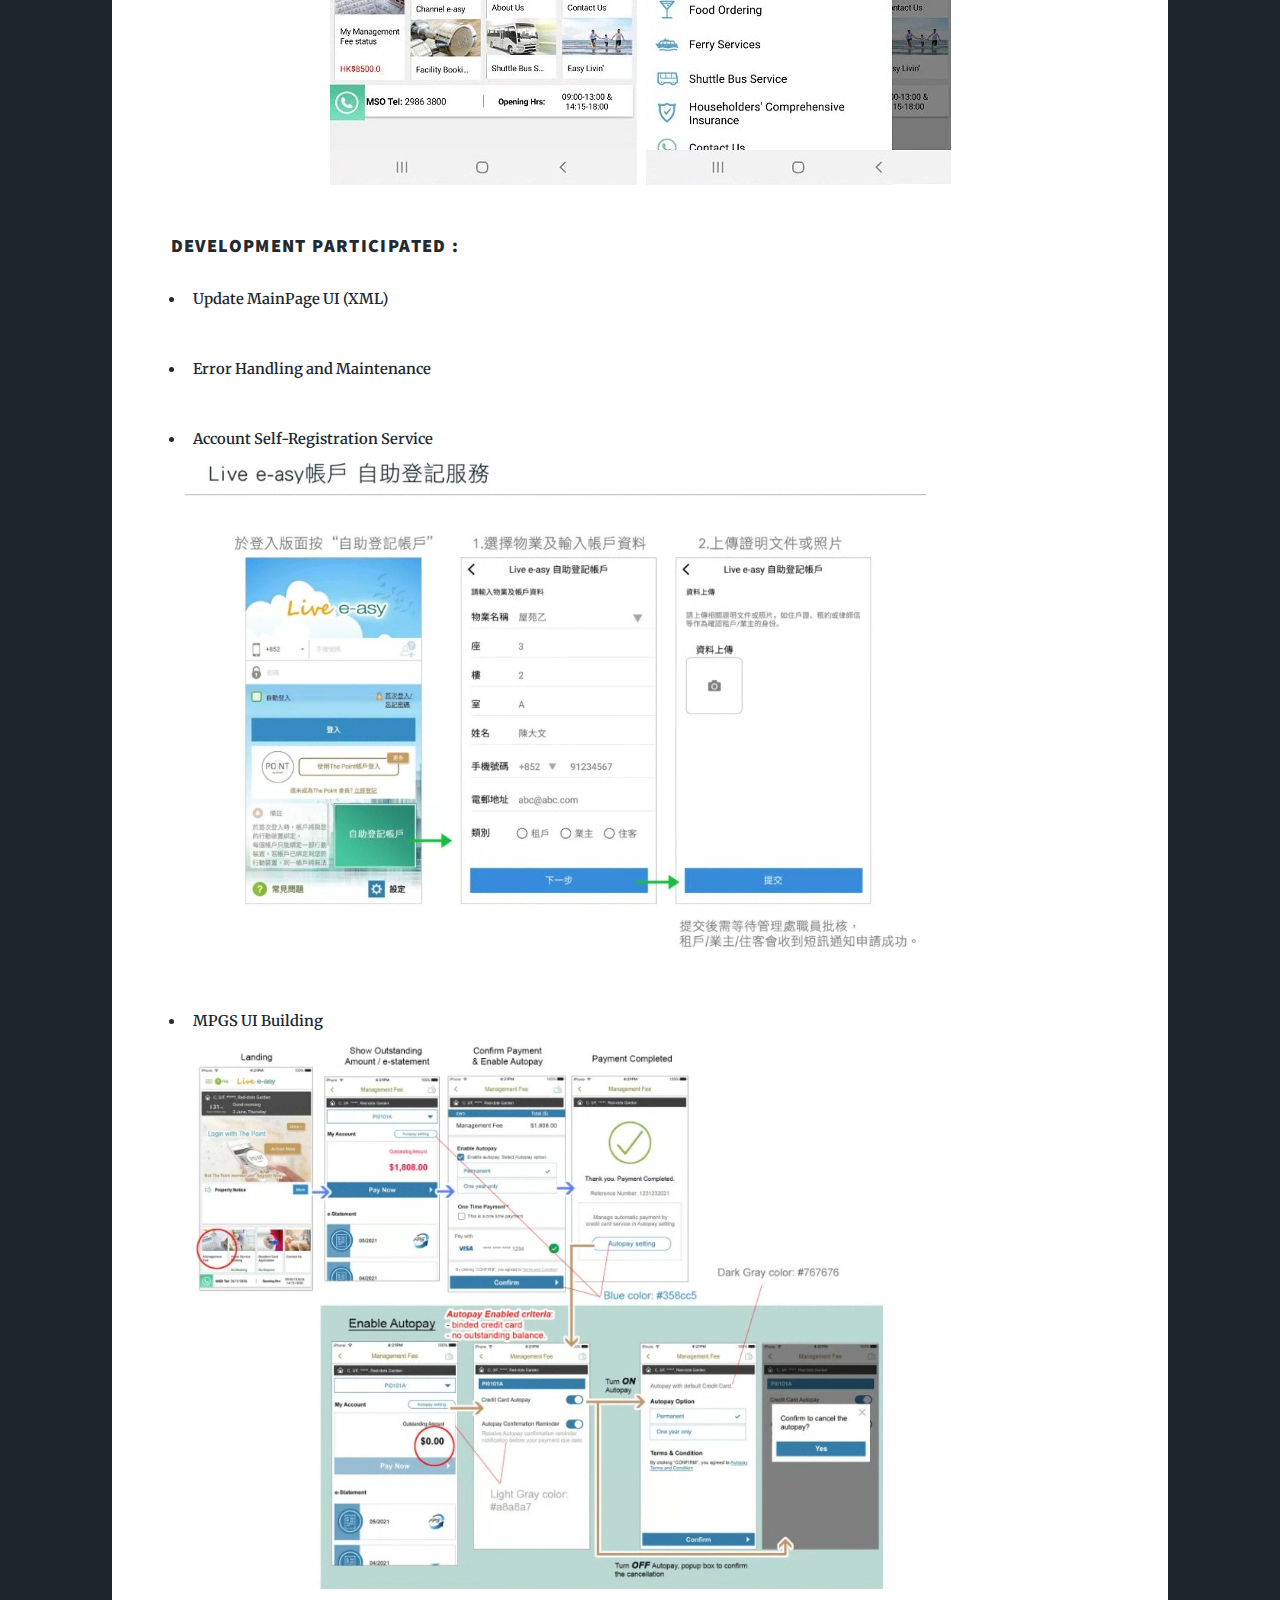
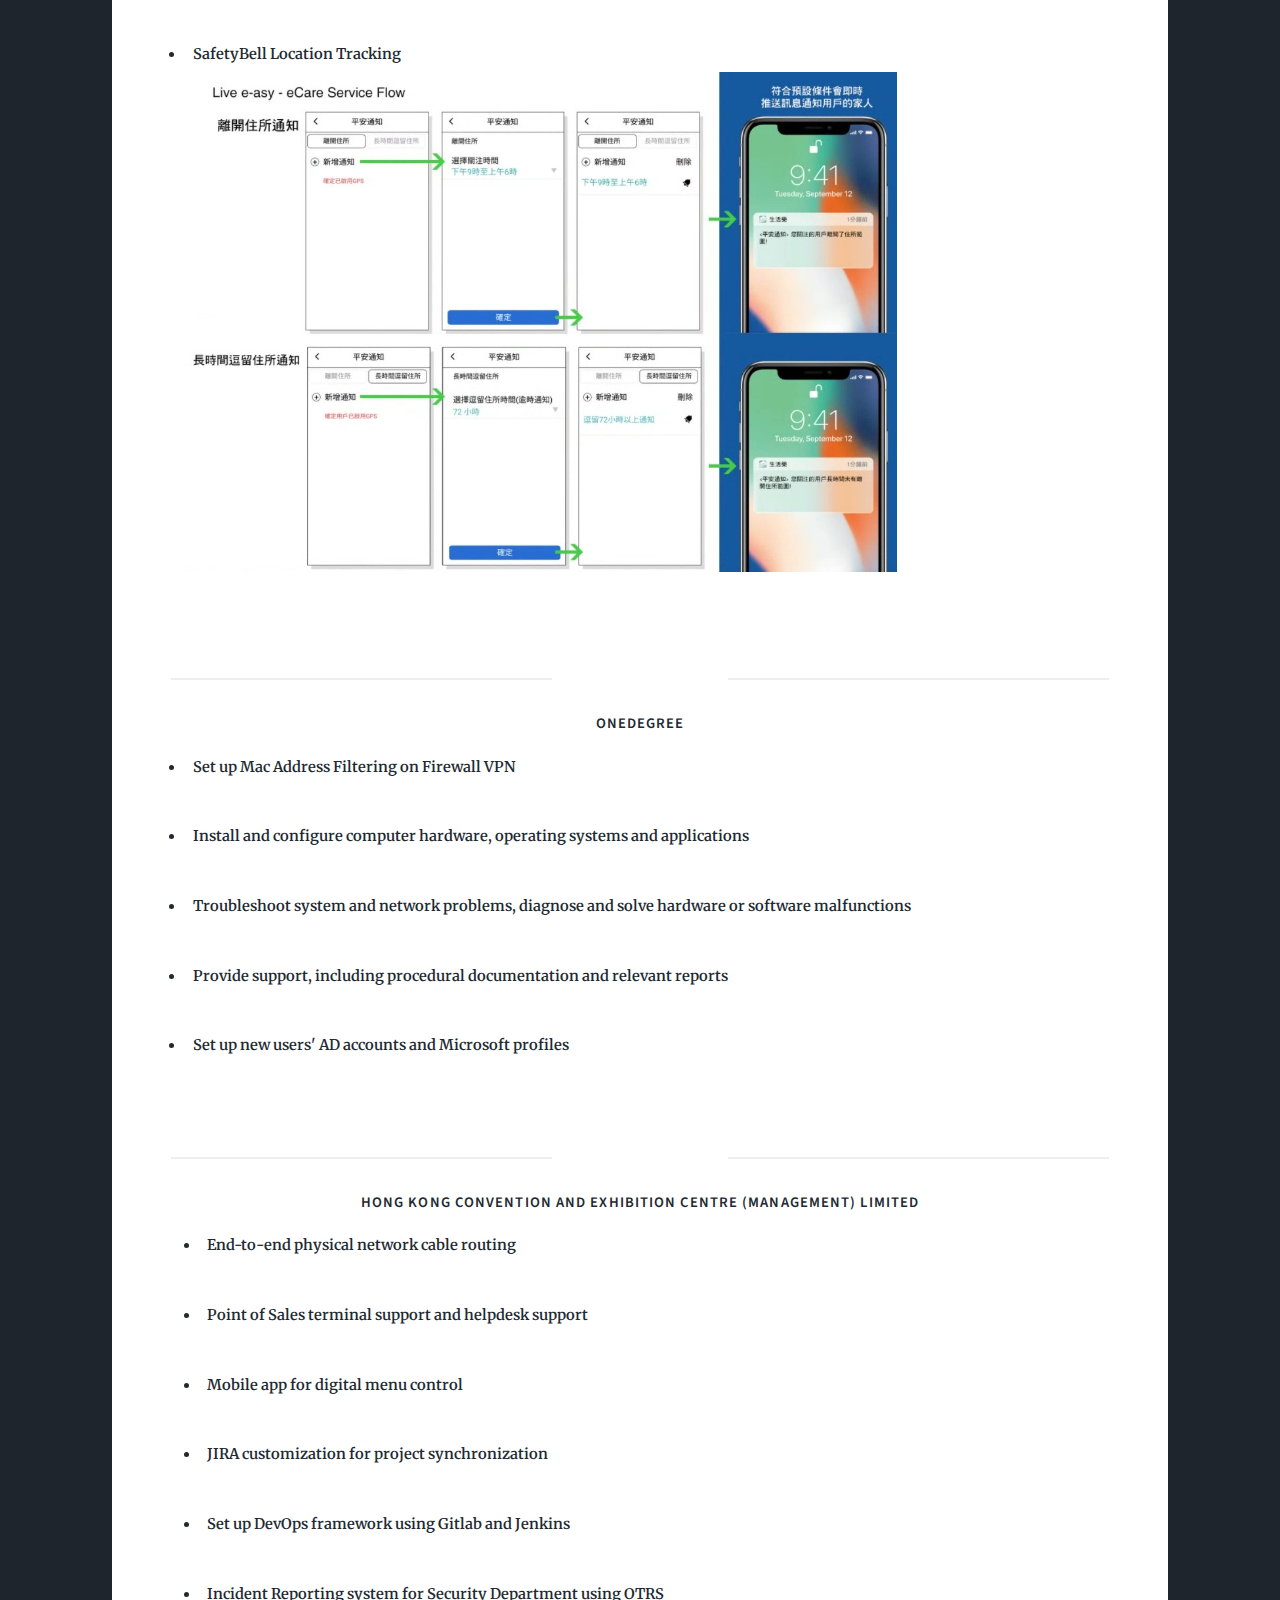
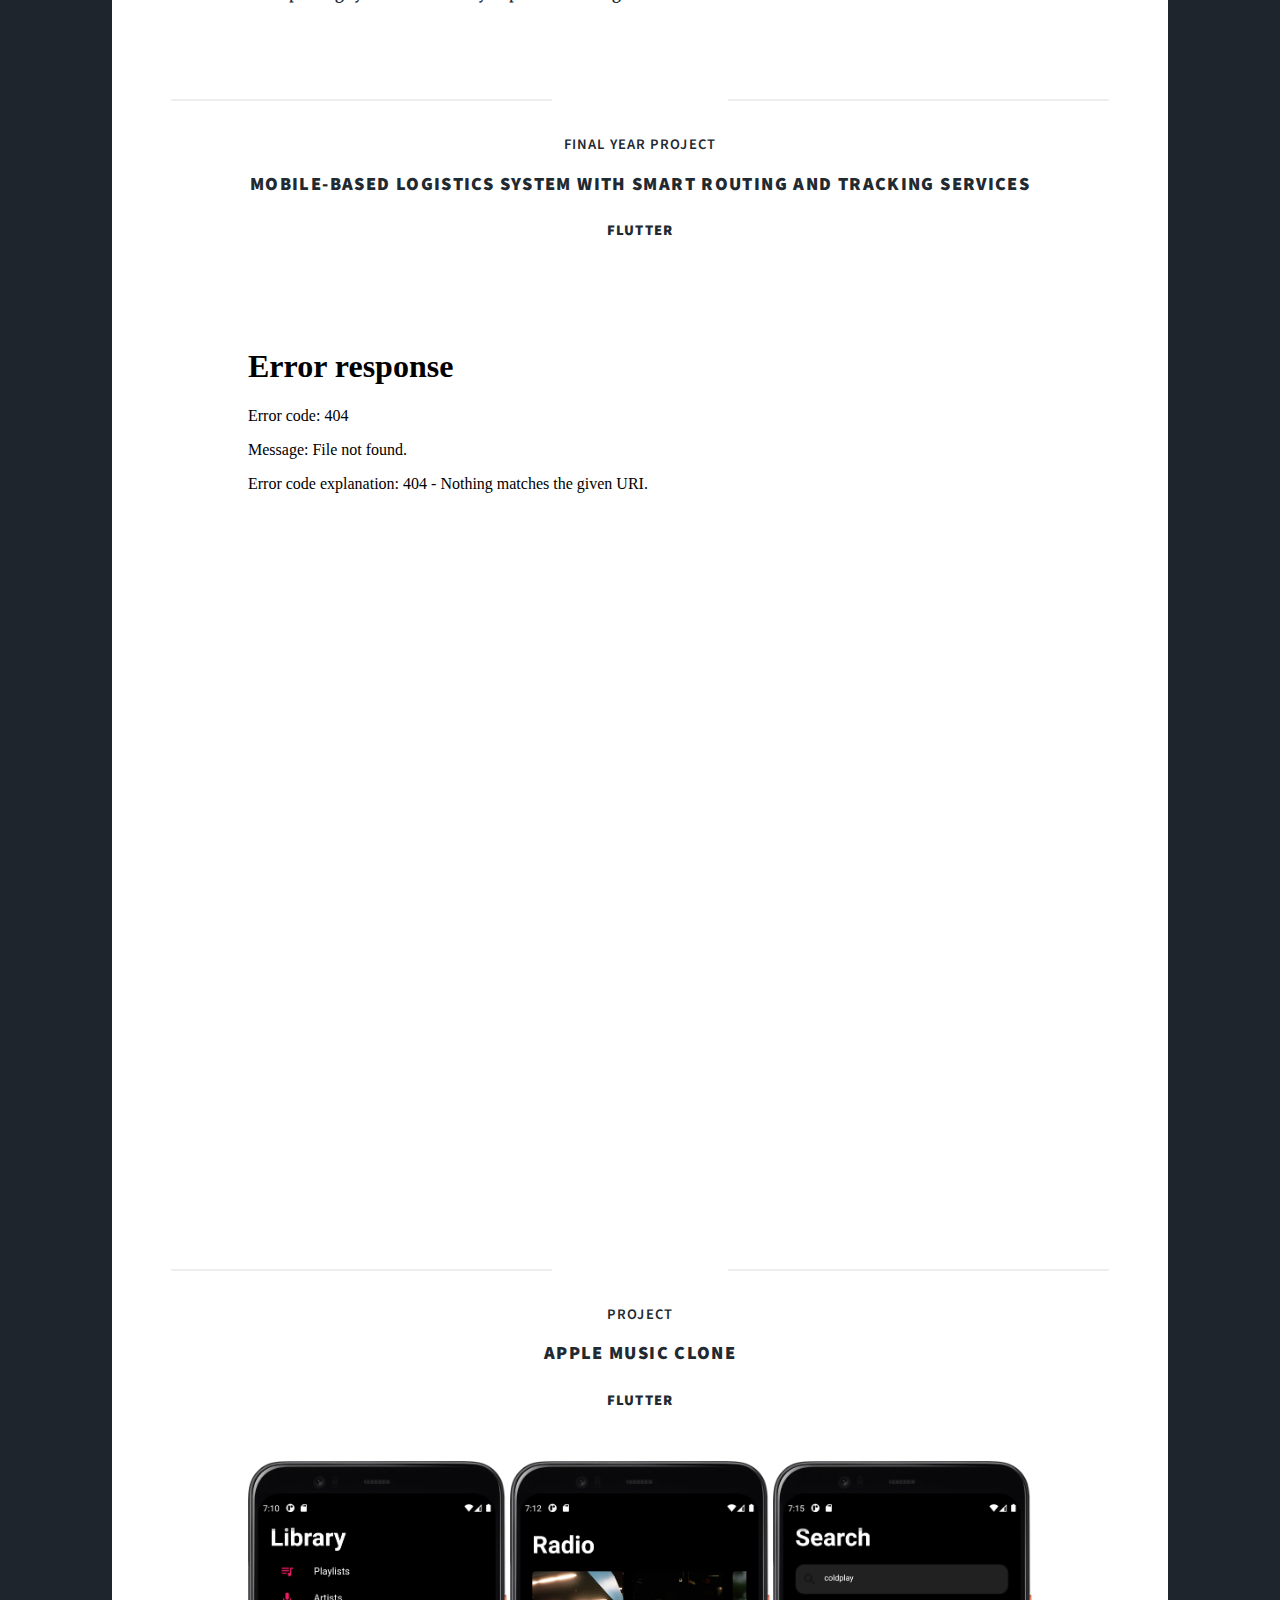
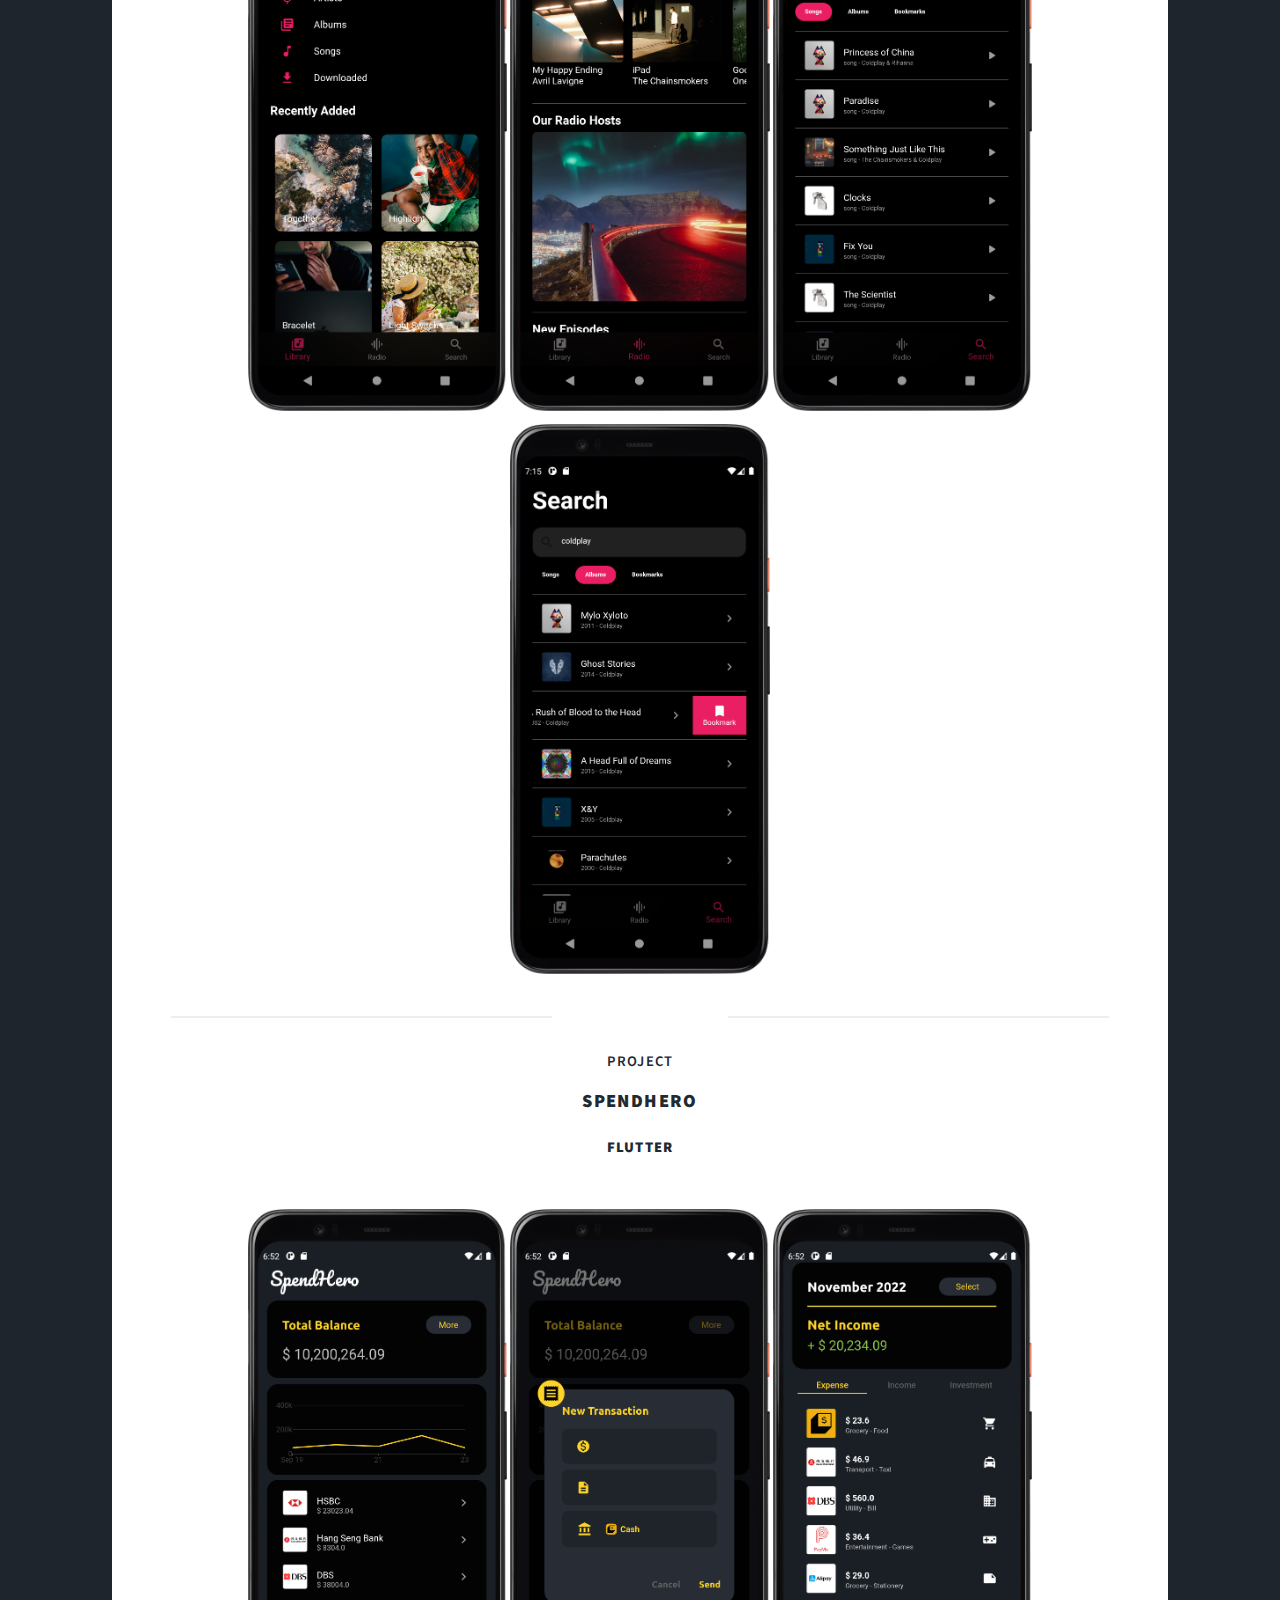
==== commit f5b7f510: "update key feactures for lab test, remove powerpoint" ====
--- a/project.html
+++ b/project.html
@@ -81,6 +81,19 @@
 					<div><img src="images/labtest_main.png" alt="" height="600" /> &nbsp; <img
 							src="images/labtest_details.png" alt="" height="600" /></div>
 					<br>
+					<h3 style="text-align:left;">Key Features : </h3>
+					<div class="workeasy_list">
+						<strong>
+							<ul>
+								<li>RealTime data update for concrete delivery</li>
+								<br>
+								<li>QR Code scanning pairing with web portal</li>
+								<br>
+								<li>Offline mode</li>
+								<br>
+							</ul>
+						</strong>
+					</div>
 					</p>
 					<hr />
 
@@ -261,10 +274,10 @@
 					<!-- <a href="https://www.youtube.com/watch?v=9j8QERupEmE" target="_blank">Demonstration Video</a> -->
 					<br>
 					<br>
-					<div>
+					<!-- <div>
 						<iframe src="assets/pdf/Final Year Project_ppt.pdf#zoom=85&scrollbar=0&toolbar=0&navpanes=0"
 							width="850px" height="500px"></iframe>
-					</div>
+					</div> -->
 					<div>
 						<iframe src="assets/pdf/FYP_Final Report_55216397.pdf#zoom=80&scrollbar=0&toolbar=0&navpanes=0"
 							width="800px" height="900px"></iframe>
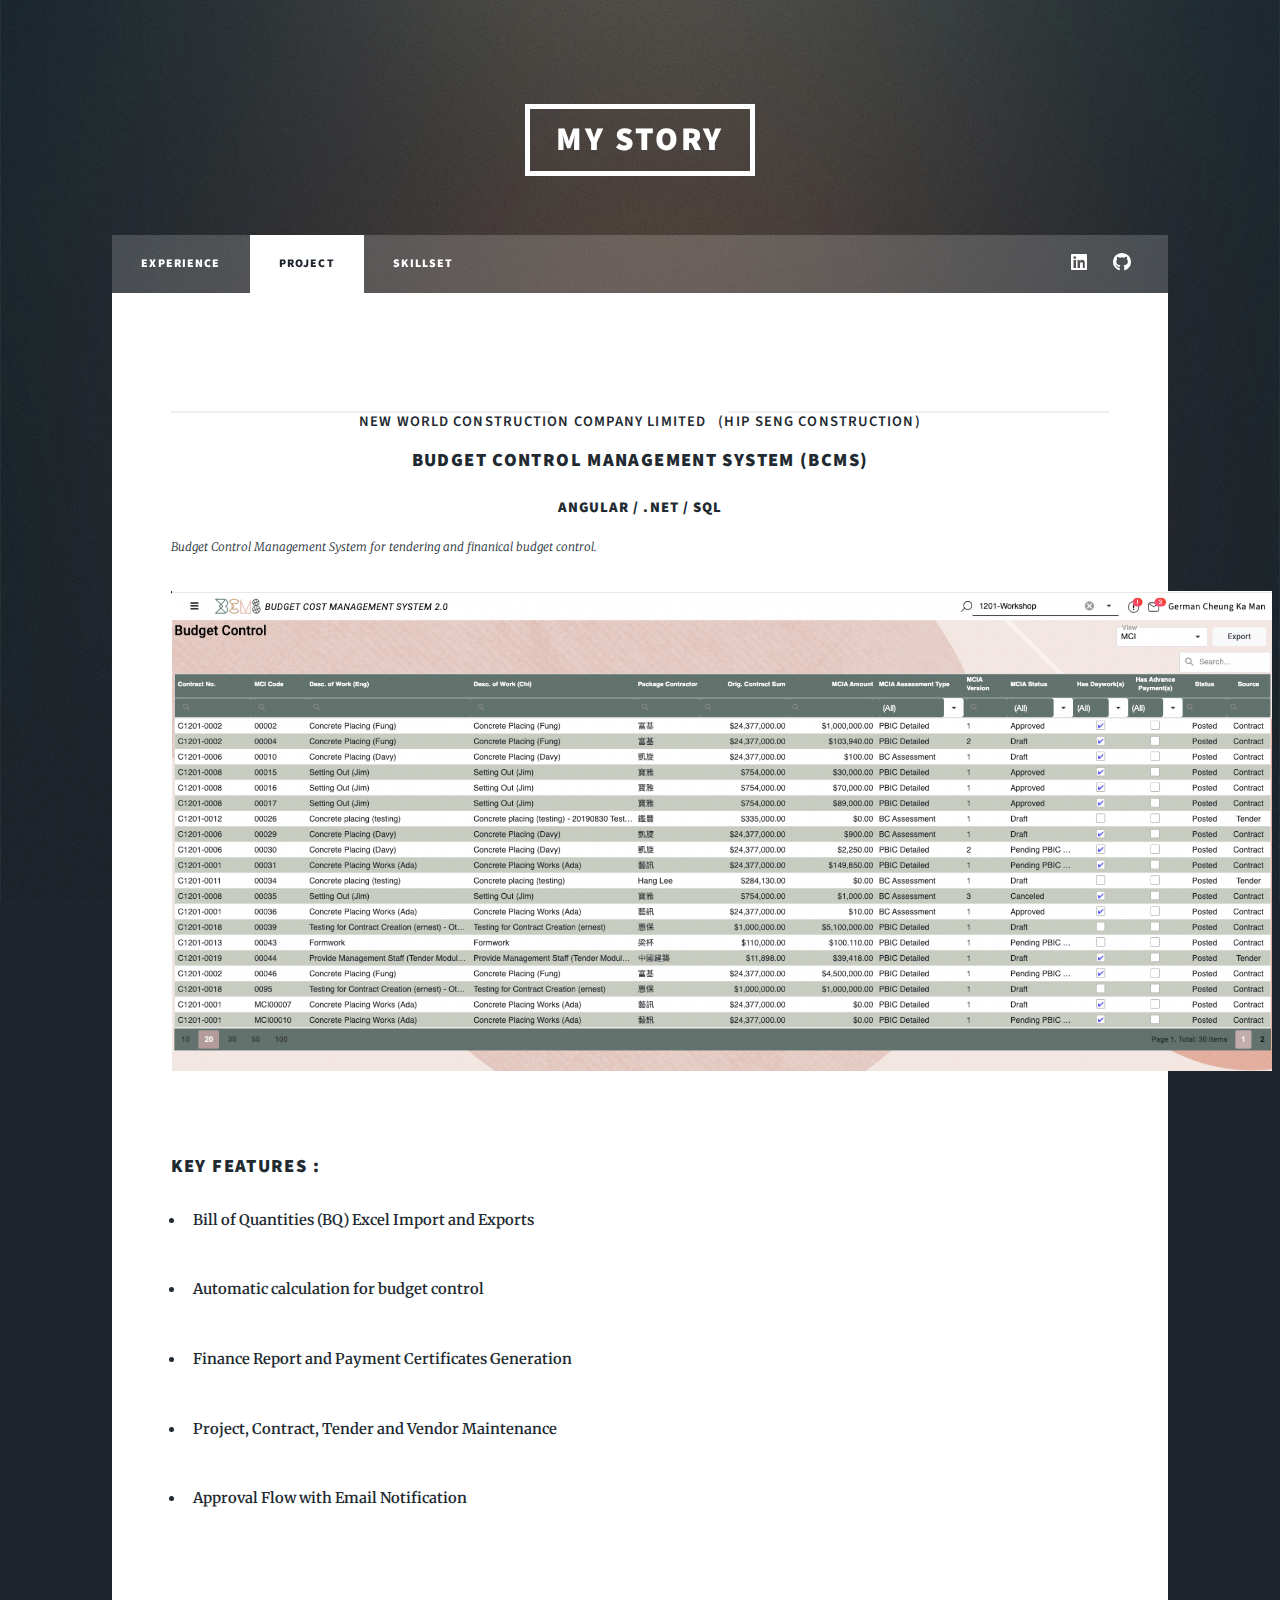
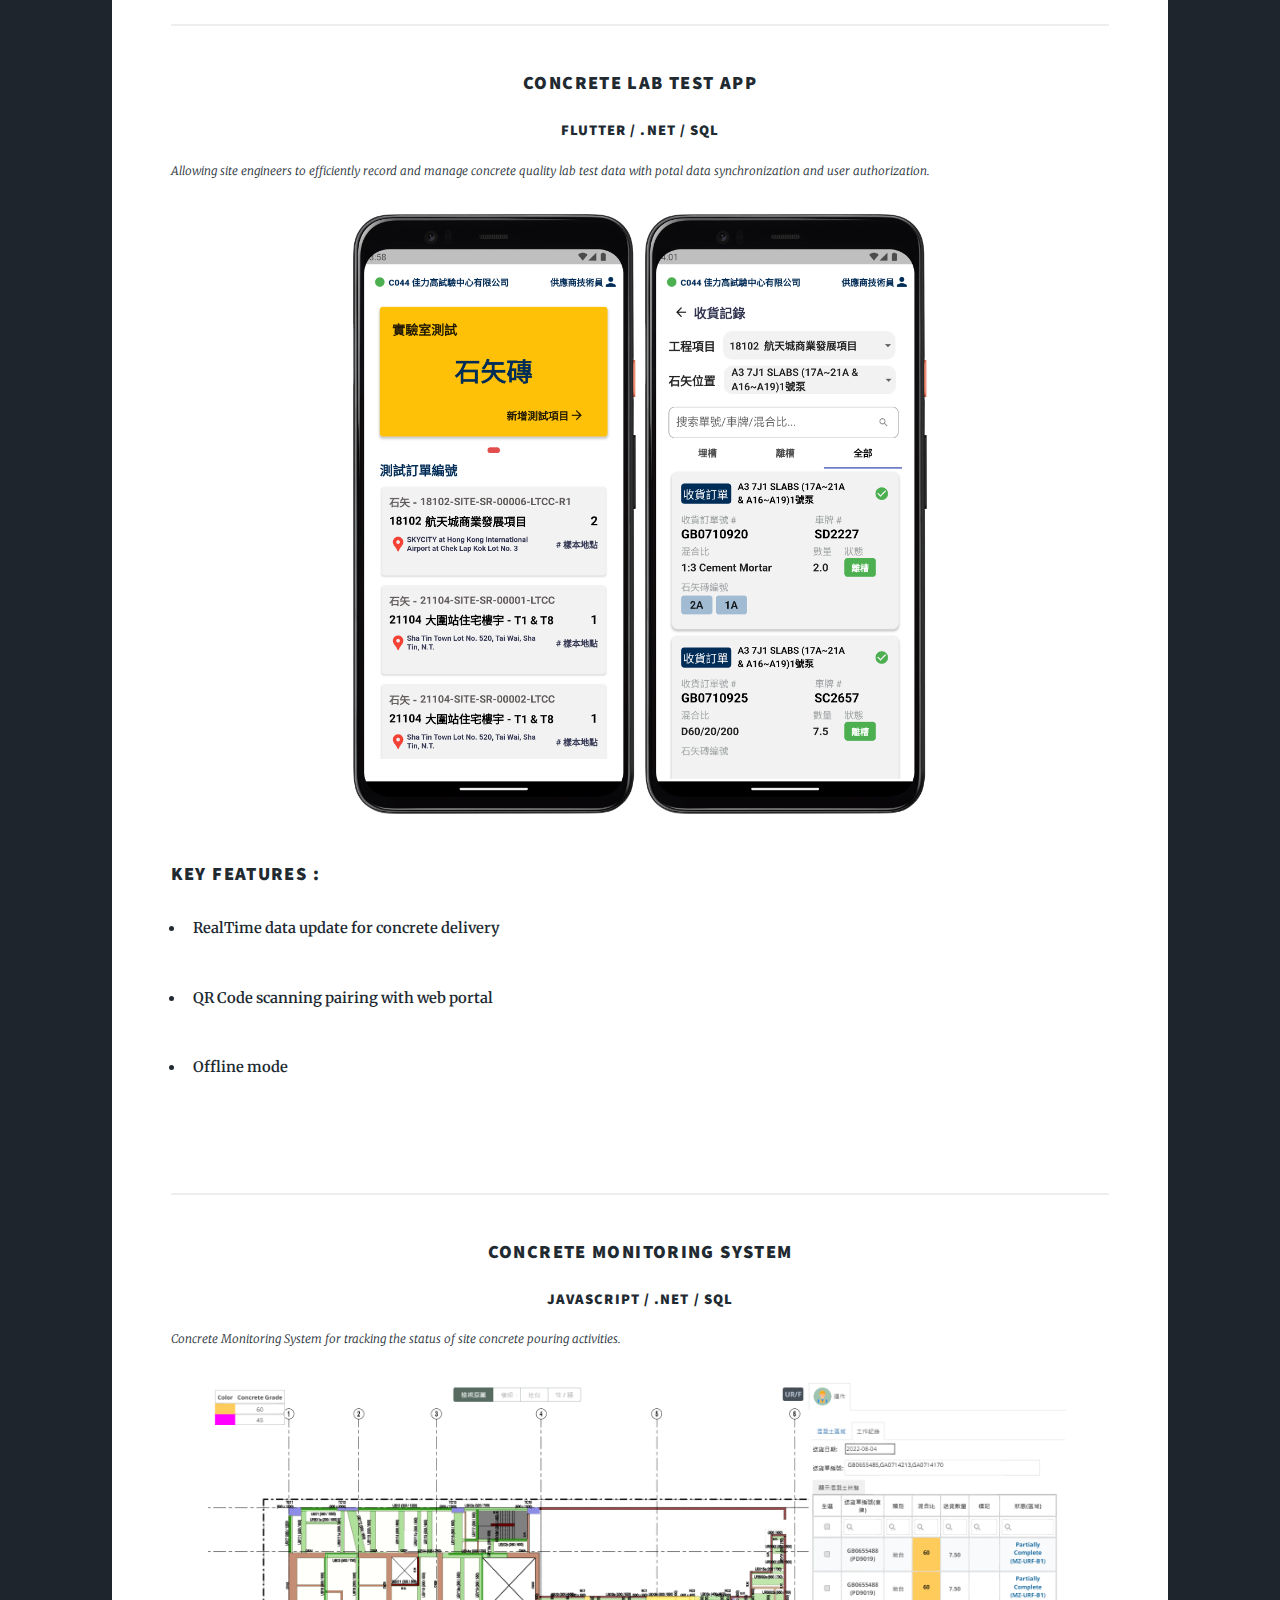
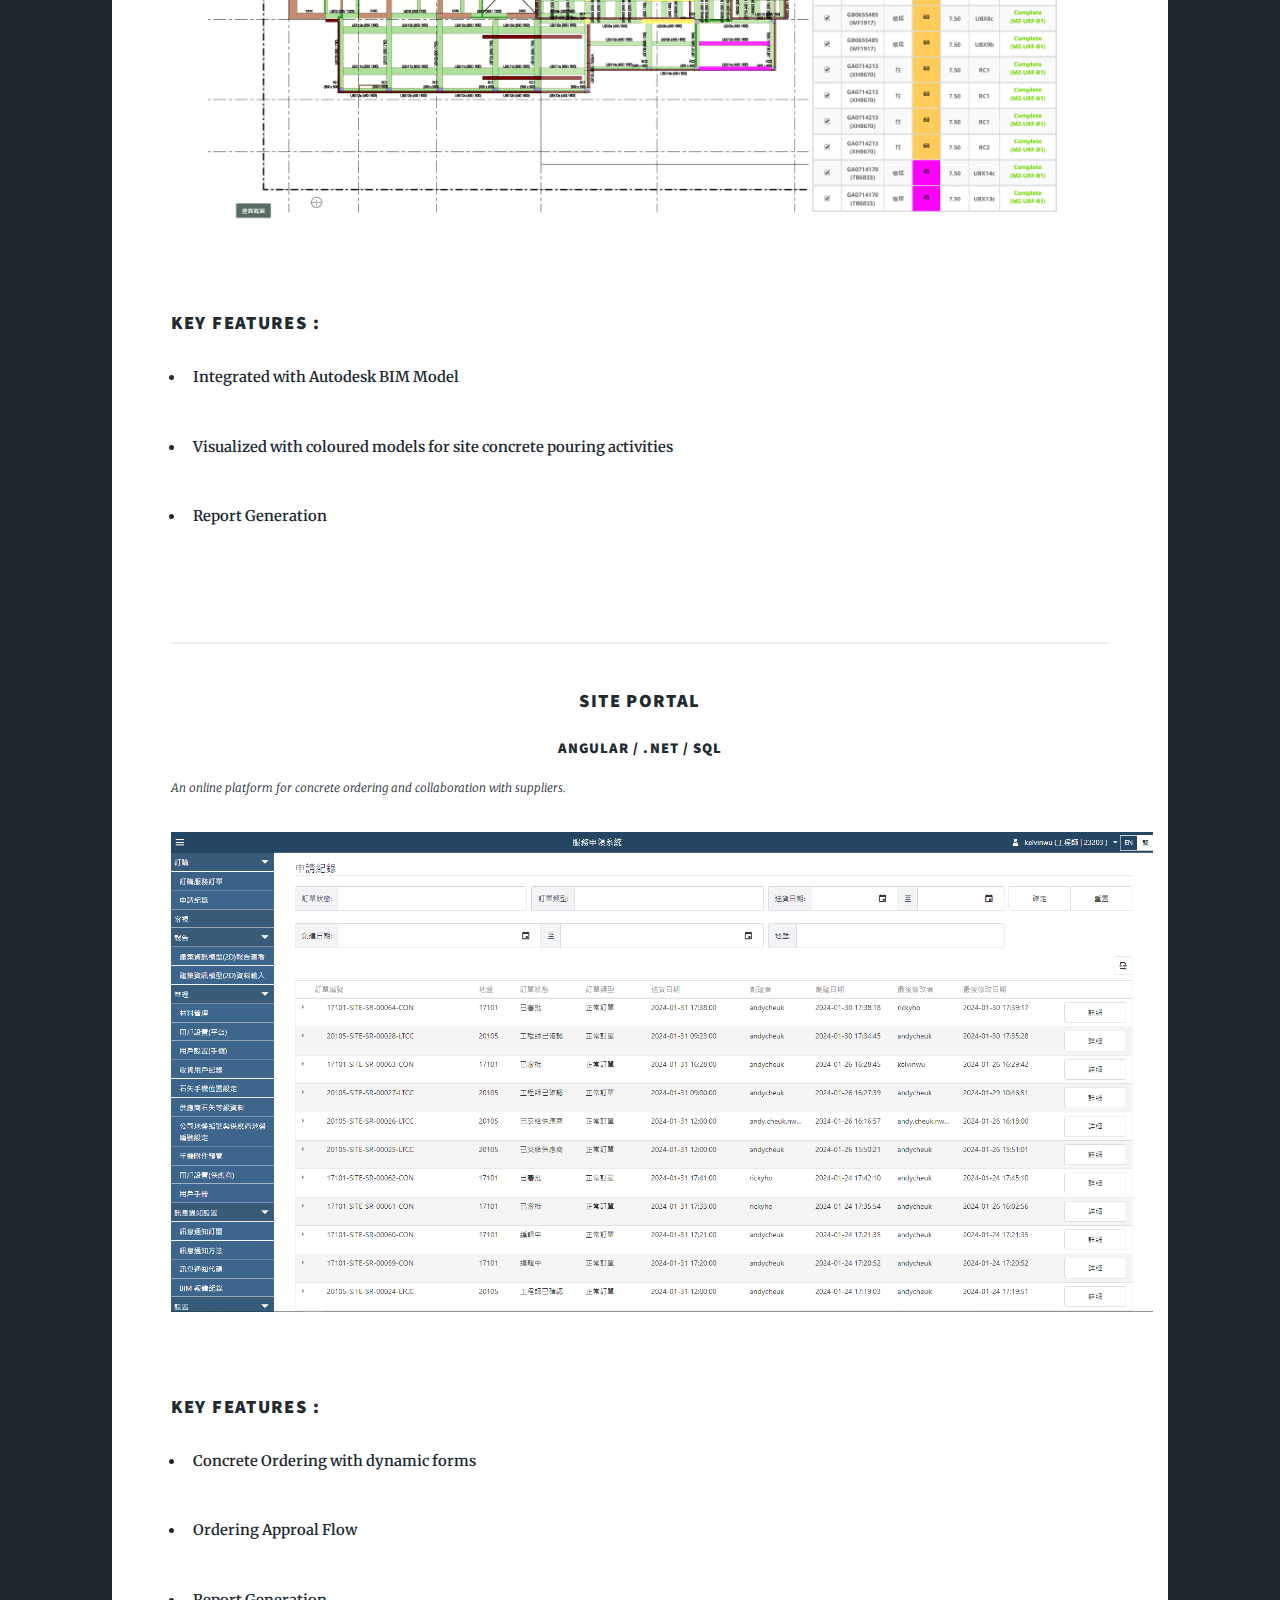
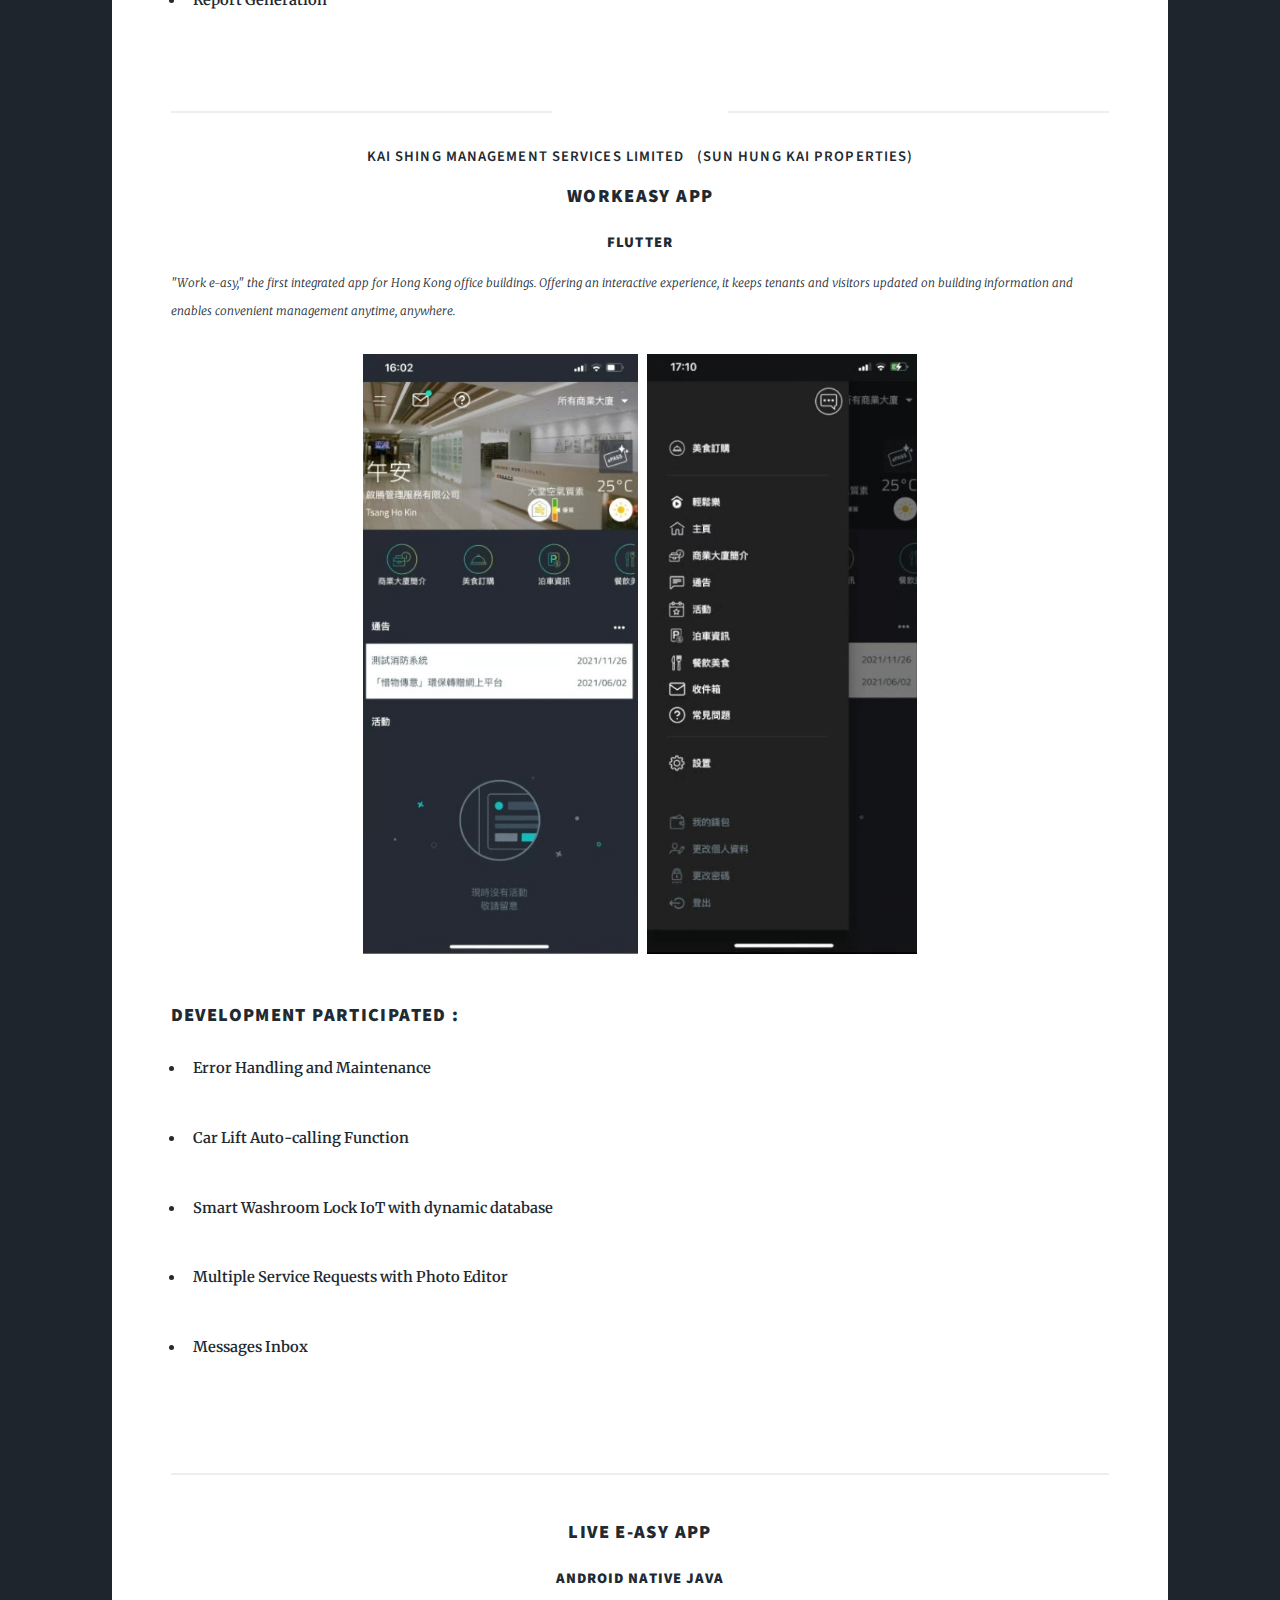
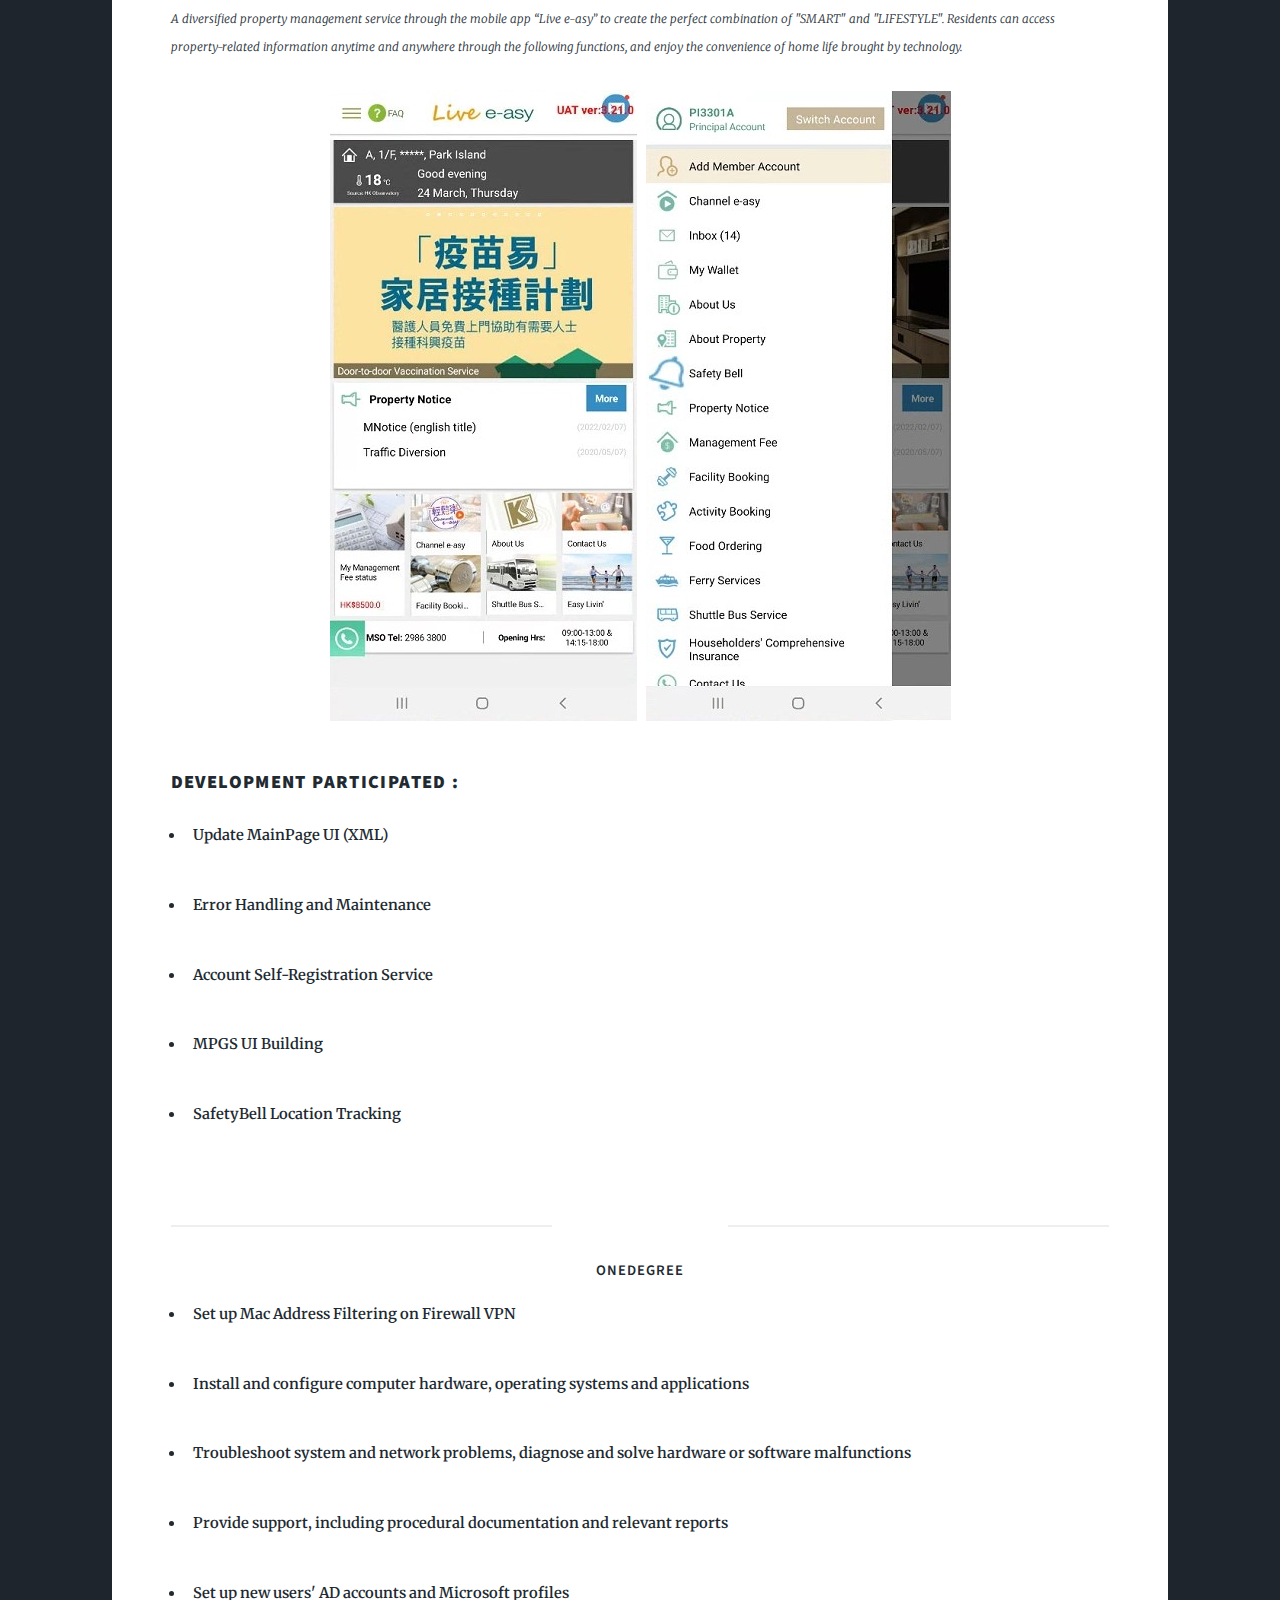
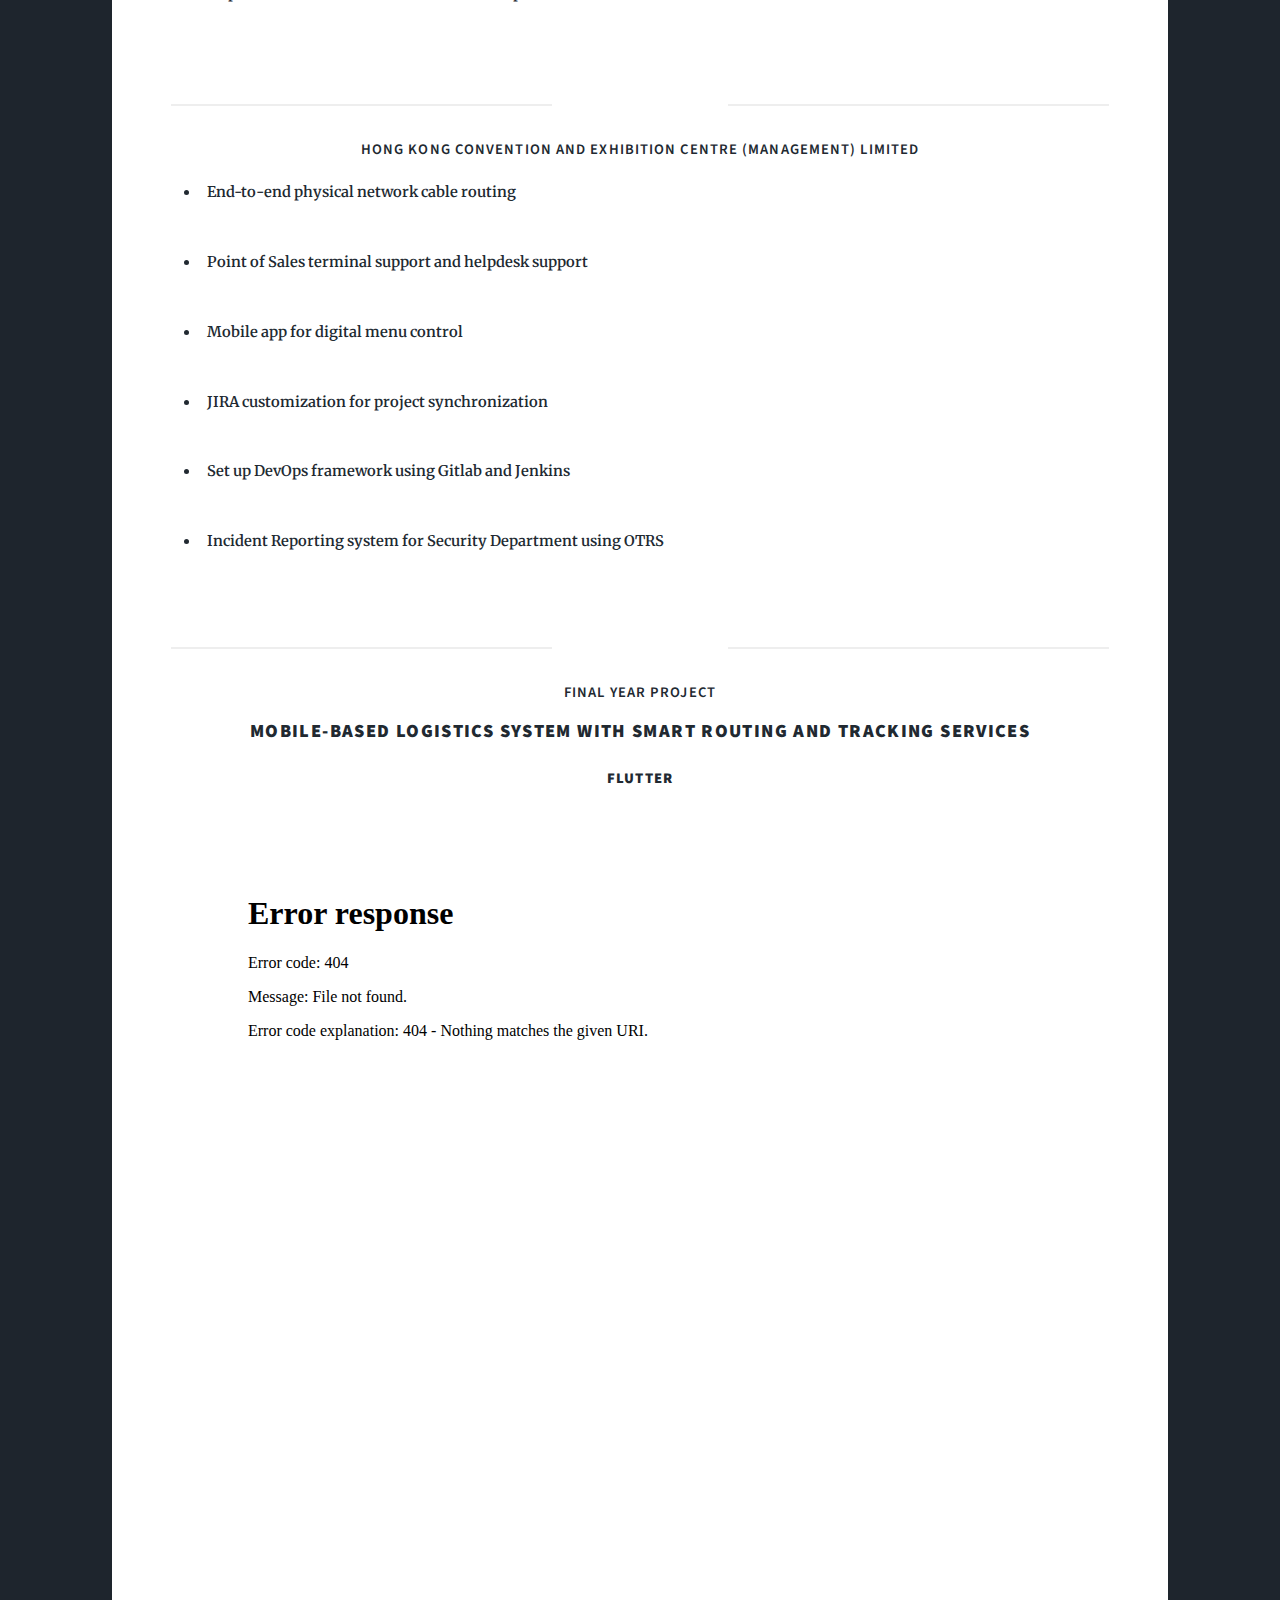
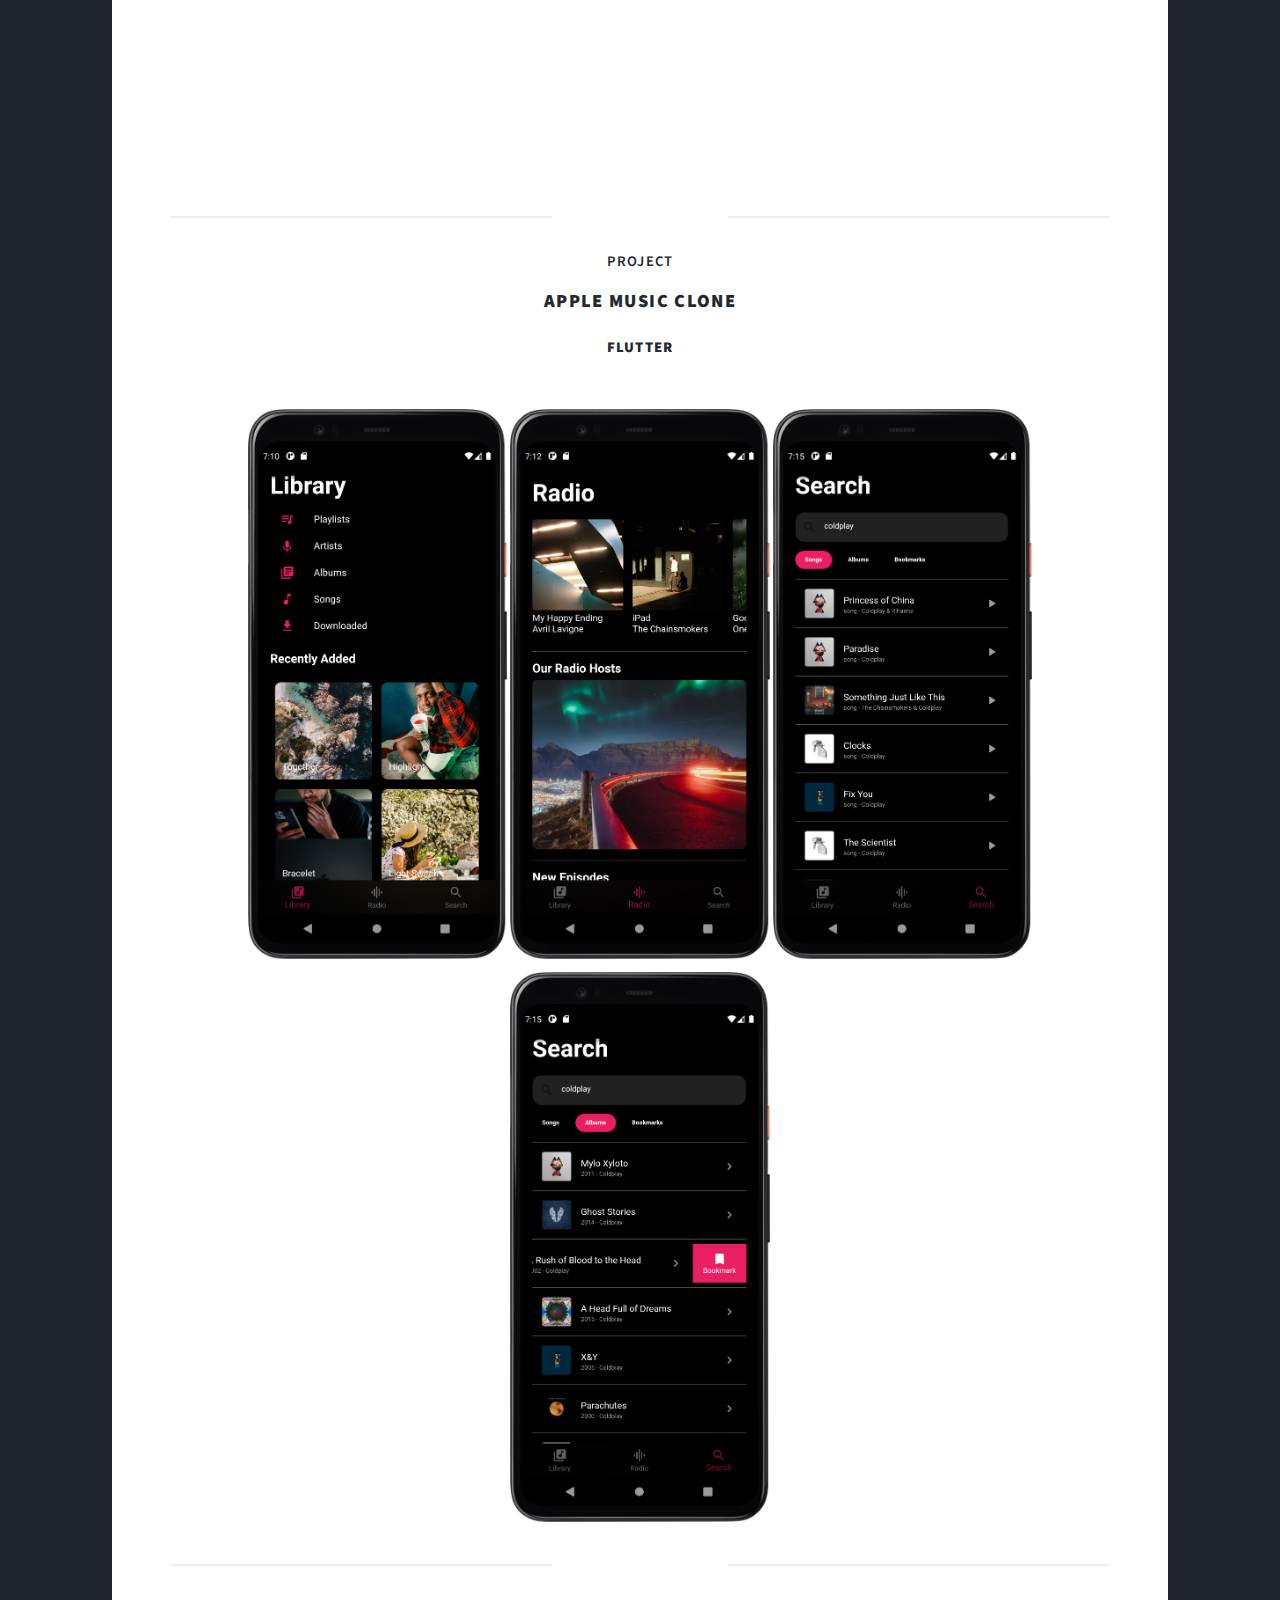
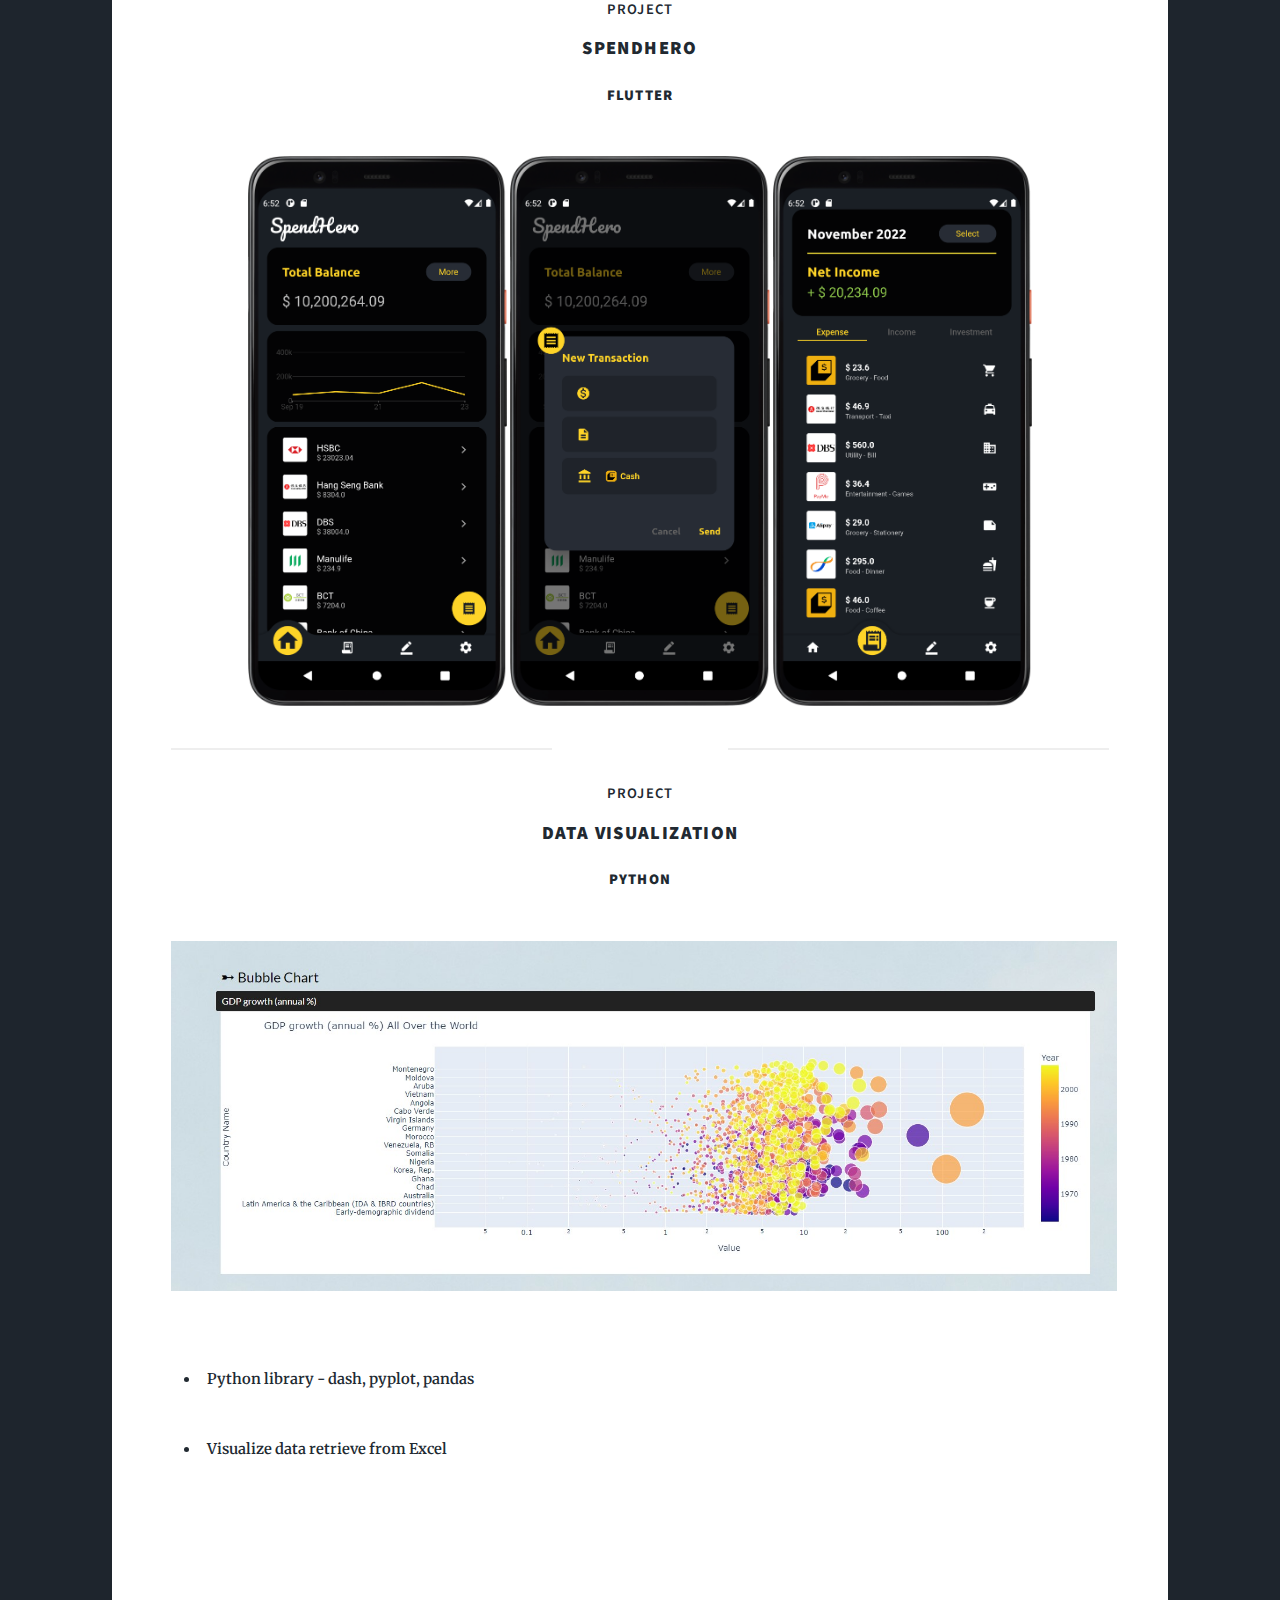
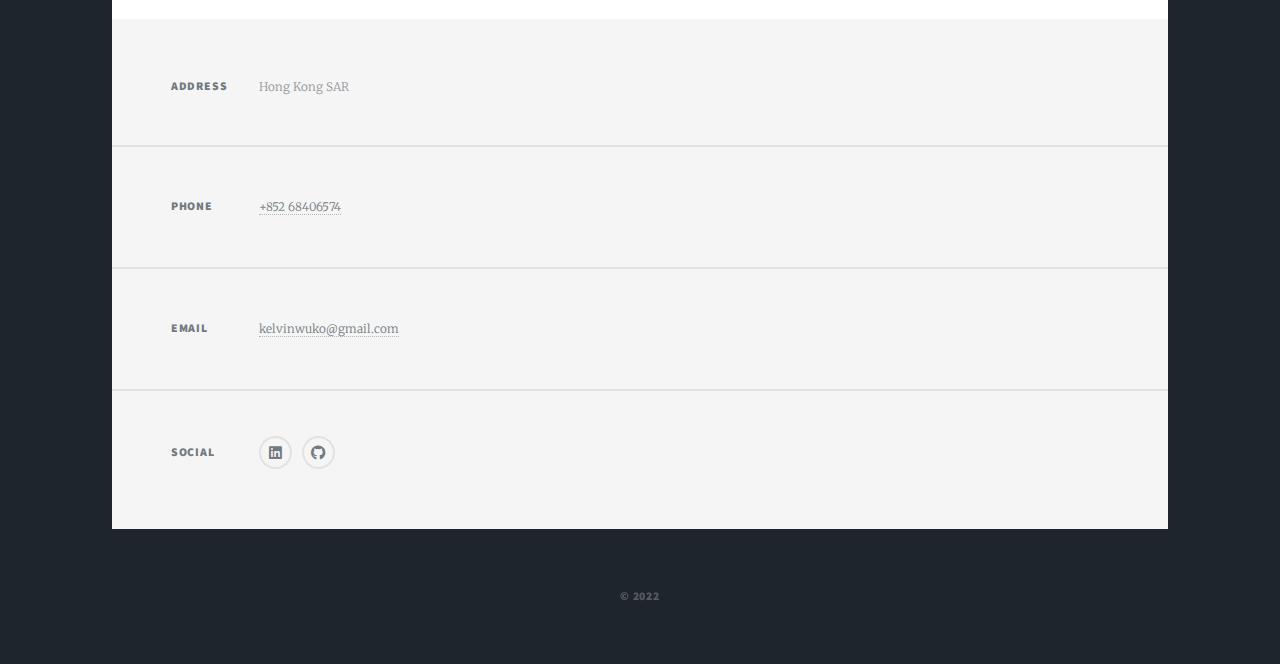
==== commit e1d75fd5: "add python, update project" ====
--- a/project.html
+++ b/project.html
@@ -51,8 +51,10 @@
 					<p style="text-align:left;">Budget Control Management System for tendering and finanical budget
 						control.
 
-					<div><img src="images/bcms__main.png" alt="" height="480" /> &nbsp; <img
-							src="images/bcms__detail.png" alt="" height="500" /></div>
+					<div>
+						<img src="images/bcms__main.png" alt="" height="480" /> &nbsp;
+						<!-- <img src="images/bcms__detail.png" alt="" height="500" /> -->
+					</div>
 					<br>
 					<h3 style="text-align:left;">Key Features : </h3>
 					<div class="workeasy_list">
@@ -165,18 +167,18 @@
 								<li>Error Handling and Maintenance</li>
 								<br>
 								<li>Car Lift Auto-calling Function</li>
-								<div><img src="images/workeasy_carlift.jpg" alt="" height="480" /></div>
+								<!-- <div><img src="images/workeasy_carlift.jpg" alt="" height="480" /></div> -->
 								<br>
 								<li>Smart Washroom Lock IoT with dynamic database</li>
-								<div><img src="images/workeasy_washroom.jpg" alt="" height="520" /></div>
+								<!-- <div><img src="images/workeasy_washroom.jpg" alt="" height="520" /></div> -->
 								<br>
 								<li>Multiple Service Requests with Photo Editor</li>
-								<div><img src="images/workeasy_services1.jpg" alt="" height="550" /> &nbsp; <img
-										src="images/workeasy_services2.jpg" alt="" height="550" /></div>
+								<!-- <div><img src="images/workeasy_services1.jpg" alt="" height="550" /> &nbsp; <img
+										src="images/workeasy_services2.jpg" alt="" height="550" /></div> -->
 								<br>
 								<li>Messages Inbox</li>
-								<div><img src="images/workeasy_inbox2.jpg" alt="" height="550" /> &nbsp; <img
-										src="images/workeasy_inbox3.jpg" alt="" height="550" /> </div>
+								<!-- <div><img src="images/workeasy_inbox2.jpg" alt="" height="550" /> &nbsp; <img
+										src="images/workeasy_inbox3.jpg" alt="" height="550" /> </div> -->
 								<br>
 							</ul>
 						</strong>
@@ -202,13 +204,13 @@
 								<li>Error Handling and Maintenance</li>
 								<br>
 								<li>Account Self-Registration Service</li>
-								<div><img src="images/liveeasy_selfreg.jpg" alt="" height="500" /></div>
+								<!-- <div><img src="images/liveeasy_selfreg.jpg" alt="" height="500" /></div> -->
 								<br>
 								<li>MPGS UI Building</li>
-								<div><img src="images/liveeasy_mpgs.jpg" alt="" height="550" /></div>
+								<!-- <div><img src="images/liveeasy_mpgs.jpg" alt="" height="550" /></div> -->
 								<br>
 								<li>SafetyBell Location Tracking</li>
-								<div><img src="images/liveeasy_safetybell.jpg" alt="" height="500" /></div>
+								<!-- <div><img src="images/liveeasy_safetybell.jpg" alt="" height="500" /></div> -->
 								<br>
 							</ul>
 						</strong>
@@ -310,6 +312,24 @@
 					<img src="images/spendhero_detail.png" alt="" height="550" />
 				</header>
 
+				<header class="major">
+					<span class="date" id="section_data_vis"> </span>
+					<br>
+					<h4><strong>Project</strong></h4>
+					<h3>Data Visualization</h3>
+					<h4>Python</h4>
+					<br>
+					<img src="images/data_vis.jpg" alt="" height="350" />
+				</header>
+				<strong>
+					<ul>
+						<ul>
+							<li>Python library - dash, pyplot, pandas</li>
+							<br>
+							<li>Visualize data retrieve from Excel</li>
+							<br>
+						</ul>
+				</strong>
 
 			</section>
 
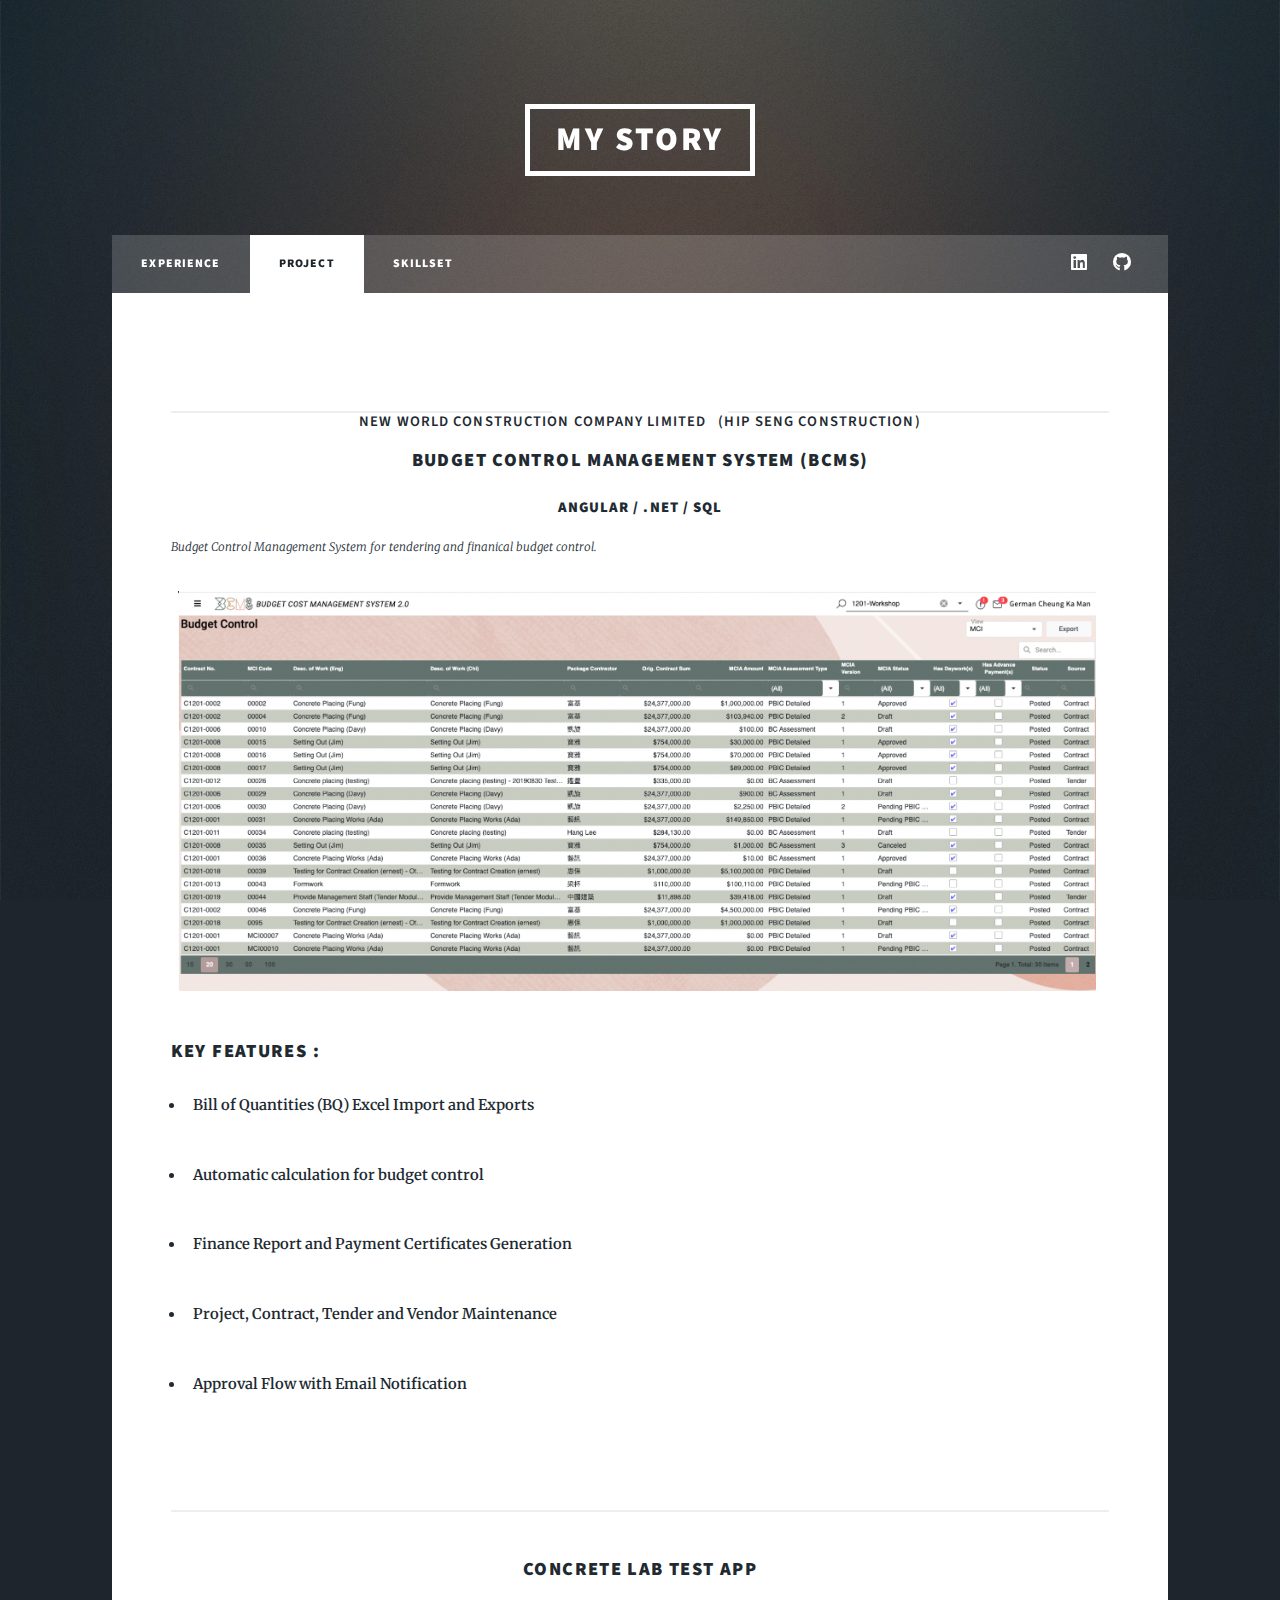
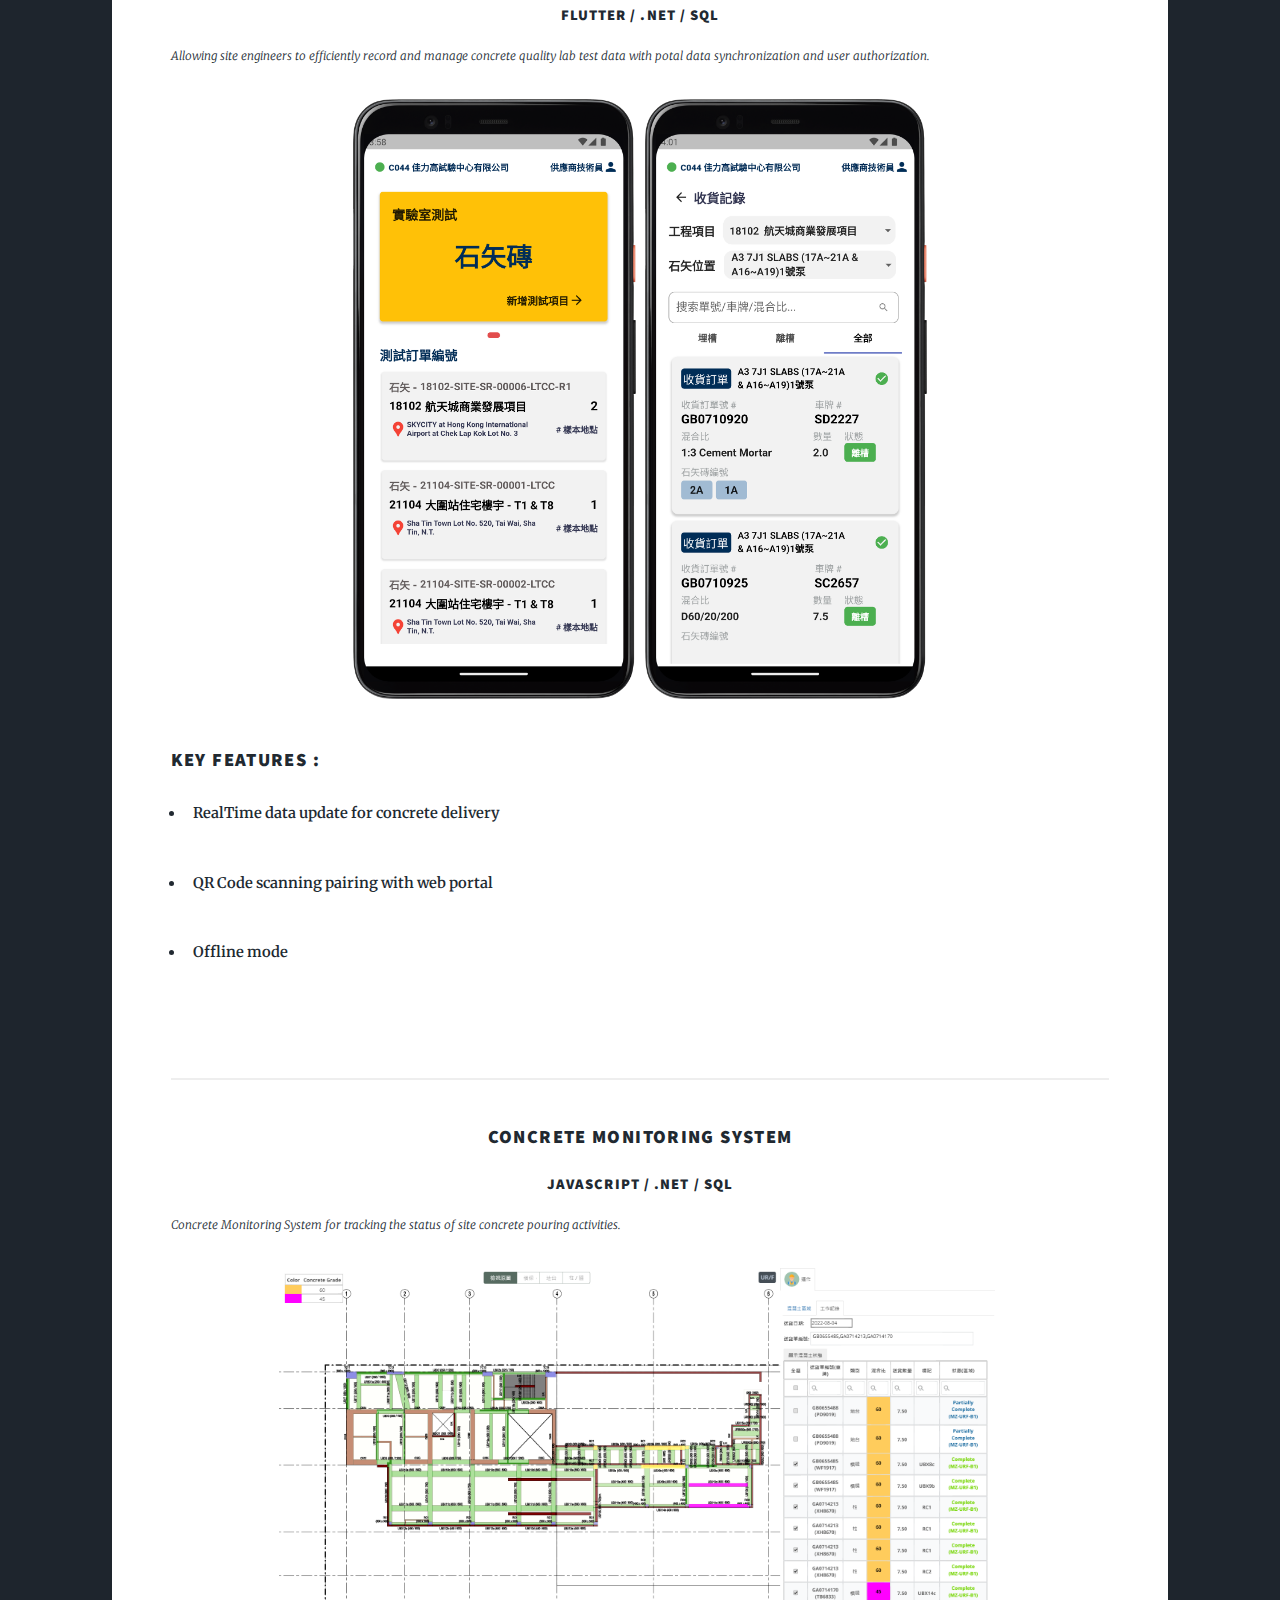
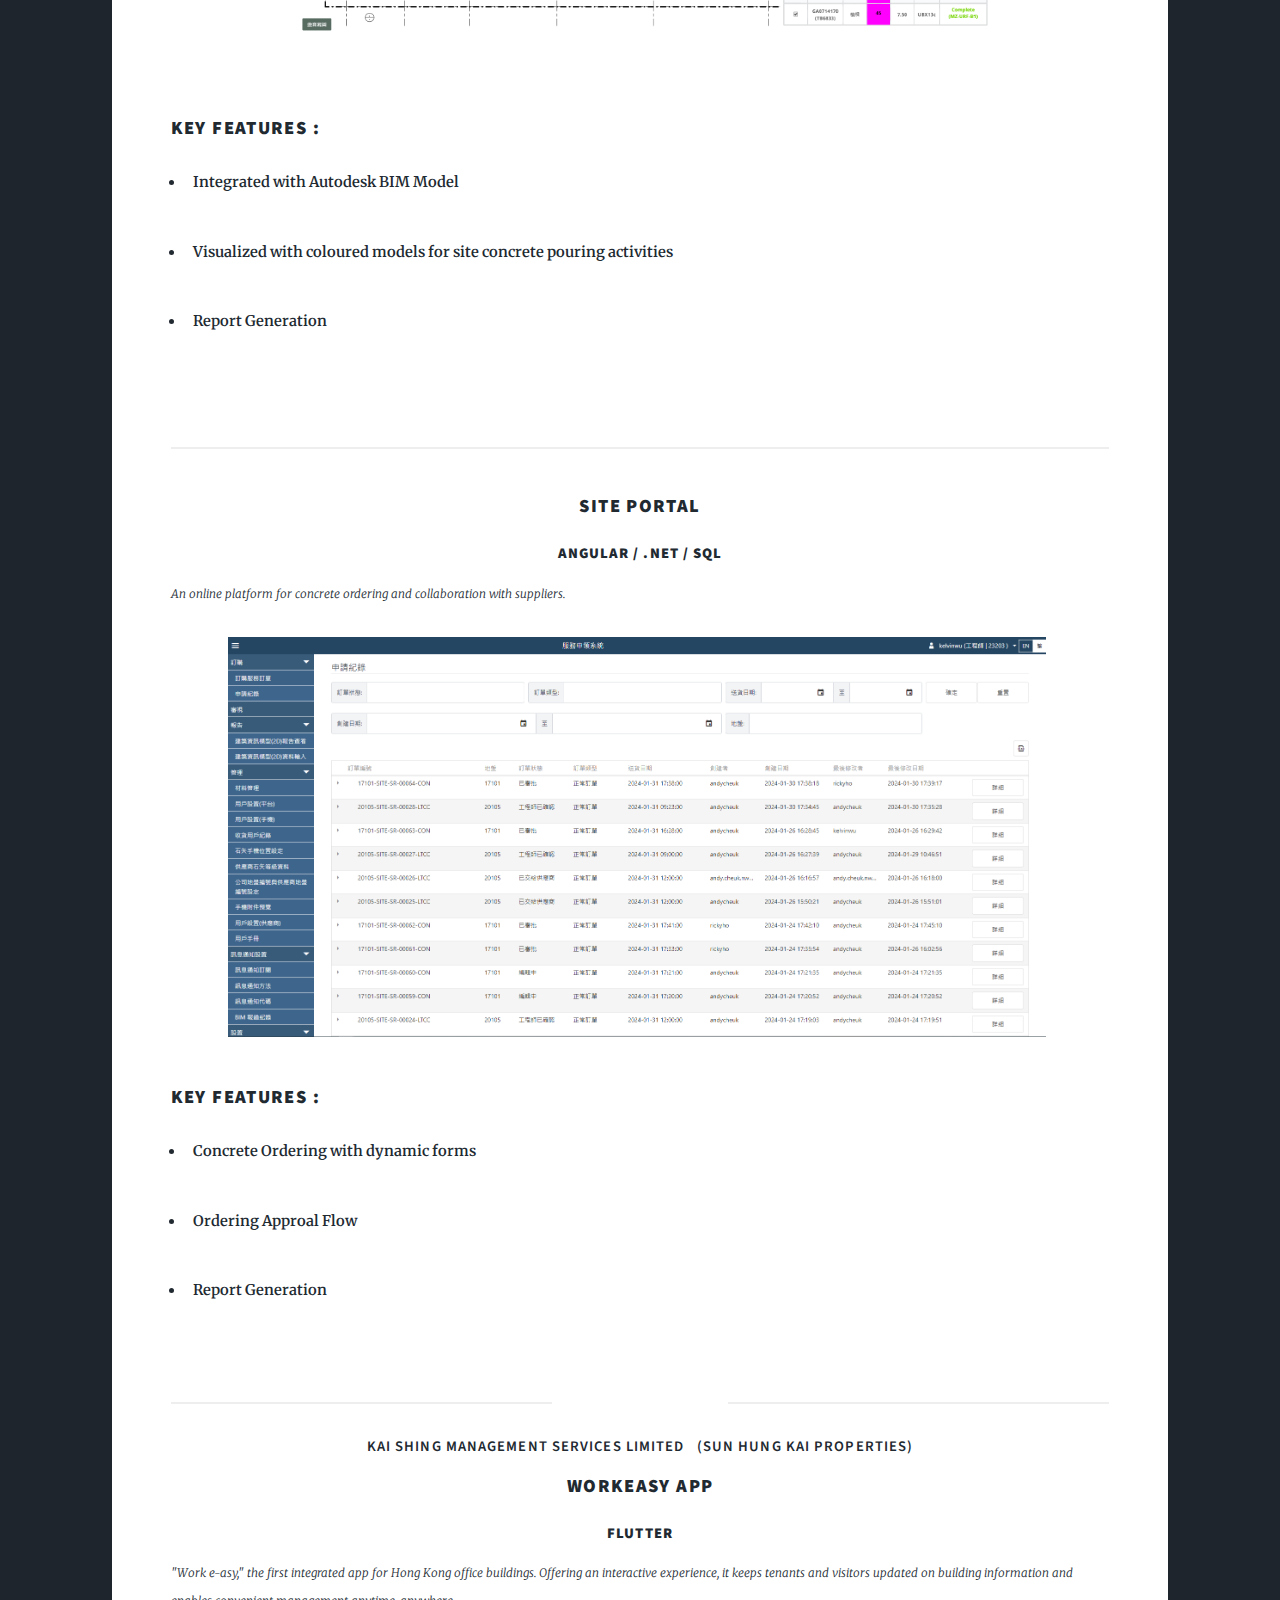
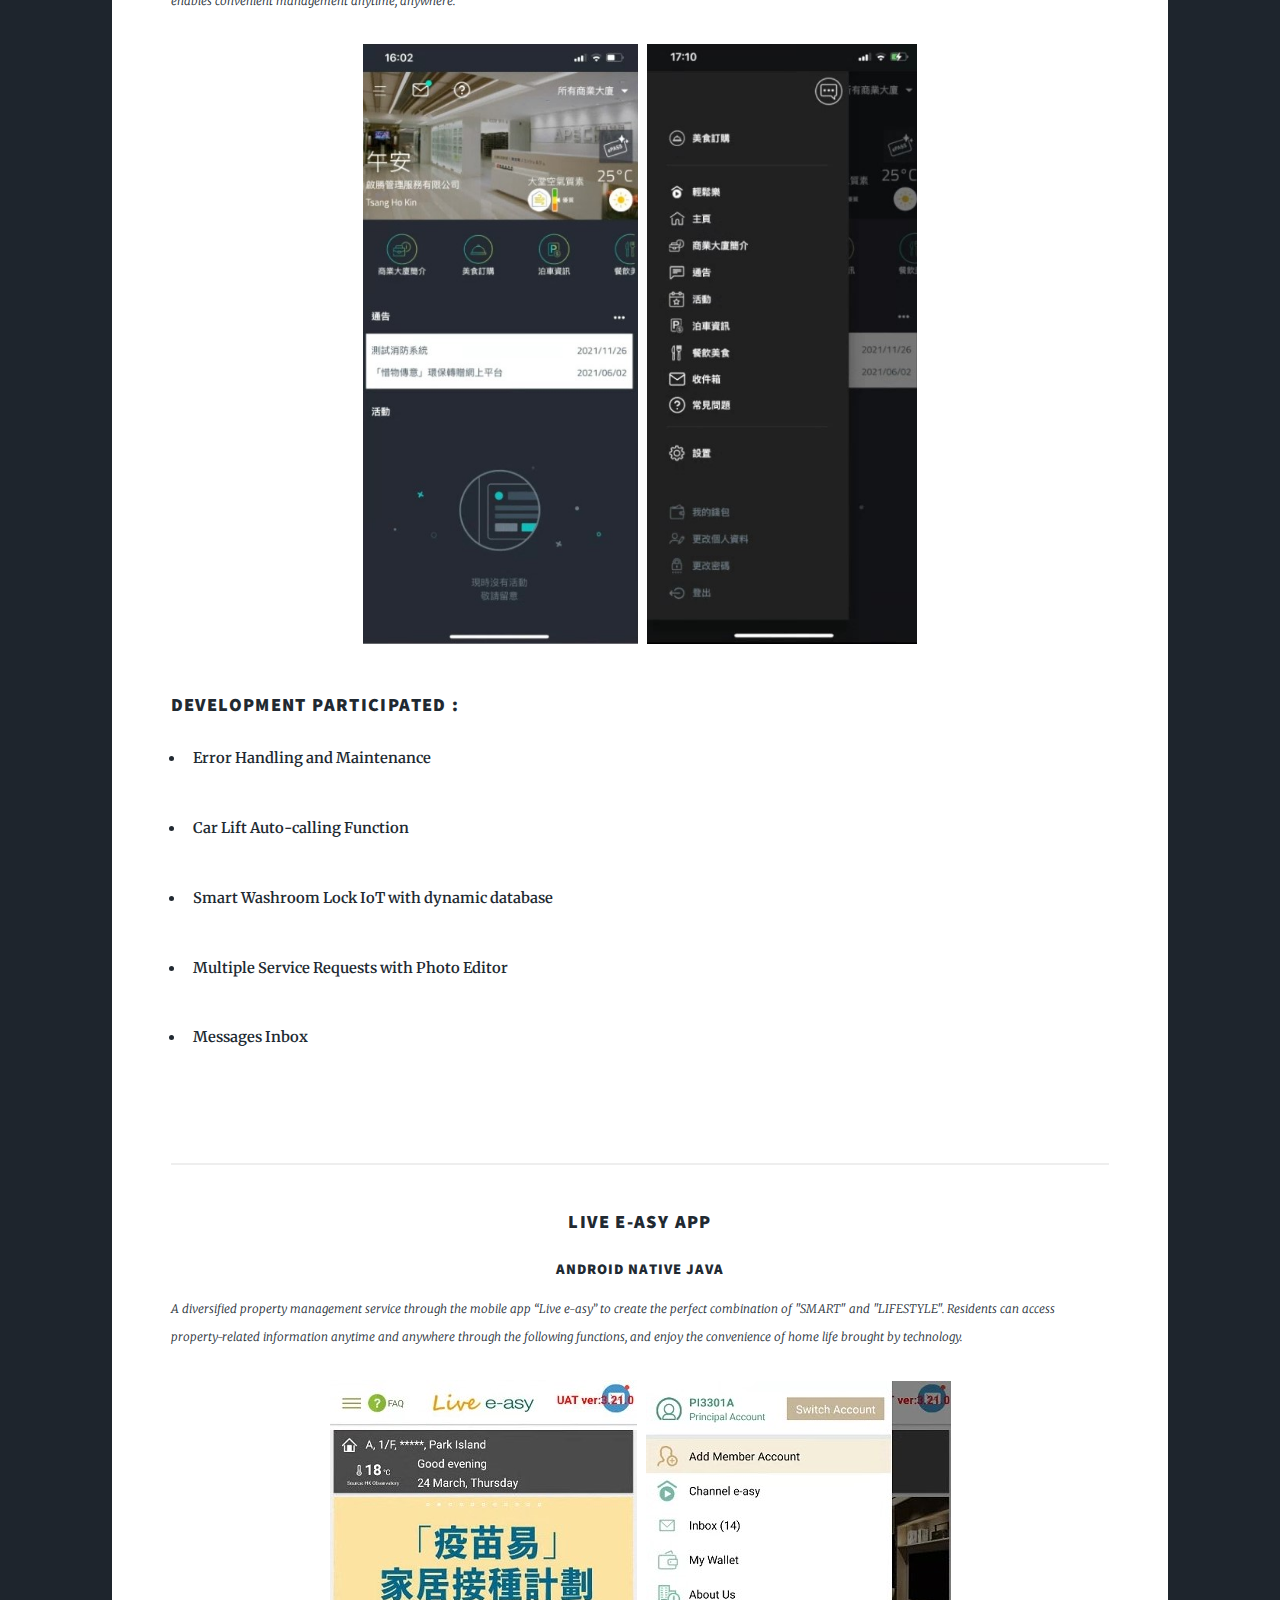
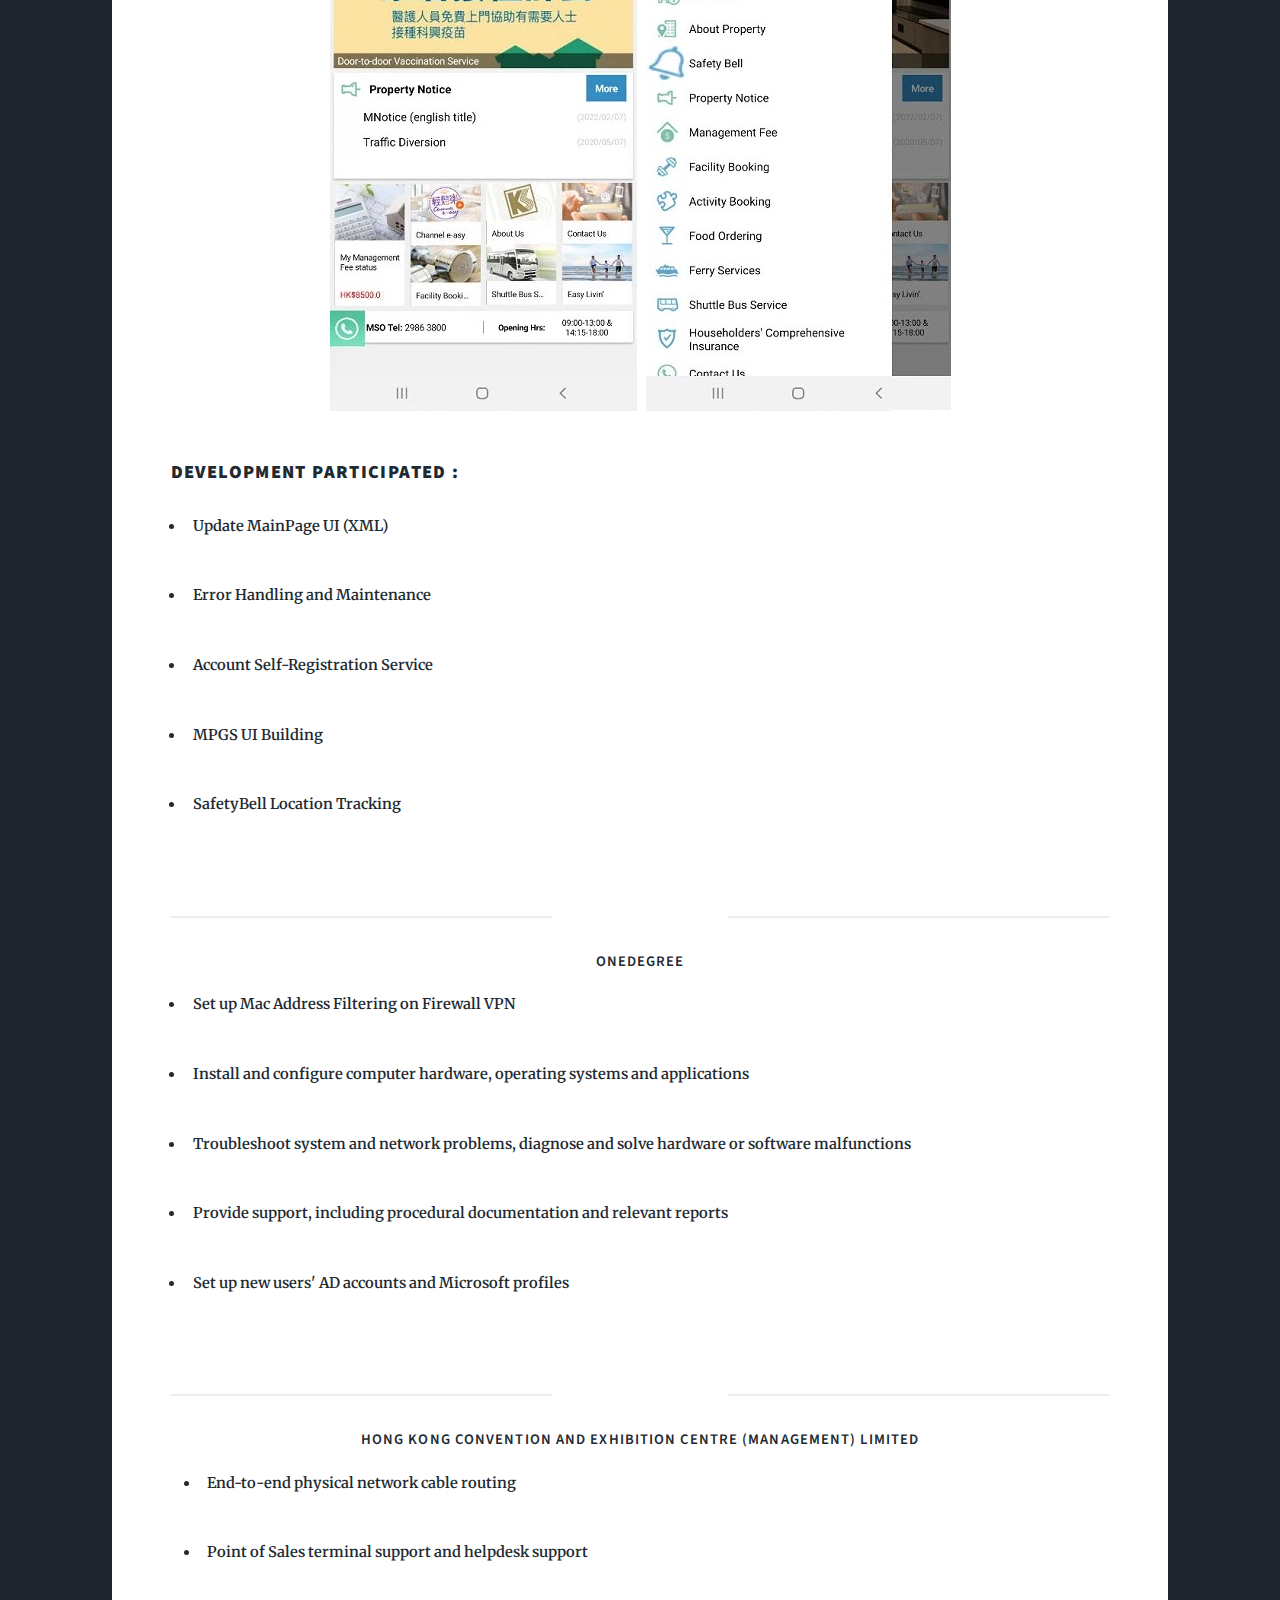
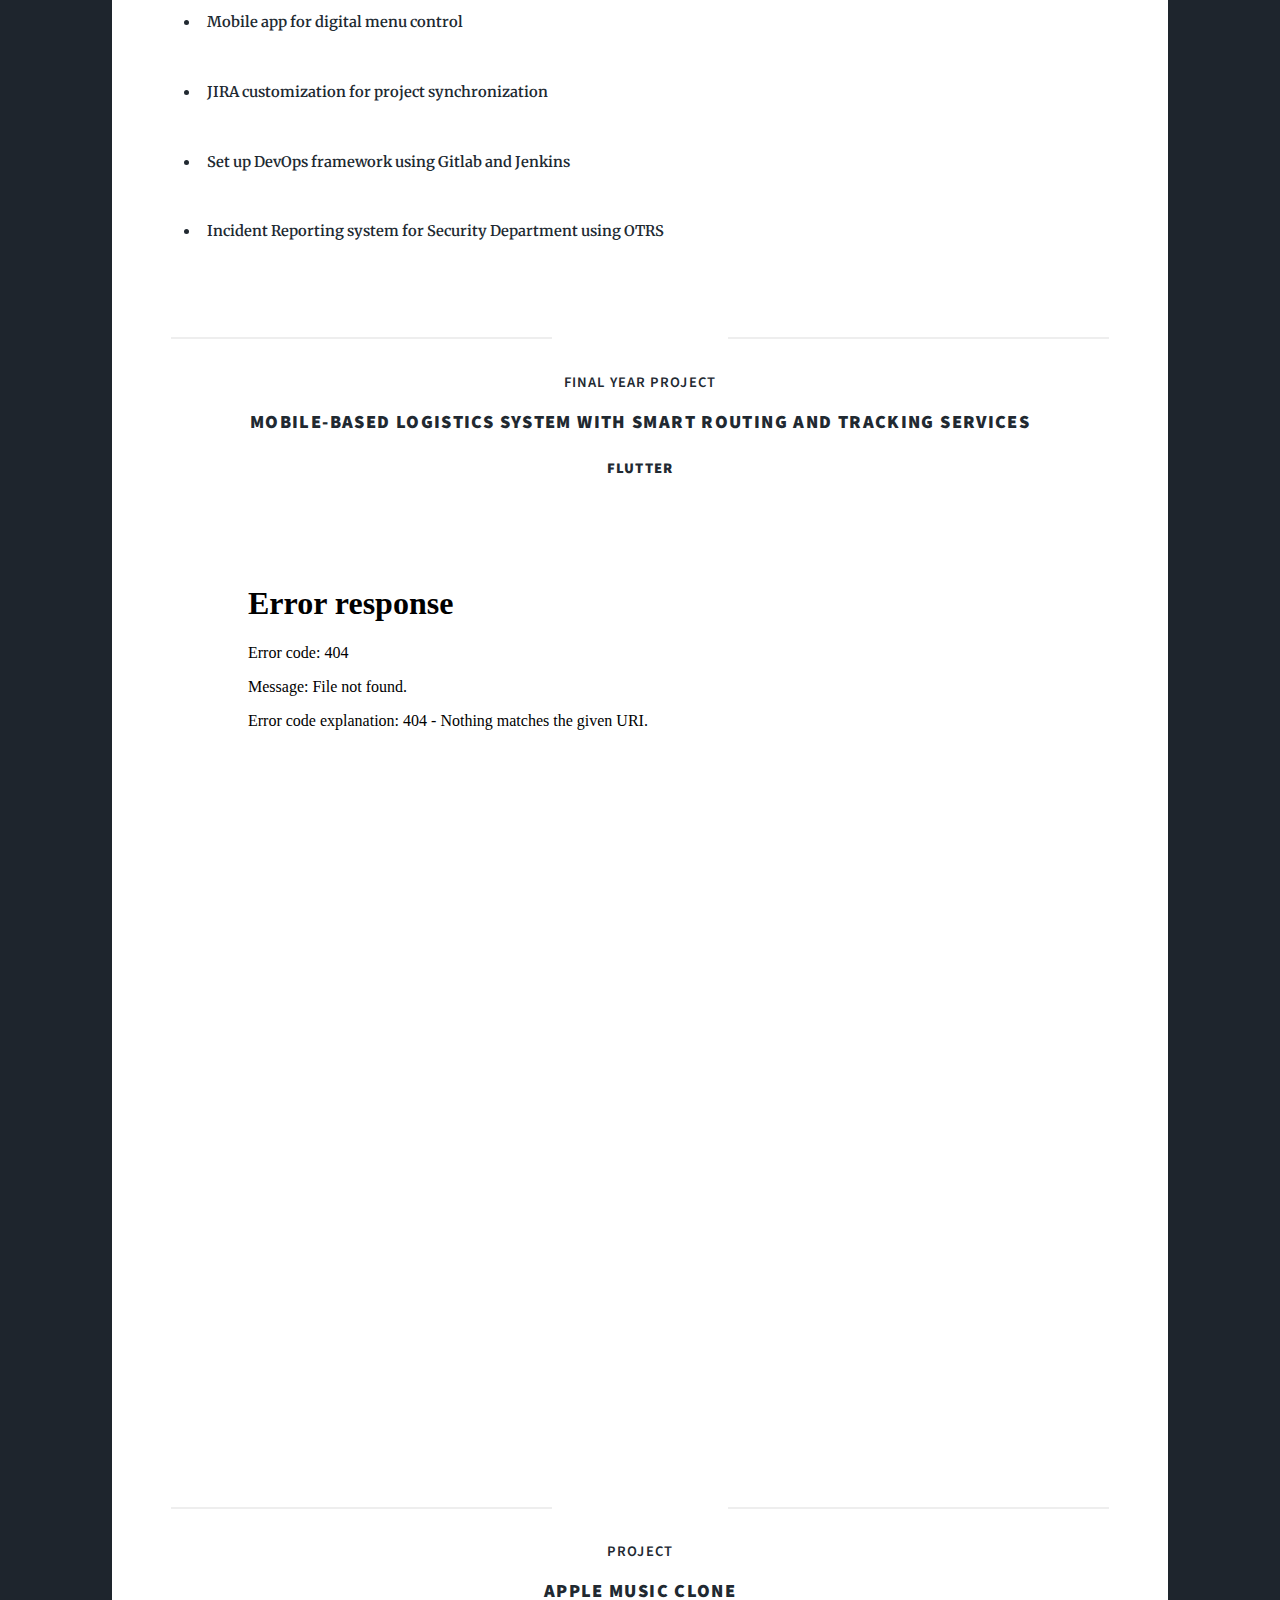
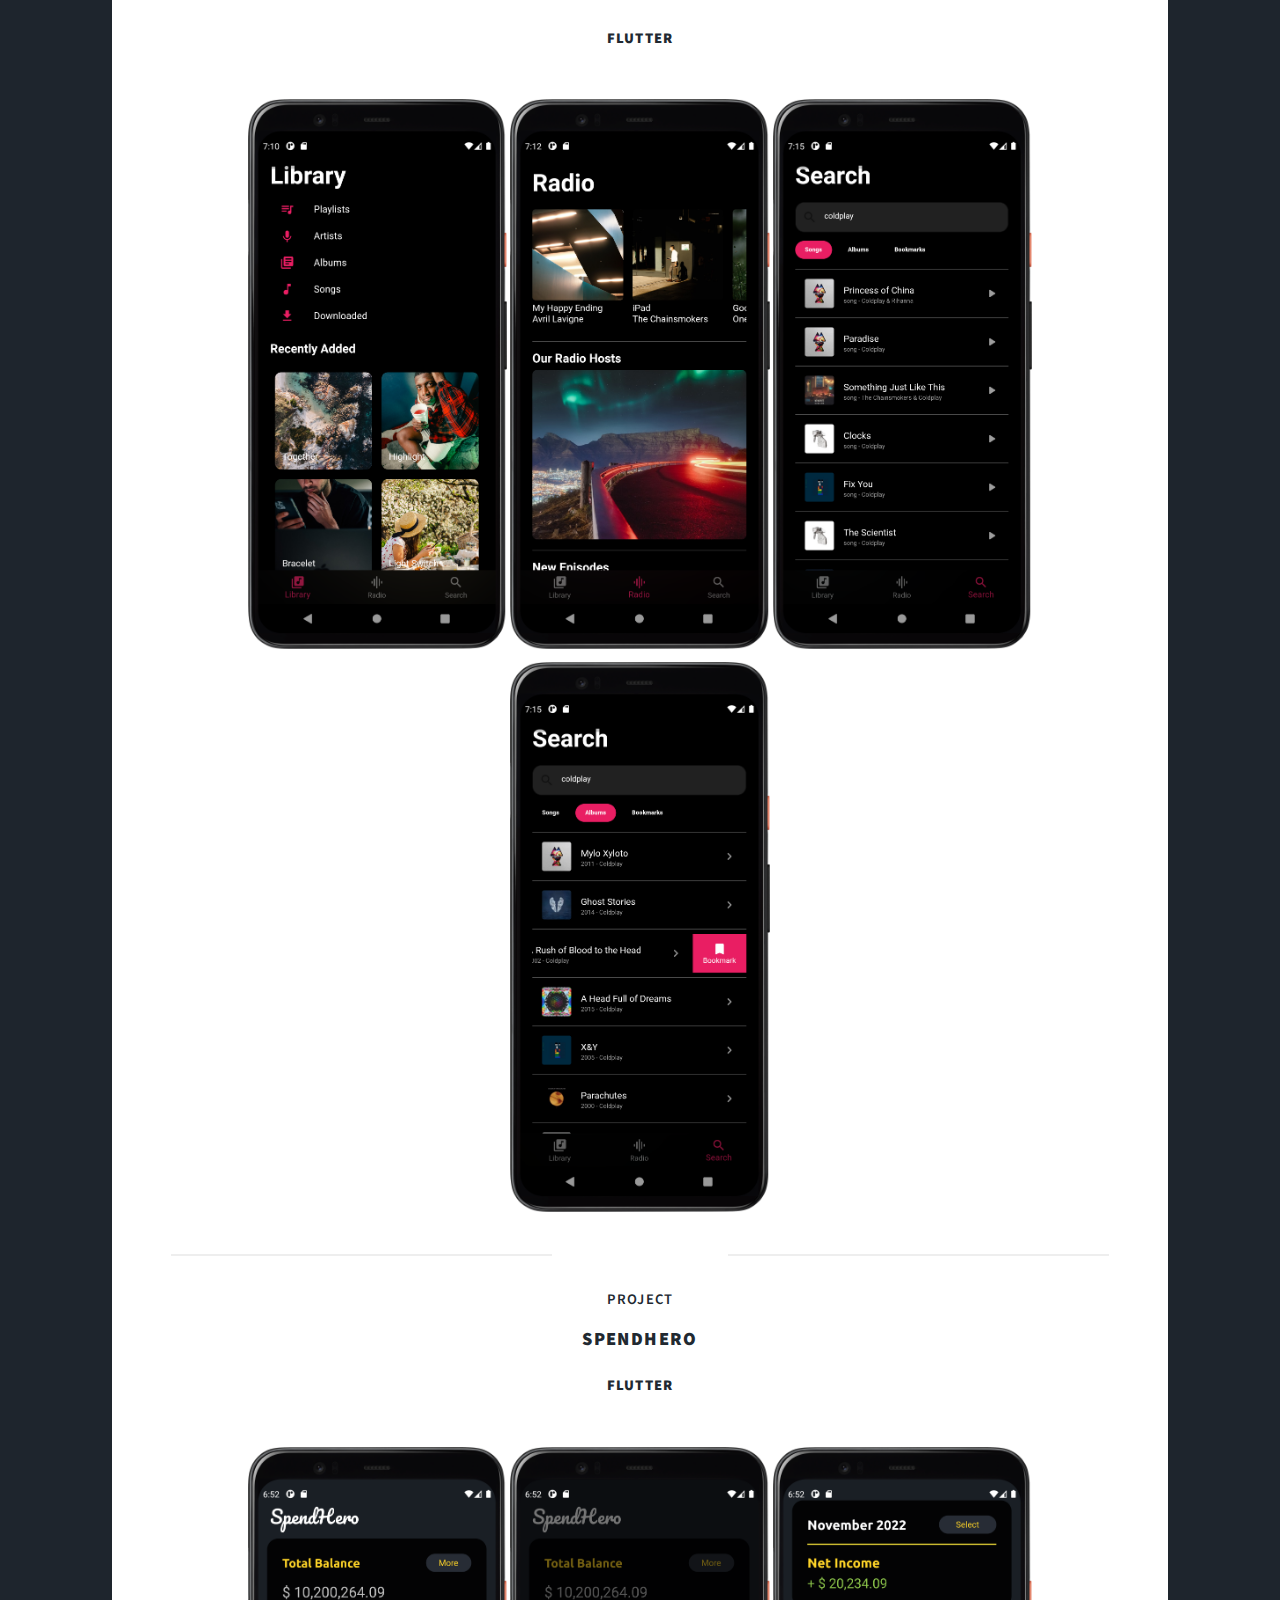
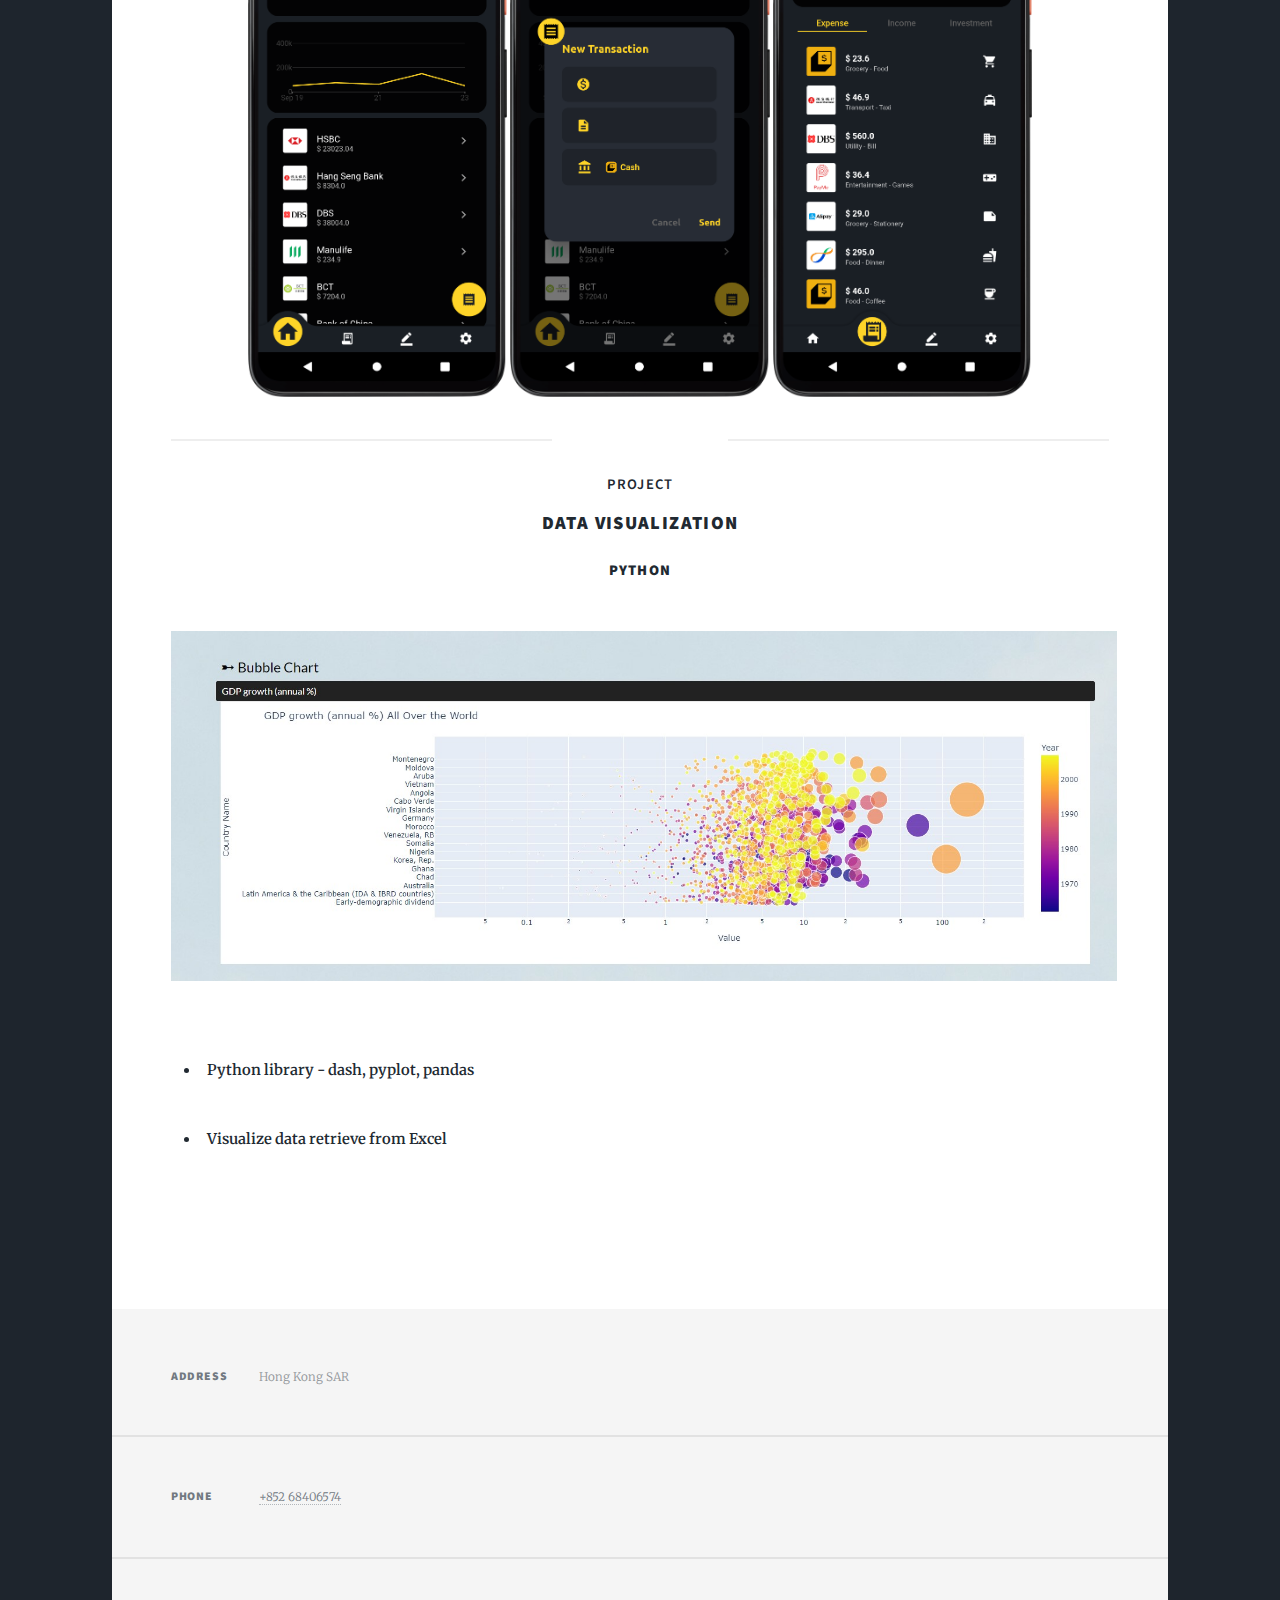
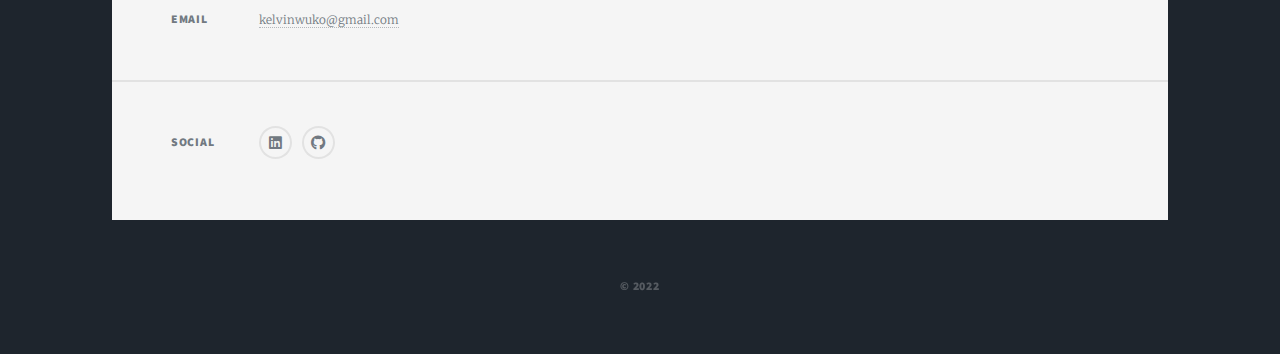
==== commit 6a78e50c: "resize image" ====
--- a/project.html
+++ b/project.html
@@ -52,7 +52,7 @@
 						control.
 
 					<div>
-						<img src="images/bcms__main.png" alt="" height="480" /> &nbsp;
+						<img src="images/bcms__main.png" alt="" height="400" /> &nbsp;
 						<!-- <img src="images/bcms__detail.png" alt="" height="500" /> -->
 					</div>
 					<br>
@@ -104,7 +104,7 @@
 					<p style="text-align:left;">Concrete Monitoring System for tracking the status of site concrete
 						pouring activities.
 
-					<div><img src="images/concrete_main.jpeg" alt="" height="480" /> &nbsp;
+					<div><img src="images/concrete_main.jpeg" alt="" height="400" /> &nbsp;
 					</div>
 					<br>
 					<h3 style="text-align:left;">Key Features : </h3>
@@ -128,7 +128,7 @@
 					<p style="text-align:left;">An online platform for concrete ordering and collaboration with
 						suppliers.
 
-					<div><img src="images/site_portal_main.png" alt="" height="480" /> &nbsp;
+					<div><img src="images/site_portal_main.png" alt="" height="400" /> &nbsp;
 					</div>
 					<br>
 					<h3 style="text-align:left;">Key Features : </h3>
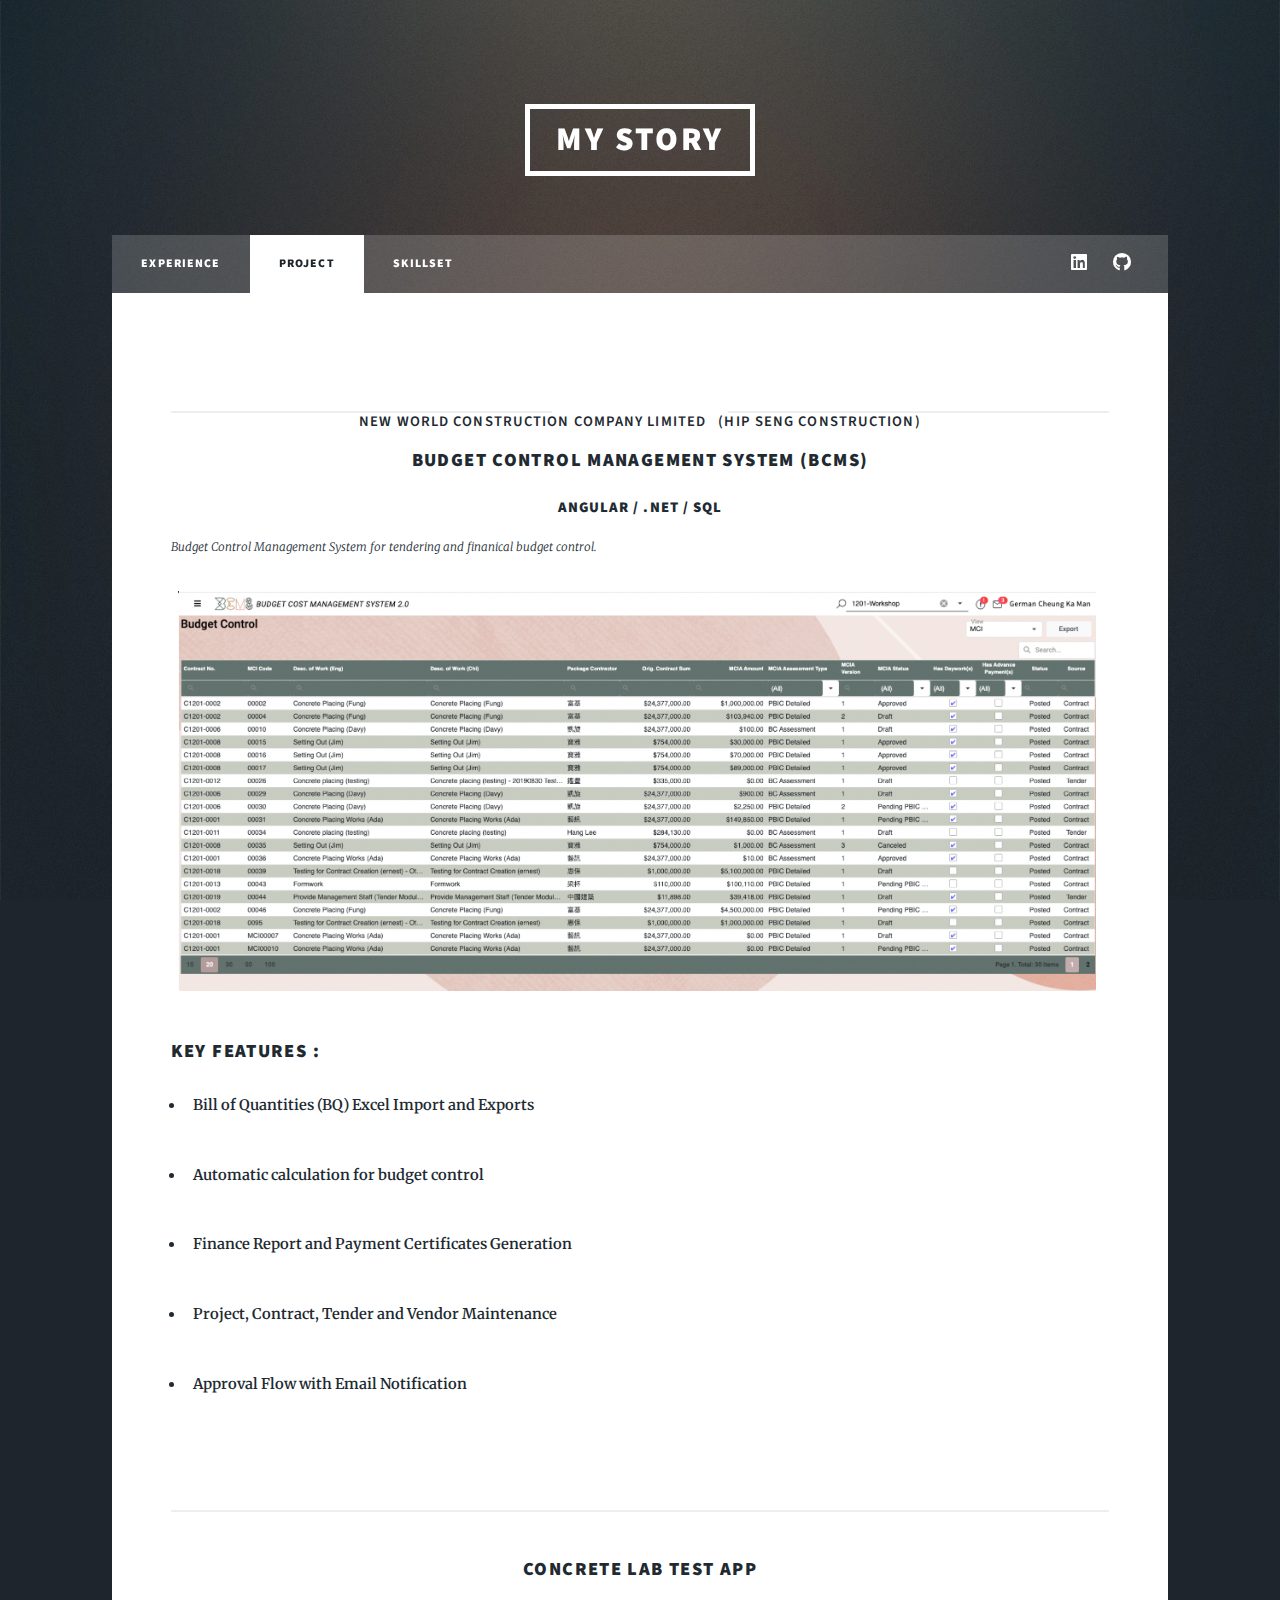
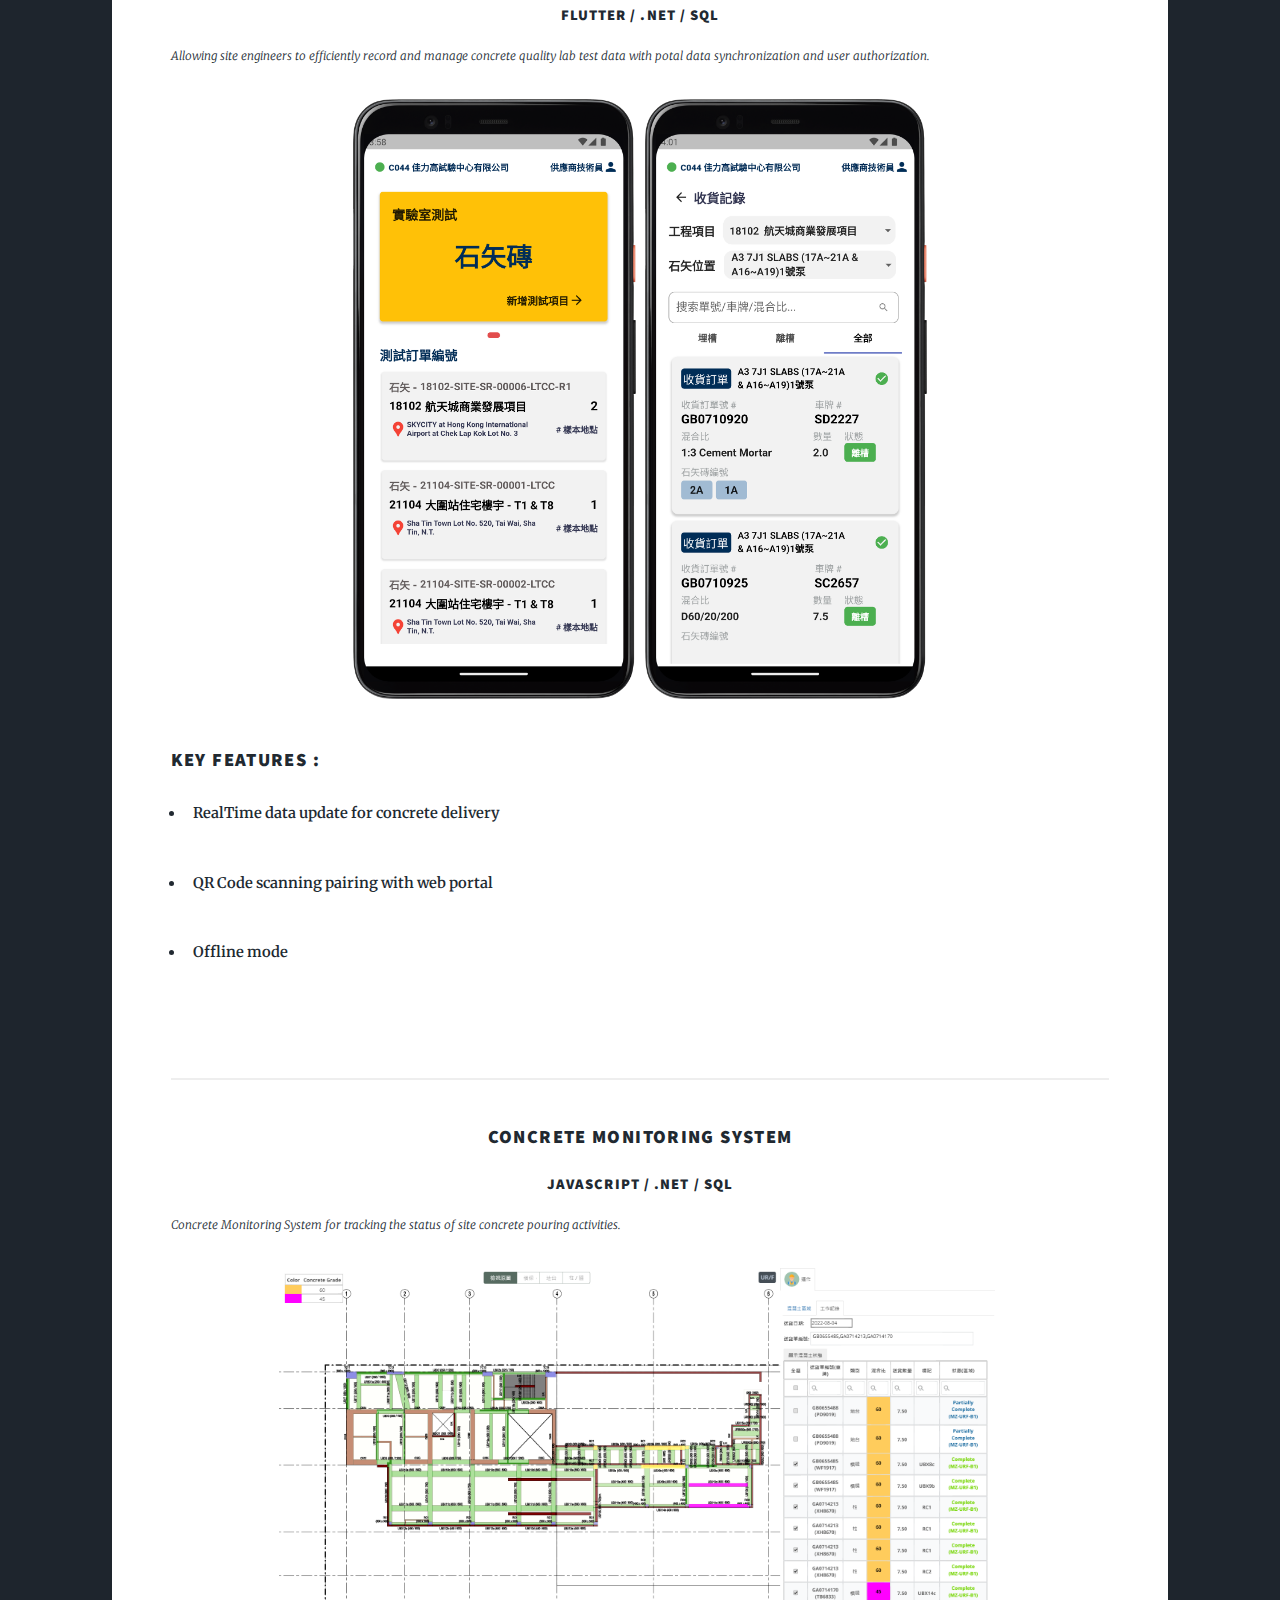
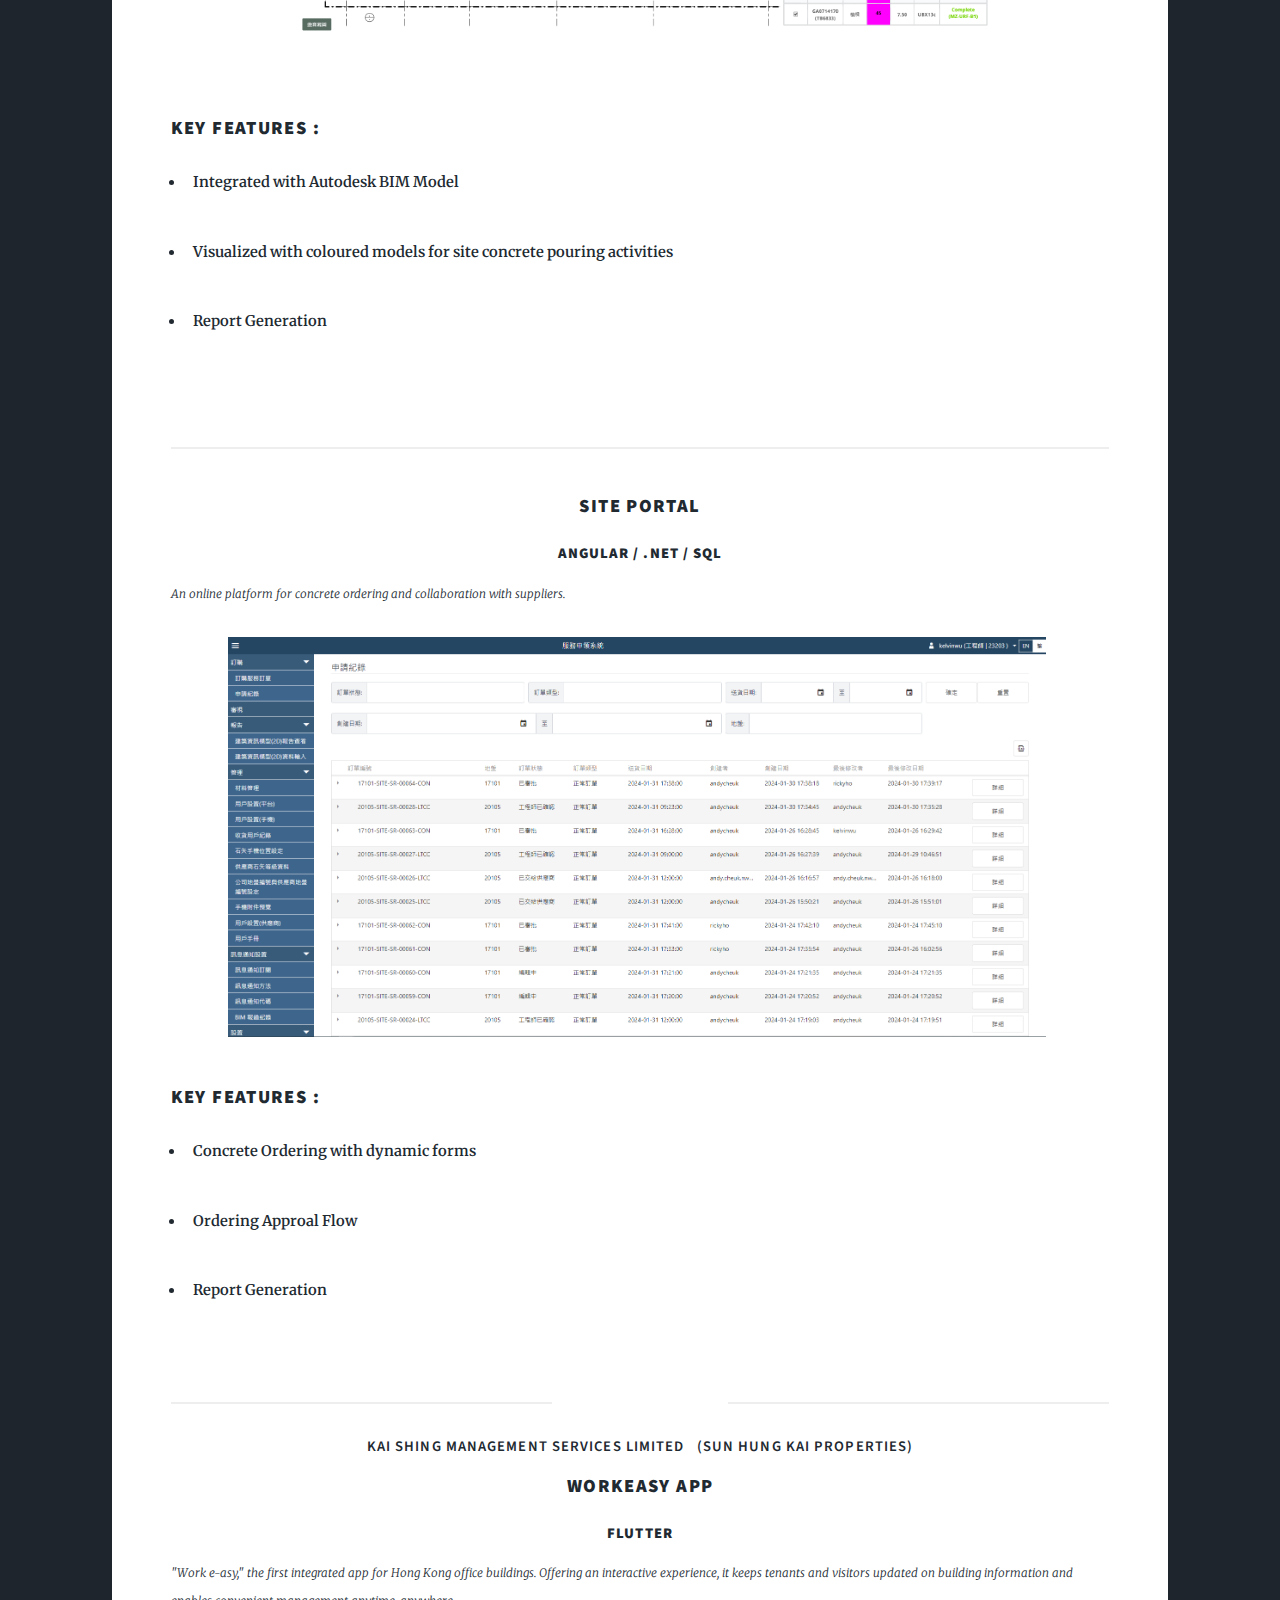
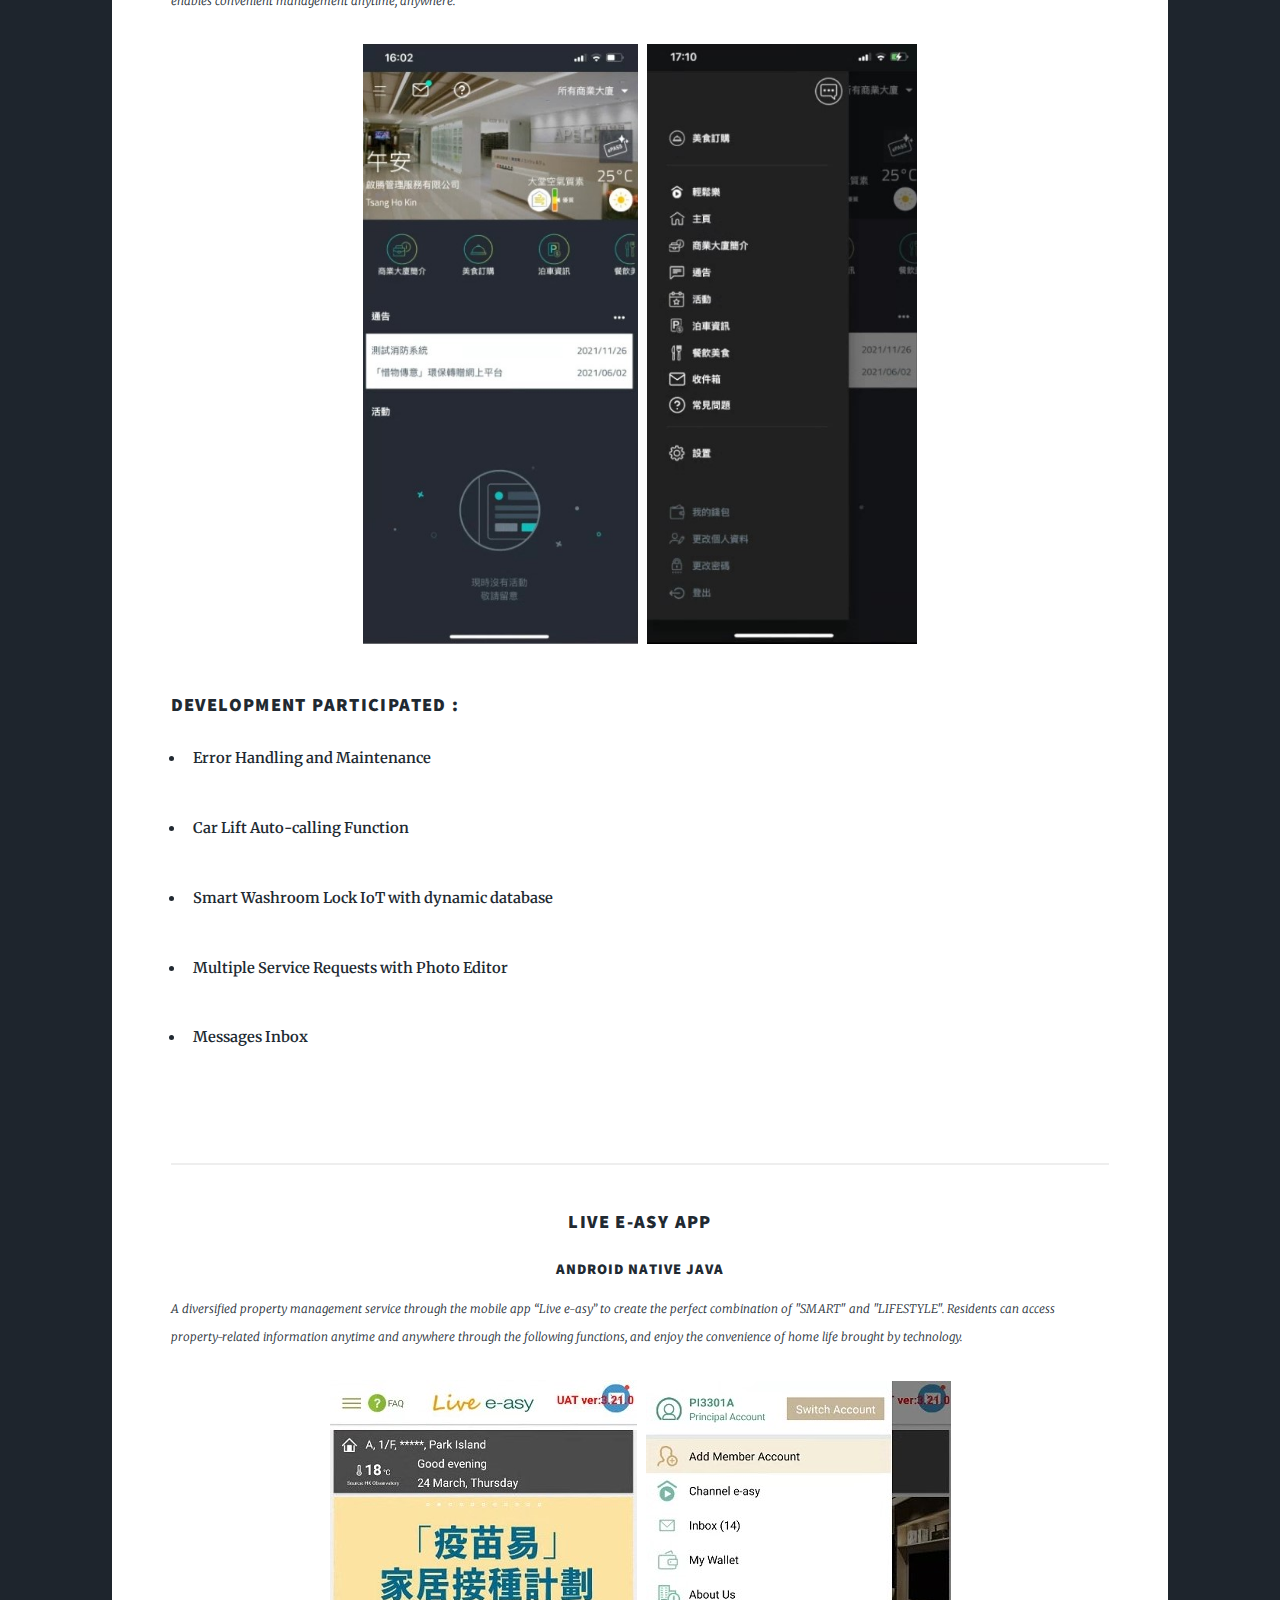
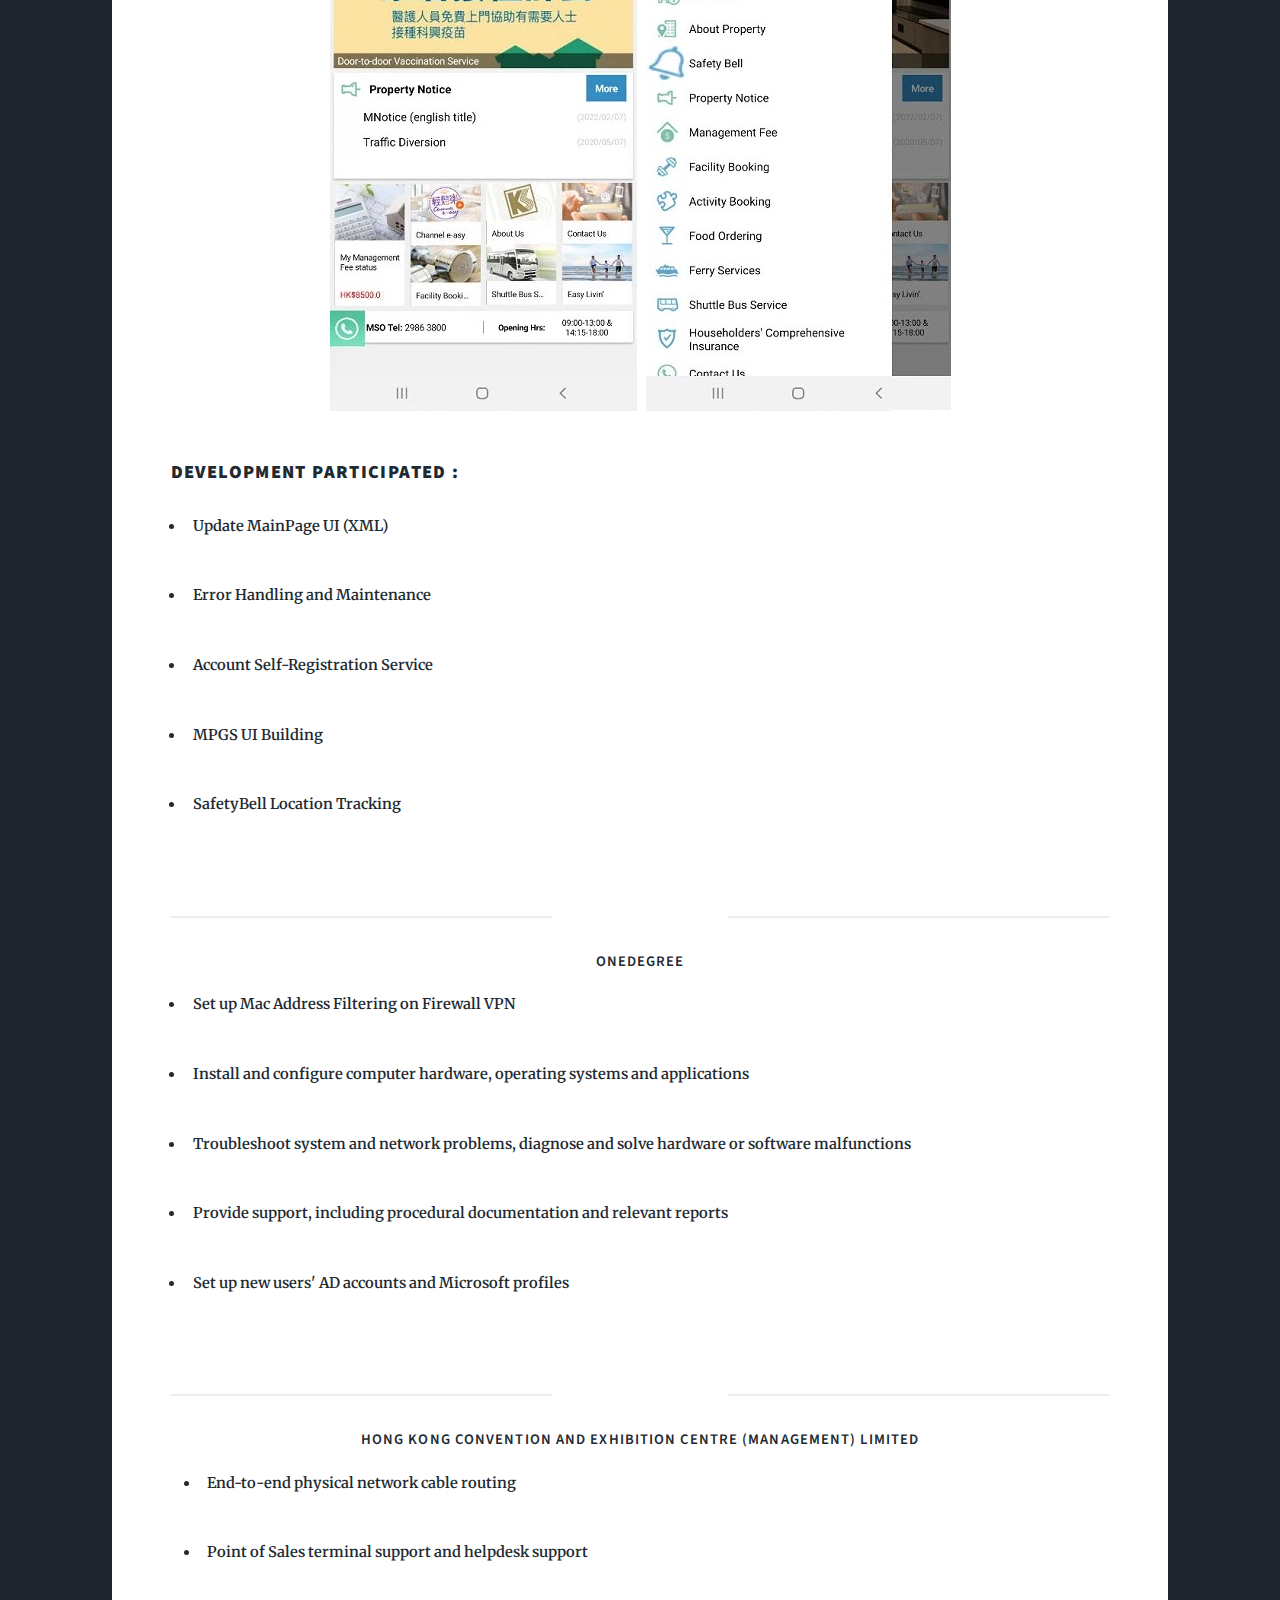
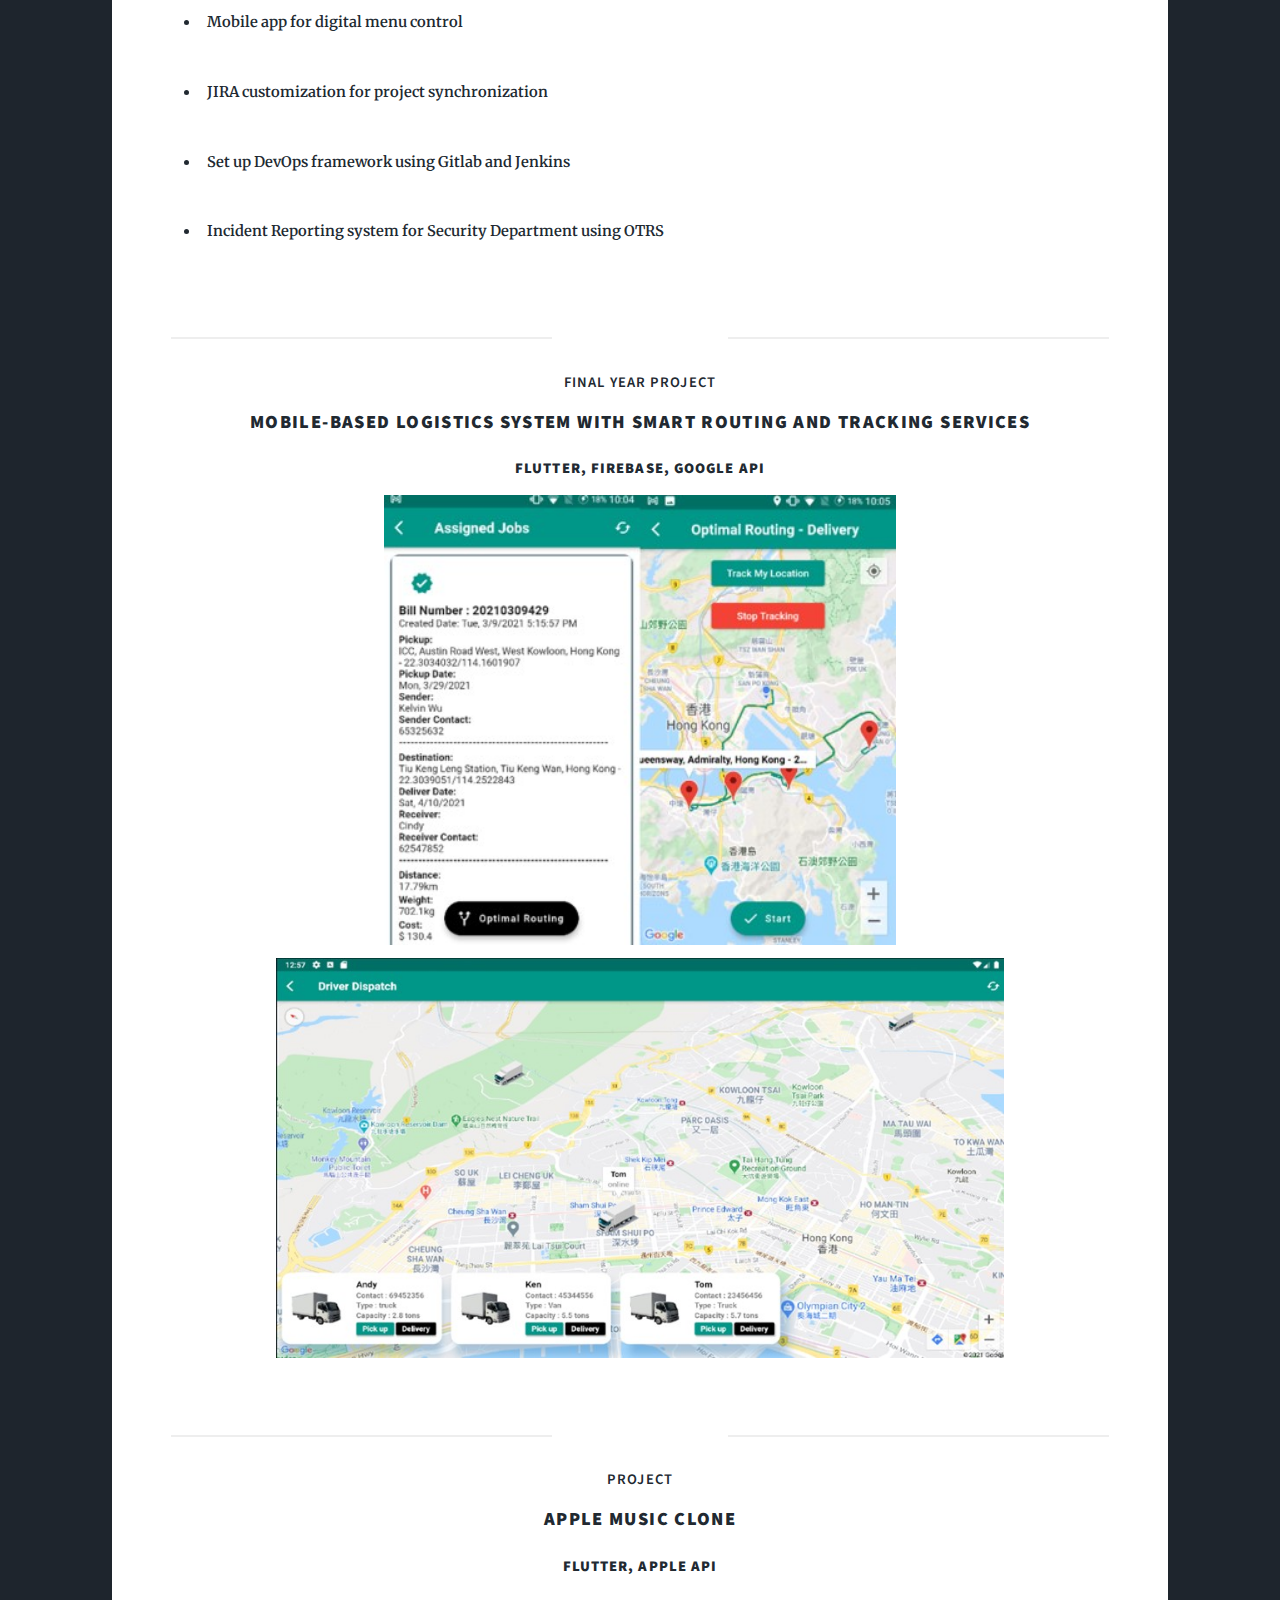
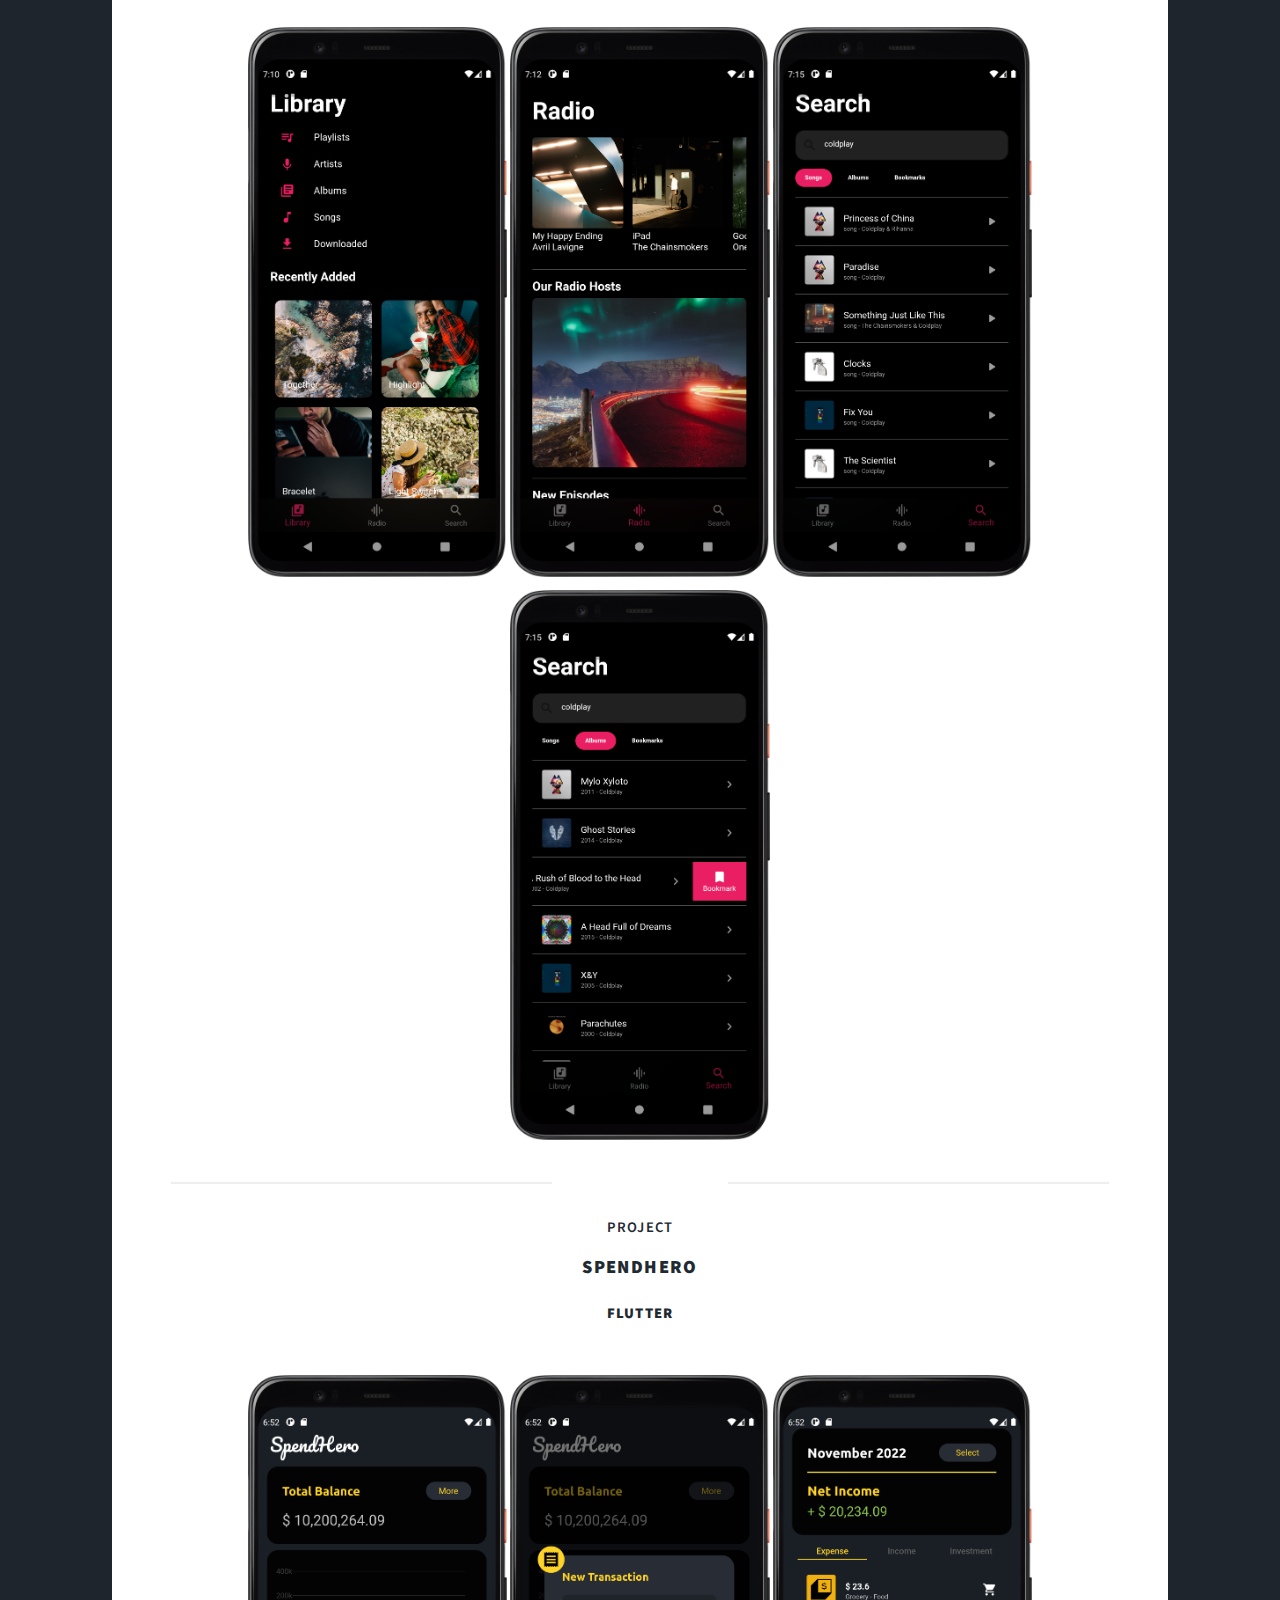
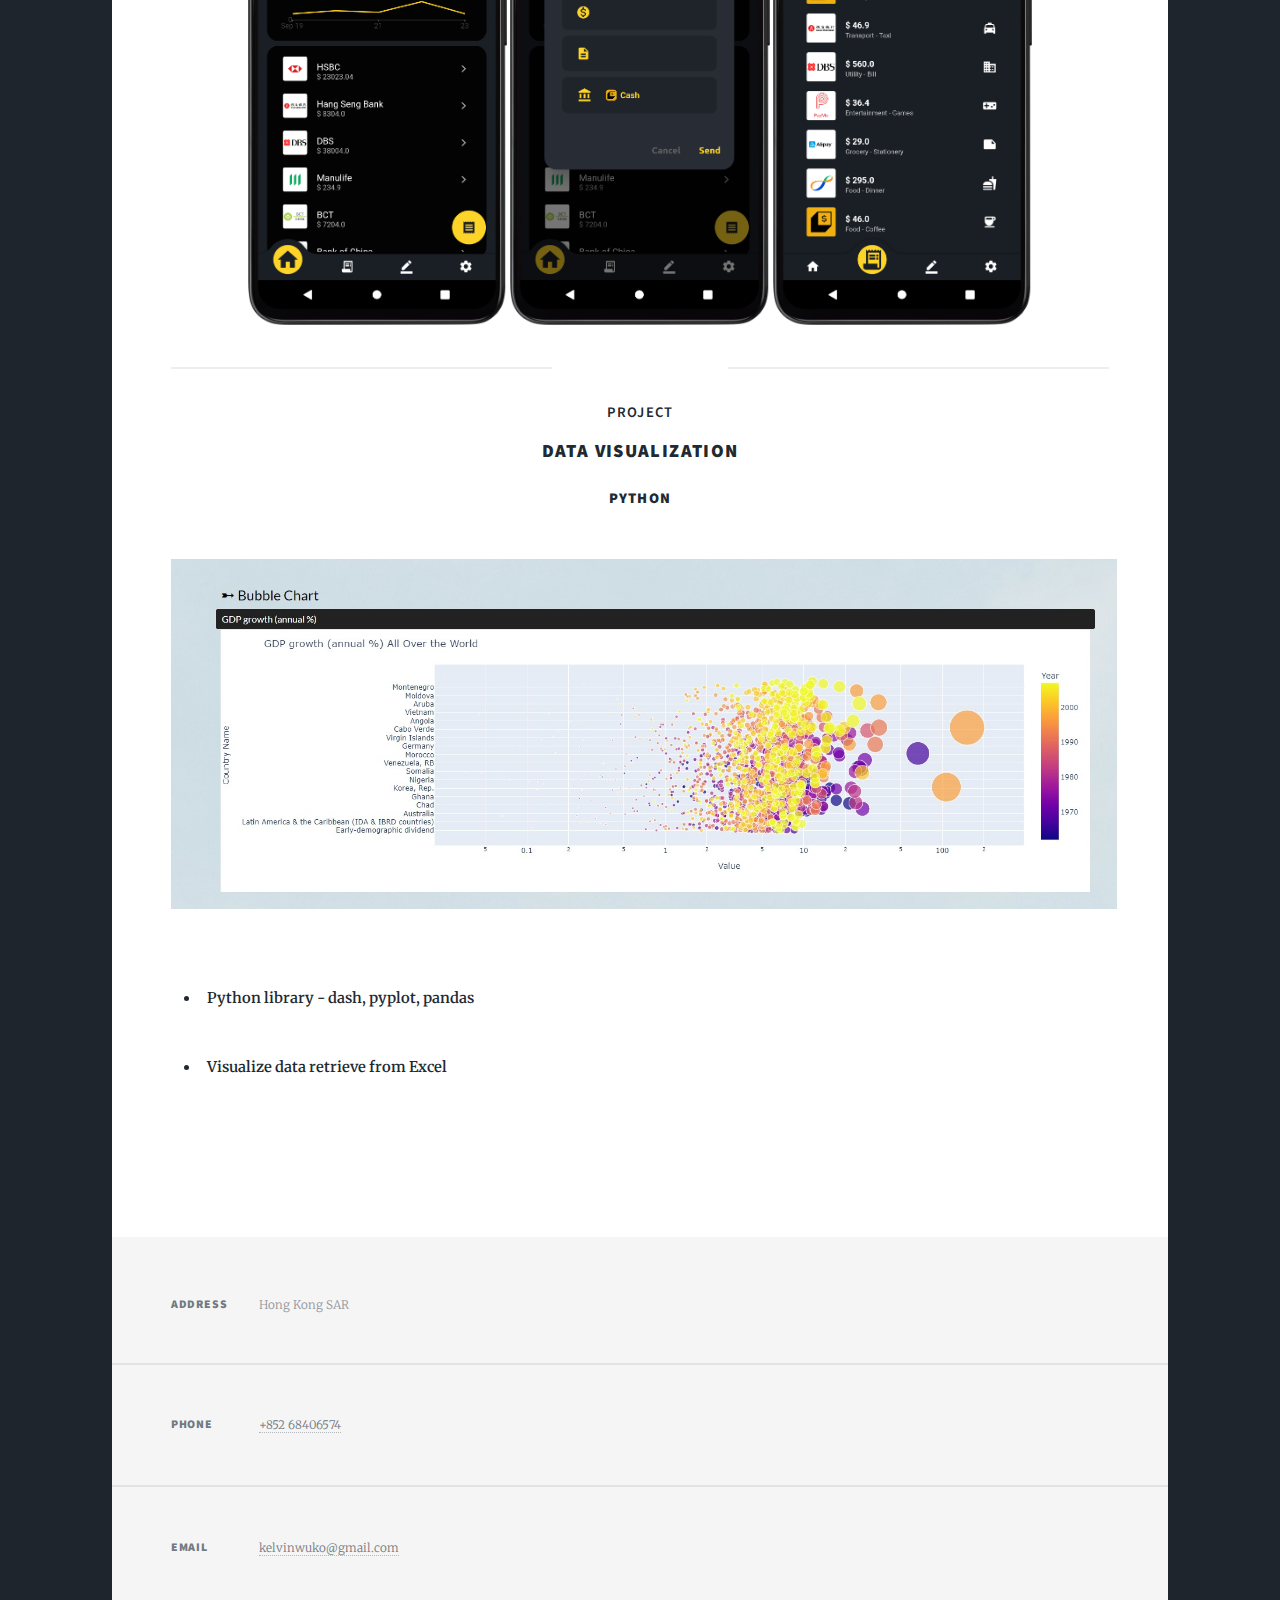
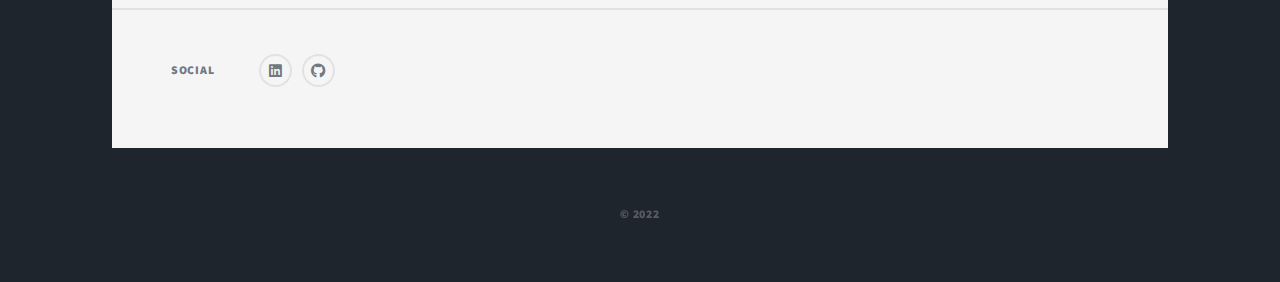
==== commit 01cdc95f: "change mls ui" ====
--- a/project.html
+++ b/project.html
@@ -272,18 +272,22 @@
 					<br>
 					<h4><strong>Final Year Project</strong></h4>
 					<h3>Mobile-based Logistics System with Smart Routing and Tracking Services</h3>
-					<h4>Flutter</h4>
+					<h4>Flutter, Firebase, Google API</h4>
 					<!-- <a href="https://www.youtube.com/watch?v=9j8QERupEmE" target="_blank">Demonstration Video</a> -->
-					<br>
+					<div>
+						<img src="images/mls_main.jpg" alt="" height="450" />
+						<br>
+						<img src="images/mls_sec.jpg" alt="" height="400" />
+					</div>
 					<br>
 					<!-- <div>
 						<iframe src="assets/pdf/Final Year Project_ppt.pdf#zoom=85&scrollbar=0&toolbar=0&navpanes=0"
 							width="850px" height="500px"></iframe>
 					</div> -->
-					<div>
+					<!-- <div>
 						<iframe src="assets/pdf/FYP_Final Report_55216397.pdf#zoom=80&scrollbar=0&toolbar=0&navpanes=0"
 							width="800px" height="900px"></iframe>
-					</div>
+					</div> -->
 				</header>
 
 				<header class="major">
@@ -291,7 +295,7 @@
 					<br>
 					<h4><strong>Project</strong></h4>
 					<h3>Apple Music Clone</h3>
-					<h4>Flutter</h4>
+					<h4>Flutter, Apple API</h4>
 					<br>
 					<div><img src="images/applemusic_library.png" alt="" height="550" />
 						<img src="images/applemusic_radio.png" alt="" height="550" />
